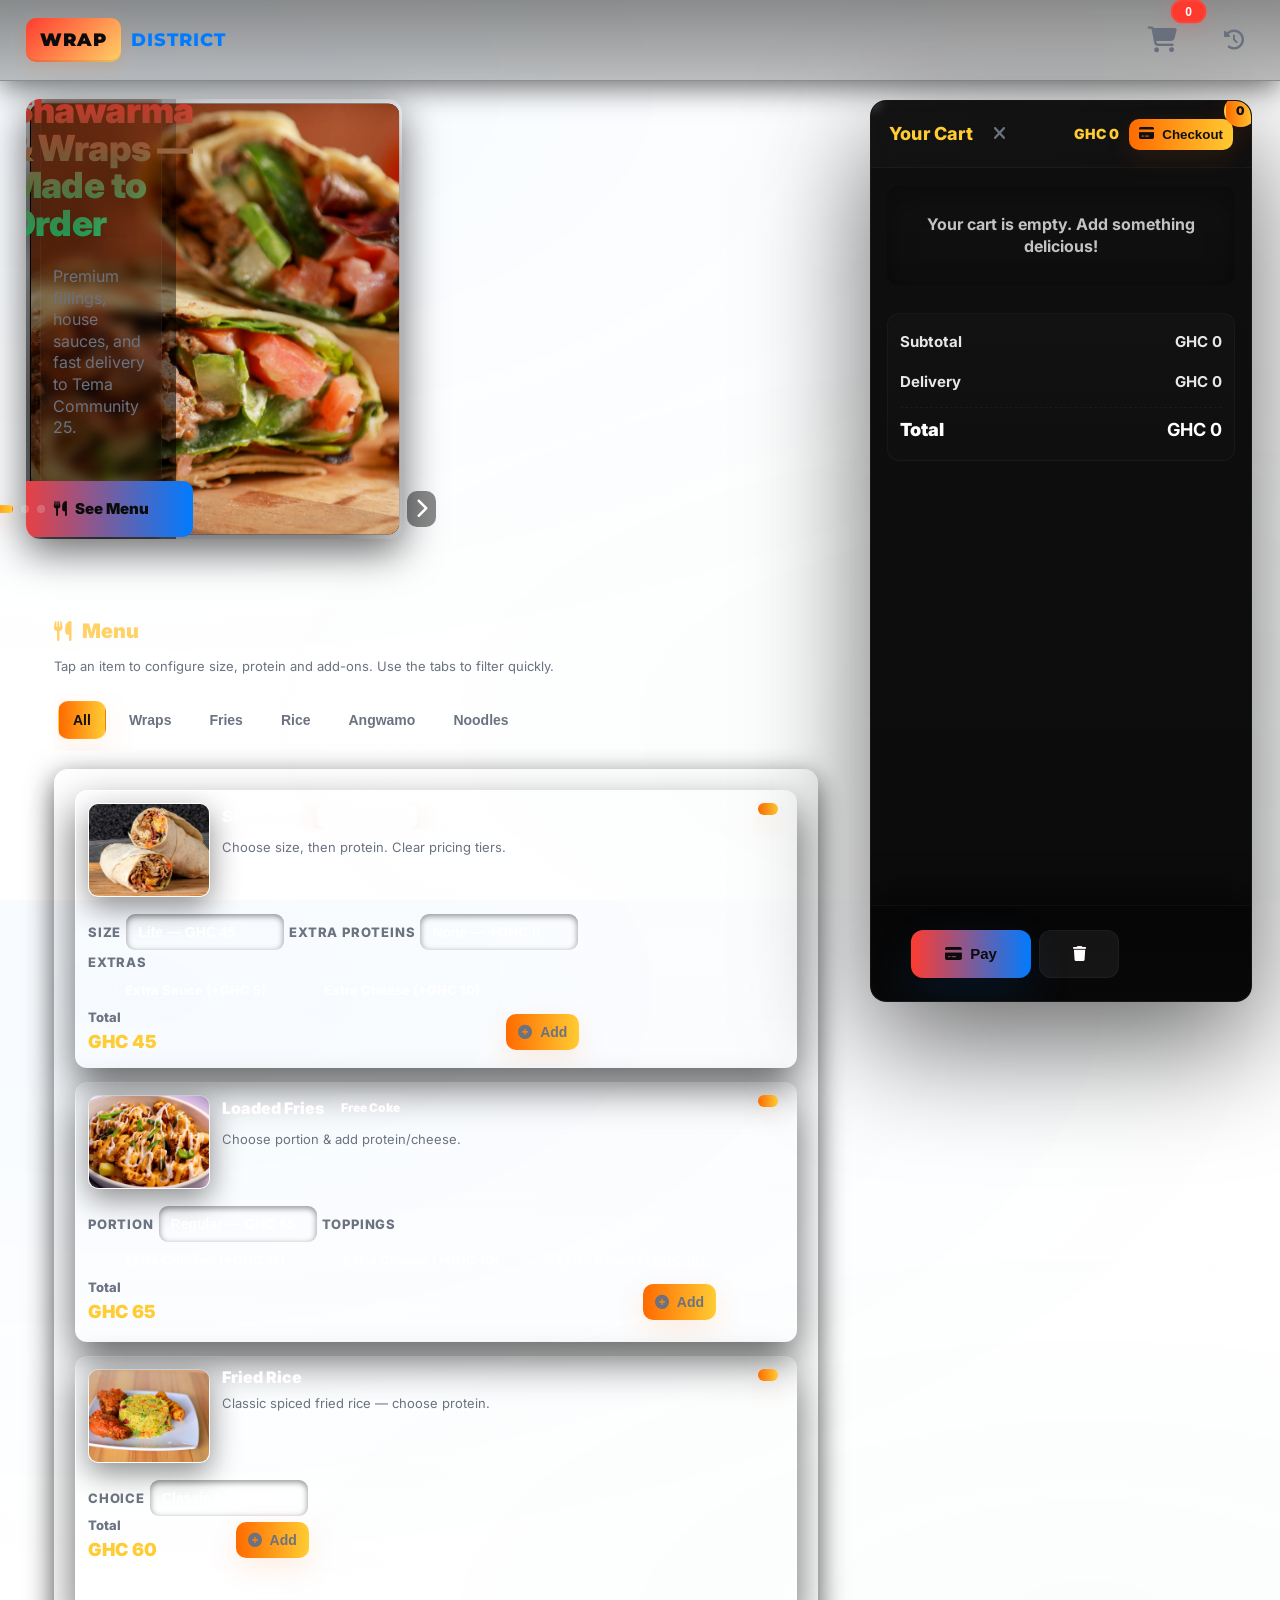
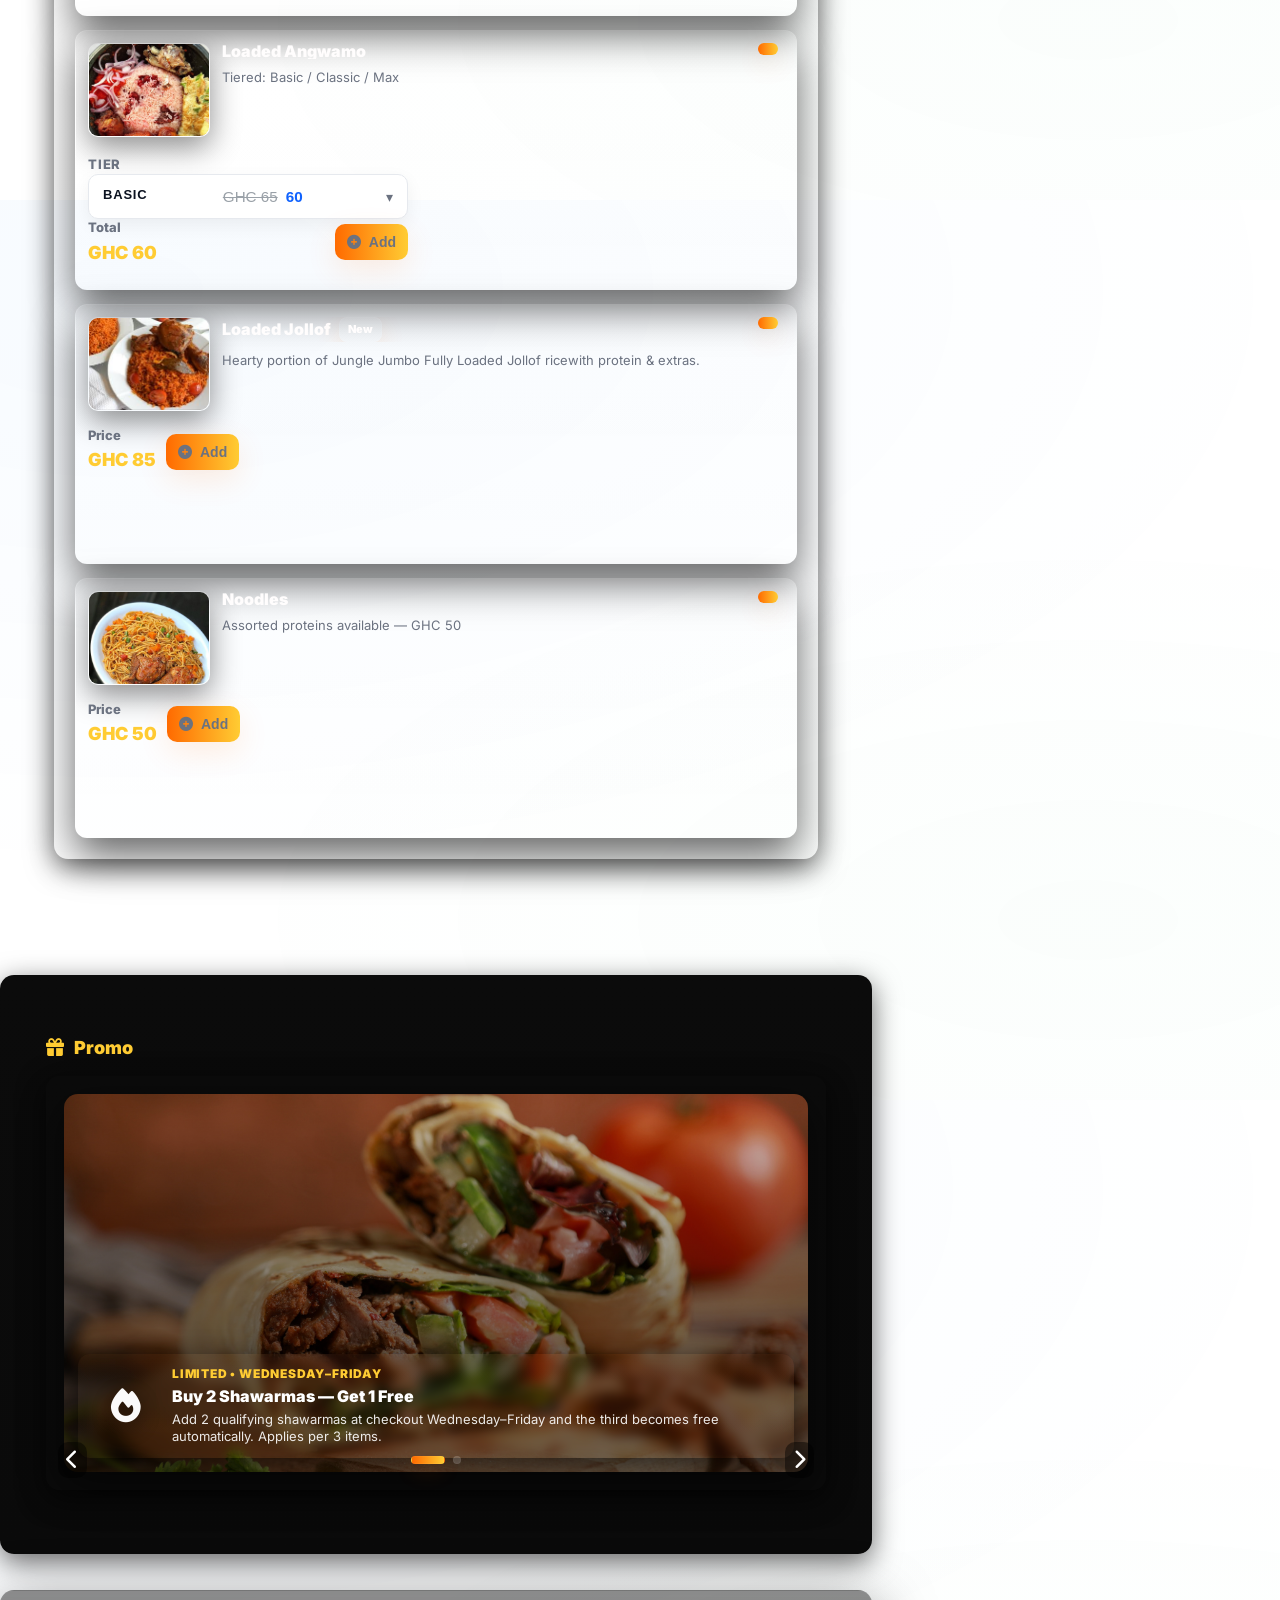
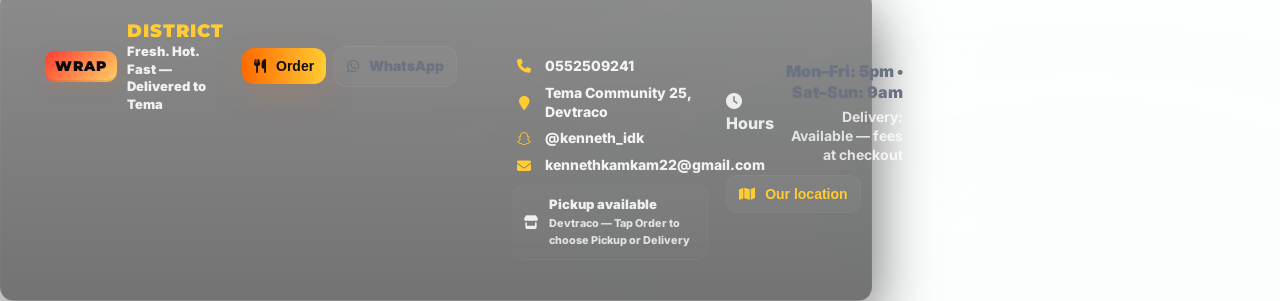
==== index.html @ 3d52690d "Update print statement from 'Hello' to 'Goodbye'" ====
<!doctype html>
<html lang="en">
<head>
  <meta charset="utf-8" />
  <meta name="viewport" content="width=device-width,initial-scale=1" />
  <title>Wrap District — Mobile</title>

  <!-- Fonts & Icons -->
  <link href="https://fonts.googleapis.com/css2?family=Inter:wght@300;400;600;800&display=swap" rel="stylesheet">
  <link rel="stylesheet" href="https://cdnjs.cloudflare.com/ajax/libs/font-awesome/6.4.0/css/all.min.css">
    <link href="https://fonts.googleapis.com/css2?family=Montserrat:wght@300;400;600;700&display=swap" rel="stylesheet"/>
<script src="https://kit.fontawesome.com/a076d05399.js" crossorigin="anonymous"></script>
  <link rel="stylesheet"
        href="https://cdnjs.cloudflare.com/ajax/libs/font-awesome/6.4.0/css/all.min.css"/>
  <script src='https://kit.fontawesome.com/a076d05399.js' crossorigin='anonymous'></script>
<style>
/* ----------------------------
  APPETIZING COLOR THEME — Food-focused
  Replace the original :root and body background rules with this block.
  ---------------------------- */
:root{
  /* Primary palette — warm & appetizing */
  --accent-1: #FF6A00;        /* vibrant orange - primary CTA */
  --accent-2: #FFD166;        /* warm golden yellow - highlight */
  --accent-3: #78C267;        /* fresh green - freshness / success */
  --accent-4: #D96A2B;        /* secondary orange (for subtle contrast) */

  /* Neutral / text */
  --bg-start: #0b0b0b;        /* deep charcoal for dramatic food photography */
  --bg-end:   #20140d;        /* warm deep brown tint */
  --muted:    #E6E1DC;        /* off-white for readable small text */
  --muted-2:  rgba(230,225,220,0.78);
  --text:     #FFF9F6;        /* main content text */

  /* Glass / cards */
  --glass: rgba(255,255,255,0.03);
  --glass-2: rgba(255,255,255,0.02);
  --glass-border: rgba(255,255,255,0.04);

  /* Shadows / radii */
  --card-shadow: 0 12px 40px rgba(0,0,0,0.65);
  --accent-shadow: 0 10px 30px rgba(255,106,0,0.12);
  --radius-lg: 14px;
  --radius-sm: 10px;

  --max-width: 420px;
  --safe-top: env(safe-area-inset-top, 12px);
}

/* Page background — warm, slightly textured gradient to make food photos pop */
body {
  background: linear-gradient(180deg, var(--bg-start) 0%, var(--bg-end) 100%);
  color: var(--text);
  font-family: Inter, system-ui, -apple-system, "Segoe UI", Roboto, "Helvetica Neue", Arial;
  margin: 0;
  -webkit-text-size-adjust: 100%;
  -webkit-font-smoothing: antialiased;
  -moz-osx-font-smoothing: grayscale;
}

/* Small tweaks to key UI pieces to match the palette */
.logo-mark{
  background: linear-gradient(135deg, var(--accent-1), var(--accent-4));
  color: #111; /* dark text on bright badge gives premium stamp look */
  font-weight:900;
  padding:6px 10px;
  border-radius:8px;
  font-size:16px;
  letter-spacing:1px;
  box-shadow: 0 8px 26px rgba(217,106,43,0.10), inset 0 -2px 0 rgba(0,0,0,0.06);
}

.logo-name{
  color: var(--accent-2);
  font-weight:700;
  font-size:13px;
  text-transform:uppercase;
  letter-spacing:1px;
}

/* CTAs — primary and ghost tuned for better contrast */
.btn.primary{
  background: linear-gradient(90deg, var(--accent-1), var(--accent-2));
  color: #111;
  box-shadow: var(--accent-shadow);
  border: 0;
}
.btn.ghost{
  background: rgba(255,255,255,0.03);
  color: var(--muted);
  border: 1px solid rgba(255,255,255,0.04);
}

/* Slide eyebrow & titles tuned */
.eyebrow{ color: var(--accent-2); font-weight: 800; }
.slide-title{ color: var(--text); text-shadow: 0 10px 30px rgba(0,0,0,0.6); }
.slide-sub{ color: var(--muted-2); }

/* Accent icon colors used around slides */
.art-icon{ color: rgba(255,230,200,0.95); }

/* Cart badge uses the same appetizing gradient */
.cart-count, .cart-mini-count {
  background: linear-gradient(90deg, var(--accent-1), var(--accent-2));
  color: #111;
  font-weight:800;
  box-shadow: var(--accent-shadow);
}

/* Menu cards: slightly warmer surfaces to read as food cards */
.menu-item{
  background: linear-gradient(180deg, rgba(255,255,255,0.02), rgba(255,255,255,0.01));
  border-radius: var(--radius-lg);
  padding: 10px;
  box-shadow: var(--card-shadow);
  border: 1px solid var(--glass-border);
}

/* Price chips: make them pop without feeling loud */
.menu-item::after{
  background: linear-gradient(90deg, var(--accent-1), var(--accent-2));
  color: #111;
  padding:6px 10px;
  border-radius:999px;
}

/* Promo badges */
.badge, .promo-badge, .promo-badge-small{
  background: linear-gradient(90deg, var(--accent-1), var(--accent-2));
  color: #111;
  font-weight:900;
}

/* Cart lines warm accent for quantities */
.line-qty{ color: var(--accent-2); font-weight:900; }

/* Promo countdown chip tuned */
.promo-countdown-chip{ background: linear-gradient(90deg, var(--accent-1), var(--accent-2)); color:#111; }

/* Modal inner highlight for promo */
.entry-promo .modal-inner{
  background: linear-gradient(90deg, rgba(255,106,0,0.07), rgba(255,255,255,0.02));
  border: 1px solid rgba(255,204,51,0.08);
}

/* Small accessibility improvement: ensure links on dark backgrounds are readable */
a { color: var(--accent-2); text-decoration: none; }



/* ---------- STICKY HEADER ---------- */
.sticky-header {
  position: fixed;
  top: 0;
  left: 0;
  right: 0;
  height: calc(56px + var(--safe-top));
  padding-top: var(--safe-top);
  z-index: 1200;
  display: flex;
  align-items: center;
  justify-content: center;
  backdrop-filter: blur(8px) saturate(130%);
  background: linear-gradient(180deg, rgba(10,10,10,0.6), rgba(10,10,10,0.45));
  border-bottom: 1px solid rgba(255,255,255,0.03);
  box-shadow: 0 6px 18px rgba(0,0,0,0.45);
}

/* header inner row */
.header-inner{
  width: 100%;
  max-width: var(--max-width);
  display:flex;
  align-items:center;
  gap:12px;
  padding:8px 14px;
  box-sizing: border-box;
}

/* Logo (left) */
.logo{
  display:flex;
  align-items:center;
  gap:8px;
  flex: 1 1 auto;
  cursor: default;
  user-select: none;
}
.logo-mark{
  background: linear-gradient(135deg, var(--accent-1), #ff8c2b);
  color: #111;
  font-weight:900;
  padding:6px 10px;
  border-radius:8px;
  font-size:16px;
  letter-spacing:1px;
  box-shadow: 0 6px 18px rgba(255,106,0,0.12), inset 0 -2px 0 rgba(0,0,0,0.08);
}
.logo-name{
  color: var(--accent-2);
  font-weight:700;
  font-size:13px;
  text-transform:uppercase;
  letter-spacing:1px;
}

/* Icon buttons (cart, hamburger) */
.icon-btn{
  background: transparent;
  border: 0;
  color: var(--muted);
  font-size:20px;
  line-height:1;
  padding:8px;
  display:inline-flex;
  align-items:center;
  justify-content:center;
  border-radius:10px;
  -webkit-tap-highlight-color: transparent;
}
.icon-btn:active{ transform: translateY(1px) scale(.995); }

/* Cart button specifically */
.cart-btn{
  position: relative;
  margin-right: 6px;
  color: var(--accent-2);
  font-size:20px;
  min-width:44px;
  min-height:44px;
  display:inline-grid;
  place-items:center;
}

/* cart count badge */
.cart-count{
  position: absolute;
  top: 6px;
  right: 6px;
  transform: translate(25%, -10%);
  background: linear-gradient(180deg, var(--accent-1), var(--accent-2));
  color: #111;
  font-weight:800;
  font-size:12px;
  padding:4px 6px;
  border-radius:999px;
  box-shadow: 0 6px 16px rgba(255,106,0,0.14);
  border: 2px solid rgba(255,255,255,0.05);
  min-width: 22px;
  text-align:center;
}

/* Hamburger on far right */
.ham-btn{
  color: var(--muted);
  font-size:20px;
  width:44px;
  height:44px;
  display:flex;
  align-items:center;
  justify-content:center;
}

/* Ensure header elements are keyboard-focusable and visible */
.icon-btn:focus{ outline: 3px solid rgba(255,204,51,0.12); outline-offset: 3px; }

/* ---------- HERO SLIDESHOW (mobile-first, full-bleed) ---------- */
.hero-slideshow{
  margin-top: calc(56px + var(--safe-top)); /* push content under fixed header */
  width: 100%;
  max-width: var(--max-width);
  margin-left: auto;
  margin-right: auto;
  position: relative;
  overflow: visible;
  padding-bottom: 10px;
}

/* Slide wrapper */
.slides{
  position: relative;
  width: 100%;
  height: 66vh; /* large visual on phones */
  max-height: 560px;
  min-height: 360px;
  border-bottom-left-radius: 22px;
  border-bottom-right-radius: 22px;
  overflow: clip;
  box-shadow: var(--card-shadow);
}

/* Each slide - JS toggles display:block/none; keep transitions for overlay */
.slide{
  position: absolute;
  inset: 0;
  display: none; /* JS will set block for active one */
  will-change: opacity, transform;
}

/* full-bleed image */
.slide-img{
  width: 100%;
  height: 100%;
  object-fit: cover;
  display: block;
  -webkit-user-drag: none;
  transform-origin: center center;
  transition: transform 900ms cubic-bezier(.2,.9,.3,1);
  filter: saturate(1.05) contrast(1.02);
  transform: scale(1.02);
}

/* subtle parallax on active slide */
.slide[style*="display: block"] .slide-img {
  transform: scale(1);
}

/* gradient overlay + frosted glass content */
.slide-overlay{
  position: absolute;
  inset: 0;
  background: linear-gradient(180deg, rgba(10,10,10,0.08) 0%, rgba(0,0,0,0.55) 70%);
  display: flex;
  align-items: flex-end;
  padding: 18px;
  box-sizing: border-box;
}

/* Slide content container (frosted card) */
.slide-content{
  width: 100%;
  background: linear-gradient(180deg, rgba(255,255,255,0.02), rgba(255,255,255,0.01));
  border-radius: 14px;
  padding: 14px;
  backdrop-filter: blur(6px) saturate(120%);
  border: 1px solid var(--glass-border);
  box-shadow: 0 12px 40px rgba(0,0,0,0.6);
  display: flex;
  flex-direction: column;
  gap:8px;
  transform: translateY(8px);
  transition: transform 420ms cubic-bezier(.2,.9,.3,1), opacity 420ms ease;
}
/* ===== Header: larger cart icon, smaller badge ===== */
.cart-btn{
  position: relative;
  margin-right: 6px;
  color: var(--accent-2);
  /* made the icon visually larger and a bit more tappable */
  font-size: 26px;        /* was 20px */
  min-width:52px;        /* increased tap area */
  min-height:52px;
  display:inline-grid;
  place-items:center;
  border-radius:12px;
}
/* ---------- HERO IMAGE IMPROVEMENT (replace existing .slide-img block) ---------- */

/* show full image without aggressive cropping; keeps it centered and avoids upscaling */
.slide-img{
  width: 100%;
  height: 100%;
  object-fit: contain;        /* show the whole image (no crop) */
  object-position: center;    /* keeps the subject centered */
  display: block;
  -webkit-user-drag: none;
  transition: transform 420ms cubic-bezier(.2,.9,.3,1), filter 300ms ease;
  filter: saturate(1.03) contrast(1.02);
  transform: scale(1);        /* remove the intentional zoom */
  background-color: #000;     /* hides any tiny gaps with a neutral background */
}

/* keep slide-content animation behavior but no scale-change on active state */
.slide[style*="display: block"] .slide-img {
  transform: scale(1);
}

  .slide-img{
  width:100%;
  height:100%;
  object-fit: cover;   /* still fills container */
  object-position: center;
  transform: scale(0.98);   /* slight zoom-out to reduce aggressive cropping */
  transition: transform 420ms cubic-bezier(.2,.9,.3,1), filter 300ms ease;
  filter: saturate(1.03) contrast(1.02);
}
.slide[style*="display: block"] .slide-img { transform: scale(0.98); }
  
/* cart count badge — smaller, tighter, and repositioned */
.cart-count{
  position: absolute;
  top: 6px;
  right: 6px;
  transform: translate(35%, -35%); /* nudged so it sits nicely on a bigger icon */
  background: linear-gradient(180deg, var(--accent-1), var(--accent-2));
  color: #111;
  font-weight:800;
  font-size:10px;        /* reduced from 12px */
  padding:3px 5px;       /* reduced padding for compactness */
  border-radius:999px;
  box-shadow: 0 6px 16px rgba(255,106,0,0.14);
  border: 2px solid rgba(255,255,255,0.05);
  min-width: 18px;       /* slightly smaller */
  text-align:center;
  line-height:1;
}

/* Keep the badge readable on very small screens */
@media (max-width:360px){
  .cart-btn{ font-size:24px; min-width:48px; min-height:48px; }
  .cart-count{ font-size:9px; padding:2px 5px; min-width:16px; transform: translate(35%, -40%); }
}
/* When slide is active, lift the card a bit */
.slide[style*="display: block"] .slide-content {
  transform: translateY(0);
  opacity: 1;
}

/* Eyebrow small label */
.eyebrow{
  display:inline-flex;
  align-items:center;
  gap:8px;
  font-size:12px;
  color: var(--accent-2);
  font-weight:700;
  text-transform:uppercase;
}

/* Headline */
.slide-title{
  font-size:20px;
  line-height:1.05;
  margin:0;
  color: #fff;
  text-shadow: 0 8px 30px rgba(0,0,0,0.6);
  letter-spacing: -0.2px;
  font-weight:800;
}

/* sub text */
.slide-sub{
  font-size:13px;
  color: rgba(255,255,255,0.86);
  margin:0;
}

/* CTA Buttons inside slides */
.slide-ctas{
  display:flex;
  gap:8px;
  margin-top:6px;
  flex-wrap:wrap;
}

/* Buttons style (used across site) */
.btn{
  border: 0;
  padding:10px 12px;
  border-radius: 12px;
  font-weight:700;
  font-size:13px;
  display:inline-flex;
  gap:8px;
  align-items:center;
  justify-content:center;
  min-height:44px;
  cursor:pointer;
  -webkit-tap-highlight-color: transparent;
}
.btn.primary{
  background: linear-gradient(90deg, var(--accent-1), var(--accent-2));
  color: #111;
  box-shadow: 0 10px 30px rgba(255,106,0,0.12);
}
.btn.ghost{
  background: rgba(255,255,255,0.03);
  color: var(--muted);
  border: 1px solid rgba(255,255,255,0.04);
}

/* small / tiny */
.btn.small{ padding:8px 10px; font-size:13px; border-radius:10px; min-height:36px; }

/* decorative art icons floating around slide content */
.slide-art{
  position: absolute;
  right: 14px;
  top: 12px;
  display:flex;
  gap:8px;
  z-index: 15;
  pointer-events: none;
}
.art-icon{
  font-size:20px;
  color: rgba(255,255,255,0.9);
  opacity: 0.95;
  transform-origin: center;
  filter: drop-shadow(0 6px 20px rgba(0,0,0,0.4));
  animation: float 6s ease-in-out infinite;
}
.art-icon:nth-child(2){ animation-delay: 1.2s; transform: scale(.92); }

/* slide promo specific look */
.slide-promo .slide-content{
  border: 1px solid rgba(255,204,51,0.12);
  background: linear-gradient(180deg, rgba(255,106,0,0.06), rgba(255,255,255,0.02));
}

/* slideshow controls (bottom center) */
.slideshow-controls{
  position: absolute;
  left: 0;
  right: 0;
  bottom: 8px;
  display:flex;
  align-items:center;
  justify-content:center;
  gap:12px;
  z-index: 30;
  pointer-events: none;
}
.slideshow-controls .icon-btn { pointer-events: auto; background: rgba(0,0,0,0.45); color: #fff; border-radius: 10px; padding:8px; }

/* dots */
.slide-dots{
  display:flex;
  gap:8px;
  align-items:center;
  pointer-events: auto;
}
.dot{
  width:10px;
  height:10px;
  border-radius:999px;
  background: rgba(255,255,255,0.18);
  border: 1px solid rgba(255,255,255,0.04);
  padding:0;
}
.dot.is-active{
  width:34px;
  border-radius:999px;
  background: linear-gradient(90deg, var(--accent-1), var(--accent-2));
  box-shadow: 0 8px 20px rgba(255,106,0,0.14);
}

/* ---------- Accessibility / touch improvements ---------- */
.icon-btn, .btn { touch-action: manipulation; -webkit-user-select: none; user-select: none; }
.slide .slide-content a, .slide .slide-content button { -webkit-tap-highlight-color: transparent; }

/* ---------- Animations ---------- */
@keyframes float{
  0% { transform: translateY(0) rotate(-2deg); opacity: .95; }
  50% { transform: translateY(-8px) rotate(2deg); opacity: 1; }
  100% { transform: translateY(0) rotate(-2deg); opacity: .95; }
}

/* ---------- Responsive tweaks for very small phones ---------- */
@media (max-width:360px){
  .slide-title { font-size:18px; }
  .slide-sub { font-size:12px; }
  .slide-content { padding: 12px; border-radius: 12px; }
  .slides { height: 62vh; min-height: 320px; }
}

/* ---------- Desktop (wider) graceful scale (won't be used as primary) ---------- */
@media (min-width: 640px){
  .hero-slideshow{ margin-top: calc(64px + var(--safe-top)); }
  .slides { height: 56vh; }
  .slide-title { font-size: 28px; }
  .slide-sub { font-size: 15px; }
}

/* ---------- Tiny utility classes used in body markup ---------- */
.hidden { display: none !important; }
.container-small { padding: 14px; max-width: var(--max-width); margin: 0 auto; box-sizing: border-box; }

</style>
  <style>
    /* ===== Checkout scroll & sticky order header fixes =====
   Paste after your checkout CSS blocks (near end of <body>)
*/
#checkout-page {
  overflow: auto;                 /* allow page-level scrolling on mobile */
  -webkit-overflow-scrolling: touch;
}

#checkout-inner {
  max-height: calc(100vh - (56px + var(--safe-top,12px) + 48px)); /* keep inner dialog inside viewport */
  box-sizing: border-box;
  display: grid;
  grid-template-columns: 1fr 360px;
  gap: 0;
  margin: calc(56px + var(--safe-top,12px) + 12px) auto 24px;
}

/* ensure the left and right columns scroll independently */
.checkout-left,
.checkout-right {
  overflow: auto;
  -webkit-overflow-scrolling: touch;
  max-height: calc(100vh - (56px + var(--safe-top,12px) + 140px)); /* leaves room for header/footers */
}

/* keep "Your order" heading visible and pinned while contents scroll */
.checkout-right > h4 {
  position: sticky;
  top: 0;
  z-index: 6;
  background: transparent;
  padding-top: 6px;
  margin: 0 0 10px 0;
}

/* make the order lines area scrollable */
#cf-order-lines {
  overflow: auto;
  -webkit-overflow-scrolling: touch;
  max-height: calc(100vh - (56px + var(--safe-top,12px) + 220px));
}

/* small screens: ensure stacked layout still scrolls well */
@media (max-width: 900px) {
  #checkout-inner { grid-template-columns: 1fr; max-width: 680px; }
  #cf-order-lines { max-height: calc(60vh); }
}
/* =========================
   Wrap District — Cart / Cart Drawer Styling (Mobile-first, gorgeous)
   Complements header & hero styles. Drop into your stylesheet.
   ========================= */

/* Reuse theme variables from earlier; provide fallbacks */
:root{
  --accent-1: #ff6a00;
  --accent-2: #ffcc33;
  --muted: #d7d7d7;
  --bg-card: rgba(17,17,17,0.85);
  --glass-strong: rgba(255,255,255,0.04);
  --glass-soft: rgba(255,255,255,0.02);
  --shadow-xl: 0 22px 50px rgba(0,0,0,0.6);
  --radius-lg: 16px;
  --radius-sm: 10px;
  --cart-header-h: 72px;
  --cart-footer-h: 96px;
  --max-width: 420px;
}

/* ---------- CART DRAWER (off-canvas) ---------- */
.cart-drawer{
  position: fixed;
  top: 0;
  right: 0;
  width: 94%;
  max-width: var(--max-width);
  height: 100vh;
  background: linear-gradient(180deg, rgba(12,12,12,0.96), rgba(8,8,8,0.98));
  box-shadow: -28px 0 60px rgba(0,0,0,0.65);
  z-index: 1400;
  transform: translateX(110%);
  transition: transform 420ms cubic-bezier(.2,.9,.3,1), opacity 300ms ease;
  opacity: 0;
  display: none; /* JS toggles block + aria-hidden */
  border-left: 1px solid rgba(255,255,255,0.03);
  overflow: hidden;
  border-top-left-radius: 18px;
  border-bottom-left-radius: 18px;
}

/* When visible (JS sets aria-hidden="false" and display:block) */
.cart-drawer[aria-hidden="false"]{
  transform: translateX(0);
  opacity: 1;
  display: block;
}

/* ---------- Cart header ---------- */
.cart-header{
  height: var(--cart-header-h);
  display:flex;
  align-items:center;
  justify-content:space-between;
  padding: 14px 14px;
  gap:10px;
  box-sizing: border-box;
  background: linear-gradient(90deg, rgba(255,255,255,0.02), rgba(255,255,255,0.01));
  border-bottom: 1px solid rgba(255,255,255,0.03);
  position: relative;
  backdrop-filter: blur(6px) saturate(120%);
}
.cart-header h3{
  margin:0;
  font-size:16px;
  letter-spacing: .2px;
  color: var(--accent-2);
  font-weight:800;
  display:flex;
  align-items:center;
  gap:10px;
}
.cart-header .cart-mini-count{
  background: linear-gradient(90deg, var(--accent-1), var(--accent-2));
  color:#111;
  font-weight:900;
  padding:6px 10px;
  border-radius:999px;
  font-size:12px;
  box-shadow: 0 8px 30px rgba(255,106,0,0.12);
  border: 2px solid rgba(255,255,255,0.04);
}

/* close button */
#cart-close{
  background: transparent;
  border: 0;
  color: var(--muted);
  font-size:18px;
  padding:8px;
  border-radius:10px;
}
#cart-close:focus{ outline: 3px solid rgba(255,204,51,0.10); outline-offset:2px; }

/* ---------- Cart body (scrollable) ---------- */
.cart-body{
  padding: 12px;
  height: calc(100vh - var(--cart-header-h) - var(--cart-footer-h));
  overflow-y: auto;
  -webkit-overflow-scrolling: touch;
  scroll-behavior: smooth;
}

    /* ---------- Cart: thumbnails + sticky footer polish (add after your cart styles) ---------- */

/* thumbnail inside cart line */
.cart-thumb{
  width:64px;
  height:56px;
  object-fit: cover;
  border-radius:8px;
  flex: 0 0 64px;
  margin-right:12px;
  box-shadow: 0 8px 20px rgba(0,0,0,0.45);
  border: 1px solid rgba(255,255,255,0.03);
}

/* adjust cart-line left area to align image + text nicely */
.cart-line .line-left{
  display:flex;
  align-items:center;
  gap:12px;
}

/* make footer sticky and slightly elevated */
.cart-footer{
  position: sticky;
  bottom: 0;
  z-index: 60;
  height: var(--cart-footer-h);
  padding: 12px;
  border-top: 1px solid rgba(255,255,255,0.04);
  background: linear-gradient(180deg, rgba(6,6,6,0.96), rgba(8,8,8,0.98));
  backdrop-filter: blur(6px) saturate(120%);
  box-shadow: 0 -8px 28px rgba(0,0,0,0.6);
  box-sizing: border-box;
}

/* give cart-body bottom padding so content never hides under sticky footer */
.cart-body{
  padding-bottom: calc(var(--cart-footer-h) + 18px);
}

/* small condensed summary inside footer for immediate totals */
.cart-footer .footer-summary{
  display:flex;
  align-items:center;
  gap:12px;
  min-width: 0;
  flex: 1 1 auto;
}
.cart-footer .footer-summary .total-label{ color: rgba(255,255,255,0.85); font-weight:800; font-size:13px; }
.cart-footer .footer-summary .total-value{ font-weight:900; font-size:16px; color: var(--accent-2); }

/* make checkout/clear buttons share space nicely on small screens */
.cart-footer .footer-actions{
  display:flex;
  gap:8px;
  width: 48%;
  min-width: 160px;
  justify-content: flex-end;
}

/* ensure cart-drawer content height calculation still works on larger screens */
@media (min-width: 640px) {
  .cart-body{ height: calc(100vh - var(--cart-header-h) - var(--cart-footer-h)); }
}
    
/* Nice custom scrollbar (WebKit) */
.cart-body::-webkit-scrollbar{ width:8px; }
.cart-body::-webkit-scrollbar-thumb{
  background: linear-gradient(180deg, rgba(255,255,255,0.03), rgba(255,255,255,0.01));
  border-radius: 999px;
  border: 2px solid rgba(0,0,0,0.3);
}

/* Empty cart message */
.cart-items .empty{
  padding: 28px 12px;
  text-align: center;
  color: rgba(255,255,255,0.75);
  font-weight:700;
  background: linear-gradient(180deg, rgba(255,255,255,0.01), rgba(255,255,255,0.00));
  border-radius: 12px;
  margin: 6px 0 14px;
  box-shadow: 0 8px 30px rgba(0,0,0,0.45) inset;
}

/* ---------- Cart line items ---------- */
.cart-items{ list-style:none; margin:0; padding:0; display:flex; flex-direction:column; gap:10px; }

.cart-line{
  display:flex;
  align-items:center;
  justify-content:space-between;
  gap:12px;
  background: linear-gradient(180deg, rgba(255,255,255,0.02), rgba(255,255,255,0.01));
  padding: 12px;
  border-radius: 12px;
  border: 1px solid rgba(255,255,255,0.03);
  box-shadow: 0 8px 28px rgba(0,0,0,0.45);
}

/* Free promo lines look lighter and friendly */
.cart-line.cart-free{
  background: linear-gradient(180deg, rgba(34,34,34,0.65), rgba(20,20,20,0.6));
  border: 1px dashed rgba(255,204,51,0.09);
  color: var(--accent-2);
}

/* left area - title & meta */
.line-left{
  display:flex;
  flex-direction:column;
  gap:6px;
  min-width: 0;
  flex: 1 1 auto;
}
.line-title{
  font-size:14px;
  font-weight:800;
  color: #fff;
  white-space: nowrap;
  overflow: hidden;
  text-overflow: ellipsis;
}
.line-meta{
  color: rgba(255,255,255,0.66);
  font-size:13px;
  font-weight:700;
}

/* right area - controls */
.line-controls{
  display:flex;
  align-items:center;
  gap:8px;
  flex: 0 0 auto;
}

/* round quantity controls */
.icon-btn.cart-increase, .icon-btn.cart-decrease, .icon-btn.cart-remove {
  background: linear-gradient(180deg, rgba(255,255,255,0.02), rgba(255,255,255,0.01));
  border: 1px solid rgba(255,255,255,0.04);
  width:40px;
  height:40px;
  display:inline-grid;
  place-items:center;
  border-radius:10px;
  color: var(--muted);
  font-size:16px;
  transition: transform 150ms ease, background 180ms ease, color 180ms ease;
}
.icon-btn.cart-increase:hover, .icon-btn.cart-decrease:hover {
  transform: translateY(-3px);
  color: var(--accent-2);
  background: linear-gradient(180deg, rgba(255,255,255,0.03), rgba(255,255,255,0.02));
}
.icon-btn.cart-remove{ color: rgba(255,140,100,0.95); border-color: rgba(255,140,100,0.06); }
.icon-btn.cart-remove:hover{ transform: translateY(-3px); color: #ff6a00; }

/* quantity number inside meta (if present) */
.line-qty{ font-weight:900; color: var(--accent-2); }

/* ---------- Promo / discount block ---------- */
.cart-promo{
  margin-top: 12px;
  padding: 12px;
  border-radius: 12px;
  background: linear-gradient(90deg, rgba(255,204,51,0.06), rgba(255,255,255,0.01));
  border: 1px solid rgba(255,204,51,0.08);
  display:flex;
  flex-direction:column;
  gap:8px;
}
.promo-applied{
  display:flex;
  align-items:center;
  justify-content:space-between;
  gap:8px;
}
.promo-label{ font-weight:800; color: #fff; }
.promo-value{ font-weight:900; color: #111; background: linear-gradient(90deg,var(--accent-1),var(--accent-2)); padding:6px 10px; border-radius:999px; }

/* helper row */
.promo-cta{ display:flex; align-items:center; justify-content:space-between; gap:10px; margin-top:6px; }
#add-missing{
  background: linear-gradient(90deg,var(--accent-1),var(--accent-2));
  color:#111;
  padding:8px 10px;
  border-radius:10px;
  border:0;
  font-weight:800;
  min-width:120px;
  box-shadow: 0 10px 30px rgba(255,106,0,0.12);
}
.promo-cta small{ color: rgba(255,255,255,0.78); font-weight:700; }

/* ---------- Cart summary ---------- */
.cart-summary{
  margin-top: 14px;
  padding: 12px;
  border-radius: 12px;
  background: linear-gradient(180deg, rgba(255,255,255,0.02), rgba(255,255,255,0.01));
  border: 1px solid rgba(255,255,255,0.03);
  display:flex;
  flex-direction:column;
  gap:8px;
}
.summary-row{
  display:flex;
  align-items:center;
  justify-content:space-between;
  gap:8px;
  color: rgba(255,255,255,0.9);
  font-weight:700;
  font-size:15px;
  padding:6px 0;
}
.summary-row.total{
  font-size:18px;
  color:#fff;
  font-weight:900;
  border-top: 1px dashed rgba(255,255,255,0.04);
  padding-top:10px;
}

/* ---------- Cart footer (checkout actions) ---------- */
.cart-footer{
  height: var(--cart-footer-h);
  padding: 12px;
  border-top: 1px solid rgba(255,255,255,0.03);
  display:flex;
  gap:10px;
  align-items:center;
  justify-content:space-between;
  background: linear-gradient(180deg, rgba(0,0,0,0.0), rgba(0,0,0,0.04));
  box-sizing: border-box;
}
.btn.fullwidth{ width: 100%; padding: 14px; font-size:16px; border-radius:12px; }
.btn.primary.fullwidth{
  background: linear-gradient(90deg,var(--accent-1),var(--accent-2));
  color:#111;
  font-weight:900;
  box-shadow: 0 12px 36px rgba(255,106,0,0.14);
}
.btn.ghost.fullwidth{
  background: transparent;
  color: var(--muted);
  border: 1px solid rgba(255,255,255,0.04);
}

/* small / tiny btn used in promo helper */
.btn.tiny{ padding:8px 10px; border-radius:10px; font-weight:800; }

/* ---------- Utility & focus ---------- */
.cart-drawer :focus { outline: none; }
.cart-drawer button:focus { outline: 3px solid rgba(255,204,51,0.10); outline-offset: 3px; border-radius: 10px; }

/* ---------- Micro animations ---------- */
.cart-line { transition: transform 250ms cubic-bezier(.2,.9,.3,1), box-shadow 220ms ease; }
.cart-line:hover { transform: translateY(-3px); box-shadow: 0 30px 60px rgba(0,0,0,0.55); }

/* ---------- Responsive tweaks ---------- */
@media (min-width: 640px){
  .cart-drawer{
    width: 420px;
  }
  .cart-body{ height: calc(100vh - var(--cart-header-h) - var(--cart-footer-h)); }
  .cart-header h3{ font-size:18px; }
  .cart-line{ padding:14px; }
}

/* ---------- Small polish: badges used inside cart if any ---------- */
.badge-inline{
  background: rgba(255,204,51,0.08);
  color: var(--accent-2);
  font-weight:800;
  padding:6px 8px;
  border-radius: 999px;
  font-size:12px;
  border: 1px solid rgba(255,204,51,0.08);
}

/* ---------- End of cart styles ---------- */
</style>

  <style>
/* =========================
   Wrap District — Menu Section Styling (Mobile-first, ultra-appealing & appetizing)
   Use with the existing header / hero / cart styles. Focused on:
   - bold food photography cards
   - clear pricing tiers & CTA
   - tasty color palette, gradients, micro-anim
   ========================= */

/* Fallback theme variables (will reuse if already defined) */
:root{
  --accent-1: #ff6a00;
  --accent-2: #ffcc33;
  --muted: #d7d7d7;
  --card-bg: linear-gradient(180deg, rgba(255,255,255,0.02), rgba(255,255,255,0.01));
  --glass: rgba(255,255,255,0.03);
  --shadow-lg: 0 18px 40px rgba(0,0,0,0.6);
  --radius-lg: 14px;
  --radius-md: 12px;
  --max-width: 420px;
}

/* Container for menu section */
.menu-section{
  width: 100%;
  max-width: var(--max-width);
  margin: 12px auto 28px;
  padding: 0 14px;
  box-sizing: border-box;
}

/* Section heading */
.section-title{
  display:flex;
  align-items:center;
  gap:10px;
  font-size:18px;
  color: var(--accent-2);
  font-weight:900;
  margin-bottom:8px;
  text-transform: none;
}
.section-sub{
  color: rgba(255,255,255,0.78);
  font-size:13px;
  margin-bottom:12px;
}

/* Menu grid (vertical list on mobile) */
.menu-grid{
  display:flex;
  flex-direction:column;
  gap:14px;
}

    /* ------- Menu container & tabs polish (add after menu styles) ------- */
.menu-container {
  padding: 12px;
  border-radius: 14px;
  background: linear-gradient(180deg, rgba(6,6,6,0.92), rgba(12,12,12,0.95));
  border: 1px solid rgba(255,255,255,0.03);
  box-shadow: 0 20px 60px rgba(0,0,0,0.55);
}

/* tabs */
.menu-tabs {
  display:flex;
  gap:8px;
  overflow-x:auto;
  padding: 8px 4px 12px;
  -webkit-overflow-scrolling: touch;
}
.menu-tabs .tab-btn {
  white-space:nowrap;
  flex:0 0 auto;
  border:0;
  padding:8px 12px;
  border-radius: 999px;
  background: rgba(255,255,255,0.02);
  color: var(--muted);
  font-weight:900;
  font-size:13px;
  cursor:pointer;
  outline: none;
  border: 1px solid rgba(255,255,255,0.02);
}
.menu-tabs .tab-btn.is-active {
  background: linear-gradient(90deg, var(--accent-1), var(--accent-2));
  color: #111;
  box-shadow: 0 12px 36px rgba(255,106,0,0.10);
}

/* visually distinct card: left accent + stronger contrast */
.menu-item {
  position: relative;
  padding: 12px;
  border-radius: 12px;
  display:block;
  transition: transform 220ms cubic-bezier(.2,.9,.3,1), box-shadow 220ms ease;
  border-left: 6px solid transparent;
  background: linear-gradient(180deg, rgba(255,255,255,0.015), rgba(255,255,255,0.01));
}
.menu-item:focus,
.menu-item:hover {
  transform: translateY(-6px);
  box-shadow: 0 36px 80px rgba(0,0,0,0.6);
  border-left-color: rgba(255,106,0,0.95);
  outline: none;
}

/* larger, rounder thumbnail so items are easier to distinguish */
.item-thumb {
  width:110px;
  height:86px;
  border-radius:12px;
  flex:0 0 110px;
  object-fit: cover;
  border: 1px solid rgba(255,255,255,0.04);
  box-shadow: 0 8px 28px rgba(0,0,0,0.45);
}

/* stronger title contrast */
.item-title { font-size:16px; color:#fff; }

/* small spacing improvements */
.menu-grid { display:flex; flex-direction:column; gap:14px; }

/* On larger widths show two-column grid */
@media (min-width: 540px) {
  .menu-grid { display:grid; grid-template-columns: 1fr 1fr; gap:16px; }
}

/* increase hit-target for add/remove on mobile */
.action-row .btn { min-width:48px; padding:10px 14px; }

/* small focus ring for keyboard users */
.menu-item:focus { box-shadow: 0 8px 30px rgba(0,0,0,0.55), 0 0 0 3px rgba(255,204,51,0.06); }
    
/* Each menu card */
.menu-item{
  background: var(--card-bg);
  border-radius: var(--radius-lg);
  padding: 10px;
  box-shadow: var(--shadow-lg);
  border: 1px solid rgba(255,255,255,0.03);
  overflow: hidden;
  transition: transform 240ms cubic-bezier(.2,.9,.3,1), box-shadow 240ms ease;
}

/* Lift on hover/tap */
.menu-item:active,
.menu-item:hover{
  transform: translateY(-6px);
  box-shadow: 0 36px 80px rgba(0,0,0,0.6);
}

/* Top row: image + meta */
.item-top{
  display:flex;
  gap:12px;
  align-items:flex-start;
}

/* Round-edge image thumb */
.item-thumb{
  width:94px;
  height:84px;
  object-fit:cover;
  border-radius:12px;
  flex: 0 0 94px;
  border: 1px solid rgba(255,255,255,0.04);
  box-shadow: 0 10px 30px rgba(0,0,0,0.45);
  transform-origin: center;
  transition: transform 420ms cubic-bezier(.2,.9,.3,1);
}

/* Zoom subtle on hover */
.menu-item:hover .item-thumb{ transform: scale(1.03) rotate(-0.5deg); }

/* Title + desc area */
.item-meta{
  display:flex;
  flex-direction:column;
  gap:6px;
  min-width: 0;
}
.item-title{
  font-size:16px;
  color: #fff;
  font-weight:900;
  line-height:1;
  white-space:nowrap;
  overflow:hidden;
  text-overflow:ellipsis;
  display:flex;
  align-items:center;
  gap:8px;
}
.item-desc{
  color: rgba(255,255,255,0.78);
  font-size:13px;
  margin-top:2px;
}

/* Badges (promo, small) */
.badge, .promo-badge, .promo-badge-small{
  background: linear-gradient(90deg,var(--accent-1),var(--accent-2));
  color:#111;
  font-weight:900;
  font-size:11px;
  padding:6px 8px;
  border-radius:999px;
  box-shadow: 0 10px 26px rgba(255,106,0,0.12);
  border: 1px solid rgba(255,255,255,0.04);
  display:inline-flex;
  align-items:center;
  gap:8px;
}

/* Smaller badge variant */
.promo-badge-small{ padding:4px 6px; font-size:11px; font-weight:800; background: rgba(255,255,255,0.03); color: var(--accent-2); border:1px solid rgba(255,255,255,0.03); box-shadow:none; }

/* Item config area (selects, addons) */
.item-config{
  margin-top:12px;
  display:flex;
  flex-direction:column;
  gap:10px;
}

/* Labels */
.label{ font-size:12px; color: var(--muted); font-weight:800; text-transform:uppercase; letter-spacing: .8px; }

/* Custom styled select (appearance: none replacement) */
.select{
  appearance: none;
  -webkit-appearance: none;
  width:100%;
  padding:10px 12px;
  border-radius:10px;
  background: linear-gradient(180deg, rgba(255,255,255,0.01), rgba(255,255,255,0.00));
  border: 1px solid rgba(255,255,255,0.04);
  color: #fff;
  font-weight:800;
  font-size:14px;
  outline: none;
  box-shadow: 0 6px 20px rgba(0,0,0,0.45) inset;
  background-image: linear-gradient(45deg, rgba(255,255,255,0.06) 25%, transparent 25%, transparent 50%, rgba(255,255,255,0.06) 50%, rgba(255,255,255,0.06) 75%, transparent 75%, transparent);
  background-size: 12px 12px;
  background-position: right 12px center;
}

/* Add-ons row */
.addons-row{
  display:flex;
  gap:10px;
  flex-wrap:wrap;
}

/* Styled addon checkbox label */
.addon{
  display:flex;
  gap:8px;
  align-items:center;
  background: linear-gradient(180deg, rgba(255,255,255,0.01), rgba(255,255,255,0.00));
  padding:8px 10px;
  border-radius:10px;
  border: 1px solid rgba(255,255,255,0.03);
  font-weight:800;
  color: var(--muted);
  font-size:13px;
  cursor: pointer;
  transition: transform 180ms ease, box-shadow 200ms ease;
}

/* Hide native checkbox visually but keep accessible */
.addon input[type="checkbox"]{
  appearance:none;
  -webkit-appearance:none;
  width:18px;
  height:18px;
  border-radius:6px;
  border:2px solid rgba(255,255,255,0.06);
  background: transparent;
  margin:0;
  display:inline-block;
}

/* Checked state */
.addon input[type="checkbox"]:checked{
  background: linear-gradient(90deg,var(--accent-1),var(--accent-2));
  border-color: rgba(255,255,255,0.02);
  box-shadow: 0 6px 18px rgba(255,106,0,0.12);
}

/* Text near checkbox */
.addon span{ font-weight:800; color: rgba(255,255,255,0.9); font-size:13px; }

/* Actions row: price + buttons */
.item-actions{
  display:flex;
  align-items:center;
  justify-content:space-between;
  gap:10px;
  margin-top:8px;
}

/* Price display */
.price-row{
  display:flex;
  flex-direction:column;
  gap:4px;
  align-items:flex-start;
}
.price-label{ font-size:12px; color: var(--muted); font-weight:800; }
.item-price{ font-size:16px; font-weight:900; color: var(--accent-2); }

/* Action buttons */
.action-row{ display:flex; gap:8px; align-items:center; }
.add-btn, .remove-btn{
  border:0;
  padding:10px 12px;
  border-radius:12px;
  font-weight:900;
  font-size:13px;
  min-height:44px;
  display:inline-flex;
  align-items:center;
  gap:8px;
  cursor:pointer;
  -webkit-tap-highlight-color: transparent;
  transition: transform 160ms ease, box-shadow 200ms ease;
}
.add-btn{
  background: linear-gradient(90deg,var(--accent-1),var(--accent-2));
  color:#111;
  box-shadow: 0 10px 30px rgba(255,106,0,0.12);
  border: 1px solid rgba(255,255,255,0.02);
}
.remove-btn{
  background: rgba(255,255,255,0.02);
  color: var(--muted);
  border: 1px solid rgba(255,255,255,0.03);
}

/* Hidden utility */
.hidden{ display:none !important; }

/* Micro interactions */
.add-btn:active, .remove-btn:active{ transform: translateY(1px) scale(.995); }
.menu-item:hover .add-btn{ transform: translateY(-3px); }

/* Price chip inside card for quick glance (top-right) */
.menu-item::after{
  content: attr(data-price);
  position: absolute;
  right: 18px;
  top: 12px;
  font-size:12px;
  font-weight:900;
  color:#111;
  background: linear-gradient(90deg,var(--accent-1),var(--accent-2));
  padding:6px 10px;
  border-radius:999px;
  box-shadow: 0 10px 26px rgba(255,106,0,0.12);
  display:none; /* hidden by default; optional */
}

/* Promo microcopy when tapping eligible item (small note area) */
.menu-item .promo-note{
  margin-top:8px;
  background: rgba(255,255,255,0.02);
  padding:8px 10px;
  border-radius:10px;
  color: rgba(255,255,255,0.86);
  font-size:13px;
  display:flex;
  align-items:center;
  justify-content:space-between;
  gap:8px;
}

/* "Add missing items" small CTA inside menu (non-blocking) */
.menu-item .promo-cta-small{
  background: linear-gradient(90deg,var(--accent-1),var(--accent-2));
  color:#111;
  padding:6px 8px;
  border-radius:8px;
  font-weight:900;
  font-size:12px;
}

/* Accessibility & touch improvements */
.select, .add-btn, .remove-btn, .addon, .item-thumb { -webkit-tap-highlight-color: transparent; touch-action: manipulation; }

/* Responsive adjustments */
@media (min-width: 420px){
  .menu-grid{
    display:grid;
    grid-template-columns: 1fr 1fr;
    gap:16px;
  }
  .item-thumb{ width:120px; height:100px; flex:0 0 120px; border-radius:14px; }
  .item-title{ font-size:17px; }
}

/* Small polish: shimmer on price value when user changes options */
.item-price .price-value {
  display:inline-block;
  transition: transform 220ms cubic-bezier(.2,.9,.3,1);
}
.item-price.updated .price-value { transform: translateY(-4px); }

    /* ==========================
   Preorder Modal Styles
   Matches site variables (uses --accent-1 / --accent-2)
   Mobile-first, accessible, animated, with sticky CTA bar
   ========================== */

.preorder-modal { /* overlay wrapper */
  position: fixed;
  inset: 0;
  display: none; /* JS toggles display / aria-modal */
  align-items: flex-end; /* slide-up from bottom on mobile */
  justify-content: center;
  z-index: 2200;
  background: rgba(6,6,6,0.6);
  -webkit-backdrop-filter: blur(6px);
  backdrop-filter: blur(6px);
  padding: 12px;
  box-sizing: border-box;
}

/* show when aria-modal true */
.preorder-modal[aria-modal="true"] {
  display: flex;
  animation: preorder-overlay-in 260ms cubic-bezier(.2,.9,.3,1);
}

/* inner card */
.preorder-modal .modal-inner-preorder {
  width: 100%;
  max-width: 420px;
  border-radius: 14px 14px 8px 8px;
  background: linear-gradient(180deg, rgba(12,12,12,0.98), rgba(8,8,8,0.98));
  border: 1px solid rgba(255,255,255,0.03);
  box-shadow: 0 30px 80px rgba(0,0,0,0.7);
  transform: translateY(18px);
  animation: preorder-card-in 360ms cubic-bezier(.2,.9,.3,1) forwards;
  overflow: hidden;
  display: flex;
  flex-direction: column;
}

/* header row */
.preorder-modal .preorder-header {
  display:flex;
  gap:12px;
  align-items:center;
  padding: 14px;
  border-bottom: 1px solid rgba(255,255,255,0.03);
  background: linear-gradient(90deg, rgba(255,255,255,0.01), rgba(255,255,255,0.00));
}
.preorder-modal .preorder-header .thumb {
  width:72px;
  height:64px;
  border-radius:10px;
  object-fit:cover;
  flex: 0 0 72px;
  border:1px solid rgba(255,255,255,0.04);
  box-shadow: 0 8px 30px rgba(0,0,0,0.45);
}
.preorder-modal .preorder-header .meta {
  flex: 1 1 auto;
  min-width:0;
}
.preorder-modal .preorder-header .meta .title {
  font-size:16px;
  font-weight:900;
  color:#fff;
  margin:0 0 4px;
  white-space:nowrap;
  overflow:hidden;
  text-overflow:ellipsis;
}
.preorder-modal .preorder-header .meta .subtitle {
  font-size:13px;
  color: rgba(255,255,255,0.82);
  margin:0;
}

/* countdown / weekday chip */
.preorder-modal .preorder-when {
  display:flex;
  gap:8px;
  align-items:center;
  padding: 12px 14px;
  border-bottom: 1px dashed rgba(255,255,255,0.02);
  background: linear-gradient(180deg, rgba(255,255,255,0.01), rgba(255,255,255,0.00));
}
.preorder-modal .countdown-chip {
  display:inline-flex;
  gap:8px;
  align-items:center;
  padding:8px 10px;
  border-radius:999px;
  font-weight:900;
  background: linear-gradient(90deg, var(--accent-1), var(--accent-2));
  color:#111;
  box-shadow: 0 12px 30px rgba(255,106,0,0.12);
  font-size:13px;
}

/* form area */
.preorder-modal .preorder-body {
  padding: 12px 14px 84px; /* bottom padding to allow for sticky CTA bar */
  display:flex;
  flex-direction:column;
  gap:12px;
  max-height: calc(100vh - 220px);
  overflow:auto;
}

/* qty + extras row */
.preorder-modal .row {
  display:flex;
  gap:10px;
  align-items:center;
  justify-content:space-between;
}

/* quantity control */
.preorder-modal .qty-control {
  display:flex;
  gap:8px;
  align-items:center;
}
.preorder-modal .qty-control button {
  width:40px;
  height:40px;
  border-radius:10px;
  border:0;
  background: linear-gradient(180deg, rgba(255,255,255,0.02), rgba(255,255,255,0.01));
  color:var(--muted);
  font-weight:900;
  font-size:18px;
}
.preorder-modal .qty-control .qty-value {
  min-width:36px;
  text-align:center;
  font-weight:900;
  color: var(--accent-2);
}

/* date/time picker row */
.preorder-modal .datetime {
  display:flex;
  gap:8px;
  flex-wrap:wrap;
}
.preorder-modal .datetime input[type="date"],
.preorder-modal .datetime input[type="time"],
.preorder-modal .datetime select,
.preorder-modal .datetime .prefetch-select {
  padding:10px 12px;
  border-radius:10px;
  border: 1px solid rgba(255,255,255,0.04);
  background: linear-gradient(180deg, rgba(255,255,255,0.01), rgba(255,255,255,0.00));
  color:#fff;
  font-weight:800;
  font-size:14px;
  box-sizing:border-box;
}

/* extras list */
.preorder-modal .extras {
  display:flex;
  flex-direction:column;
  gap:8px;
}
.preorder-modal .extras label {
  display:flex;
  gap:10px;
  align-items:center;
  padding:8px 10px;
  border-radius:10px;
  border:1px solid rgba(255,255,255,0.03);
  background: linear-gradient(180deg, rgba(255,255,255,0.01), rgba(255,255,255,0.00));
  cursor:pointer;
  font-weight:800;
  color: var(--muted);
}
.preorder-modal .extras input[type="checkbox"] {
  width:18px;
  height:18px;
  border-radius:6px;
  border:2px solid rgba(255,255,255,0.06);
  appearance:none;
  -webkit-appearance:none;
}
.preorder-modal .extras input[type="checkbox"]:checked {
  background: linear-gradient(90deg, var(--accent-1), var(--accent-2));
  border-color: rgba(255,255,255,0.02);
}

/* contact inputs */
.preorder-modal .contact-row {
  display:flex;
  gap:8px;
  flex-direction:column;
}
.preorder-modal .contact-row input[type="text"],
.preorder-modal .contact-row input[type="tel"],
.preorder-modal .contact-row input[type="email"] {
  padding:10px 12px;
  border-radius:10px;
  border:1px solid rgba(255,255,255,0.04);
  background: linear-gradient(180deg, rgba(255,255,255,0.01), rgba(255,255,255,0.00));
  color:#fff;
  font-weight:800;
  font-size:14px;
  box-sizing:border-box;
}

/* small helper text */
.preorder-modal .helper {
  font-size:13px;
  color: rgba(255,255,255,0.75);
  margin-top:2px;
}

/* sticky CTA bar (fixed to modal bottom) */
.preorder-modal .preorder-cta {
  position: absolute;
  left: 0;
  right: 0;
  bottom: 0;
  padding: 12px;
  box-sizing: border-box;
  background: linear-gradient(180deg, rgba(8,8,8,0.00), rgba(0,0,0,0.6));
  border-top: 1px solid rgba(255,255,255,0.03);
  display:flex;
  gap:8px;
  align-items:center;
  justify-content:space-between;
}
.preorder-modal .preorder-cta .price {
  font-weight:900;
  font-size:16px;
  color: var(--accent-2);
  min-width:120px;
  text-align:left;
}
.preorder-modal .preorder-cta .btn {
  min-width: 140px;
  padding:12px 14px;
  border-radius:12px;
  font-weight:900;
}

/* disabled state for submit */
.preorder-modal .btn[disabled] {
  opacity: 0.4;
  transform: none;
  pointer-events: none;
}

/* small close button top-right */
.preorder-modal .preorder-close {
  position:absolute;
  right: 10px;
  top: 8px;
  background: transparent;
  border: 0;
  color: var(--muted);
  font-size:18px;
  padding:8px;
  z-index: 10;
}

/* success state/shimmer for confirmation */
.preorder-modal .success {
  display:none;
  padding:18px;
  text-align:center;
  color: var(--accent-2);
  font-weight:900;
}
.preorder-modal.success-visible .success { display:block; }
.preorder-modal.success-visible .modal-inner-preorder { opacity: 0.2; pointer-events: none; }

/* Animations */
@keyframes preorder-overlay-in {
  from { opacity: 0; } to { opacity: 1; }
}
@keyframes preorder-card-in {
  from { transform: translateY(22px); opacity: 0; } to { transform: translateY(0); opacity: 1; }
}

/* Responsive tweaks for larger screens */
@media (min-width: 640px) {
  .preorder-modal { align-items: center; padding: 30px; }
  .preorder-modal .modal-inner-preorder { width: 560px; border-radius: 12px; }
  .preorder-modal .preorder-body { padding-bottom: 16px; max-height: calc(100vh - 160px); }
  .preorder-modal .preorder-cta { position: relative; background: transparent; border-top: none; }
}
/* End of menu styles */
</style>
  <style>
    /* -------------------------
   INPUT VISIBILITY FIX — paste after your other styles
   Applies to #checkout-page (Complete Order) and menu controls (.select, .addon)
   ------------------------- */

:root{
  /* fallback highlight when needed */
  --input-bg: rgba(255,255,255,0.03);
  --input-border: rgba(255,255,255,0.10);
  --placeholder: rgba(255,255,255,0.72);
  --input-focus: rgba(255,204,51,0.16);
}

/* Generic inputs / textareas used in checkout & preorders */
#checkout-page .input,
#preorder-modal .input,
#checkout-full-modal .input,
.input, input[type="text"], input[type="tel"], input[type="email"], textarea,
.select {
  background: linear-gradient(180deg, rgba(255,255,255,0.02), rgba(255,255,255,0.01));
  /* slightly brighter so it sits above the page background */
  border: 1px solid var(--input-border);
  color: #fff !important;
  padding: 10px 12px;
  border-radius: 10px;
  box-shadow: inset 0 2px 6px rgba(0,0,0,0.45);
  -webkit-appearance: none;
  appearance: none;
  outline: none;
}

/* Ensure placeholder text is readable */
input::placeholder, textarea::placeholder, .input::placeholder,
.select::placeholder {
  color: var(--placeholder) !important;
  opacity: 1;
}

/* Stronger focus state for accessibility */
#checkout-page .input:focus,
#preorder-modal .input:focus,
.input:focus,
.select:focus,
select:focus {
  box-shadow: 0 6px 24px var(--input-focus), inset 0 2px 6px rgba(0,0,0,0.5);
  border-color: rgba(255,204,51,0.22);
  outline: none;
  transform: translateZ(0);
}

/* Selects: show custom arrow and make the arrow visible on dark background */
.select, select {
  background-image:
    linear-gradient(180deg, rgba(255,255,255,0.01), rgba(255,255,255,0.00)),
    url("data:image/svg+xml,%3Csvg xmlns='http://www.w3.org/2000/svg' width='14' height='14' viewBox='0 0 24 24'%3E%3Cpath fill='%23FFFFFF' d='M7 10l5 5 5-5z'/%3E%3C/svg%3E");
  background-repeat: no-repeat;
  background-position: right 10px center;
  background-size: 14px;
  padding-right: 38px; /* room for arrow */
  cursor: pointer;
}

/* Make select text bold & clear */
.select, select { font-weight:800; color:#fff; }

/* Checkbox / addon styling — uses markup: <label class="addon"><input type="checkbox"/><span>Label</span></label> */
.addon {
  --box-size: 18px;
  display: inline-flex;
  align-items: center;
  gap: 8px;
  padding: 8px 10px;
  border-radius: 10px;
  border: 1px solid rgba(255,255,255,0.03);
  background: linear-gradient(180deg, rgba(255,255,255,0.01), rgba(255,255,255,0.00));
  color: rgba(255,255,255,0.92);
  cursor: pointer;
}

/* Visually hide native checkbox but keep accessible — we style a clear square instead */
.addon input[type="checkbox"] {
  -webkit-appearance: none;
  appearance: none;
  width: var(--box-size);
  height: var(--box-size);
  min-width: var(--box-size);
  display:inline-grid;
  place-items: center;
  border-radius: 6px;
  border: 2px solid rgba(255,255,255,0.10);
  background: rgba(255,255,255,0.02);
  margin: 0;
  transition: background 180ms ease, border-color 180ms ease, box-shadow 180ms ease, transform 120ms ease;
}

/* Unchecked: subtle contrast */
.addon input[type="checkbox"] + span { position: relative; padding-left: 0; }

/* Checked state: gradient + subtle checkmark */
.addon input[type="checkbox"]:checked {
  background: linear-gradient(90deg, var(--accent-1), var(--accent-2));
  border-color: rgba(255,255,255,0.02);
  box-shadow: 0 8px 24px rgba(255,106,0,0.12);
  transform: translateY(-1px);
}

/* place a checkmark using adjacent span ::before for crisp vector-free rendering */
.addon input[type="checkbox"]:checked + span::before {
  content: '✔';
  position: absolute;
  left: -26px;
  top: 50%;
  transform: translateY(-50%);
  font-size: 13px;
  color: #111;
  font-weight: 900;
  line-height: 1;
  /* give it a circle-like padding so it sits within the checkbox area visually */
  width: var(--box-size);
  height: var(--box-size);
  display: inline-flex;
  align-items: center;
  justify-content: center;
}

/* ensure the text next to checkbox remains readable */
.addon span { color: rgba(255,255,255,0.95); font-weight:800; }

/* When the checkbox is focused via keyboard, show clear ring */
.addon input[type="checkbox"]:focus {
  outline: 3px solid rgba(255,204,51,0.14);
  outline-offset: 2px;
}

/* Make radio / hidden inputs / small selects visible inside modal / checkout too */
#checkout-page select, #checkout-page .input, #checkout-page textarea { color: #fff !important; }

/* Print/Save as PDF hints:
   - When printing we want input values to be visible (browser may hide backgrounds).
   - This rule brightens inputs when printing.
*/
@media print {
  input, textarea, select { background: #ffffff !important; color: #000 !important; -webkit-print-color-adjust: exact; }
  .addon input[type="checkbox"] { background: #000 !important; color:#fff !important; }
}
  </style>
  <style>

/* =========================
   Wrap District — Remaining UI: Modals, Promo Details, Mobile Nav, Entry Modal,
   Contact/Footer, Global utilities and finishing touches.
   Mobile-first, polished, accessible.
   Drop into your stylesheet after other styles.
   ========================= */

/* Reuse / fallback variables */
:root{
  --accent-1: #ff6a00;
  --accent-2: #ffcc33;
  --muted: #d7d7d7;
  --glass: rgba(255,255,255,0.03);
  --glass-strong: rgba(255,255,255,0.06);
  --bg-dark: #071013;
  --card-shadow: 0 12px 40px rgba(0,0,0,0.6);
  --max-width: 420px;
  --safe-top: env(safe-area-inset-top, 12px);
  --radius-lg: 14px;
}

/* ---------- GLOBAL / UTILITIES ---------- */
.container-small{ max-width:var(--max-width); margin:0 auto; padding:0 14px; box-sizing:border-box; }
.muted{ color: rgba(255,255,255,0.6); }
.small{ font-size:12px; color: rgba(255,255,255,0.7); }
.lead{ color: rgba(255,255,255,0.9); font-weight:700; }

/* subtle glass card */
.glass-card{
  background: linear-gradient(180deg, rgba(255,255,255,0.02), rgba(255,255,255,0.01));
  border: 1px solid rgba(255,255,255,0.03);
  border-radius: 12px;
  box-shadow: var(--card-shadow);
  padding: 12px;
}

/* Links */
a { color: var(--accent-2); text-decoration: none; }
a:focus, button:focus { outline: 3px solid rgba(255,204,51,0.10); outline-offset: 2px; }

/* ---------- MOBILE NAV (OFF-CANVAS) ---------- */
.mobile-nav{
  position: fixed;
  top: calc(56px + var(--safe-top));
  right: 0;
  left: 0;
  bottom: 0;
  background: linear-gradient(180deg, rgba(6,6,6,0.98), rgba(4,4,4,0.98));
  z-index: 1300;
  display: none;
  padding: 20px 14px;
  box-sizing: border-box;
  overflow-y: auto;
}
.mobile-nav[aria-hidden="false"]{ display:block; }
.mobile-nav-inner{ max-width: var(--max-width); margin: 0 auto; }
.mobile-nav .nav-list{ list-style:none; padding:0; margin: 20px 0; display:flex; flex-direction:column; gap:12px; }
.mobile-nav .nav-link{
  display:flex;
  align-items:center;
  gap:12px;
  padding:12px 14px;
  border-radius: 10px;
  background: linear-gradient(180deg, rgba(255,255,255,0.01), rgba(255,255,255,0.00));
  border: 1px solid rgba(255,255,255,0.03);
  color: #fff;
  font-weight:800;
}
.mobile-nav .nav-link i{ width:20px; text-align:center; color: var(--accent-2); }

/* ---------- MODALS (generic) ---------- */
.modal{
  position: fixed;
  left: 0;
  top: 0;
  right: 0;
  bottom: 0;
  display: none;
  align-items: center;
  justify-content: center;
  z-index: 1600;
  padding: 20px;
  background: rgba(3,3,3,0.6);
  -webkit-backdrop-filter: blur(6px);
  backdrop-filter: blur(6px);
}
.modal[aria-modal="true"]{ display:flex; }

.modal .modal-inner{
  width: 100%;
  max-width: 420px;
  border-radius: 14px;
  background: linear-gradient(180deg, rgba(12,12,12,0.98), rgba(6,6,6,0.98));
  border: 1px solid rgba(255,255,255,0.03);
  padding: 14px;
  box-shadow: 0 30px 80px rgba(0,0,0,0.65);
  transform: translateY(12px);
  transition: transform 260ms cubic-bezier(.2,.9,.3,1), opacity 240ms ease;
}
.modal .modal-inner .modal-body{ padding: 6px 2px; }
.modal .modal-close{ position:absolute; right:14px; top:12px; background:transparent; border:0; color:var(--muted); font-size:18px; }

/* small CTA in modal */
.modal .modal-actions{ display:flex; gap:10px; margin-top:10px; align-items:center; justify-content:flex-start; }

/* ---------- ENTRY PROMO STYLE (slide-in modal variant) ---------- */
.entry-promo.modal .modal-inner{
  background: linear-gradient(90deg, rgba(255,106,0,0.09), rgba(255,255,255,0.02));
  border: 1px solid rgba(255,204,51,0.08);
}
.entry-promo .lead{ font-size:15px; color:#fff; }

/* "Don't show again" label */
.dont-show{ display:flex; gap:8px; align-items:center; font-size:13px; color: rgba(255,255,255,0.8); margin-top:10px; }
.dont-show input{ width:18px; height:18px; }

/* ---------- PROMO DETAILS SECTION (in-page) ---------- */
.promo-detail{
  width: 100%;
  max-width: var(--max-width);
  margin: 6px auto 18px;
  padding: 0 14px;
  box-sizing: border-box;
}
.promo-copy{
  margin-top:8px;
  display:flex;
  gap:12px;
  flex-direction:column;
}
.promo-copy p{ margin: 6px 0; color: rgba(255,255,255,0.9); font-weight:700; }
.promo-help{ margin-top:8px; color: rgba(255,255,255,0.78); font-size:13px; }

/* Promo countdown inline chip used elsewhere */
.promo-countdown-chip{
  display:inline-flex;
  gap:8px;
  align-items:center;
  background: linear-gradient(90deg,var(--accent-1),var(--accent-2));
  color:#111;
  padding:8px 10px;
  border-radius: 999px;
  font-weight:900;
  box-shadow: 0 12px 30px rgba(255,106,0,0.12);
}

/* ---------- PROMO DETAILS - HELPFUL MICROCOPY ---------- */
.promo-note-inline{
  display:flex;
  gap:8px;
  align-items:center;
  justify-content:space-between;
  background: rgba(255,255,255,0.02);
  padding:10px;
  border-radius:10px;
  border: 1px solid rgba(255,255,255,0.02);
  color: rgba(255,255,255,0.9);
}

/* ---------- CONTACT / FOOTER ---------- */
.site-footer{
  width:100%;
  max-width: var(--max-width);
  margin: 20px auto 40px;
  padding: 12px 14px;
  box-sizing: border-box;
  background: linear-gradient(180deg, rgba(255,255,255,0.01), rgba(255,255,255,0.00));
  border-radius: 12px;
  border: 1px solid rgba(255,255,255,0.03);
  box-shadow: 0 20px 60px rgba(0,0,0,0.6);
}
.footer-row{
  display:flex;
  gap:12px;
  justify-content:space-between;
  align-items:flex-start;
  flex-direction:row;
}
.footer-left, .footer-right{ flex:1 1 50%; }
.footer-left h4, .footer-right h4{ margin:0 0 6px; color: var(--accent-2); font-weight:900; }
.footer-left p, .footer-right p{ margin:6px 0; color: rgba(255,255,255,0.8); font-weight:700; }
.footer-bottom{ margin-top:12px; text-align:center; color: rgba(255,255,255,0.6); font-size:12px; }

/* Footer small screen layout */
@media (max-width:520px){
  .footer-row{ flex-direction:column; gap:10px; }
}

/* ---------- TOAST / TEMP FEEDBACK (inline) ---------- */
.toast {
  position: fixed;
  left: 50%;
  transform: translateX(-50%);
  bottom: 14px;
  z-index: 1800;
  background: rgba(0,0,0,0.7);
  color: #fff;
  padding: 10px 14px;
  border-radius: 999px;
  font-weight:800;
  box-shadow: 0 12px 40px rgba(0,0,0,0.6);
  display:none;
}
.toast.show{ display:block; animation: toast-in 320ms cubic-bezier(.2,.9,.3,1); }
@keyframes toast-in { from { opacity:0; transform: translateX(-50%) translateY(8px); } to { opacity:1; transform: translateX(-50%) translateY(0); } }

/* ---------- FORMS / INPUTS (if used in future) ---------- */
.input, input[type="text"], input[type="tel"], textarea {
  width:100%;
  padding:10px 12px;
  border-radius:10px;
  border: 1px solid rgba(255,255,255,0.04);
  background: linear-gradient(180deg, rgba(255,255,255,0.01), rgba(255,255,255,0.00));
  color:#fff;
  font-weight:700;
  box-sizing: border-box;
}

/* ---------- SMALL POLISH: focus ring for keyboard users ---------- */
:focus { outline: 3px solid rgba(255,204,51,0.10); outline-offset:2px; border-radius:8px; }

/* ---------- PRINT & REDUCTION (if user prints) ---------- */
@media print {
  body * { visibility: hidden; }
  #cart-drawer, #cart-drawer * { visibility: visible; }
}
/* -------------------------
   Premium Mobile-First Footer
   Paste this after existing styles (overrides old .site-footer)
   ------------------------- */
.site-footer {
  width: 100%;
  max-width: 420px;
  margin: 18px auto 34px;
  box-sizing: border-box;
  padding: 14px;
  border-radius: 14px;
  background: linear-gradient(180deg, rgba(18,18,18,0.98), rgba(8,8,8,0.95));
  border: 1px solid rgba(255,255,255,0.03);
  box-shadow: 0 20px 60px rgba(0,0,0,0.6);
  color: #fff;
  font-weight: 700;
  -webkit-font-smoothing: antialiased;
}

/* Top callout */
.footer-top {
  display: flex;
  gap: 12px;
  align-items: center;
  justify-content: space-between;
  margin-bottom: 12px;
}
.footer-brand {
  display:flex;
  gap:10px;
  align-items:center;
}
.footer-brand .logo-mark { font-size:14px; padding:6px 10px; border-radius:10px; }
.footer-brand .tagline { font-size:13px; color: rgba(255,255,255,0.88); font-weight:900; }

/* CTA group */
.footer-ctas { display:flex; gap:8px; align-items:center; }
.btn-footer {
  display:inline-flex;
  align-items:center;
  gap:10px;
  padding:10px 12px;
  border-radius:12px;
  font-weight:900;
  font-size:14px;
  border:0;
  cursor:pointer;
  -webkit-tap-highlight-color: transparent;
}
.btn-order {
  background: linear-gradient(90deg, var(--accent-1, #FF6A00), var(--accent-2, #FFD166));
  color:#111;
  box-shadow: 0 12px 36px rgba(255,106,0,0.12);
}
.btn-wa {
  background: rgba(255,255,255,0.03);
  color: var(--accent-2, #FFD166);
  border: 1px solid rgba(255,255,255,0.04);
}

/* Footer content layout */
.footer-grid {
  display:flex;
  gap:12px;
  margin-top:6px;
  align-items:flex-start;
  justify-content:space-between;
  flex-direction:column;
}
.footer-row {
  display:flex;
  gap:10px;
  align-items:flex-start;
  justify-content:space-between;
  width:100%;
}
.footer-left, .footer-right {
  width:100%;
}

/* contact list */
.contact-list { display:flex; flex-direction:column; gap:8px; margin-top:8px; }
.contact-row { display:flex; gap:10px; align-items:center; color: rgba(255,255,255,0.9); font-weight:800; font-size:14px; }
.contact-row i { color: var(--accent-2, #FFD166); min-width:22px; text-align:center; }

/* small meta blocks */
.meta-block { margin-top:12px; display:flex; gap:8px; align-items:center; justify-content:space-between; }
.meta-block .hours { color: rgba(255,255,255,0.85); font-weight:800; }
.meta-block .delivery { color: rgba(255,255,255,0.78); font-weight:700; font-size:14px; }

/* pickup / map small row */
.pickup {
  margin-top:10px;
  background: linear-gradient(180deg, rgba(255,255,255,0.02), rgba(255,255,255,0.01));
  padding:10px;
  border-radius:10px;
  border: 1px solid rgba(255,255,255,0.03);
  display:flex;
  align-items:center;
  gap:10px;
  color: rgba(255,255,255,0.88);
  font-weight:800;
  font-size:13px;
}

/* bottom legal line */
.footer-bottom {
  margin-top:12px;
  font-size:12px;
  color: rgba(255,255,255,0.6);
  text-align:center;
}

/* responsive layout — two columns on wider phones */
@media (min-width: 420px) {
  .footer-grid { flex-direction: row; }
  .footer-left, .footer-right { width: 50%; }
  .footer-top { gap: 18px; }
}

/* small accessibility */
.site-footer a { color: inherit; text-decoration: none; }
.site-footer button:focus, .site-footer a:focus { outline: 3px solid rgba(255,204,51,0.10); outline-offset: 3px; border-radius:10px; }
    
/* ---------- END of remaining UI styles ---------- */
</style>
  <style>
    /* ------------------------
  DESKTOP / LARGE SCREENS
  Add after your existing stylesheet (mobile-first)
  Breakpoints: 900px (laptop), 1200px (desktop), 1440px (wide)
  ------------------------ */

/* Global container max width for desktop */
@media (min-width: 900px) {
  :root { --max-width: 1100px; }

  /* Center header contents and increase horizontal padding */
  .header-inner {
    max-width: var(--max-width);
    padding: 12px 20px;
    gap: 18px;
  }
  .sticky-header { height: calc(72px + var(--safe-top)); padding-top: var(--safe-top); }

  /* Make logo slightly larger */
  .logo-mark { font-size: 18px; padding:8px 12px; border-radius:10px; }
  .logo-name { font-size:14px; }

  /* Hide compact hamburger on larger screens (optional) */
  .ham-btn { display: inline-flex; }
  /* If you want to hide hamburger and show inline nav, see .desktop-nav below (optional) */

  /* HERO: two-column layout (image left, content right) */
  .hero-slideshow {
    max-width: var(--max-width);
    margin-top: calc(72px + var(--safe-top));
    padding: 18px;
  }
  .slides {
    height: 56vh;
    display: grid;
    grid-template-columns: 1fr 520px; /* image area + content area */
    gap: 18px;
    align-items: center;
  }
  .slide {
    position: relative;
    display: block;
    grid-column: 1 / -1; /* each slide still covers full grid, but inner layout controlled below */
  }
  /* split slide internals: image left, overlay/content to the right */
  .slide .slide-img {
    grid-column: 1 / 2;
    width: 100%;
    height: 100%;
    object-fit: cover;
    border-radius: 12px;
    box-shadow: 0 30px 70px rgba(0,0,0,0.6);
  }
  .slide .slide-overlay {
    grid-column: 2 / 3;
    position: relative;
    inset: auto;
    align-items: flex-start;
    padding: 28px;
    display:flex;
    justify-content:flex-start;
  }
  .slide-content {
    width: 100%;
    max-width: 520px;
    border-radius: 12px;
    padding: 18px;
    transform: none;
  }

  /* Larger typography */
  .slide-title { font-size: 34px; }
  .slide-sub { font-size: 16px; }

  /* Slideshow controls reposition */
  .slideshow-controls { bottom: 18px; left: 50%; transform: translateX(-50%); }

  /* Menu section — wider grid: 2 columns on laptop */
  .menu-section { max-width: var(--max-width); padding: 0 20px; }
  .menu-grid { display: grid; grid-template-columns: repeat(2, 1fr); gap: 18px; }

  /* Menu cards enlarge */
  .menu-item { padding: 16px; border-radius: 14px; }
  .item-thumb { width: 140px; height: 110px; flex: 0 0 140px; border-radius: 12px; }
  .item-title { font-size: 18px; }

  /* Cart drawer: become a right-side panel (sticky) on larger screens */
  .cart-drawer {
    width: 420px;
    max-width: 420px;
    right: 28px;
    top: calc(72px + var(--safe-top));
    height: calc(100vh - (72px + var(--safe-top)) - 28px);
    border-radius: 12px;
    transform: translateX(110%); /* still hidden by default */
    box-shadow: -26px 12px 60px rgba(0,0,0,0.65);
  }

  /* When pinned (use JS to add .desktop-pinned), show as visible panel */
  .cart-drawer.desktop-pinned[aria-hidden="false"], .cart-drawer[aria-hidden="false"] {
    transform: translateX(0);
    display: block;
    opacity: 1;
  }

  .cart-body { height: calc(100% - var(--cart-header-h) - var(--cart-footer-h)); }

  /* Product modal: bigger and centered */
  #product-modal .modal-inner { max-width: 720px; display:flex; flex-direction:row; gap:0; border-radius:12px; }
  #product-modal .pm-thumb { width:220px; height:160px; flex:0 0 220px; border-radius:8px; }
  #product-modal .pm-body { max-height:70vh; overflow:auto; padding:18px; }

  /* Checkout page: use two-column layout (already defined, enhance spacing) */
  #checkout-inner {
    max-width: 1100px;
    grid-template-columns: 1fr 420px;
    margin-top: calc(72px + var(--safe-top) + 18px);
    max-height: calc(100vh - (72px + var(--safe-top) + 60px));
  }
  .checkout-left { padding: 22px; }
  .checkout-right { padding: 22px; }

  /* Order confirmation modal bigger */
  .oc-inner { max-width: 980px; padding: 20px; }

  /* Footer: two columns */
  .site-footer { max-width: var(--max-width); padding: 18px 20px; display:flex; gap:20px; align-items:flex-start; }
  .footer-grid { flex-direction:row; gap:24px; }
  .footer-left, .footer-right { width: 50%; }

  /* Promo carousel: enlarge card and show side-by-side controls */
  .promo-carousel { max-width: var(--max-width); padding: 8px 18px; }
  .pc-slides { height: 44vh; min-height: 260px; }
}

/* Bigger desktop */
@media (min-width: 1200px) {
  :root { --max-width: 1280px; }

  /* Header: show more spacing and a slightly larger logo */
  .header-inner { padding: 16px 28px; gap: 22px; max-width: var(--max-width); }
  .logo-mark { font-size:20px; padding:8px 14px; }

  /* Hero: heavier two-column emphasis (image bigger) */
  .slides { grid-template-columns: 1fr 560px; gap: 24px; height: 60vh; }
  .slide-title { font-size: 40px; letter-spacing: -0.6px; }
  .slide-sub { font-size: 17px; }

  /* Menu grid: 3 columns if space allows */
  .menu-grid { grid-template-columns: repeat(3, 1fr); gap: 20px; }

  .item-thumb { width: 160px; height: 120px; flex: 0 0 160px; }
  .menu-item { padding: 18px; }

  /* Cart: slightly wider */
  .cart-drawer { width: 480px; max-width: 480px; }

  /* Product modal: full feature view */
  #product-modal .modal-inner { max-width: 960px; }
  #product-modal .pm-body { padding: 22px; }

  /* Checkout page: increase right summary column width */
  #checkout-inner { grid-template-columns: 1fr 480px; max-width: 1280px; }
  #cf-order-lines { max-height: calc(100vh - (72px + var(--safe-top) + 320px)); }
}

/* Ultra wide screens */
@media (min-width: 1440px) {
  :root { --max-width: 1400px; }

  .header-inner { max-width: var(--max-width); padding: 18px 36px; }
  .hero-slideshow { padding-left: 28px; padding-right: 28px; }
  .slides { gap: 32px; height: 64vh; }
  .slide-title { font-size: 48px; }

  .menu-grid { grid-template-columns: repeat(4, 1fr); gap: 26px; }
  .menu-item { padding: 22px; border-radius: 16px; }

  /* Cart pinned style suggestion: use .desktop-pinned class to keep cart visible */
  .cart-drawer.desktop-pinned {
    position: fixed;
    right: 36px;
    transform: translateX(0);
    top: calc(88px + var(--safe-top));
    height: calc(100vh - (88px + var(--safe-top) + 36px));
  }
}

/* ------------------------
  Desktop navigation helper (optional)
  If you add an inline nav inside the header (class .desktop-nav),
  these styles will show it and hide the hamburger.
  ------------------------ */
@media (min-width: 900px) {
  /* by default keep the hamburger; if you add .desktop-nav show it and hide .ham-btn */
  .desktop-nav { display: none; }
  /* Example: if you add <nav class="desktop-nav"><ul class="nav-list">...</ul></nav> into header */
  .header-inner .desktop-nav[aria-hidden="false"] { display: flex; gap: 18px; align-items:center; margin-left:auto; }
  .header-inner .desktop-nav .nav-list { display:flex; gap: 12px; align-items:center; }
  .header-inner .desktop-nav .nav-link { padding:10px 12px; border-radius: 10px; background: transparent; color: var(--muted); border: 1px solid rgba(255,255,255,0.02); }
  .header-inner .ham-btn { display: inline-flex; } /* keep by default */
}

/* ------------------------
  Accessibility & small polish on large screens
  ------------------------ */
@media (min-width: 900px) {
  .btn { min-height: 48px; padding: 12px 16px; border-radius: 12px; font-size: 15px; }
  .icon-btn { padding: 10px; }
  .slide-ctas .btn { font-size: 15px; }
  .menu-tabs .tab-btn { padding: 10px 14px; font-size: 14px; }
  .cart-header h3 { font-size: 18px; }
  .cart-footer .footer-actions { min-width: 220px; }
  /* focus rings more visible on desktop */
  :focus { outline: 4px solid rgba(255,204,51,0.12); outline-offset: 3px; }
}

/* ------------------------
  Print-friendly adjustments for desktop print
  ------------------------ */
@media print {
  .slides, .menu-grid, .cart-drawer, .mobile-nav, .promo-carousel, .site-footer { display: none !important; }
  #order-confirmation-modal, .oc-inner { display: block !important; position: static !important; visibility: visible !important; }
}

/* END desktop media CSS */
</style>
  <style>
    /* === DESKTOP / LARGE-SCREEN STYLES for Wrap District ===
   Paste after your other styles. Adjust breakpoints if desired.
*/

@media (min-width: 900px) {
  :root {
    --max-width: 1100px;
    --header-h-desktop: 80px;
    --desktop-cart-w: 380px;
  }

  /* Header: center content and show links inline */
  .sticky-header {
    height: calc(var(--header-h-desktop) + var(--safe-top));
    padding-top: var(--safe-top);
    background: linear-gradient(180deg, rgba(6,6,6,0.85), rgba(6,6,6,0.6));
  }
  .header-inner {
    max-width: var(--max-width);
    padding: 12px 20px;
    display: grid;
    grid-template-columns: 220px 1fr auto;
    align-items: center;
    gap: 16px;
  }
  .logo { gap: 12px; }
  /* Desktop nav (moved into header) */
  .desktop-nav {
    display:flex;
    gap:18px;
    align-items:center;
    justify-content:flex-start;
    font-weight:800;
  }
  .desktop-nav a {
    color: var(--muted);
    padding:8px 12px;
    border-radius:8px;
    text-decoration:none;
    transition: background 160ms ease, color 160ms ease;
    font-size:15px;
  }
  .desktop-nav a:hover, .desktop-nav a:focus { background: rgba(255,255,255,0.02); color: var(--accent-2); outline: none; }

  /* Hide mobile hamburger/nav while showing desktop nav */
  .mobile-nav { display:none !important; }
  .ham-btn { display:none !important; }

  /* Hero: two-column layout */
  .hero-slideshow {
    margin-top: calc(var(--header-h-desktop) + var(--safe-top) + 12px);
    max-width: var(--max-width);
    margin-left: auto; margin-right: auto;
    padding: 0 18px 20px;
  }
  .slides {
    height: 62vh;
    min-height: 420px;
    display: block;
    border-radius: 18px;
    overflow: hidden;
  }
  .slide {
    position: relative;
    display: flex !important;
    align-items: stretch;
  }
  .slide-overlay {
    position: relative;
    display:flex;
    width:100%;
    height:100%;
    background: linear-gradient(90deg, rgba(0,0,0,0.18), rgba(0,0,0,0.35));
  }
  /* split: left content, right image */
  .slide-content {
    width: 48%;
    padding: 32px;
    border-radius: 0;
    align-self: center;
    box-shadow: none;
    background: linear-gradient(180deg, rgba(0,0,0,0.0), rgba(0,0,0,0.0));
  }
  .slide-img {
    width: 52%;
    height: 100%;
    object-fit: cover;
    display: block;
    border-left: 1px solid rgba(255,255,255,0.02);
  }
  .slide-title { font-size: 34px; line-height:1.02; }
  .slide-sub { font-size:16px; }

  /* slideshow controls centered but placed outside the slide */
  .slideshow-controls { bottom: 18px; left: 18px; right: 18px; }

  /* Menu: multi-column grid */
  .menu-section { max-width: var(--max-width); margin: 20px auto 36px; padding: 0 18px; }
  .menu-container { padding: 18px; }
  /* 2 columns on medium, 3 on large */
  @media (min-width: 920px) {
    .menu-grid { grid-template-columns: repeat(2, 1fr); gap: 18px; }
  }
  @media (min-width: 1200px) {
    .menu-grid { grid-template-columns: repeat(3, 1fr); gap: 22px; }
  }

  .menu-item { display:flex; gap:14px; align-items:flex-start; padding:14px; }
  .item-top { flex-direction:row; align-items:flex-start; }
  .item-thumb { width:160px; height:120px; flex:0 0 160px; border-radius:12px; }
  .item-meta { flex:1 1 auto; }
  .item-config { display:flex; gap:12px; align-items:center; margin-top:12px; flex-wrap:wrap; }
  .item-config .select { max-width: 160px; }
  .actions-row { display:flex; gap:12px; align-items:center; }

  /* Show price chip on desktop */
  .menu-item::after { display:block; }

  /* Product modal & other modals: larger, centered */
  .modal .modal-inner { max-width: 820px; width: 90%; border-radius: 12px; padding: 0; }
  #product-modal .modal-inner, #preorder-modal .modal-inner, #order-confirmation-modal .oc-inner {
    max-width: 900px;
  }
  #product-modal .pm-body { max-height: 60vh; overflow:auto; }

  /* Cart drawer -> persistent right sidebar on desktop */
  .cart-drawer {
    top: calc(var(--header-h-desktop) + var(--safe-top) + 12px);
    right: 18px;
    width: var(--desktop-cart-w);
    max-width: var(--desktop-cart-w);
    height: calc(100vh - (var(--header-h-desktop) + 40px));
    border-radius: 12px;
    transform: translateX(0) !important;
    opacity: 1 !important;
    display: block !important;
    z-index: 1400;
    box-shadow: 0 30px 80px rgba(0,0,0,0.6);
    border-left: none;
    border-top-left-radius: 12px;
    border-bottom-left-radius: 12px;
    position: fixed;
  }
  /* make main content avoid cart on wide screens */
  main { margin-right: calc(var(--desktop-cart-w) + 28px); }

  /* If you want the cart to be docked even more, allow a .cart-docked helper (set by JS) */
  .cart-docked { position: fixed; right: 18px; }

  /* Checkout / in-page checkout: make inner dialog wider */
  #checkout-inner, .checkout-full-inner {
    max-width: 1200px;
    grid-template-columns: 1fr 420px;
  }
  .checkout-right { min-width: 380px; max-width: 420px; }

  /* Footer: multi-column layout */
  .footer-top { display:flex; gap:24px; align-items:flex-start; max-width:var(--max-width); margin: 18px auto; padding: 0 18px; }
  .footer-grid { display:flex; gap:24px; justify-content:space-between; max-width:var(--max-width); margin: 0 auto; padding: 12px 18px; }
  .footer-left, .footer-right { flex:1 1 0; }

  /* product / promo carousels get side padding */
  .promo-carousel { max-width: var(--max-width); margin: 10px auto 24px; padding: 0 18px; }

  /* fine-tune small text sizes on large screens */
  .small { font-size:13px; }
  .muted { font-size:14px; }
}

/* Extra polish for very large displays */
@media (min-width: 1400px) {
  :root { --max-width: 1400px; --desktop-cart-w: 420px; }
  .header-inner { max-width: calc(var(--max-width) - 120px); }
  .hero-slideshow { max-width: calc(var(--max-width) - 120px); }
  main { margin-right: calc(var(--desktop-cart-w) + 40px); }
}

    </style>
<style>
  /* ===== MOBILE-FRIENDLY CHECKOUT MODAL =====
   Replace .checkout-modal/.modal-content/.modal-body with your real classes if different
   Ensures modal content scrolls on small screens and respects safe-area insets on iOS.
*/

.checkout-modal { /* outer modal container */
  display: block; /* or however your modal is shown */
  padding: 16px;  /* visual gap from top/bottom */
}

/* the scrollable area of the modal (the part that should scroll) */
.checkout-modal .modal-content {
  max-height: calc(100vh - 48px); /* leave a little room above/below */
  height: auto;
  overflow: hidden;
  display: flex;
  flex-direction: column;
  border-radius: 12px;
}

/* the body area that should scroll */
.checkout-modal .modal-body {
  overflow-y: auto;
  -webkit-overflow-scrolling: touch; /* smooth scrolling on iOS */
  flex: 1 1 auto;
  padding-bottom: env(safe-area-inset-bottom); /* avoid home indicator overlap on iPhones */
}

/* ensure order summary/footer remains visible or sticky */
.checkout-modal .order-summary,
.checkout-modal .modal-footer {
  position: sticky;
  bottom: 0;
  z-index: 3;
  background: inherit; /* match modal background so it doesn't show through */
  padding-bottom: env(safe-area-inset-bottom); /* safe area */
  /* add a subtle backdrop so sticky footer doesn't cover exactly the same content */
}

/* if you prefer footer always at bottom but not sticky, use:
.checkout-modal .modal-footer { flex-shrink: 0; }
*/
</style>
<style>
  /* Make modal appear as a bottom sheet on narrow screens */
  #purchase-history-modal {
    align-items: flex-end;                /* bottom sheet feel on mobile */
    padding: 0;                           /* let inner control spacing */
  }
  #purchase-history-modal[aria-hidden="false"] { display:flex; }

  .ph-inner {
    width: 100%;
    max-width: 880px;                     /* desktop cap */
    margin: 0;
    border-radius: 16px 16px 0 0;
    background: linear-gradient(180deg,#0b0b0b,#070707);
    color: #fff;
    box-shadow: 0 -30px 80px rgba(0,0,0,0.6);
    padding: 14px;
    box-sizing: border-box;
    display: flex;
    flex-direction: column;
    gap: 10px;
    /* make it feel like a sheet */
    max-height: 92vh;
    overflow: hidden;
    -webkit-overflow-scrolling: touch;
  }

  /* header toolbar (search + close) — sticky so it remains visible while list scrolls */
  .ph-inner > .ph-toolbar {
    display:flex;
    gap:10px;
    align-items:center;
    justify-content:space-between;
    position: sticky;
    top: 0;
    z-index: 20;
    padding-bottom: 8px;
    margin-bottom: 6px;
    backdrop-filter: blur(6px) saturate(120%);
  }

  /* ensure search input is large and easy to tap */
  .ph-search {
    width: 360px;
    max-width: calc(100% - 150px);
    padding: 10px 12px;
    font-size: 15px;
    border-radius: 12px;
    border: 1px solid rgba(255,255,255,0.06);
    background: rgba(255,255,255,0.02);
    color: #fff;
    box-sizing: border-box;
    outline: none;
  }
  .ph-search::placeholder { color: rgba(255,255,255,0.5); }

  /* main scrollable list area */
  .ph-list {
    margin-top: 4px;
    display: flex;
    flex-direction: column;
    gap: 10px;
    overflow: auto;
    padding-right: 6px;
    padding-left: 2px;
    max-height: calc(92vh - 180px); /* toolbar + footer room */
    -webkit-overflow-scrolling: touch;
  }

  /* each row: compact, readable, touch friendly */
  .ph-item {
    display: grid;
    grid-template-columns: 1fr 120px;
    gap: 10px;
    align-items: center;
    background: linear-gradient(180deg, rgba(255,255,255,0.01), rgba(255,255,255,0.00));
    padding: 12px;
    border-radius: 12px;
    border: 1px solid rgba(255,255,255,0.03);
    box-sizing: border-box;
  }
  .ph-meta .ref { font-weight:900; font-size:15px; color:#fff; white-space:nowrap; overflow:hidden; text-overflow:ellipsis; }
  .ph-meta .ts  { font-size:12px; color:rgba(255,255,255,0.72); margin-top:4px; }

  .ph-actions {
    display:flex;
    gap:8px;
    align-items:center;
    justify-self:end;
    min-width: 0;
  }
  /* make action buttons big enough to tap */
  .ph-actions .btn { padding: 10px 12px; border-radius:10px; font-weight:900; font-size:13px; min-width: 84px; }

  /* Empty state styling */
  .ph-empty { padding:16px 8px; text-align:center; color:rgba(255,255,255,0.68); }

  .ph-footer {
    display:flex;
    gap:8px;
    justify-content:space-between;
    align-items:center;
    margin-top: 10px;
    padding-top: 8px;
    border-top: 1px solid rgba(255,255,255,0.03);
  }
  .ph-footer .small-muted { color: rgba(255,255,255,0.7); font-size:13px; }

  /* extra small button style */
  .btn.small-xs { padding: 8px 10px; border-radius:10px; font-size:13px; }

  /* Desktop: keep previous layout but centered */
  @media (min-width: 700px) {
    #purchase-history-modal { align-items:center; padding:12px; }
    .ph-inner { border-radius:12px; max-width:820px; max-height:70vh; }
    .ph-list { max-height:60vh; }
  }

  /* Narrow screens: full column layout, stacked actions */
  @media (max-width: 420px) {
    .ph-inner { padding:12px 12px 10px 12px; border-radius:14px 14px 0 0; }
    .ph-toolbar { gap:8px; align-items:center; flex-wrap:wrap; }
    .ph-search { width:100%; max-width:100%; font-size:16px; padding:12px; border-radius:10px; }
    .ph-item { grid-template-columns: 1fr; gap:8px; align-items:flex-start; padding:12px; }
    .ph-actions { flex-direction: column; justify-self: stretch; gap:8px; margin-top:6px; }
    .ph-actions .btn { width:100%; display:block; min-width:0; }
    .ph-footer { flex-direction: column; align-items:stretch; gap:8px; padding-top:12px; }
    .ph-footer .small-muted { order: -1; }
  }

  /* focus ring for accessible keyboard navigation */
  #purchase-history-modal .btn:focus,
  #purchase-history-modal .icon-btn:focus,
  #purchase-history-modal .ph-search:focus {
    outline: 3px solid rgba(255,200,80,0.12);
    outline-offset: 2px;
    border-color: rgba(255,200,80,0.18);
  }

  /* -----------------------
  Purchase-history: mobile bottom-sheet + laptop dialog polish
  Paste after your existing purchase-history CSS block
   ----------------------- */

/* base transitions for the sheet/dialog */
#purchase-history-modal {
  display: none;
  position: fixed;
  inset: 0;
  z-index: 9000;
  background: rgba(0,0,0,0.48);
  align-items: center;
  justify-content: center;
  padding: 12px;
  box-sizing: border-box;
}

/* animated inner card */
#purchase-history-modal .ph-inner {
  width: 100%;
  max-width: 820px;
  border-radius: 12px;
  background: linear-gradient(180deg,#0b0b0b,#070707);
  color: #fff;
  box-shadow: 0 40px 120px rgba(0,0,0,.7);
  padding: 14px;
  transform: translateY(0);
  opacity: 1;
  transition: transform .28s cubic-bezier(.2,.9,.3,1), opacity .22s ease;
}

/* show state */
#purchase-history-modal[aria-hidden="false"] { display: flex; }

/* Mobile: bottom-sheet style */
@media (max-width: 600px) {
  #purchase-history-modal {
    align-items: flex-end; /* sheet grows from bottom */
    padding: 0;
    background: linear-gradient(rgba(0,0,0,0.36), rgba(0,0,0,0.36));
  }
  #purchase-history-modal .ph-inner {
    width: 100%;
    max-width: 100%;
    border-radius: 12px 12px 0 0;
    padding: 12px;
    margin: 0;
    box-shadow: 0 -20px 60px rgba(0,0,0,0.6);
    transform: translateY(18px);
    opacity: 0;
    /* make it feel like a sheet sliding up */
  }
  #purchase-history-modal[aria-hidden="false"] .ph-inner {
    transform: translateY(0);
    opacity: 1;
  }

  /* header: search & close stacked and full width */
  #purchase-history-modal .ph-inner > div:first-child {
    display: flex;
    flex-direction: column;
    gap: 10px;
    align-items: stretch;
  }
  #ph-search { width: 100%; max-width: 100%; box-sizing: border-box; font-size: 15px; padding: 10px 12px; }
  #ph-close { margin-left: 8px; width:44px; height:44px; border-radius:10px; font-size:16px; }

  /* list height tuned for phones */
  .ph-list { margin-top: 8px; display:flex; flex-direction:column; gap:10px; max-height: calc(85vh - 160px); overflow:auto; padding-right:6px; -webkit-overflow-scrolling: touch; }

  .ph-item { grid-template-columns: 1fr auto; gap: 12px; padding: 12px; border-radius:10px; }
  .ph-meta .ref { font-size:15px; }
  .ph-meta .ts { font-size:13px; }

  /* action buttons larger and easy to tap */
  .ph-actions .btn { padding: 10px 12px; border-radius:10px; font-size:14px; min-width: 86px; }
  .btn.small-xs { padding: 10px 12px; font-size:14px; border-radius:10px; }

  /* sticky footer inside sheet */
  .ph-footer {
    position: sticky;
    bottom: 0;
    left: 0;
    right: 0;
    gap:8px;
    justify-content: space-between;
    background: linear-gradient(180deg, rgba(11,11,11,0.00), rgba(11,11,11,0.02));
    padding: 12px 0 4px 0;
    margin-top: 8px;
    align-items:center;
  }
  .ph-footer .small-muted { font-size:13px; color: rgba(255,255,255,0.72); }

  /* empty state comfortable padding */
  .ph-empty { padding:22px 12px; font-size:15px; }
}

/* Desktop/laptop view: keep centered dialog with larger content area */
@media (min-width: 601px) {
  #purchase-history-modal { align-items: center; }
  #purchase-history-modal .ph-inner {
    max-width: 920px;
    padding: 18px;
  }
  .ph-list { max-height: 60vh; overflow:auto; -webkit-overflow-scrolling: touch; }
  .ph-item { grid-template-columns: 1fr 220px; align-items:center; }
  .ph-actions { justify-self:end; }
  .ph-footer { margin-top: 12px; }
}

/* small polish: ensure buttons & icons have enough hit area everywhere */
#purchase-history-modal .icon-btn, #purchase-history-modal .btn { min-height: 40px; min-width: 44px; }

/* -----------------------
  HERO + MENU: laptop/desktop improvements
  Paste into the same stylesheet (keeps mobile-first behavior)
   ----------------------- */

/* Hero: switch to two-column on laptop screens so image and content are side-by-side */
@media (min-width: 1024px) {
  .hero-slideshow { display: grid; grid-template-columns: 1fr 520px; gap: 28px; align-items: center; max-width: 1200px; margin: 18px auto; padding: 0 18px; box-sizing: border-box; }

  /* the slides container becomes a single slide at a time — we keep carousel JS but present the active slide full height */
  .hero-slideshow .slides { grid-column: 1 / 2; align-self: stretch; height: 420px; overflow: hidden; border-radius: 14px; }
  .hero-slideshow .slide { display: block; height: 100%; position: relative; }
  .hero-slideshow .slide-img { width: 100%; height: 100%; object-fit: cover; display:block; border-radius: 12px; }

  /* content column */
  .hero-slideshow .slide-overlay { grid-column: 2 / 3; position: relative; background: transparent; height: auto; display:flex; align-items:center; justify-content:center; }
  .hero-slideshow .slide-content { padding: 18px 22px; max-width: 520px; background: linear-gradient(180deg, rgba(0,0,0,0.00), rgba(0,0,0,0.00)); }
  .hero-slideshow .slide-title { font-size: 36px; line-height: 1.04; }
  .hero-slideshow .slide-sub { font-size: 16px; }

  /* ensure CTA group stacks nicely */
  .hero-slideshow .slide-ctas { display:flex; gap:12px; margin-top:12px; flex-wrap:wrap; }
  .hero-slideshow .btn.primary, .hero-slideshow .btn.ghost { min-width: 160px; padding: 12px 16px; }
}

/* Menu: multi-column card grid on laptop */
@media (min-width: 1024px) {
  .menu-container { max-width: 1200px; margin: 18px auto; padding: 0 18px; box-sizing: border-box; }
  .menu-grid { display: grid; grid-template-columns: repeat(3, 1fr); gap: 18px; align-items: start; }

  .menu-item {
    display: flex;
    flex-direction: column;
    gap: 10px;
    padding: 14px;
    border-radius: 12px;
    background: linear-gradient(180deg, rgba(255,255,255,0.01), rgba(255,255,255,0.00));
    border: 1px solid rgba(255,255,255,0.03);
    min-height: 260px;
  }

  .menu-item .item-top { display:flex; gap:12px; align-items:flex-start; }
  .menu-item .item-thumb { width:120px; height:92px; object-fit:cover; border-radius:10px; flex:0 0 120px; }
  .menu-item .item-meta { flex:1; min-width:0; }

  .menu-item .item-config { display:block; margin-top:6px; }
  .menu-item .item-actions { margin-top:auto; display:flex; justify-content:space-between; align-items:center; gap:10px; }

  /* price visible and large */
  .menu-item .item-price { font-size:18px; font-weight:900; color: var(--accent-2); }

  /* make selects and inputs larger for laptop */
  .menu-item .select, .menu-item .input { padding:10px 12px; border-radius:10px; }
}

/* small tweaks for mid-sized laptops (between 900px and 1024px) */
@media (min-width: 900px) and (max-width: 1023px) {
  .hero-slideshow { grid-template-columns: 1fr 420px; gap: 18px; }
  .menu-grid { grid-template-columns: repeat(2, 1fr); gap: 16px; }
}

/* final accessibility polish */
.menu-item, .slide-ctas .btn, .promo-cta-row .btn { cursor: pointer; }

</style>
  <style> /* ===== Make HERO identical to PROMO styling =====
   Paste after your current hero & promo CSS so it overrides older rules
*/

/* Hero container uses the same glass/panel feel as promo */
    /* ---------- FIX: Checkout modal scrollability & sticky "Your order" ---------- */
#checkout-page {
 /* ensure checkout sits below header and the page can scroll if needed */
  align-items: flex-start !important;
  overflow: auto !important;
 -webkit-overflow-scrolling: touch;
}

#checkout-inner {
  /* keep dialog inside safe area and ensure inner columns can scroll independently */
 margin-top: calc(56px + var(--safe-top,12px) + 12px) !important;
  max-height: calc(100vh - (56px + var(--safe-top,12px) + 48px)) !important;
  box-sizing: border-box;
}

.checkout-right > h4 {
  /* keep the "Your order" header sticky so users always know which column they're viewing */
  position: sticky;
 top: 0;
  z-index: 6;
  background: linear-gradient(180deg,#080808,#050505); /* same background as dialog */
  padding-top: 6px;
  margin-bottom: 8px;
}

#cf-order-lines {
 /* make the order lines scroll, independent of the left form */
  overflow: auto;
  -webkit-overflow-scrolling: touch;
  max-height: calc(60vh); /* adjust if you want more or less space */
}

/* small mobile tweak */
@media (max-width:600px){
  #cf-order-lines { max-height: calc(55vh); }
}
.hero {
  width: 100%;
  box-sizing: border-box;
  display: flex;
  align-items: center;
  justify-content: center;
  padding: 28px 18px;
  background: transparent;
}

/* Inner card that mirrors promo card */
.hero .hero-panel {
  width: 100%;
  max-width: 1200px;            /* same width constraint as promo */
  border-radius: 18px;          /* rounded like promo */
  padding: 22px;
  display: grid;
  grid-template-columns: 1fr;   /* mobile-first: stacked */
  gap: 18px;
  background: var(--panel, rgba(255,255,255,0.02)); /* reuse theme panel var */
  border: 1px solid rgba(255,255,255,0.04);
  box-shadow: 0 12px 40px rgba(6,6,6,0.55);
  align-items: center;
}

/* content column: copy promo typography & spacing */
.hero .hero-content {
  padding: 8px 2px;
  max-width: 720px;
}

.hero .hero-title {
  font-size: 28px;
  line-height: 1.03;
  font-weight: 800;
  margin: 0 0 8px 0;
  letter-spacing: -0.02em;
}

.hero .hero-sub {
  font-size: 15px;
  line-height: 1.45;
  color: rgba(255,255,255,0.86);
  margin: 0 0 14px 0;
}

/* CTA group uses promo CTA sizing & layout */
.hero .hero-ctas {
  display: flex;
  gap: 12px;
  flex-wrap: wrap;
  align-items: center;
}

/* Primary & ghost CTA styling to match promo CTAs */
.hero .btn {
  border-radius: 12px;
  padding: 10px 14px;
  font-weight: 700;
  min-height: 44px;
  min-width: 140px;
  box-shadow: 0 6px 20px rgba(0,0,0,0.45);
}

/* Primary button: use promo accent colors where available */
.hero .btn.primary {
  background: linear-gradient(180deg, var(--gold-400, #ffd46a), var(--gold-500, #ffbf00));
  color: #111;
  border: none;
}

/* Ghost button style */
.hero .btn.ghost {
  background: transparent;
  border: 1px solid rgba(255,255,255,0.08);
  color: rgba(255,255,255,0.92);
}

/* image/visual column — adopt promo image framing */
.hero .hero-media {
  width: 100%;
  display: block;
  border-radius: 12px;
  overflow: hidden;
  min-height: 160px;
  align-self: center;
}

/* image element */
.hero .hero-media img {
  display:block;
  width:100%;
  height:100%;
  object-fit: cover;
}

/* Desktop / laptop: two-column layout like promo row */
@media (min-width: 1024px) {
  .hero .hero-panel {
    grid-template-columns: 1fr 460px; /* content | media (promo-like split) */
    gap: 26px;
    padding: 28px;
  }
  .hero .hero-title { font-size: 36px; }
  .hero .hero-sub { font-size: 16px; }
  .hero .hero-media { min-height: 320px; border-radius: 14px; }
  .hero .btn { min-width: 160px; padding: 12px 18px; }
}

/* mid-size laptops */
@media (min-width: 900px) and (max-width: 1023px) {
  .hero .hero-panel { grid-template-columns: 1fr 360px; gap: 20px; }
  .hero .hero-title { font-size: 32px; }
}

/* small polish: ensure text wraps and no overflow */
.hero .hero-title, .hero .hero-sub { word-wrap: break-word; hyphens: auto; }

/* Accessibility / focus states match promo */
.hero .btn:focus { outline: 3px solid rgba(255,223,102,0.18); outline-offset: 2px; }
</style>
<style>
/* ====== DESKTOP (Large screens) STYLES for Wrap District ======
   Targets >=1000px screens — full desktop layout, colorful accents on black background
   Applies to the provided HTML structure (header, hero, menu, modals, cart, footer, etc.)
*/

/* ---------- Theme variables (desktop overrides / extra colors) ---------- */
:root{
  --bg: #070707;                 /* page black background */
  --panel: linear-gradient(180deg,#0b0b0b,#0a0a0a);
  --glass: rgba(255,255,255,0.03);
  --muted: rgba(255,255,255,0.72);
  --text: #FFFDFD;
  --accent-red: #FF3B30;
  --accent-blue: #007BFF;
  --accent-green: #28C76F;
  --accent-yellow: #FFD166;
  --accent-purple: #8A2BE2;
  --cta-gradient: linear-gradient(90deg,var(--accent-red),var(--accent-blue));
  --btn-ghost: rgba(255,255,255,0.06);
  --card-radius: 14px;
  --glass-border: rgba(255,255,255,0.04);
  --card-shadow-lg: 0 30px 80px rgba(0,0,0,0.7);
  --card-shadow-sm: 0 8px 28px rgba(0,0,0,0.6);
  --focus-ring: 0 0 0 4px rgba(0,123,255,0.12);
}

/* ---------- Global page layout ---------- */
@media (min-width:1000px){
  html,body { height:100%; }
  body{
    margin:0;
    font-family: "Inter", system-ui, -apple-system, "Segoe UI", Roboto, "Helvetica Neue", Arial;
    background: radial-gradient(1200px 600px at 10% 10%, rgba(0,123,255,0.03), transparent),
                radial-gradient(900px 400px at 85% 80%, rgba(40,199,111,0.02), transparent),
                var(--bg);
    color:var(--text);
    -webkit-font-smoothing:antialiased;
    -moz-osx-font-smoothing:grayscale;
    line-height:1.35;
    font-size:16px;
  }

  a { color: inherit; text-decoration:none; }

  .container-small { max-width:1180px; margin:0 auto; padding:28px; box-sizing:border-box; }

/* ---------- Header (desktop) ---------- */
  header.sticky-header {
    position:sticky;
    top:0;
    z-index:2200;
    backdrop-filter: blur(6px) saturate(120%);
    background: linear-gradient(180deg, rgba(0,0,0,0.45), rgba(0,0,0,0.25));
    border-bottom: 1px solid rgba(255,255,255,0.03);
    box-shadow: 0 6px 30px rgba(0,0,0,0.6);
  }
  header .header-inner {
    display:flex;
    align-items:center;
    gap:20px;
    max-width:1400px;
    margin:0 auto;
    padding:18px 26px;
  }

  /* Logo */
  .logo { display:flex; gap:10px; align-items:center; cursor: pointer; }
  .logo-mark{
    font-weight:900;
    letter-spacing:1px;
    padding:10px 14px;
    border-radius:10px;
    background: linear-gradient(135deg,var(--accent-red), var(--accent-yellow));
    color:#0b0b0b;
    font-family: "Montserrat", sans-serif;
    font-size:18px;
  }
  .logo-name {
    font-weight:800;
    font-family:"Montserrat",sans-serif;
    color:var(--accent-blue);
    font-size:18px;
    text-transform:uppercase;
  }

  /* Main nav (desktop) */
  .desktop-nav { margin-left:24px; display:flex; gap:18px; align-items:center; }
  .desktop-nav .nav-link { padding:10px 14px; border-radius:10px; color:var(--muted); font-weight:700; display:inline-flex; gap:8px; align-items:center; }
  .desktop-nav .nav-link:hover { color:var(--text); background: rgba(255,255,255,0.02); border:1px solid rgba(255,255,255,0.03); }

  /* header actions (search, cart, profile) */
  .header-actions { margin-left:auto; display:flex; gap:12px; align-items:center; }
  .icon-btn {
    background:transparent;
    border:0;
    color:var(--muted);
    padding:10px;
    border-radius:10px;
    cursor:pointer;
  }
  .icon-btn:hover { color:var(--text); background: rgba(255,255,255,0.02); transform: translateY(-1px); }

  .cart-btn { position:relative; }
  .cart-count, .cart-mini-count { position:absolute; top:-6px; right:-6px; background:var(--accent-red); color:#fff; font-weight:900; font-size:12px; padding:4px 7px; border-radius:999px; box-shadow: 0 6px 20px rgba(255,59,48,0.15); }

/* ---------- Hero (desktop wide layout) ---------- */
  .hero-slideshow {
    max-width:1400px;
    margin:28px auto;
    display:grid;
    grid-template-columns: 1fr 420px;
    gap:24px;
    align-items:stretch;
    padding:0 26px;
  }

  .hero-slideshow .slides {
    position:relative;
    border-radius:16px;
    overflow:hidden;
    box-shadow: var(--card-shadow-lg);
    min-height:420px;
    background:linear-gradient(180deg, rgba(0,0,0,0.25), rgba(0,0,0,0.35));
  }

  .hero-slideshow .slide {
    position:absolute;
    inset:0;
    display:flex;
    align-items:stretch;
    transition: opacity 480ms cubic-bezier(.2,.9,.3,1), transform 480ms;
    opacity:0;
    transform: scale(.996);
    pointer-events:none;
  }
  .hero-slideshow .slide[aria-hidden="false"], .hero-slideshow .slide.is-active { opacity:1; transform:none; pointer-events:auto; }

  .slide-img {
    width:60%;
    height:100%;
    object-fit:cover;
    float:left;
    filter: saturate(1.06) contrast(1.02) brightness(.96);
  }
  .slide-overlay {
    width:40%;
    padding:38px 34px;
    display:flex;
    align-items:center;
    background: linear-gradient(90deg, rgba(0,0,0,0.45) 0%, rgba(0,0,0,0.05) 100%);
  }
  .slide-content { width:100%; color:var(--text); }

  .eyebrow { color:var(--accent-yellow); font-weight:900; letter-spacing:0.6px; font-size:13px; margin:0 0 8px; }
  .slide-title { margin:0 0 12px; font-size:32px; line-height:1.02; font-weight:900; color: linear-gradient(90deg,var(--accent-red),var(--accent-green)); background: -webkit-linear-gradient(var(--accent-red), var(--accent-green)); -webkit-background-clip: text; -webkit-text-fill-color: transparent; }
  .slide-sub { color:var(--muted); margin-bottom:18px; }

  .slide-ctas { display:flex; gap:12px; align-items:center; }
  .btn {
    display:inline-flex; align-items:center; gap:8px; padding:10px 14px; border-radius:12px; font-weight:900; cursor:pointer; border:0;
    transition: transform 160ms ease, box-shadow 160ms;
  }
  .btn.primary { background: var(--cta-gradient); color:#0b0b0b; box-shadow: 0 18px 48px rgba(0,123,255,0.12); }
  .btn.ghost { background: var(--btn-ghost); color:var(--text); border:1px solid rgba(255,255,255,0.04); }
  .btn.small { padding:8px 10px; border-radius:10px; font-size:14px; }

  .slide-art .art-icon { color:rgba(255,255,255,0.06); font-size:44px; margin-right:8px; transform:rotate(-12deg); }

/* slideshow controls */
  .slideshow-controls { position:absolute; left:26px; right:26px; bottom:18px; display:flex; justify-content:space-between; align-items:center; pointer-events:none; }
  .slideshow-controls .icon-btn { pointer-events:auto; background: rgba(0,0,0,0.45); color:#fff; border-radius:10px; padding:10px; }

  .slide-dots { display:flex; gap:8px; align-items:center; pointer-events:auto; }
  .dot { width:10px; height:10px; border-radius:999px; background: rgba(255,255,255,0.16); border:1px solid rgba(255,255,255,0.04); }
  .dot.is-active { width:44px; background: linear-gradient(90deg,var(--accent-green),var(--accent-blue)); box-shadow: 0 8px 22px rgba(0,123,255,0.12); border-radius:999px; }

/* Hero right column (promo / quick order / highlights) */
  .promo-detail, .promo-card, .promo-carousel { box-shadow: var(--card-shadow-sm); background:var(--panel); border-radius:14px; padding:18px; }

/* ---------- Menu section (desktop grid) ---------- */
  .menu-section { max-width:1400px; margin:34px auto; padding:0 26px 36px; }
  .menu-section .section-title { display:flex; align-items:center; gap:10px; font-weight:900; color:var(--accent-yellow); font-size:20px; margin-bottom:6px; }
  .menu-section .section-sub { color:var(--muted); margin-bottom:18px; }

  .menu-tabs { display:flex; gap:8px; margin-bottom:18px; flex-wrap:wrap; }
  .tab-btn { padding:10px 14px; border-radius:12px; background:transparent; color:var(--muted); border:1px solid rgba(255,255,255,0.03); font-weight:800; cursor:pointer; }
  .tab-btn.is-active { background: linear-gradient(90deg, rgba(255,255,255,0.02), rgba(255,255,255,0.01)); color:var(--text); box-shadow: 0 10px 30px rgba(0,0,0,0.6); border:1px solid rgba(255,255,255,0.06); }

  .menu-container.glass-card {
    background: linear-gradient(180deg, rgba(255,255,255,0.02), rgba(255,255,255,0.01));
    border-radius:var(--card-radius);
    padding:20px;
    border:1px solid var(--glass-border);
    box-shadow: var(--card-shadow-sm);
  }

  /* Desktop grid: 3 columns */
  .menu-grid {
    display:grid;
    grid-template-columns: repeat(3, 1fr);
    gap:18px;
  }

  .menu-item {
    background: linear-gradient(180deg, rgba(255,255,255,0.01), rgba(255,255,255,0.00));
    border-radius:12px;
    padding:12px;
    display:flex;
    flex-direction:column;
    gap:10px;
    border:1px solid rgba(255,255,255,0.03);
    transition: transform 200ms cubic-bezier(.2,.9,.3,1), box-shadow 200ms;
  }
  .menu-item:hover { transform: translateY(-6px); box-shadow: 0 18px 48px rgba(0,0,0,0.6); }

  .item-top { display:flex; gap:12px; align-items:center; }
  .item-thumb { width:110px; height:86px; object-fit:cover; border-radius:10px; flex:0 0 110px; border:1px solid rgba(255,255,255,0.04); }
  .item-meta .item-title { font-weight:900; margin:0; color:var(--text); font-size:16px; display:flex; gap:8px; align-items:center; }
  .promo-badge { background: linear-gradient(90deg,var(--accent-green), var(--accent-yellow)); color:#070707; font-weight:900; padding:6px 8px; border-radius:8px; font-size:12px; }
  .promo-badge-small { background:var(--accent-blue); color:#fff; padding:4px 6px; border-radius:8px; font-size:12px; }

  .item-desc { color:var(--muted); font-size:13px; margin-top:4px; }

  .item-config { display:flex; flex-direction:column; gap:10px; }
  .label { font-size:13px; color:var(--muted); font-weight:800; margin-bottom:4px; }
  .select, .input { padding:10px 12px; border-radius:10px; background:transparent; border:1px solid rgba(255,255,255,0.04); color:var(--text); font-weight:800; }
  .addons-row { display:flex; gap:10px; flex-wrap:wrap; }

  .addon { display:flex; gap:8px; align-items:center; background: rgba(255,255,255,0.01); padding:8px 10px; border-radius:10px; border:1px solid rgba(255,255,255,0.02); cursor:pointer; }
  .addon input { width:16px; height:16px; accent-color:var(--accent-green); }

  .item-actions { display:flex; justify-content:space-between; align-items:center; gap:12px; margin-top:6px; }
  .price-row { display:flex; flex-direction:column; gap:4px; text-align:right; }
  .price-label { color:var(--muted); font-size:13px; }
  .item-price { font-size:18px; font-weight:900; color:var(--accent-yellow); }

  .action-row .btn.small { padding:8px 12px; border-radius:10px; }

/* ---------- Product modal (large center-screen) ---------- */
  .modal { display:none; position:fixed; inset:0; z-index:4000; align-items:center; justify-content:center; background: rgba(0,0,0,0.6); }
  .modal[aria-hidden="false"], .modal[style*="display: flex;"] { display:flex; }

  .modal .modal-inner {
    width:100%;
    max-width:920px;
    border-radius:16px;
    overflow:hidden;
    background:var(--panel);
    border: 1px solid rgba(255,255,255,0.04);
    box-shadow: var(--card-shadow-lg);
    padding:0;
  }
  #product-modal .pm-header{ display:flex; gap:18px; padding:18px; align-items:center; border-bottom:1px solid rgba(255,255,255,0.03); }
  #product-modal .pm-thumb { width:160px; height:120px; object-fit:cover; border-radius:12px; border:1px solid rgba(255,255,255,0.04); }
  #product-modal .pm-body{ padding:18px; max-height:62vh; overflow:auto; }
  #product-modal .pm-footer{ padding:16px; display:flex; justify-content:space-between; align-items:center; border-top:1px solid rgba(255,255,255,0.03); }

/* ---------- Cart drawer (desktop pinned right panel) ---------- */
  .cart-drawer {
    display:flex;
    position:fixed;
    right:28px;
    top:100px;
    width:420px;
    height:calc(100vh - 140px);
    border-radius:16px;
    overflow:hidden;
    background: linear-gradient(180deg, rgba(10,10,10,0.98), rgba(6,6,6,0.98));
    border:1px solid rgba(255,255,255,0.04);
    box-shadow: 0 40px 120px rgba(0,0,0,0.6);
    z-index:3500;
    flex-direction:column;
  }
  .cart-drawer[aria-hidden="true"]{ display:none; }
  .cart-header { padding:16px 18px; border-bottom:1px solid rgba(255,255,255,0.03); display:flex; gap:12px; align-items:center; justify-content:space-between; }
  .cart-body { padding:12px 16px; overflow:auto; flex:1 1 auto; }
  .cart-items { list-style:none; margin:0; padding:0; display:flex; flex-direction:column; gap:12px; }
  .cart-items .cart-line { display:flex; justify-content:space-between; align-items:center; gap:10px; }
  .cart-footer { padding:16px; border-top:1px solid rgba(255,255,255,0.03); display:flex; justify-content:space-between; align-items:center; gap:12px; }

/* ---------- Checkout page (center modal) ---------- */
  #checkout-page { display:none; position:fixed; inset:0; z-index:4200; align-items:center; justify-content:center; background: rgba(0,0,0,0.6); }
  #checkout-page[aria-hidden="false"] { display:flex; }
  #checkout-inner { width:1100px; max-width:1100px; background:var(--panel); border-radius:16px; overflow:hidden; display:grid; grid-template-columns: 1fr 420px; box-shadow: var(--card-shadow-lg); border:1px solid rgba(255,255,255,0.04); }
  .checkout-left { padding:22px; }
  .checkout-right { padding:22px; border-left:1px solid rgba(255,255,255,0.03); background: linear-gradient(180deg, rgba(255,255,255,0.01), rgba(255,255,255,0.00)); }

/* ---------- Promo / Carousel (desktop large) ---------- */
  .promo-carousel { max-width:420px; margin:0; }
  .promo-card { padding:16px; border-radius:12px; }

/* ---------- Entry promo modal / preorder modal ---------- */
  .entry-promo.modal, .modal-inner { max-width:720px; border-radius:12px; }

/* ---------- Purchase history modal ---------- */
  #purchase-history-modal .ph-inner { max-width:980px; padding:18px; border-radius:12px; }
  .ph-item { background: linear-gradient(180deg, rgba(255,255,255,0.01), rgba(255,255,255,0.00)); border:1px solid rgba(255,255,255,0.03); padding:12px; border-radius:10px; }

/* ---------- Order confirmation ---------- */
  #order-confirmation-modal .oc-inner { max-width:920px; padding:20px; }

/* ---------- Footer (desktop) ---------- */
  .site-footer { margin-top:36px; padding:28px 26px; background: linear-gradient(180deg, rgba(0,0,0,0.45), rgba(0,0,0,0.55)); border-top:1px solid rgba(255,255,255,0.03); color:var(--muted); }
  .footer-top { display:flex; gap:18px; align-items:center; justify-content:space-between; max-width:1200px; margin:0 auto; }
  .footer-grid { display:flex; gap:18px; margin-top:18px; max-width:1200px; margin-left:auto; margin-right:auto; justify-content:space-between; }
  .footer-left, .footer-right { flex:1; }
  .footer-bottom { text-align:center; margin-top:18px; color:rgba(255,255,255,0.6); }

/* ---------- Buttons: accessibility + focus ---------- */
  .btn:focus, .icon-btn:focus, .tab-btn:focus, .dot:focus { outline: none; box-shadow: var(--focus-ring); border-radius:10px; }

/* ---------- Helper utilities ---------- */
  .glass-card { background: linear-gradient(180deg, rgba(255,255,255,0.02), rgba(255,255,255,0.01)); border:1px solid rgba(255,255,255,0.03); border-radius:12px; padding:12px; }
  .muted { color: var(--muted); font-size:13px; }
  .small { font-size:13px; color:var(--muted); }
  .badge { padding:6px 8px; border-radius:8px; background:rgba(255,255,255,0.03); color:var(--text); font-weight:900; }

  /* Colorful micro-accents for visual variety */
  .accent-red { color:var(--accent-red); font-weight:900; }
  .accent-blue { color:var(--accent-blue); font-weight:900; }
  .accent-green { color:var(--accent-green); font-weight:900; }
  .accent-yellow { color:var(--accent-yellow); font-weight:900; }

  /* Fine-tuned responsiveness for very large displays */
  @media (min-width:1500px) {
    .hero-slideshow { grid-template-columns: 1fr 520px; gap:32px; }
    #checkout-inner, #product-modal .modal-inner { max-width:1200px; }
    .menu-grid { grid-template-columns: repeat(4, 1fr); gap:22px; }
  }

  /* small polish: reduce motion if user prefers reduced-motion */
  @media (prefers-reduced-motion: reduce) {
    * { transition: none !important; animation: none !important; }
  }
}
/* ===== end desktop styles ===== */
</style>


</head>
<body>
  <!-- STICKY HEADER (mobile-first: only logo, cart with badge, hamburger) -->
  <header id="site-header" class="sticky-header" role="banner" aria-live="polite">
    <div class="header-inner">
      <!-- Logo (left) -->
      <div class="logo" aria-label="Wrap District logo">
        <span class="logo-mark">WRAP</span>
        <span class="logo-name">District</span>
      </div>

      <!-- Cart (center/right) -->
      <button id="cart-toggle" class="icon-btn cart-btn" aria-haspopup="dialog" aria-controls="cart-drawer" aria-label="Open cart">
        <i class="fa fa-shopping-cart" aria-hidden="true"></i>
        <span id="cart-count" class="cart-count" aria-live="polite">0</span>
      </button>

      <!-- Hamburger -->
      <button id="hamburger" class="icon-btn ham-btn" aria-expanded="false" aria-controls="mobile-nav" aria-label="Open menu">
        <i class="fa fa-bars" aria-hidden="true"></i>
      </button>
    </div>
  </header>

  <!-- MOBILE NAV (off-canvas) -->
  <nav id="mobile-nav" class="mobile-nav" aria-hidden="true">
    <div class="mobile-nav-inner">
      <button id="nav-close" class="icon-btn" aria-label="Close menu"><i class="fa fa-times"></i></button>
      <ul class="nav-list">
        <li><a href="#hero" class="nav-link"><i class="fa fa-home"></i> Home</a></li>
        <li><a href="#menu" class="nav-link"><i class="fa fa-list"></i> Menu</a></li>
        <li><a href="#promo" class="nav-link"><i class="fa fa-bullhorn"></i> Promo</a></li>
        <li><a href="#contact" class="nav-link"><i class="fa fa-map-marker"></i> Contact</a></li>
      </ul>
    </div>
  </nav>

  <!-- HERO: Mobile-first slideshow with 3 slides -->
  <main id="main">
    <section id="hero" class="hero-slideshow" aria-roledescription="carousel" aria-label="Hero slideshow">
      <div class="slides" id="slides">
        <!-- Slide 1: Business introduction (wraps & brand) -->
        <article class="slide" data-slide-index="0" aria-hidden="false">
          <img class="slide-img" src="promo-shawarma.jpg" alt="Close up shawarma wrap">
          <div class="slide-overlay">
            <div class="slide-content">
              <p class="eyebrow"><i class="fa fa-fire"></i> Fresh & Hot</p>
              <h1 class="slide-title">Shawarma & Wraps — Made to Order</h1>
              <p class="slide-sub">Premium fillings, house sauces, and fast delivery to Tema Community 25.</p>
              <div class="slide-ctas">
                <a href="#menu" class="btn primary"><i class="fa fa-utensils"></i> See Menu</a>
                <button class="btn ghost" data-action="order-now" data-feature="shawarma"><i class="fa fa-phone"></i> Order via WhatsApp</button>
              </div>
              <!-- decorative icons/artwork -->
              <div class="slide-art">
                <i class="fa fa-leaf art-icon"></i>
                <i class="fa fa-star art-icon"></i>
              </div>
            </div>
          </div>
        </article>

        <!-- Slide 2: Business highlight (fries & rice) -->
        <article class="slide" data-slide-index="1" aria-hidden="true">
          <img class="slide-img" src="hero-fries-large.jpg" alt="Loaded fries">
          <div class="slide-overlay">
            <div class="slide-content">
              <p class="eyebrow"><i class="fa fa-thumbs-up"></i> Crowd Favorite</p>
              <h2 class="slide-title">Loaded Fries • Fried Rice • Angwamo</h2>
              <p class="slide-sub">Generous portions, tasty toppings, and affordable tiers.</p>
              <div class="slide-ctas">
                <a href="#menu" class="btn primary"><i class="fa fa-list-alt"></i> Explore Portions</a>
                <a href="#promo" class="btn ghost"><i class="fa fa-gift"></i> Current Deals</a>
              </div>
              <div class="slide-art">
                <i class="fa fa-bolt art-icon"></i>
                <i class="fa fa-heart art-icon"></i>
              </div>
            </div>
          </div>
        </article>

        <!-- Slide 3: Promo -->
        <article class="slide" data-slide-index="2" aria-hidden="true">
          <img class="slide-img" src="hero-shawarma-large.jpg" alt="Promo: buy 2 get 1">
          <div class="slide-overlay slide-promo">
            <div class="slide-content">
              <p class="eyebrow"><i class="fa fa-clock"></i> Limited Time</p>
<h2 class="slide-title">Midweek Madness (Wed–Fri) — Buy 2 Shawarmas, Get 1 Free</h2>
              <p class="slide-sub">Loaded Fries come with a free Coke during promo hours.</p>

           <!-- inside your Slide 3 slide-content where promo-cta-row exists -->
<div class="promo-cta-row">
  <button class="btn primary" data-action="apply-promo" data-promo-code="FRIDAY-B2G1">
    <i class="fa fa-tag"></i> Claim Promo
  </button>

  <button class="btn ghost" data-action="learn-more" aria-controls="promo-details">
    <i class="fa fa-info-circle"></i> Details
  </button>

  <!-- NEW: Preorder button for the upcoming promo -->
  <button class="btn primary" data-action="preorder-promo" id="promo-preorder-btn">
    <i class="fa fa-calendar-check"></i> Preorder for next promo
  </button>
</div>

              <div class="promo-urgency">
                <span class="promo-countdown" id="promo-countdown" aria-live="polite">Promo ends in: <strong id="promo-timer">—</strong></span>
               <small class="promo-note">Next promo: Wed–Fri • Add 2 Shawarmas to auto-apply.</small>
              </div>
            </div>
          </div>
        </article>
      </div>

      <!-- slideshow controls -->
      <div class="slideshow-controls">
        <button class="slide-prev icon-btn" aria-label="Previous slide"><i class="fa fa-chevron-left"></i></button>
        <div id="slide-dots" class="slide-dots" role="tablist" aria-label="Slide dots">
          <button class="dot is-active" data-index="0" aria-label="Slide 1"></button>
          <button class="dot" data-index="1" aria-label="Slide 2"></button>
          <button class="dot" data-index="2" aria-label="Slide 3"></button>
        </div>
        <button class="slide-next icon-btn" aria-label="Next slide"><i class="fa fa-chevron-right"></i></button>
      </div>
    </section>

    <!-- MENU: mobile-friendly, card-based, not a long table -->
<!-- MENU: mobile-friendly, card-based, improved -->
<section id="menu" class="menu-section" aria-labelledby="menu-heading">
  <div class="container-small">
    <h2 id="menu-heading" class="section-title"><i class="fa fa-utensils"></i> Menu</h2>
    <p class="section-sub">Tap an item to configure size, protein and add-ons. Use the tabs to filter quickly.</p>

    <!-- Category tabs (mobile horizontal scroll) -->
    <div class="menu-tabs" role="tablist" aria-label="Menu categories">
      <button class="tab-btn is-active" data-cat="all" role="tab" aria-selected="true">All</button>
      <button class="tab-btn" data-cat="wraps" role="tab">Wraps</button>
      <button class="tab-btn" data-cat="fries" role="tab">Fries</button>
      <button class="tab-btn" data-cat="rice" role="tab">Rice</button>
      <button class="tab-btn" data-cat="angwamo" role="tab">Angwamo</button>
      <button class="tab-btn" data-cat="noodles" role="tab">Noodles</button>
    </div>

    <!-- visual container for menu items -->
    <div class="menu-container glass-card">
      <div class="menu-grid" id="menu-grid">
        <!-- Shawarma (structured pricing tiers) -->
        <article class="menu-item" id="item-shawarma" data-item-id="shawarma" data-category="wraps" data-promo="buy2get1" tabindex="0">
          <!-- ...same inner markup as before (keeps selects/addons) ... -->
          <div class="item-top">
            <img class="item-thumb" src="thumb-shawarma.jpg" alt="Shawarma thumbnail">
            <div class="item-meta">
              <h3 class="item-title">Shawarma <span class="badge promo-badge">Buy 2 → 1 Free</span></h3>
              <p class="item-desc">Choose size, then protein. Clear pricing tiers.</p>
            </div>
          </div>

          <div class="item-config">
            <label class="label">Size</label>
            <select class="select size-select" name="shawarma-size" aria-label="Shawarma size" data-item="shawarma">
              <option value="45" data-size-key="lite">Lite — GHC 45</option>
              <option value="55" data-size-key="classic">Classic — GHC 55</option>
              <option value="70" data-size-key="district-max">District Max — GHC 70</option>
            </select>

            <label class="label">Extra Proteins</label>
            <select class="select protein-select" name="shawarma-protein" aria-label="Shawarma protein" data-item="shawarma">
              <option value="0" data-protein="none">None — +GHC 0</option>
              <option value="8" data-protein="chicken">Extra Chicken — +GHC 8</option>
              <option value="4" data-protein="beef">Extra Sausage — +GHC 4</option>
              <option value="12" data-protein="mixed">Mixed — +GHC 12</option>
            </select>

            <div class="item-addons">
              <label class="label">Extras</label>
              <div class="addons-row">
                <label class="addon">
                  <input type="checkbox" class="addon-checkbox" value="5" data-addon-key="extra-sauce" />
                  <span>Extra Sauce (+GHC 5)</span>
                </label>
                <label class="addon">
                  <input type="checkbox" class="addon-checkbox" value="10" data-addon-key="cheese" />
                  <span>Extra Cheese (+GHC 10)</span>
                </label>
              </div>
            </div>

            <div class="item-actions">
              <div class="price-row">
                <span class="price-label">Total</span>
                <strong class="item-price" data-price-display>GHC <span class="price-value">45</span></strong>
              </div>

              <div class="action-row">
                <button class="btn small add-btn" data-action="add" data-item-id="shawarma">
                  <i class="fa fa-plus-circle"></i> Add
                </button>
                <button class="btn small remove-btn hidden" data-action="remove" data-item-id="shawarma">
                  <i class="fa fa-minus-circle"></i> Remove
                </button>
              </div>
            </div>
          </div>
        </article>

        <!-- Loaded Fries -->
        <article class="menu-item" id="item-fries" data-item-id="loaded-fries" data-category="fries" data-promo="freecoke" tabindex="0">
          <div class="item-top">
            <img class="item-thumb" src="thumb-fries.jpg" alt="Loaded fries thumbnail">
            <div class="item-meta">
              <h3 class="item-title">Loaded Fries <span class="badge promo-badge-small">Free Coke</span></h3>
              <p class="item-desc">Choose portion & add protein/cheese.</p>
            </div>
          </div>

          <div class="item-config">
            <label class="label">Portion</label>
          <select class="select portion-select" name="fries-portion" aria-label="Fries portion" data-item="loaded-fries">
  <option value="65" selected data-size="regular">Regular — GHC 65</option>
  <option value="75" data-size="medium">Medium — GHC 75</option>
              <option value="85" data-size="large">Large — GHC 85</option>
</select>
      

            
            <label class="label">Toppings</label>
            <div class="addons-row">
              <label class="addon">
                <input type="checkbox" class="addon-checkbox" value="15" data-addon-key="extra-chicken" />
                <span>Extra Chicken (+GHC 15)</span>
              </label>
              <label class="addon">
                <input type="checkbox" class="addon-checkbox" value="10" data-addon-key="extra-cheese" />
                <span>Extra Cheese (+GHC 10)</span>
              </label>
                <label class="addon">
                <input type="checkbox" class="addon-checkbox" value="10" data-addon-key="extra-sauce" />
                <span>Extra Sauce (+GHC 10)</span>
              </label>
            </div>

            <div class="item-actions">
              <div class="price-row">
                <span class="price-label">Total</span>
                <strong class="item-price" data-price-display>GHC <span class="price-value">55</span></strong>
              </div>

              <div class="action-row">
                <button class="btn small add-btn" data-action="add" data-item-id="loaded-fries">
                  <i class="fa fa-plus-circle"></i> Add
                </button>
                <button class="btn small remove-btn hidden" data-action="remove" data-item-id="loaded-fries">
                  <i class="fa fa-minus-circle"></i> Remove
                </button>
              </div>
            </div>
          </div>
        </article>

        <!-- Fried Rice -->
        <article class="menu-item" id="item-fried-rice" data-item-id="fried-rice" data-category="rice" tabindex="0">
          <div class="item-top">
            <img class="item-thumb" src="hero-friedrice-large.jpg" alt="Fried rice thumbnail">
            <div class="item-meta">
              <h3 class="item-title">Fried Rice</h3>
              <p class="item-desc">Classic spiced fried rice — choose protein.</p>
            </div>
          </div>

          <div class="item-config">
            <label class="label">Choice</label>
            <select class="select protein-select" name="rice-protein" aria-label="Fried rice protein" data-item="fried-rice">
              <option value="60" data-protein="chicken">Classic (+Chicken) — GHC 60</option>
              <option value="60" data-protein="beef">Beef — GHC 60</option>
              <option value="60" data-protein="gizzard">Gizzard  — GHC 60</option>
            </select>

            <div class="item-actions">
              <div class="price-row">
                <span class="price-label">Total</span>
                <strong class="item-price" data-price-display>GHC <span class="price-value">60</span></strong>
              </div>

              <div class="action-row">
                <button class="btn small add-btn" data-action="add" data-item-id="fried-rice">
                  <i class="fa fa-plus-circle"></i> Add
                </button>
                <button class="btn small remove-btn hidden" data-action="remove" data-item-id="fried-rice">
                  <i class="fa fa-minus-circle"></i> Remove
                </button>
              </div>
            </div>
          </div>
        </article>

       <!-- Loaded Angwamo -->
        <!-- Loaded Angwamo -->
        <article class="menu-item" id="item-angwamo" data-item-id="loaded-angwamo" data-category="angwamo" tabindex="0">
          <div class="item-top">
            <img class="item-thumb" src="hero-angwamo-large.jpg" alt="Angwamo thumbnail">
            <div class="item-meta">
              <h3 class="item-title">Loaded Angwamo</h3>
              <p class="item-desc">Tiered: Basic / Classic / Max</p>
            </div>
          </div>

          <div class="item-config">
            <label class="label">Tier</label>
          <!-- HTML: update your <option>s to include data-old (old price) and data-display (short label) -->

  <select class="tier-select native" name="angwamo-tier" aria-label="Angwamo tier" data-item="loaded-angwamo">
    <option value="60" data-tier="basic"   data-old="GHC 65" data-display="Basic">GHC 60</option>
    <option value="70" data-tier="classic" data-old="GHC 75" data-display="Classic">GHC 70</option>
    <option value="80" data-tier="max"     data-old="GHC 85" data-display="Max (5 proteins)">GHC 80</option>
  </select>

  <!-- custom UI (JS will populate selected state from the native select) -->
  <div class="custom-select" id="angwamo-custom" data-target-select=".tier-select">
    <button type="button" class="custom-select-trigger" aria-haspopup="listbox" aria-expanded="false" id="angwamo-trigger">
      <span class="label">Select tier</span>
      <span class="price"><span class="old"></span> <span class="new"></span></span>
      <span class="caret">▾</span>
    </button>

    <ul class="custom-options" role="listbox" aria-labelledby="angwamo-trigger" tabindex="-1">
      <!-- JS will fill these from the native <select>; you can also hand-write them if preferred -->
    </ul>
  </div>


<!-- CSS: stylish + ensures strike-through shows clearly -->
<style>
  :root{
    --bg:#fff;
    --accent:#0f62fe;
    --muted:#6b7280;
    --surface:#f8fafc;
    --radius:10px;
    --shadow: 0 6px 18px rgba(15, 18, 20, 0.06);
  }

  /* hide native select but keep it in the DOM for forms */
  .tier-select.native {
    position: absolute;
    opacity: 0;
    pointer-events: none;
    height: 0;
    width: 0;
  }

  .custom-select {
    width: 320px;
    font-family: system-ui, -apple-system, "Segoe UI", Roboto, "Helvetica Neue", Arial;
  }

  .custom-select-trigger{
    display:flex;
    align-items:center;
    justify-content:space-between;
    gap:12px;
    width:100%;
    background:var(--bg);
    border:1px solid #e6e9ee;
    border-radius:var(--radius);
    padding:12px 14px;
    box-shadow:var(--shadow);
    cursor:pointer;
    text-align:left;
  }
  .custom-select-trigger:focus{
    outline:3px solid rgba(15,98,254,0.12);
  }

  .custom-select-trigger .label{
    font-weight:600;
    color:#0b1220;
  }

  .custom-select-trigger .price{
    font-size:0.95rem;
    color:var(--muted);
    display:flex;
    gap:8px;
    align-items:center;
  }

  .custom-select-trigger .price .old{
    color:#9aa1a8;
    text-decoration:line-through;
    font-weight:500;
  }
  .custom-select-trigger .price .new{
    color:var(--accent);
    font-weight:700;
  }

  .custom-select .caret{
    margin-left:8px;
    color:var(--muted);
    font-size:0.9rem;
  }

  .custom-options{
    margin-top:8px;
    list-style:none;
    padding:6px;
    background:var(--surface);
    border-radius:10px;
    max-height:220px;
    overflow:auto;
    border:1px solid #e7eaf0;
    display:none; /* shown when open */
  }

  .custom-options.show{
    display:block;
  }

  .custom-options li{
    display:flex;
    justify-content:space-between;
    gap:12px;
    align-items:center;
    padding:10px 12px;
    border-radius:8px;
    cursor:pointer;
  }
  .custom-options li:hover,
  .custom-options li[aria-selected="true"]{
    background:linear-gradient(90deg, rgba(15,98,254,0.06), rgba(15,98,254,0.02));
  }

  .custom-options .option-label{
    font-weight:600;
    color:#0b1220;
  }
  .custom-options .option-price{
    color:var(--muted);
    display:flex;
    gap:8px;
    align-items:center;
  }
  .custom-options .option-price .old{
    text-decoration:line-through;
    color:#9aa1a8;
    font-weight:500;
  }
  .custom-options .option-price .new{
    color:var(--accent);
    font-weight:700;
  }

  /* small responsive tweak */
  @media (max-width:420px){
    .custom-select{ width:100%; }
  }
</style>

<!-- JS: reads native select, builds custom options, handles interactions and keeps native select value updated -->
<script>
  (function(){
    const custom = document.getElementById('angwamo-custom');
    const targetSelector = custom.dataset.targetSelect || '.tier-select';
    const nativeSelect = document.querySelector(targetSelector);
    const trigger = custom.querySelector('.custom-select-trigger');
    const optionsList = custom.querySelector('.custom-options');
    const labelEl = trigger.querySelector('.label');
    const oldEl = trigger.querySelector('.price .old');
    const newEl = trigger.querySelector('.price .new');

    // Build custom list from native select options
    function buildOptions(){
      optionsList.innerHTML = '';
      Array.from(nativeSelect.options).forEach((opt, idx) => {
        // prefer explicit data attributes for old price & display label
        const old = opt.getAttribute('data-old') || '';
        const display = opt.getAttribute('data-display') || opt.textContent.trim();
        const value = opt.value;

        const li = document.createElement('li');
        li.setAttribute('role','option');
        li.dataset.value = value;
        li.dataset.index = idx;
        li.tabIndex = -1;

        li.innerHTML = `
          <span class="option-label">${display}</span>
          <span class="option-price"><span class="old">${old}</span> <span class="new">${opt.value}</span></span>
        `;

        // if this native option is selected, mark aria-selected
        if(opt.selected){
          li.setAttribute('aria-selected','true');
          labelEl.textContent = display;
          oldEl.textContent = old;
          newEl.textContent = opt.value;
        } else {
          li.setAttribute('aria-selected','false');
        }

        // click handler
        li.addEventListener('click', () => selectIndex(idx));
        // keyboard support on each li
        li.addEventListener('keydown', (e) => {
          if(e.key === 'Enter' || e.key === ' '){
            e.preventDefault();
            selectIndex(idx);
          } else if(e.key === 'ArrowDown'){
            e.preventDefault();
            focusOption(idx + 1);
          } else if(e.key === 'ArrowUp'){
            e.preventDefault();
            focusOption(idx - 1);
          } else if(e.key === 'Escape'){
            closeOptions();
            trigger.focus();
          }
        });

        optionsList.appendChild(li);
      });
    }

    function openOptions(){
      optionsList.classList.add('show');
      trigger.setAttribute('aria-expanded','true');
      // focus first selected or first item
      const sel = optionsList.querySelector('[aria-selected="true"]');
      (sel || optionsList.firstElementChild).focus();
    }

    function closeOptions(){
      optionsList.classList.remove('show');
      trigger.setAttribute('aria-expanded','false');
    }

    function toggleOptions(){
      if(optionsList.classList.contains('show')) closeOptions();
      else openOptions();
    }

    function selectIndex(idx){
      const opt = nativeSelect.options[idx];
      if(!opt) return;
      // update native select
      nativeSelect.selectedIndex = idx;
      // update UI states
      Array.from(optionsList.children).forEach((li, i) => {
        li.setAttribute('aria-selected', i === idx ? 'true' : 'false');
      });
      // update trigger display
      const display = opt.getAttribute('data-display') || opt.textContent.trim();
      const old = opt.getAttribute('data-old') || '';
      labelEl.textContent = display;
      oldEl.textContent = old;
      newEl.textContent = opt.value;

      // dispatch change event on native select
      nativeSelect.dispatchEvent(new Event('change', { bubbles: true }));

      closeOptions();
      trigger.focus();
    }

    function focusOption(idx){
      const items = Array.from(optionsList.children);
      if(idx < 0) idx = 0;
      if(idx >= items.length) idx = items.length - 1;
      items[idx].focus();
    }

    // close when clicking outside
    document.addEventListener('click', (e) => {
      if(!custom.contains(e.target)) closeOptions();
    });

    // trigger events
    trigger.addEventListener('click', toggleOptions);
    trigger.addEventListener('keydown', (e) => {
      if(e.key === 'ArrowDown' || e.key === ' ' || e.key === 'Enter'){
        e.preventDefault();
        openOptions();
      } else if(e.key === 'Escape'){
        closeOptions();
      }
    });

    // initialize
    buildOptions();

    // If nothing was selected by HTML, select first by default for display
    if(nativeSelect.selectedIndex < 0 && nativeSelect.options.length) selectIndex(0);

    // keep native select changes (if some script changes it) in sync
    nativeSelect.addEventListener('change', () => {
      buildOptions(); // re-build to reflect any change
    });

    // optionally expose a method
    custom._select = {
      open: openOptions,
      close: closeOptions,
      selectIndex
    };
  })();
</script>

            <div class="item-actions">
              <div class="price-row">
                <span class="price-label">Total</span>
                <strong class="item-price" data-price-display>GHC <span class="price-value">55</span></strong>
              </div>

              <div class="action-row">
                <button class="btn small add-btn" data-action="add" data-item-id="loaded-angwamo">
                  <i class="fa fa-plus-circle"></i> Add
                </button>
                <button class="btn small remove-btn hidden" data-action="remove" data-item-id="loaded-angwamo">
                  <i class="fa fa-minus-circle"></i> Remove
                </button>
              </div>
            </div>
          </div>
        </article>

               <!-- Jungle Jumbo — Fully Loaded Jollof -->
        <article class="menu-item" id="item-jollof" data-item-id="jollof" data-category="rice" data-friday-price="75" tabindex="0" style="display: none;">
          <div class="item-top">
            <img class="item-thumb" src="image.png" alt="Jungle Jumbo fully loaded jollof thumbnail">
            <div class="item-meta">
              <h3 class="item-title">Loaded Jollof <span class="badge">New</span></h3>
              <p class="item-desc">Hearty portion of Jungle Jumbo Fully Loaded Jollof ricewith protein & extras. </p>
            </div>
          </div>

          <div class="item-config">
            <!-- No selects for simplicity — it's a fixed-price item. -->
            <div class="item-actions">
              <div class="price-row">
                <span class="price-label">Price</span>
                <!-- main price-value used by existing JS to compute totals (default = normal price) -->
                  <span class="friday-price hidden" aria-hidden="true" ><del>GHC 85</del></span>
                <strong class="item-price" data-price-display>GHC <span class="price-value">85</span></strong>
                <!-- strike/alternate price shown/toggled in JS on Fridays -->
               <div class="jollof-prices" style="margin-left:10px;">
                  <span class="normal-price" style="display: none"><del>GHC 85</del></span>
                
                </div>
              </div>

              <div class="action-row">
                <button class="btn small add-btn" data-action="add" data-item-id="jollof">
                  <i class="fa fa-plus-circle"></i> Add
                </button>
                <button class="btn small remove-btn hidden" data-action="remove" data-item-id="jollof">
                  <i class="fa fa-minus-circle"></i> Remove
                </button>
              </div>
            </div>
         </div>
        </article>
 
        <!-- Noodles -->
        <article class="menu-item" id="item-noodles" data-item-id="noodles" data-category="noodles" tabindex="0">
          <div class="item-top">
            <img class="item-thumb" src="thumb-noodle.jpg" alt="Noodles thumbnail">
            <div class="item-meta">
              <h3 class="item-title">Noodles</h3>
              <p class="item-desc">Assorted proteins available — GHC 50</p>
            </div>
          </div>

          <div class="item-config">
            <div class="item-actions">
              <div class="price-row">
                <span class="price-label">Price</span>
                <strong class="item-price" data-price-display>GHC <span class="price-value">50</span></strong>
              </div>

              <div class="action-row">
                <button class="btn small add-btn" data-action="add" data-item-id="noodles">
                  <i class="fa fa-plus-circle"></i> Add
                </button>
                <button class="btn small remove-btn hidden" data-action="remove" data-item-id="noodles">
                  <i class="fa fa-minus-circle"></i> Remove
                </button>
              </div>
            </div>
          </div>
        </article>

      </div> <!-- .menu-grid -->
    </div> <!-- .menu-container -->
  </div>
</section>

    <!-- PROMO DETAILS (collapsible region referenced by the slide CTA) -->
    <section id="promo" class="promo-detail" aria-labelledby="promo-heading">
      <div class="container-small">
        <h2 id="promo-heading" class="section-title"><i class="fa fa-gift"></i> Promo</h2>
        <div id="promo-details" class="promo-copy">
<p><strong>Buy 2 Shawarmas, Get 1 Free (Wed–Fri)</strong> — Promo applies automatically at checkout. Add two qualifying shawarmas and the third will be discounted to free during the Friday Madness window.</p>
          <p><strong>Loaded Fries</strong> — Get a free Coke when purchasing during promo hours. Free item will appear in cart once qualifying product is added.</p>
         <!-- somewhere inside #promo-details (promo-copy) -->
<div style="margin-top:10px;">
  <button class="btn primary" data-action="preorder-promo">Preorder for next Friday Madness</button>
</div>
          <div class="promo-help">
            <small id="promo-helper" class="muted">Tip: use the "Add missing items" button in cart to reach a promo threshold instantly.</small>
          </div>
        </div>
      </div>
    </section>

    <!-- CART DRAWER (off-canvas, mobile-friendly) -->
    <aside id="cart-drawer" class="cart-drawer" role="dialog" aria-label="Shopping cart" aria-hidden="true">
      <div class="cart-header">
        <h3>Your Cart <span class="cart-mini-count" id="cart-mini-count">0</span></h3>
        <button class="icon-btn" id="cart-close" aria-label="Close cart"><i class="fa fa-times"></i></button>
      </div>

      <div class="cart-body" id="cart-body">
        <!-- line items will be injected here by JS -->
        <ul id="cart-items" class="cart-items" aria-live="polite"></ul>

        <!-- promo helper / discount line -->
        <div id="cart-promo" class="cart-promo hidden" aria-live="polite">
          <div class="promo-applied">
            <span class="promo-label">Promo discount</span>
            <span class="promo-value" id="promo-discount">-GHC 0</span>
          </div>
          <div class="promo-cta">
            <small id="promo-help-text">Add 1 more Shawarma to get one free.</small>
            <button class="btn tiny" id="add-missing">Add missing items</button>
          </div>
        </div>

        <div class="cart-summary">
          <div class="summary-row">
            <span>Subtotal</span>
            <strong id="cart-subtotal">GHC 0</strong>
          </div>
          <div class="summary-row">
            <span>Delivery</span>
            <strong id="cart-delivery">GHC 0</strong>
          </div>
          <div class="summary-row total">
            <span>Total</span>
            <strong id="cart-total">GHC 0</strong>
          </div>
        </div>
      </div>

      <div class="cart-footer">
  <div class="footer-summary" style="display: none">
    <div>
      <div class="small">Subtotal</div>
      <div class="total-label">Total</div>
    </div>
    <div style="margin-left:auto; text-align:right;">
      <div id="footer-subtotal" class="small">GHC 0</div>
      <div id="footer-total" class="total-value">GHC 0</div>
    </div>
  </div>

  <div class="footer-actions" style="margin-left:12px;">
    <button id="checkout-btn" class="btn primary" data-action="checkout" style="min-width:120px;">
      <i class="fa fa-credit-card"></i> Pay
    </button>
    <button id="clear-cart" class="btn ghost" data-action="clear" style="min-width:80px;">
      <i class="fa fa-trash"></i>
    </button>
  </div>
</div>
    </aside>

    <!-- ENTRY PROMO MODAL / SLIDE-IN for new visitors -->
<div id="entry-promo" class="entry-promo modal hidden" role="dialog" aria-modal="true" aria-label="Friday Madness">
      <div class="modal-inner">
        <button id="entry-close" class="icon-btn modal-close" aria-label="Close promo"><i class="fa fa-times"></i></button>
        <div class="modal-body">
         <h3><i class="fa fa-gift"></i> Midweek Madness (Wed–Fri)</h3>
        <p class="lead">Buy 2 Shawarmas, get one free. Valid Wednesday through Friday. Tap to claim now.</p>
        <div class="modal-actions">
          <button class="btn primary" id="claim-promo-entry" data-promo="FRIDAY-B2G1"><i class="fa fa-tag"></i> Claim Promo</button>
            <label class="dont-show">
              <input type="checkbox" id="dont-show-again" />
              Don't show again
            </label>
          </div>
        </div>
      </div>
    </div>

    <!-- CONTACT / FOOTER -->
<footer id="contact" class="site-footer" role="contentinfo" aria-label="Contact and footer">
  <div class="footer-top">
    <div class="footer-brand" aria-hidden="false">
      <span class="logo-mark">WRAP</span>
      <div style="display:flex;flex-direction:column;">
        <span class="logo-name" style="font-weight:900; color:var(--accent-2)">District</span>
        <small class="tagline">Fresh. Hot. Fast — Delivered to Tema</small>
      </div>
    </div>

    <div class="footer-ctas" role="group" aria-label="Footer actions">
      <!-- Order: scrolls to menu / opens cart -->
      <button id="footer-order" class="btn-footer btn-order" aria-label="Order now">
        <i class="fa fa-utensils" aria-hidden="true"></i> Order
      </button>

      <!-- WhatsApp quick contact -->
      <a id="footer-wa" class="btn-footer btn-wa" href="https://wa.me/233571118856" target="_blank" rel="noopener noreferrer" aria-label="Chat on WhatsApp">
        <i class="fab fa-whatsapp" aria-hidden="true"></i> WhatsApp
      </a>
    </div>
  </div>

  <div class="footer-grid">
    <div class="footer-left">
      <div class="contact-list">
        <div class="contact-row"><i class="fa fa-phone"></i><a href="tel:0552509241">0552509241</a></div>
        <div class="contact-row"><i class="fa fa-map-marker"></i><span>Tema Community 25, Devtraco</span></div>
        <div class="contact-row"><i class="fab fa-snapchat-ghost"></i><span>@kenneth_idk</span></div>
        <div class="contact-row"><i class="fa-solid fa-envelope"></i><a href="mailto:kennethkamkam22@gmail.com">kennethkamkam22@gmail.com</a></div>
 
      </div>

      <div class="pickup" aria-hidden="false">
        <i class="fa fa-store"></i>
        <div style="flex:1;">
          <div style="font-weight:900">Pickup available</div>
          <small style="color:rgba(255,255,255,0.78)">Devtraco — Tap Order to choose Pickup or Delivery</small>
        </div>
      </div>
    </div>

    <div class="footer-right">
      <div class="meta-block">
        <div class="hours"><i class="fa fa-clock"></i>&nbsp; Hours</div>
        <div style="text-align:right">
          <div style="font-weight:900">Mon–Fri: 5pm • Sat–Sun: 9am</div>
          <div class="delivery" style="margin-top:4px">Delivery: Available — fees at checkout</div>
        </div>
      </div>

      <div style="margin-top:10px">
        <button id="footer-locate" class="btn-footer btn-wa" aria-label="Show pickup location">
          <i class="fa fa-map"></i> Our location
        </button>
      </div>
    </div>
  </div>

  <div class="footer-bottom">
    <small>© Wrap District — Built for mobile • Images and prices subject to change</small>
  </div>
</footer>
    <!-- PREORDER MODAL -->
<div id="preorder-modal" class="modal" role="dialog" style ="display: none" aria-modal="true" aria-hidden="true">
  <div class="modal-inner">
    <button class="icon-btn modal-close" id="preorder-close" aria-label="Close"><i class="fa fa-times"></i></button>
    <div class="modal-body">
      <h3><i class="fa fa-calendar-plus"></i> Preorder for next Promo</h3>
      <p class="lead">We will reserve your current cart items for the next promo window.</p>

      <form id="preorder-form">
        <label class="label">Name</label>
        <input id="preorder-name" class="input" type="text" placeholder="Your name" required>

        <label class="label">Phone</label>
        <input id="preorder-phone" class="input" type="tel" placeholder="0550xxxxxx" required>

        <label class="label">Note (optional)</label>
        <input id="preorder-note" class="input" type="text" placeholder="Delivery/pickup notes">

        <div style="display:flex; gap:8px; margin-top:10px;">
          <button type="submit" class="btn primary" id="preorder-confirm"><i class="fa fa-check"></i> Confirm Preorder</button>
          <button type="button" class="btn ghost" id="preorder-cancel">Cancel</button>
        </div>
      </form>
    </div>
  </div>
</div>
  </main>
  

<style>
/* Purchase history modal (lightweight; reuses your .modal/.modal-inner patterns) */
#purchase-history-modal { display:none; position:fixed; inset:0; z-index:9000; background:rgba(0,0,0,0.6); align-items:center; justify-content:center; padding:12px; box-sizing:border-box; }
#purchase-history-modal[aria-hidden="false"]{ display:flex; }
#purchase-history-modal .ph-inner { width:100%; max-width:820px; border-radius:12px; background: linear-gradient(180deg,#0b0b0b,#070707); color:#fff; box-shadow: 0 40px 120px rgba(0,0,0,0.7); padding:14px; }
#purchase-history-modal h3 { margin:0 0 8px 0; color:var(--accent-2); font-weight:900; }
.ph-list { margin-top:12px; display:flex; flex-direction:column; gap:10px; max-height:60vh; overflow:auto; padding-right:6px; }
.ph-item { display:grid; grid-template-columns: 1fr 200px; gap:12px; align-items:center; background: linear-gradient(180deg, rgba(255,255,255,0.01), rgba(255,255,255,0.00)); padding:10px; border-radius:10px; border:1px solid rgba(255,255,255,0.03); }
.ph-meta { min-width:0; }
.ph-meta .ref { font-weight:900; color:#fff; }
.ph-meta .ts { font-size:13px; color:rgba(255,255,255,0.72); }
.ph-actions { display:flex; gap:8px; justify-self:end; }
.ph-empty { padding:20px; text-align:center; color:rgba(255,255,255,0.7); }
.ph-footer { display:flex; gap:8px; justify-content:space-between; align-items:center; margin-top:12px; }
.ph-search { width:260px; padding:8px 10px; border-radius:10px; border:1px solid rgba(255,255,255,0.04); background:transparent; color:#fff; }
.btn.small-xs{ padding:6px 8px; border-radius:8px; font-size:13px; }
</style>

<!-- Modal skeleton (will be appended dynamically if you prefer a JS-only injection) -->
<div id="purchase-history-modal" role="dialog" aria-hidden="true" aria-label="Purchase history">
  <div class="ph-inner">
    <div style="display:flex;align-items:center;justify-content:space-between;gap:12px;">
      <h3><i class="fa fa-history"></i> Purchase history</h3>
      <div>
        <input id="ph-search" class="ph-search" placeholder="Search ref, name or phone" />
        <button id="ph-clear" class="btn ghost small-xs" style="margin-left:8px">Clear</button>
        <button id="ph-close" class="icon-btn" aria-label="Close history"><i class="fa fa-times"></i></button>
      </div>
    </div>

    <div id="ph-list" class="ph-list" aria-live="polite">
      <!-- items injected here -->
    </div>

    <div class="ph-footer">
      <div class="small-muted">Your recent purchases are stored locally on this device.</div>
      <div style="display:flex;gap:8px;align-items:center;">
        <button id="ph-clear-all" class="btn ghost small-xs">Clear all</button>
        <button id="ph-refresh" class="btn primary small-xs">Refresh</button>
      </div>
    </div>
  </div>
</div>

<script>
(function(){
  // key used in localStorage for purchases
  const KEY = 'wrap_purchases';
  const MAX_SAVE = 50; // keep last 50 purchases

  // utilities
  function _nowTs(){ return Date.now(); }
  function fmtDate(ts){ try { return new Date(ts).toLocaleString(); } catch(e){ return String(ts); } }
  function escapeHtml(s){ return String(s||'').replace(/&/g,'&amp;').replace(/"/g,'&quot;').replace(/'/g,'&#39;').replace(/</g,'&lt;').replace(/>/g,'&gt;'); }

  function readPurchases(){ try{ return JSON.parse(localStorage.getItem(KEY) || '[]'); }catch(e){ return []; } }
  function writePurchases(arr){ try{ localStorage.setItem(KEY, JSON.stringify(arr.slice(0, MAX_SAVE))); }catch(e){ console.warn('Could not save purchases', e); } }

  // Build a printable invoice HTML for a given order object
  function createInvoiceHtml(order){
    const escape = escapeHtml;
    const ref = escape(order.reference || ('ref-' + (order.ts || _nowTs())));
    const name = escape(order.name || '—');
    const phone = escape(order.phone || '—');
    const email = escape(order.email || '');
    const type = escape(order.type || '—');
    const address = escape(order.address || '—');
    const note = escape(order.note || '-');
    const placed = escape(new Date(order.ts || _nowTs()).toLocaleString());

    // Build rows from order.cart
    let rowsHtml = '';
    let computedSubtotal = 0;
    const lines = Array.isArray(order.cart) ? order.cart : [];
    if (!lines.length) {
      rowsHtml = `<tr><td colspan="4" style="text-align:center;padding:12px 0;color:#666">No line items recorded.</td></tr>`;
    } else {
      lines.forEach(l => {
        const qty = Number(l.qty || 1);
        const unit = Number(l.unitPrice || l.unit_price || 0);
        const lineTotal = Math.round(qty * unit);
        computedSubtotal += lineTotal;
        // meta
        let meta = '';
        try {
          if (l.meta) {
            const parts = [];
            if (Array.isArray(l.meta.addons) && l.meta.addons.length) parts.push('Extras: ' + l.meta.addons.map(a => escape(a.label || a.key || a)).join(', '));
            Object.keys(l.meta).forEach(k => { if (k === 'addons') return; const v = l.meta[k]; if (v && v.label) parts.push(escape(k) + ': ' + escape(v.label)); else if (v && v.text) parts.push(escape(k) + ': ' + escape(v.text)); });
            if (parts.length) meta = `<div style="font-size:12px;color:#444;margin-top:6px;">${parts.join(' • ')}</div>`;
          }
        } catch(e){}

        rowsHtml += `
          <tr>
            <td style="padding:10px 8px; vertical-align:top; border-bottom:1px solid #eee;"> <strong>${escape(l.title||l.name||'Item')}</strong> ${meta} </td>
            <td style="padding:10px 8px; vertical-align:top; border-bottom:1px solid #eee; text-align:center;">${qty}</td>
            <td style="padding:10px 8px; vertical-align:top; border-bottom:1px solid #eee; text-align:right;">GHC ${Number(unit).toFixed(0)}</td>
            <td style="padding:10px 8px; vertical-align:top; border-bottom:1px solid #eee; text-align:right;">GHC ${Number(lineTotal).toFixed(0)}</td>
          </tr>
        `;
      });
    }

    const totals = order.totals || {};
    const subtotal = (typeof totals.subtotal !== 'undefined') ? Number(totals.subtotal) : computedSubtotal;
    const delivery = Number(totals.delivery || 0);
    const promo = Number(totals.promo || totals.promoDiscount || 0);
    const total = (typeof totals.total !== 'undefined') ? Number(totals.total) : Math.max(0, subtotal - promo + delivery);

    const printable = `<!doctype html>
<html>
<head>
<meta charset="utf-8" />
<title>Wrap District — Invoice ${ref}</title>
<style>
  body{font-family: -apple-system, BlinkMacSystemFont, 'Segoe UI', Roboto, Arial; color:#222; margin:0; padding:18px}
  .logo{display:flex;align-items:center;gap:12px}
  .logo-mark{background:linear-gradient(135deg,#FF6A00,#ff8c2b);color:#111;padding:6px 10px;border-radius:8px;font-weight:900}
  table{width:100%;border-collapse:collapse;margin-top:12px}
  th{text-align:left;padding:10px 8px;border-bottom:2px solid #eee}
  td{padding:8px;border-bottom:1px solid #eee}
  .totals{max-width:420px;margin-left:auto;margin-top:12px;border-top:1px dashed #ddd;padding-top:10px}
</style>
</head>
<body>
  <div class="logo"><div class="logo-mark">WRAP</div><div><h2 style="margin:0">Wrap District</h2><div style="color:#666;font-size:13px">Fresh • Hot • Fast — Devtraco, Tema</div></div></div>
  <div style="display:flex;gap:12px;margin-top:12px">
    <div style="flex:1">
      <div><strong>Customer</strong></div>
      <div style="margin-top:6px"><strong>${name}</strong></div>
      <div style="font-size:13px;color:#666">${phone} • ${email}</div>
      <div style="margin-top:8px;font-size:13px;color:#666"><strong>Order type:</strong> ${type}</div>
      <div style="margin-top:4px;font-size:13px;color:#666"><strong>Address:</strong> ${address}</div>
    </div>
    <div style="width:250px">
      <div style="font-size:13px;color:#666"><strong>Reference:</strong> ${ref}</div>
      <div style="margin-top:6px;font-size:13px;color:#666"><strong>Placed:</strong> ${placed}</div>
      <div style="margin-top:6px;font-size:13px;color:#666"><strong>Prepared:</strong> ${new Date().toLocaleString()}</div>
    </div>
  </div>

  <table aria-label="Order lines">
    <thead>
      <tr><th style="width:60%">Item & options</th><th style="width:10%;text-align:center">Qty</th><th style="width:15%;text-align:right">Unit</th><th style="width:15%;text-align:right">Line</th></tr>
    </thead>
    <tbody>
      ${rowsHtml}
    </tbody>
  </table>

  <div class="totals">
    <div style="display:flex;justify-content:space-between"><div>Subtotal</div><div>GHC ${Number(subtotal).toFixed(0)}</div></div>
    <div style="display:flex;justify-content:space-between"><div>Delivery</div><div>GHC ${Number(delivery).toFixed(0)}</div></div>
    <div style="display:flex;justify-content:space-between"><div>Promo Discount</div><div>-GHC ${Number(promo).toFixed(0)}</div></div>
    <div style="display:flex;justify-content:space-between;font-weight:900;margin-top:8px"><div>Total</div><div>GHC ${Number(total).toFixed(0)}</div></div>
  </div>

  <div style="margin-top:14px;color:#666;font-size:13px">Contact: Wrap District • 0552509241 • Devtraco, Tema. Keep this reference for inquiries.</div>
</body>
</html>`;

    return printable;
  }

  // Save purchase into history (dedupe by reference)
  function savePurchase(order){
    try {
      if (!order || !order.reference) {
        // assign one if missing
        order.reference = order.reference || ('LOCAL-' + Date.now());
      }
      const purchases = readPurchases();
      const exists = purchases.find(p => p.reference === order.reference);
      if (exists) return exists; // don't duplicate

      // create invoice html and store with purchase record
      const invoiceHtml = createInvoiceHtml(order);
      const item = {
        id: order.reference.replace(/[^a-zA-Z0-9-_]/g,'') || ('p-' + Date.now()),
        reference: order.reference,
        name: order.name || '',
        phone: order.phone || '',
        totals: order.totals || {},
        ts: order.ts || Date.now(),
        invoiceHtml: invoiceHtml,
        raw: order
      };
      purchases.unshift(item);
      writePurchases(purchases);
      return item;
    } catch (e) { console.error('savePurchase error', e); }
  }

  // Render list into modal
  function renderPurchaseList(filter){
    const wrap = document.getElementById('ph-list');
    if (!wrap) return;
    const arr = readPurchases();
    const q = (filter || '').trim().toLowerCase();
    const filtered = q ? arr.filter(p => (p.reference||'').toLowerCase().includes(q) || (p.name||'').toLowerCase().includes(q) || (p.phone||'').toLowerCase().includes(q)) : arr;
    wrap.innerHTML = '';
    if (!filtered.length) { wrap.innerHTML = `<div class="ph-empty">No purchases yet.</div>`; return; }

    filtered.forEach(p => {
      const div = document.createElement('div'); div.className = 'ph-item';
      const meta = document.createElement('div'); meta.className = 'ph-meta';
      meta.innerHTML = `<div class="ref">${escapeHtml(p.reference)}</div><div class="ts">${fmtDate(p.ts)} • Total: GHC ${Number((p.totals && (p.totals.total || p.totals.totalAmount)) || p.raw?.totals?.total || 0).toFixed(0)}</div><div style="margin-top:6px; color: rgba(255,255,255,0.78);">${escapeHtml(p.name||'')} ${p.phone? ' • ' + escapeHtml(p.phone) : ''}</div>`;
      const actions = document.createElement('div'); actions.className = 'ph-actions';

      const openBtn = document.createElement('button'); openBtn.className = 'btn ghost small-xs'; openBtn.innerHTML = '<i class="fa fa-eye"></i> Open';
      openBtn.addEventListener('click', () => openPrintable(p));

      const dlBtn = document.createElement('button'); dlBtn.className = 'btn primary small-xs'; dlBtn.innerHTML = '<i class="fa fa-file-download"></i> Download';
      dlBtn.addEventListener('click', () => downloadInvoiceHtml(p));

      const printBtn = document.createElement('button'); printBtn.className = 'btn small-xs'; printBtn.innerHTML = '<i class="fa fa-print"></i> Print';
      printBtn.addEventListener('click', () => { openPrintable(p, true); });

      actions.appendChild(openBtn); actions.appendChild(dlBtn); actions.appendChild(printBtn);

      div.appendChild(meta); div.appendChild(actions);
      wrap.appendChild(div);
    });
  }

  // Open printable invoice in new window (user can Print -> Save as PDF)
  function openPrintable(purchase, autoPrint){
    try {
      const html = purchase.invoiceHtml || (purchase.raw ? createInvoiceHtml(purchase.raw) : '<html><body>Invoice not available</body></html>');
      const w = window.open('', '_blank', 'toolbar=0,location=0,menubar=0,width=900,height=1100');
      if (!w) { alert('Popup blocked. Allow popups to open printable invoice.'); return; }
      w.document.open(); w.document.write(html); w.document.close();
      w.focus();
      if (autoPrint) setTimeout(()=> { try { w.print(); } catch(e){} }, 400);
    } catch(e){ console.error('openPrintable error', e); }
  }

  function downloadInvoiceHtml(purchase){
    try {
      const html = purchase.invoiceHtml || (purchase.raw ? createInvoiceHtml(purchase.raw) : '<html><body>Invoice not available</body></html>');
      const blob = new Blob([html], { type: 'text/html' });
      const url = URL.createObjectURL(blob);
      const a = document.createElement('a'); a.href = url; a.download = `wrap-invoice-${purchase.reference || purchase.id}.html`;
      document.body.appendChild(a); a.click(); a.remove();
      setTimeout(()=> URL.revokeObjectURL(url), 2000);
    } catch(e){ console.error('download error', e); alert('Could not download invoice.'); }
  }

  function clearAllPurchases(){ if (!confirm('Clear all saved purchases? This cannot be undone.')) return; writePurchases([]); renderPurchaseList(''); }

  // Build UI (add header button + mobile nav link) and wire modal events
  document.addEventListener('DOMContentLoaded', () => {
    // header: insert to .header-inner after logo (if not already present)
    const headerInner = document.querySelector('.header-inner');
    if (headerInner && !document.getElementById('ph-open')) {
      const btn = document.createElement('button');
      btn.id = 'ph-open'; btn.className = 'icon-btn';
      btn.title = 'Purchase history';
      btn.innerHTML = '<i class="fa fa-history"></i>';
      btn.addEventListener('click', (e) => { openPhModal(); });
      // insert before hamburger if present
      const ham = headerInner.querySelector('.ham-btn');
      if (ham) headerInner.insertBefore(btn, ham);
      else headerInner.appendChild(btn);
    }

    // mobile nav: add link into .nav-list if not present
    const mobileNavList = document.querySelector('#mobile-nav .nav-list');
    if (mobileNavList && !mobileNavList.querySelector('.nav-link.ph-link')) {
      const li = document.createElement('li');
      const a = document.createElement('a'); a.href = '#purchase-history'; a.className = 'nav-link ph-link'; a.innerHTML = '<i class="fa fa-history"></i> Purchase history';
      a.addEventListener('click', (e) => { e.preventDefault(); openPhModal(); });
      li.appendChild(a); mobileNavList.appendChild(li);
    }

    // modal controls
    const modal = document.getElementById('purchase-history-modal');
    const phClose = document.getElementById('ph-close');
    const phRefresh = document.getElementById('ph-refresh');
    const phClear = document.getElementById('ph-clear');
    const phClearAll = document.getElementById('ph-clear-all');
    const phSearch = document.getElementById('ph-search');

    function openPhModal(){
      const m = document.getElementById('purchase-history-modal');
      if (!m) return;
      m.style.display = 'flex'; m.setAttribute('aria-hidden','false'); document.body.style.overflow='hidden';
      renderPurchaseList(phSearch && phSearch.value ? phSearch.value : '');
      setTimeout(()=> phClose && phClose.focus(), 120);
    }
    function closePhModal(){ const m = document.getElementById('purchase-history-modal'); if (!m) return; m.style.display='none'; m.setAttribute('aria-hidden','true'); document.body.style.overflow=''; }

    phClose && phClose.addEventListener('click', closePhModal);
    phRefresh && phRefresh.addEventListener('click', () => renderPurchaseList(phSearch.value));
    phClear && phClear.addEventListener('click', () => { phSearch.value=''; renderPurchaseList(''); });
    phClearAll && phClearAll.addEventListener('click', clearAllPurchases);
    phSearch && phSearch.addEventListener('input', () => renderPurchaseList(phSearch.value));

    // close on ESC
    document.addEventListener('keydown', (ev) => { if (ev.key === 'Escape') { const m = document.getElementById('purchase-history-modal'); if (m && m.getAttribute('aria-hidden') === 'false') closePhModal(); } });

    // Auto-save last order into purchases if wrap_show_confirmation flag present
    try {
      const showFlag = localStorage.getItem('wrap_show_confirmation');
      const raw = localStorage.getItem('wrap_last_order');
      if (showFlag === '1' && raw) {
        try {
          const order = JSON.parse(raw);
          if (order) {
            // Save if not already saved
            savePurchase(order);
            // Also ensure list is fresh
            renderPurchaseList('');
          }
        } catch(e){}
      }
    } catch(e){ console.warn('purchase auto-save error', e); }

    // Expose helpers to global for other scripts to call after a successful order
    window.wrapSavePurchase = savePurchase; // call with order object
    window.wrapOpenPurchaseHistory = openPhModal;

  }); // DOMContentLoaded
})();
</script>

<!-- End of Purchase History code -->

<script>
(function(){
  document.addEventListener('DOMContentLoaded', function(){
    // Order button: prefer opening cart if it has items, else scroll to menu
    const orderBtn = document.getElementById('footer-order');
    const menuAnchor = document.getElementById('menu');
    const cartToggle = document.getElementById('cart-toggle');

    orderBtn && orderBtn.addEventListener('click', function(e){
      // If there's a cart with items, open drawer; otherwise scroll to menu
      try {
        const cartCount = Number((document.getElementById('cart-count')||{}).innerText) || 0;
        if (cartCount > 0 && cartToggle) {
          cartToggle.click();
        } else if (menuAnchor) {
          menuAnchor.scrollIntoView({ behavior: 'smooth', block: 'start' });
        } else {
          window.location.hash = '#menu';
        }
      } catch(err) {
        if (menuAnchor) menuAnchor.scrollIntoView({ behavior: 'smooth' });
      }
    });

    // Our location - open checkout map modal if present (map modal id #map-modal)
    const locBtn = document.getElementById('footer-locate');
  locBtn && locBtn.addEventListener('click', function(){
     const contact = document.getElementById('contact');
     if (contact) contact.scrollIntoView({ behavior: 'smooth' });
     else window.location.hash = '#contact';
   });

    // small accessibility: ensure links open new tab for external glances
    const wa = document.getElementById('footer-wa');
    if (wa) wa.setAttribute('rel','noopener noreferrer');
  });
})();
</script>
  <script>
(function(){
  document.addEventListener('DOMContentLoaded', function(){
    const mobileNav = document.getElementById('mobile-nav');
    const hamburger = document.getElementById('hamburger');
    const navCloseBtn = document.getElementById('nav-close');

    if (!mobileNav) return;

    // Helper to close nav (keeps ARIA + visual in sync)
    function closeMobileNav() {
      mobileNav.style.display = 'none';
      mobileNav.setAttribute('aria-hidden', 'true');
      if (hamburger) hamburger.setAttribute('aria-expanded', 'false');
      // return focus to hamburger for keyboard users
      try { hamburger && hamburger.focus(); } catch(e){}
      // restore page scroll if other scripts toggled it
      try { document.body.style.overflow = ''; } catch(e){}
    }

    // Attach handler to each nav link inside mobile nav
    const navLinks = Array.from(mobileNav.querySelectorAll('a.nav-link, .nav-list a'));
    navLinks.forEach(link => {
      link.addEventListener('click', function(e){
        // Close menu immediately (visual)
        closeMobileNav();

        // If it's an internal anchor, do smooth scroll to target instead of default jump
        const href = (link.getAttribute('href') || '').trim();
        if (href && href.startsWith('#')) {
          const target = document.querySelector(href);
          if (target) {
            // prevent default jump (we already closed nav)
            e.preventDefault();
            // small delay so closing animation (if any) feels natural
            setTimeout(() => {
              target.scrollIntoView({ behavior: 'smooth', block: 'start' });
            }, 120);
          }
        }
      }, { passive: true });
    });

    // Also ensure the "close" button and Escape key work (safe fallback)
    navCloseBtn && navCloseBtn.addEventListener('click', closeMobileNav);
    document.addEventListener('keydown', (ev) => {
      if (ev.key === 'Escape' && mobileNav.getAttribute('aria-hidden') === 'false') closeMobileNav();
    });

    // If other scripts toggle nav by setting aria-hidden/display, keep state consistent when opening:
    // (optional convenience) when hamburger opens, ensure mobileNav is focusable
    if (hamburger) {
      hamburger.addEventListener('click', () => {
        const expanded = hamburger.getAttribute('aria-expanded') === 'true';
        // If it becomes open (expanded true), ensure mobileNav is visible and focusable
        setTimeout(() => {
          if (hamburger.getAttribute('aria-expanded') === 'true') {
            mobileNav.style.display = 'block';
            mobileNav.setAttribute('aria-hidden', 'false');
            mobileNav.setAttribute('tabindex','-1');
            try { mobileNav.focus(); } catch(e){}
          }
        }, 60);
      });
    }
  });
})();
</script>
  <style>
/* Checkout page (in-file, not a modal) — REPLACED: ensures it sits below the header and is scrollable on mobile */
#checkout-page {
  display: none;
  position: fixed;
  inset: 0;
  z-index: 3200;
  background: linear-gradient(180deg, rgba(0,0,0,0.6), rgba(0,0,0,0.6));
  /* place checkout below the fixed header so it doesn't get overlapped by browser UI */
  align-items: flex-start;
  justify-content: center;
  padding: 12px;
  box-sizing: border-box;
  /* allow the page container itself to scroll if content taller than viewport */
  overflow: auto;
}
#checkout-page[aria-hidden="false"] { display: flex; }

/* keep the inner dialog visually below the header and inside safe area */
#checkout-inner {
  width: 100%;
  max-width: 920px;
  border-radius: 12px;
  overflow: hidden;
  box-shadow: 0 40px 120px rgba(0,0,0,0.7);
  background: linear-gradient(180deg,#080808,#050505);
  color: #fff;
  display: grid;
  grid-template-columns: 1fr 360px;
  gap: 0;
  /* push the dialog down so it appears like a page below your header + safe-area */
  margin-top: calc(56px + var(--safe-top, 12px) + 12px);
  /* keep the dialog height bounded so inner columns can scroll independently */
  max-height: calc(100vh - (56px + var(--safe-top,12px) + 48px));
}
@media (max-width: 900px) { #checkout-inner { grid-template-columns: 1fr; } }

/* left and right columns should scroll individually */
.checkout-left {
  padding: 16px 18px;
  max-height: 100%;
  overflow: auto;
  -webkit-overflow-scrolling: touch;
}
.checkout-right {
  padding: 16px 18px;
  border-left: 1px solid rgba(255,255,255,0.03);
  background: linear-gradient(180deg, rgba(255,255,255,0.01), rgba(255,255,255,0.00));
  overflow: auto;
  max-height: 100%;
  -webkit-overflow-scrolling: touch;
}

/* small banner to highlight delivery-not-included message (style used by script) */
#checkout-delivery-note {
  display: block;
  margin-top: 8px;
  padding: 10px 12px;
  border-radius: 10px;
  background: linear-gradient(90deg, rgba(255,160,80,0.06), rgba(255,255,255,0.01));
  border: 1px solid rgba(255,160,80,0.08);
  color: rgba(255,255,255,0.9);
  font-weight:800;
  font-size:13px;
}

/* small responsive tweaks */
@media (max-width:600px){
  .checkout-right { padding-top:6px; }
  .order-line img { width:56px; height:44px; }
  .checkout-title { font-size:16px; }
}
</style>
  <style>
/* header right area inside cart header */
.cart-header .cart-header-right {
  display:flex;
  align-items:center;
  gap:10px;
  margin-left:auto;
}
.cart-header .cart-header-total {
  font-weight:900;
  color: var(--accent-2);
  font-size:14px;
  text-align:right;
  min-width:80px;
}
.cart-header .cart-header-checkout {
  border:0;
  background: linear-gradient(90deg,var(--accent-1),var(--accent-2));
  color:#111;
  font-weight:900;
  padding:8px 10px;
  border-radius:10px;
  display:inline-flex;
  gap:8px;
  align-items:center;
  cursor:pointer;
  box-shadow: 0 8px 26px rgba(255,106,0,0.10);
}
.cart-header .cart-header-checkout:active { transform: translateY(1px) scale(.995); }
.tab-btn[role="tab"] { cursor:pointer; }
</style>

<script>
(function(){
  document.addEventListener('DOMContentLoaded', () => {
    /* ---------- 1) Menu-tabs: filter behaviour ---------- */
    const tabButtons = Array.from(document.querySelectorAll('.menu-tabs .tab-btn'));
    const menuItems = Array.from(document.querySelectorAll('.menu-item'));

    function applyTabFilter(cat) {
      // cat is the data-cat value (e.g. "wraps" or "all")
      menuItems.forEach(item => {
        const itemCat = (item.dataset.category || '').toLowerCase();
        if (!cat || cat === 'all') {
          item.style.display = ''; // show
          item.setAttribute('aria-hidden','false');
        } else {
          // show when itemCat matches or contains cat
          const show = itemCat.split(' ').some(c => c === cat) || itemCat === cat;
          item.style.display = show ? '' : 'none';
          item.setAttribute('aria-hidden', show ? 'false' : 'true');
        }
      });
    }

    function setActiveTab(btn) {
      tabButtons.forEach(b => {
        const is = b === btn;
        b.classList.toggle('is-active', is);
        b.setAttribute('aria-selected', String(is));
        if (is) b.focus && b.focus();
      });
    }

    tabButtons.forEach(btn => {
      // Ensure accessible attributes present
      if (!btn.hasAttribute('role')) btn.setAttribute('role','tab');
      if (!btn.hasAttribute('tabindex')) btn.setAttribute('tabindex','0');

      btn.addEventListener('click', (e) => {
        const cat = (btn.dataset.cat || '').toLowerCase();
        setActiveTab(btn);
        applyTabFilter(cat);
      });

      // keyboard support: Enter / Space
      btn.addEventListener('keydown', (e) => {
        if (e.key === 'Enter' || e.key === ' ') {
          e.preventDefault();
          btn.click();
        }
      });
    });

    // initialize: find active tab or default to first
    const initial = tabButtons.find(b => b.classList.contains('is-active')) || tabButtons[0];
    if (initial) {
      setActiveTab(initial);
      applyTabFilter((initial.dataset.cat || 'all').toLowerCase());
    }

    /* ---------- 2) Cart header: add total + checkout button ---------- */
    const cartHeader = document.querySelector('.cart-header');
if (cartHeader && !document.getElementById('cart-header-total')) {
      // create container (guarded: don't add if #cart-header-total is already present)
      const headerRight = document.createElement('div');
      headerRight.className = 'cart-header-right';

      const totalWrap = document.createElement('div');
      totalWrap.className = 'cart-header-total';
      totalWrap.id = 'cart-header-total';
      totalWrap.innerText = 'GHC 0';

      const headerCheckout = document.createElement('button');
      headerCheckout.className = 'cart-header-checkout';
      headerCheckout.id = 'cart-header-checkout';
      headerCheckout.type = 'button';
      headerCheckout.setAttribute('aria-label', 'Checkout and pay');
      headerCheckout.innerHTML = '<i class="fa fa-credit-card" aria-hidden="true"></i> Checkout';

      headerRight.appendChild(totalWrap);
      headerRight.appendChild(headerCheckout);
      cartHeader.appendChild(headerRight);
      // wire handlers (existing code)
    }

    // Sync header total with computeCartTotals or with #cart-total element
    const headerTotalEl = document.getElementById('cart-header-total');
    const cartTotalEl = document.getElementById('cart-total');
    const cartSubtotalEl = document.getElementById('cart-subtotal');

    function syncHeaderTotal() {
      try {
        // Prefer computeCartTotals if available (accurate), otherwise read #cart-total text
        if (typeof computeCartTotals === 'function') {
          const t = computeCartTotals();
          if (t && typeof t.total !== 'undefined') {
            headerTotalEl.innerText = `GHC ${Math.round(t.total)}`;
            return;
          }
        }
        if (cartTotalEl && cartTotalEl.innerText) {
          headerTotalEl.innerText = cartTotalEl.innerText;
        } else if (cartSubtotalEl && cartSubtotalEl.innerText) {
          headerTotalEl.innerText = cartSubtotalEl.innerText;
        }
      } catch (err) { /* ignore */ }
    }

    // Observe changes to cart totals (watch #cart-total and #cart-subtotal)
    const targets = [];
    if (cartTotalEl) targets.push(cartTotalEl);
    if (cartSubtotalEl) targets.push(cartSubtotalEl);

    if (targets.length) {
      const mo = new MutationObserver(syncHeaderTotal);
      targets.forEach(t => mo.observe(t, { childList:true, subtree:true, characterData:true }));
      // call once now
      syncHeaderTotal();
    } else {
      // fallback: poll every 700ms
      syncHeaderTotal();
      setInterval(syncHeaderTotal, 700);
    }

    // Also update when renderCart() is called by hooking into the global renderCart if present
    // (non-invasive override: wrap existing renderCart to call syncHeaderTotal after)
    if (typeof window.renderCart === 'function') {
      const originalRenderCart = window.renderCart;
      window.renderCart = function() {
        const result = originalRenderCart.apply(this, arguments);
        try { syncHeaderTotal(); } catch(e){/*ignore*/ }
        return result;
      };
    } else {
      // If renderCart is defined as local function (not on window), we can't wrap it — rely on MutationObserver/polling.
    }

  });
})();
</script>
<!-- Product detail modal (Task 2) -->
<style>
/* Basic modal sizing tweaks (uses existing .modal/.modal-inner from your CSS) */
#product-modal .modal-inner { max-width:520px; width:100%; padding:0; border-radius:14px; overflow:hidden; }
#product-modal .pm-header{ display:flex; gap:12px; padding:12px; align-items:center; background:linear-gradient(180deg, rgba(10,10,10,0.98), rgba(6,6,6,0.98)); border-bottom:1px solid rgba(255,255,255,0.03);}
#product-modal .pm-thumb{ width:110px; height:86px; object-fit:cover; border-radius:10px; flex: 0 0 110px; border:1px solid rgba(255,255,255,0.04); }
#product-modal .pm-title{ font-weight:900; color:#fff; font-size:16px; margin:0; }
#product-modal .pm-body{ padding:12px; max-height:60vh; overflow:auto; background: linear-gradient(180deg, rgba(12,12,12,0.98), rgba(8,8,8,0.98)); }
#product-modal .pm-footer{ display:flex; gap:8px; align-items:center; justify-content:space-between; padding:12px; border-top:1px solid rgba(255,255,255,0.03); background: linear-gradient(180deg, rgba(8,8,8,0.98), rgba(6,6,6,0.98)); }
#product-modal .pm-price{ font-weight:900; color:var(--accent-2); font-size:18px; }
#product-modal .pm-actions .btn{ min-width:120px; }
</style>

<!-- modal skeleton -->
<div id="product-modal" class="modal" role="dialog" aria-modal="true" aria-hidden="true" style="display:none;">
  <div class="modal-inner">
    <button class="icon-btn modal-close" id="pm-close" aria-label="Close"><i class="fa fa-times"></i></button>
    <div class="pm-header">
      <img src="" alt="" class="pm-thumb" id="pm-thumb">
      <div style="flex:1; min-width:0">
        <h3 class="pm-title" id="pm-title"></h3>
        <div class="small muted" id="pm-desc"></div>
      </div>
    </div>
    <div class="pm-body" id="pm-body">
      <!-- cloned .item-config will be inserted here -->
    </div>
    <div class="pm-footer">
      <div class="pm-price" id="pm-price">GHC 0</div>
      <div class="pm-actions">
        <button id="pm-add" class="btn primary"><i class="fa fa-plus-circle"></i> Add to cart</button>
        <button id="pm-cancel" class="btn ghost">Cancel</button>
      </div>
    </div>
  </div>
</div>
<!-- ========== PAYSTACK FRONTEND: Checkout modal, handlers, InlineJS ========== -->
<!-- InlineJS CDN (Popup V2) - required for resumeTransaction() -->
<script src="https://js.paystack.co/v2/inline.js"></script>

<!-- ======= Enhanced Checkout + Map Picker (paste before </body>) ======= -->

<!-- Leaflet (Map) CSS & JS -->
<link rel="stylesheet" href="https://unpkg.com/leaflet@1.9.4/dist/leaflet.css" />
<script src="https://unpkg.com/leaflet@1.9.4/dist/leaflet.js"></script>

<style>
/* Checkout modal (full form) */
#checkout-full-modal { display:none; position:fixed; inset:0; z-index:3000; background:rgba(0,0,0,0.6); align-items:center; justify-content:center; padding:12px; }
#checkout-full-modal[aria-hidden="false"] { display:flex; }
.checkout-full-inner { width:100%; max-width:720px; border-radius:12px; background:linear-gradient(180deg,#0b0b0b,#070707); border:1px solid rgba(255,255,255,0.04); box-shadow:0 40px 120px rgba(0,0,0,0.7); color:#fff; padding:0; overflow:hidden; display:grid; grid-template-columns: 1fr 360px; gap:0; }
@media (max-width:900px) { .checkout-full-inner { grid-template-columns: 1fr; } }

.checkout-left { padding:16px 18px; }
.checkout-right { padding:16px 18px; border-left:1px solid rgba(255,255,255,0.03); background: linear-gradient(180deg, rgba(255,255,255,0.01), rgba(255,255,255,0.00)); overflow:auto; max-height: 82vh; }

.checkout-header { display:flex; align-items:center; justify-content:space-between; gap:12px; margin-bottom:12px; }
.checkout-title { color:var(--accent-2); font-weight:900; font-size:18px; margin:0; }

.form-row { display:flex; gap:8px; margin-bottom:10px; }
.form-col { flex:1; display:flex; flex-direction:column; gap:6px; }
.input, select, textarea { width:100%; padding:10px 12px; border-radius:10px; border:1px solid rgba(255,255,255,0.04); background:transparent; color:#fff; font-weight:800; box-sizing:border-box; }
.input[readonly] { cursor:pointer; background: rgba(255,255,255,0.01); }
.small-muted { color: rgba(255,255,255,0.72); font-size:13px; }

.order-line { display:flex; gap:8px; align-items:center; margin-bottom:10px; }
.order-line img { width:64px; height:48px; object-fit:cover; border-radius:8px; border:1px solid rgba(255,255,255,0.04); }
.order-line .ol-meta { flex:1; min-width:0; }
.order-line .ol-meta strong { display:block; font-weight:900; color:#fff; white-space:nowrap; overflow:hidden; text-overflow:ellipsis; }
.order-line .ol-meta small { color: rgba(255,255,255,0.75); }
.order-line .ol-price { font-weight:900; color:var(--accent-2); min-width:70px; text-align:right; }

.checkout-actions { display:flex; gap:10px; justify-content:flex-end; margin-top:12px; }
.btn.full { padding:12px 16px; border-radius:12px; font-weight:900; min-width:140px; }
.btn.primary.full { background: linear-gradient(90deg,var(--accent-1),var(--accent-2)); color:#111; border:0; box-shadow: 0 12px 36px rgba(255,106,0,0.12); }

/* Map modal */
#map-modal { display:none; position:fixed; inset:0; z-index:3600; background:rgba(0,0,0,0.6); align-items:center; justify-content:center; padding:8px; }
#map-modal[aria-hidden="false"] { display:flex; }
.map-inner { width:100%; max-width:920px; height:78vh; border-radius:12px; overflow:hidden; background:#fff; display:flex; flex-direction:column; }
.map-top { display:flex; gap:8px; padding:8px; align-items:center; background:#fff; border-bottom:1px solid #eee; }
.map-search { flex:1; padding:8px 12px; border-radius:8px; border:1px solid #ddd; }
#map { flex:1; }
.map-results { max-height:160px; overflow:auto; background:#fff; border-top:1px solid #eee; }
.map-result { padding:8px 10px; border-bottom:1px solid #f1f1f1; cursor:pointer; }
.map-result:hover { background:#f7f7f7; }

.map-actions { display:flex; gap:10px; padding:8px; justify-content:flex-end; background:#fff; border-top:1px solid #eee; }

.toast.wrap-toast { position:fixed; left:50%; transform:translateX(-50%); bottom:18px; z-index:4000; background:rgba(0,0,0,0.85); color:#fff; padding:10px 14px; border-radius:999px; font-weight:800; display:none; }
.toast.wrap-toast.show { display:block; animation: toast-in 320ms cubic-bezier(.2,.9,.3,1); }

</style>



  <script>
(function(){
  document.addEventListener('DOMContentLoaded', () => {
    // find cart header
    const cartHeader = document.querySelector('.cart-header');
    if (!cartHeader) return;

    // avoid adding twice
    if (!cartHeader.querySelector('.cart-header-right')) {
      const headerRight = document.createElement('div');
      headerRight.className = 'cart-header-right';

      const totalWrap = document.createElement('div');
      totalWrap.className = 'cart-header-total';
      totalWrap.id = 'cart-header-total';
      totalWrap.innerText = 'GHC 0';

      const headerCheckout = document.createElement('button');
      headerCheckout.className = 'cart-header-checkout';
      headerCheckout.id = 'cart-header-checkout';
      headerCheckout.type = 'button';
      headerCheckout.setAttribute('aria-label', 'Checkout and pay');
      headerCheckout.innerHTML = '<i class="fa fa-credit-card" aria-hidden="true"></i> Checkout';

      headerRight.appendChild(totalWrap);
      headerRight.appendChild(headerCheckout);
      cartHeader.appendChild(headerRight);
    }

    // wire header checkout to existing footer checkout or to checkout modal opener
    const headerCheckoutBtn = document.getElementById('cart-header-checkout');
    const footerCheckoutBtn = document.getElementById('checkout-btn');

    headerCheckoutBtn && headerCheckoutBtn.addEventListener('click', (e) => {
      e.preventDefault();
      // prefer the footer checkout button (keeps single handler)
      if (footerCheckoutBtn) {
        footerCheckoutBtn.click();
        return;
      }
      // fallback: click any element that looks like a checkout opener
      const alt = document.querySelector('[data-action="checkout"], [data-action="pay"], #cf-submit');
      if (alt) { alt.click(); return; }
      // as last resort call openCheckoutFull if it's available
      if (typeof openCheckoutFull === 'function') {
        openCheckoutFull();
      } else {
        alert('Checkout is not available. Please use the Pay button.');
      }
    });

    // sync header total with main cart totals
    const headerTotalEl = document.getElementById('cart-header-total');
    const cartTotalEl = document.getElementById('cart-total');
    const cartSubtotalEl = document.getElementById('cart-subtotal');

    function syncHeaderTotal() {
      try {
        // prefer computeCartTotals if available
        if (typeof computeCartTotals === 'function') {
          const t = computeCartTotals();
          if (t && typeof t.total !== 'undefined') {
            headerTotalEl.innerText = `GHC ${Math.round(t.total)}`;
            return;
          }
        }
        // else read DOM totals
        if (cartTotalEl && cartTotalEl.innerText) {
          headerTotalEl.innerText = cartTotalEl.innerText;
        } else if (cartSubtotalEl && cartSubtotalEl.innerText) {
          headerTotalEl.innerText = cartSubtotalEl.innerText;
        } else {
          headerTotalEl.innerText = 'GHC 0';
        }
      } catch (err) {
        // ignore
      }
    }

    // Observe DOM changes on totals if present
    const observeTargets = [];
    if (cartTotalEl) observeTargets.push(cartTotalEl);
    if (cartSubtotalEl) observeTargets.push(cartSubtotalEl);

    if (observeTargets.length) {
      const mo = new MutationObserver(syncHeaderTotal);
      observeTargets.forEach(t => mo.observe(t, { childList:true, subtree:true, characterData:true }));
      syncHeaderTotal();
    } else {
      // fallback to polling
      syncHeaderTotal();
      setInterval(syncHeaderTotal, 700);
    }

    // If your renderCart is a global function, wrap it to call syncHeaderTotal after rendering
    if (typeof window.renderCart === 'function' && !window.__wrapped_renderCart_for_header_total) {
      window.__wrapped_renderCart_for_header_total = true;
      const orig = window.renderCart;
      window.renderCart = function() {
        const r = orig.apply(this, arguments);
        try { syncHeaderTotal(); } catch(e){}
        return r;
      };
    }
  });
})();
</script>
<!-- ===== In-page Checkout Section (Task 3) ===== -->
<style>
/* Checkout page (in-file, not a modal) */
#checkout-page { display: none; position: fixed; inset: 0; z-index: 3200; background: linear-gradient(180deg, rgba(0,0,0,0.6), rgba(0,0,0,0.6)); align-items: center; justify-content: center; padding: 12px; box-sizing: border-box; }
#checkout-page[aria-hidden="false"] { display: flex; }
#checkout-inner { width: 100%; max-width: 920px; border-radius: 12px; overflow: hidden; box-shadow: 0 40px 120px rgba(0,0,0,0.7); background: linear-gradient(180deg,#080808,#050505); color: #fff; display: grid; grid-template-columns: 1fr 360px; gap:0; }
@media (max-width: 900px) { #checkout-inner { grid-template-columns: 1fr; } }

.checkout-left { padding: 16px 18px; max-height: 90vh; overflow:auto; }
.checkout-right { padding: 16px 18px; border-left: 1px solid rgba(255,255,255,0.03); background: linear-gradient(180deg, rgba(255,255,255,0.01), rgba(255,255,255,0.00)); overflow:auto; max-height: 90vh; }

.checkout-header { display:flex; align-items:center; justify-content:space-between; gap:12px; margin-bottom:12px; }
.checkout-title { color: var(--accent-2); font-weight:900; font-size:18px; margin:0; }

.form-row { display:flex; gap:8px; margin-bottom:10px; }
.form-col { flex:1; display:flex; flex-direction:column; gap:6px; }
.input, select, textarea { width:100%; padding:10px 12px; border-radius:10px; border:1px solid rgba(255,255,255,0.04); background:transparent; color:#fff; font-weight:800; box-sizing:border-box; }
.input[readonly] { cursor:pointer; background: rgba(255,255,255,0.01); }

.order-line { display:flex; gap:8px; align-items:center; margin-bottom:10px; }
.order-line img { width:64px; height:48px; object-fit:cover; border-radius:8px; border:1px solid rgba(255,255,255,0.04); }
.order-line .ol-meta { flex:1; min-width:0; }
.order-line .ol-meta strong { display:block; font-weight:900; color:#fff; white-space:nowrap; overflow:hidden; text-overflow:ellipsis; }
.order-line .ol-meta small { color: rgba(255,255,255,0.75); }
.order-line .ol-price { font-weight:900; color:var(--accent-2); min-width:70px; text-align:right; }

.checkout-actions { display:flex; gap:10px; justify-content:flex-end; margin-top:12px; }
.btn.full { padding:12px 16px; border-radius:12px; font-weight:900; min-width:140px; }
.btn.primary.full { background: linear-gradient(90deg,var(--accent-1),var(--accent-2)); color:#111; border:0; box-shadow: 0 12px 36px rgba(255,106,0,0.12); }

/* small helper area */
.checkout-note { color: rgba(255,255,255,0.78); font-size:13px; margin-top:12px; }

/* header close button */
#checkout-close { background:transparent; border:0; color: var(--muted); font-size:18px; padding:8px; }

/* subtle responsive */
@media (max-width:600px){
  .checkout-right { padding-top:6px; }
  .order-line img { width:56px; height:44px; }
  .checkout-title { font-size:16px; }
}
</style>
<script>
// --- Checkout UX improvements (replace the previous map-click handler with this) ---
(function(){
  // Use the same STORE_COORDS and DELIVERY_CONFIG already defined in your checkout script
  const STORE_LABEL = 'Devtraco, Tema Community 25';
  // Grab the existing DOM refs used in your checkout script
  const page = document.getElementById('checkout-page');
  const inpType = document.getElementById('cf-type');
  const inpAddress = document.getElementById('cf-address');
  const inpLat = document.getElementById('cf-lat');
  const inpLon = document.getElementById('cf-lon');
  const cfDelivery = document.getElementById('cf-delivery');
  const cfTotal = document.getElementById('cf-total');
  const cfSubtotal = document.getElementById('cf-subtotal');

  // Inject a clear delivery-notice if not already present
  (function ensureDeliveryNote(){
    const header = document.querySelector('.checkout-header');
    if (!header) return;
    if (!document.getElementById('checkout-delivery-note')) {
      const note = document.createElement('div');
      note.id = 'checkout-delivery-note';
      note.innerHTML = '<strong>Important:</strong> The price shown at checkout <em>does NOT</em> include delivery fees. Delivery fee will be estimated and communicated after checkout based on your address.';
      header.parentNode.insertBefore(note, header.nextSibling);
    }
  })();

  // Toggle address input behavior depending on Order Type
  function toggleAddressField() {
    const type = (inpType && inpType.value) || 'delivery';
    if (!inpAddress) return;
    if (type === 'delivery') {
      // allow user to type their address manually for delivery
      inpAddress.removeAttribute('readonly');
      // if the input currently contains the store address placeholder, clear it for user to type
      if ((inpAddress.value || '').trim() === STORE_LABEL) inpAddress.value = '';
      // clear any stored lat/lon (user should optionally provide if available)
      // Keep existing lat/lon if user previously selected
      // visually hint the input
      inpAddress.placeholder = 'Enter your delivery address (e.g., House #, Street, Landmark)';
    } else {
      // Pickup: lock address field to store address and set coords
      inpAddress.value = STORE_LABEL;
      inpAddress.setAttribute('readonly', 'true');
      // write store coords so delivery calc sees store coordinates
      if (typeof STORE_COORDS !== 'undefined') {
        if (inpLat) inpLat.value = String(STORE_COORDS.lat || '');
        if (inpLon) inpLon.value = String(STORE_COORDS.lon || '');
      }
      inpAddress.placeholder = 'Pickup location (store address)';
    }
    // After toggling, refresh totals so Delivery line updates accordingly
    try { refreshTotals && refreshTotals(); } catch(e){}
  }

  // Wire change event on order type select to toggle address behavior
  if (inpType) {
    inpType.addEventListener('change', () => {
      toggleAddressField();
    });
  }

  // On page open ensure correct mode
  try { toggleAddressField(); } catch(e){}

  // Replace address click handler: do NOT open map modal automatically.
  // Users will type their address in the address field when delivery is selected.
  if (inpAddress) {
    inpAddress.addEventListener('click', (e) => {
      // if pickup selected, do nothing (address is store address & readonly)
      const type = (inpType && inpType.value) || 'delivery';
      if (type === 'pickup') {
        // keep focus but don't open any map
        return;
      }
      // for delivery: allow typing. (If you still want an optional "Use map" button later you can add it)
      inpAddress.removeAttribute('readonly');
      // focus so user can type immediately
      setTimeout(()=> inpAddress.focus(), 60);
    });
  }

  // Ensure refreshTotals recalculates delivery only when type is delivery and address is present
  // (your existing computeDeliveryFee/refreshTotals already handles lat/lon; we simply ensure it runs on address edits)
  if (inpAddress) {
    inpAddress.addEventListener('input', () => {
      // Clear lat/lon if user types a new free-text address (unless you implement geocoding later)
      if (inpLat) inpLat.value = '';
      if (inpLon) inpLon.value = '';
      try { refreshTotals && refreshTotals(); } catch(e){}
    });
  }

  // When checkout opens make sure it's positioned under the header (safety) and focus first field
 (function ensureOpenPositioning(){
    // Guard against referencing undefined global. Only capture/override if function exists.
    if (typeof openCheckoutPage === 'function') {
      const origOpen = openCheckoutPage;
      window.openCheckoutPage = function() {
        // call original then ensure checkout dialog is scrolled below the header
        origOpen.apply(this, arguments);
        try {
          const inner = document.getElementById('checkout-inner');
          if (inner) inner.scrollIntoView({ behavior: 'auto', block: 'start' });
        } catch(e){}
      };
    }
  })();

  // Run once to set initial UI correctly
  try { toggleAddressField(); } catch(e){}
})();
</script>
<section id="checkout-page" aria-hidden="true" role="dialog" aria-label="Checkout page">
  <div id="checkout-inner" role="document">
    <div class="checkout-left">
      <div class="checkout-header">
        <h3 class="checkout-title"><i class="fa fa-shopping-basket"></i> Complete Order</h3>
        <div>
          <button id="checkout-close" class="icon-btn" aria-label="Close checkout"><i class="fa fa-times"></i></button>
        </div>
      </div>
<form
  action="https://formspree.io/f/mvglponq"
  method="POST"
>
      <div>
        <div class="form-row">
          <div class="form-col">
            <label class="small-muted">Full name *</label>
            <input id="cf-name" class="input" type="text" name="Full_name" placeholder="..." required />
          </div>
          <div class="form-col">
            <label class="small-muted">Phone *</label>
            <input id="cf-phone" class="input" type="tel" name="Phone_number" placeholder="0550xxxxxx" required />
          </div>
        </div>

        <div class="form-row">
          <div class="form-col">
            <label class="small-muted">Email *</label>
            <input id="cf-email" class="input" type="email" name="Email" placeholder="you@example.com" required />
          </div>
          <div class="form-col">
            <label class="small-muted">Order type *</label>
            <select id="cf-type" class="input" name="Order_type">
              <option value="delivery">Delivery</option>
              <option value="pickup">Pickup</option>
            </select>
          </div>
        </div>

        <div style="margin-top:6px;">
          <label class="small-muted">Your Address*</label>
        <input id="cf-address" class="input" type="text" name="Delivery_address" placeholder="Enter delivery address (only when Delivery selected)" readonly />
          <input type="hidden" id="cf-lat" />
          <input type="hidden" id="cf-lon" />
        </div>

        <div class="form-row" style="margin-top:10px;">
          <div class="form-col">
            <label class="small-muted">Preferred date</label>
            <input id="cf-date" class="input" name="Date" type="date" />
          </div>
          <div class="form-col">
            <label class="small-muted">Preferred time</label>
            <input id="cf-time" class="input" type="time" name="Time" />
          </div>
        </div>

        <div style="margin-top:10px;">
          <label class="small-muted">Notes </label>
          <textarea id="cf-note" class="input" rows="3" placeholder="e.g., no vegetables, not too spicy, etc. " name="Notes"></textarea>
        </div>

        
 
      </div>
      <aside class="checkout-right" aria-label="Order summary">
      <h4 style="margin:0 0 10px 0; color:var(--accent-2); font-weight:900;">Your order</h4>
      <div id="cf-order-lines" style="margin-bottom:6px;">
        <!-- order lines injected here -->
      </div>

      <div style="border-top:1px dashed rgba(255,255,255,0.04); padding-top:10px; margin-top:12px;">
        <div style="display:flex; justify-content:space-between; align-items:center;">
          <div class="small-muted">Subtotal</div>
          <div id="cf-subtotal" class="small-muted">GHC 0</div>
        </div>
        <div style="display:flex; justify-content:space-between; align-items:center; margin-top:8px;">
          <div class="small-muted">Delivery</div>
          <div id="cf-delivery" class="small-muted"> * </div>
        </div>
        <div style="display:flex; justify-content:space-between; align-items:center; margin-top:8px;">
          <div class="small-muted">Promo</div>
          <div id="cf-promo" class="small-muted">-GHC 0</div>
        </div>
           <div style="display:flex; justify-content:space-between; align-items:center; margin-top:8px;">
          <div class="small-muted">Processing fee</div>
        <div id="cf-processing" class="small-muted">GHC 0</div>
       </div>

        <div style="display:flex; justify-content:space-between; align-items:center; margin-top:10px; font-weight:900; color:#fff;">
          <div>Total</div>
          <div id="cf-total" style="color:var(--accent-2)">GHC 0</div>
        </div>
      </div>

      <div style="margin-top:12px;" class="small-muted">
        Please confirm your details before proceeding. You will receive an email & SMS after payment.
      </div>
        <div style="margin-top:12px;">
          <label class="small-muted">Payment method</label>
          <select id="cf-paymethod" class="input" name="Payment_method">
            <option value="paystack">Pay with Mobile Money / Card (Paystack)</option>
            <option value="cash" disabled>Cash on Delivery</option>
          </select>
        </div>

        <div class="checkout-actions">
          <button id="cf-submit" class="btn primary full">Confirm & Pay</button>
          <button id="cf-cancel" class="btn ghost full">Cancel</button>
        </div>

      <div id="cart-delivery-note" class="small-muted" style="margin-top:8px; padding:10px; border-radius:10px; background: linear-gradient(90deg, rgba(255,160,80,0.04), rgba(255,255,255,0.01)); border:1px solid rgba(255,160,80,0.06);">
         <strong>Important*:</strong> The checkout price shown <em>does NOT</em> include delivery fees. Delivery fee will be estimated after checkout based on your address and communicated to you.
        
       </div>
    </aside>
</form>
    </div>


  </div>
</section>
  <!-- ========== ORDER CONFIRMATION MODAL (shows after successful payment + reload) ========= -->
<style>
/* Confirmation modal styles */
#order-confirmation-modal {
  display: none;
  position: fixed;
  inset: 0;
  z-index: 8000;
  background: rgba(0,0,0,0.6);
  align-items: center;
  justify-content: center;
  padding: 12px;
  box-sizing: border-box;
}
#order-confirmation-modal[aria-hidden="false"] { display:flex; }

.oc-inner {
  width: 100%;
  max-width: 720px;
  border-radius: 12px;
  background: linear-gradient(180deg,#0b0b0b,#060606);
  color: #fff;
  box-shadow: 0 40px 120px rgba(0,0,0,0.7);
  overflow: hidden;
  display: flex;
  flex-direction: column;
  gap: 8px;
  padding: 16px;
}
.oc-header { display:flex; gap:12px; align-items:center; justify-content:space-between; }
.oc-title { font-size:18px; font-weight:900; color: var(--accent-2, #FFD166); margin:0; }
.oc-body { display:flex; gap:12px; flex-direction:column; max-height: 60vh; overflow:auto; padding:6px 0; }
.oc-grid { display:grid; grid-template-columns: 1fr 160px; gap:12px; align-items:start; }
.oc-lines { border-top:1px dashed rgba(255,255,255,0.04); padding-top:8px; }
.oc-line { display:flex; justify-content:space-between; gap:8px; padding:6px 0; border-bottom:1px solid rgba(255,255,255,0.02); }
.oc-total { font-weight:900; color: var(--accent-2, #FFD166); font-size:18px; }
.oc-actions { display:flex; gap:8px; justify-content:flex-end; margin-top:12px; }
.btn.print { padding:10px 12px; border-radius:10px; font-weight:900; background: linear-gradient(90deg, var(--accent-1, #FF6A00), var(--accent-2, #FFD166)); color:#111; border:0; }
.btn.ok { padding:10px 12px; border-radius:10px; font-weight:900; background: transparent; color: #fff; border: 1px solid rgba(255,255,255,0.06); }

/* print-only styles: print only modal content */
@media print {
  body * { visibility: hidden; }
  #order-confirmation-modal, #order-confirmation-modal * { visibility: visible; }
  #order-confirmation-modal { position: static; background: #fff; }
  .oc-inner { box-shadow: none; background: #fff; color: #000; }
}
</style>

<div id="order-confirmation-modal" role="dialog" aria-hidden="true" aria-label="Order confirmation">
  <div class="oc-inner" role="document">
    <div class="oc-header">
      <h3 class="oc-title"><i class="fa fa-check-circle"></i> Order Confirmed</h3>
      <button id="oc-close" class="icon-btn" aria-label="Close confirmation"><i class="fa fa-times"></i></button>
    </div>

    <div class="oc-body">
      <div id="oc-summary" class="oc-grid">
        <div>
          <div><strong>Reference:</strong> <span id="oc-ref">—</span></div>
          <div><strong>Name:</strong> <span id="oc-name">—</span></div>
          <div><strong>Phone:</strong> <span id="oc-phone">—</span></div>
          <div><strong>Email:</strong> <span id="oc-email">—</span></div>
          <div><strong>Order type:</strong> <span id="oc-type">—</span></div>
          <div><strong>Address:</strong> <span id="oc-address">—</span></div>
          <div><strong>Notes:</strong> <span id="oc-note">—</span></div>
        </div>
        <div style="text-align:right;">
          <div class="small-muted">Placed at</div>
          <div id="oc-ts" style="font-weight:800;margin-bottom:10px">—</div>
          <div class="oc-total" id="oc-total">GHC 0</div>
        </div>
      </div>

      <div class="oc-lines" id="oc-lines">
        <!-- order lines inserted here -->
      </div>

      <div style="margin-top:8px" class="small-muted">
        <p><strong>Important:</strong> Delivery fee is calculated separately and will be communicated after we confirm your exact location. The total shown at checkout did <em>not</em> include delivery unless explicitly shown as added.</p>
        <p>Please keep this reference for inquiries. We will contact you (phone/SMS/WhatsApp) with an estimated delivery fee and ETA.</p>
     
      </div>
    </div>

    <div class="oc-actions">
      <button id="oc-print" class="btn print"><i class="fa fa-file-pdf"></i> Save as PDF</button>
      <button id="oc-ok" class="btn ok">Okay</button>
    </div>
  </div>
</div>

<script>
/* ORDER CONFIRMATION modal behaviour:
   - On load, if localStorage.wrap_show_confirmation === '1', read wrap_last_order and show modal.
   - Save as PDF -> window.print()
   - Okay -> clear cart and confirmation data, reload to original page (cart empty).
*/
(function(){
  document.addEventListener('DOMContentLoaded', () => {
    const modal = document.getElementById('order-confirmation-modal');
    const ocRef = document.getElementById('oc-ref');
    const ocName = document.getElementById('oc-name');
    const ocPhone = document.getElementById('oc-phone');
    const ocEmail = document.getElementById('oc-email');
    const ocType = document.getElementById('oc-type');
    const ocAddress = document.getElementById('oc-address');
    const ocNote = document.getElementById('oc-note');
    const ocTs = document.getElementById('oc-ts');
    const ocLines = document.getElementById('oc-lines');
    const ocTotal = document.getElementById('oc-total');
    const btnPrint = document.getElementById('oc-print');
    const btnOk = document.getElementById('oc-ok');
    const btnClose = document.getElementById('oc-close');

    function showModal(order) {
      if (!order) return;
      ocRef.innerText = order.reference || ('ref-'+Math.floor(Math.random()*1000000));
      ocName.innerText = order.name || '-';
      ocPhone.innerText = order.phone || '-';
      ocEmail.innerText = order.email || '-';
      ocType.innerText = order.type || '-';
      ocAddress.innerText = order.address || '-';
      ocNote.innerText = order.note || '-';
      ocTs.innerText = new Date(order.ts || Date.now()).toLocaleString();
      ocTotal.innerText = `GHC ${Number(order.totals?.total || order.totals?.total || 0).toFixed(0)}`;

      // populate order lines
      ocLines.innerHTML = '';
      const lines = Array.isArray(order.cart) ? order.cart : [];
      if (!lines.length) {
        ocLines.innerHTML = '<div class="small-muted">No line items recorded.</div>';
      } else {
        lines.forEach(l => {
          const div = document.createElement('div');
          div.className = 'oc-line';
          const title = document.createElement('div');
          title.innerHTML = `<strong>${escapeHtml(l.title || 'Item')}</strong><div class="small-muted">${(l.meta && l.meta.addons) ? 'Extras: '+ l.meta.addons.map(a=>escapeHtml(a.label||a.key)).join(', ') : ''}</div>`;
          const right = document.createElement('div');
          right.style.textAlign = 'right';
          right.innerHTML = `${Number(l.qty || 1)} × GHC ${Number(l.unitPrice||0).toFixed(0)}<div style="font-weight:900;margin-top:4px">${'GHC ' + (Number(l.unitPrice||0) * Number(l.qty||1)).toFixed(0)}</div>`;
          div.appendChild(title);
          div.appendChild(right);
          ocLines.appendChild(div);
        });
      }

      modal.setAttribute('aria-hidden','false');
      modal.style.display = 'flex';
      // prevent background scroll
      document.body.style.overflow = 'hidden';
    }

    function hideModal() {
      modal.setAttribute('aria-hidden','true');
      modal.style.display = 'none';
      document.body.style.overflow = '';
    }

    // Print — use window.print which will be constrained by the @media print CSS above
    // Replace the existing btnPrint handler with this improved printable window generator
btnPrint && btnPrint.addEventListener('click', () => {
  try {
    // Try to load the last order from localStorage (the confirmation modal uses this already)
    const raw = localStorage.getItem('wrap_last_order');
    const order = raw ? JSON.parse(raw) : null;

    if (!order) {
      alert('No order data available to print.');
      return;
    }

    // Helper to escape HTML
    const escapeHtml = (s) => String(s || '').replace(/&/g,'&amp;').replace(/"/g,'&quot;')
      .replace(/'/g,'&#39;').replace(/</g,'&lt;').replace(/>/g,'&gt;');

    // Build lines HTML; ensure we display all meta info (addons, size, protein, etc.)
    const lines = Array.isArray(order.cart) ? order.cart : [];
    let linesHtml = '';
    let computedSubtotal = 0;
    if (!lines.length) {
      linesHtml = '<tr><td colspan="5" style="text-align:center;padding:12px 0;color:#666">No line items recorded.</td></tr>';
    } else {
      lines.forEach((l, idx) => {
        const qty = Number(l.qty || 1);
        const unit = Number(l.unitPrice || l.unit_price || 0);
        const lineTotal = Math.round(qty * unit);
        computedSubtotal += lineTotal;

        // Build meta details string (extras, protein, size, any other keys)
        const metaParts = [];
        if (l.meta) {
          try {
            // addons (common structure)
            if (Array.isArray(l.meta.addons) && l.meta.addons.length) {
              metaParts.push('Extras: ' + l.meta.addons.map(a => escapeHtml(a.label || a.key || a)).join(', '));
            }
            // other keys
            Object.keys(l.meta).forEach(k => {
              if (k === 'addons') return;
              const v = l.meta[k];
              if (!v) return;
              if (typeof v === 'object') {
                if (v.text) metaParts.push(`${escapeHtml(k)}: ${escapeHtml(v.text)}`);
                else if (v.label) metaParts.push(`${escapeHtml(k)}: ${escapeHtml(v.label)}`);
                else {
                  // stringify basic object
                  metaParts.push(`${escapeHtml(k)}: ${escapeHtml(JSON.stringify(v))}`);
                }
              } else {
                metaParts.push(`${escapeHtml(k)}: ${escapeHtml(String(v))}`);
              }
            });
          } catch (e) { /* ignore meta parsing errors */ }
        }
        const metaHtml = metaParts.length ? `<div style="font-size:12px;color:#444;margin-top:6px;">${metaParts.join(' • ')}</div>` : '';

        linesHtml += `
          <tr>
            <td style="padding:10px 8px; vertical-align:top; border-bottom:1px solid #eee;">
              <strong>${escapeHtml(l.title || l.name || 'Item')}</strong>${metaHtml}
            </td>
            <td style="padding:10px 8px; vertical-align:top; border-bottom:1px solid #eee; text-align:center;">${qty}</td>
            <td style="padding:10px 8px; vertical-align:top; border-bottom:1px solid #eee; text-align:right;">GHC ${Number(unit).toFixed(0)}</td>
            <td style="padding:10px 8px; vertical-align:top; border-bottom:1px solid #eee; text-align:right;">GHC ${lineTotal.toFixed(0)}</td>
          </tr>
        `;
      });
    }

    // Use totals from order.totals if present; otherwise fall back to computedSubtotal and order fields
    const totals = order.totals || {};
    const subtotal = (typeof totals.subtotal !== 'undefined') ? Number(totals.subtotal) : computedSubtotal;
    const delivery = (typeof totals.delivery !== 'undefined') ? Number(totals.delivery || 0) : Number(totals.delivery || 0);
    const promoDiscount = (typeof totals.promo !== 'undefined') ? Number(totals.promo || totals.promoDiscount || 0) : Number(totals.promoDiscount || 0);
    const total = (typeof totals.total !== 'undefined') ? Number(totals.total) : Math.max(0, subtotal - (promoDiscount||0) + (delivery||0));

    // Build printable HTML (minimal, stable layout)
    const printable = `
      <!doctype html>
      <html>
      <head>
        <meta charset="utf-8" />
        <title>Wrap District — Invoice ${escapeHtml(order.reference || '')}</title>
        <style>
          /* Page & printing */
          @page { size: auto; margin: 12mm; }
          html,body { margin:0; padding:0; font-family: -apple-system, BlinkMacSystemFont, "Segoe UI", Roboto, "Helvetica Neue", Arial; color:#222; }
          body { padding: 18px; background: #fff; -webkit-print-color-adjust: exact; }
          .wrap-header { display:flex; align-items:center; gap:12px; }
          .logo-mark { background: linear-gradient(135deg,#FF6A00,#ff8c2b); color:#111; padding:6px 10px; border-radius:8px; font-weight:900; letter-spacing:1px; }
          .brand { margin-left:6px; }
          .brand h1 { margin:0; font-size:20px; }
          .brand p { margin:3px 0 0 0; font-size:12px; color:#444; }
          .meta { margin-top:14px; display:flex; justify-content:space-between; gap:12px; align-items:flex-start; }
          .meta .left, .meta .right { width:48%; }
          .box { border:1px solid #eee; padding:12px; border-radius:8px; background:#fafafa; }
          table { width:100%; border-collapse:collapse; margin-top:12px; }
          th { text-align:left; padding:10px 8px; font-size:13px; color:#333; border-bottom:2px solid #eee; }
          td { padding:8px; font-size:13px; vertical-align:top; }
          .totals { margin-top:12px; width:100%; max-width:420px; margin-left:auto; border-top:1px dashed #ddd; padding-top:10px; }
          .totals .row { display:flex; justify-content:space-between; padding:6px 0; color:#222; }
          .small { font-size:12px; color:#666; }
          .note { margin-top:14px; font-size:12px; color:#666; }
          /* prevent page breaks inside important sections */
          .box, table, .totals { page-break-inside: avoid; }
          /* ensure single page layout (avoid unexpected blank pages) */
          html, body { height: auto !important; }
        </style>
      </head>
      <body>
        <div class="wrap-header">
          <div class="logo-mark">WRAP</div>
          <div class="brand">
            <h1>Wrap District</h1>
            <p class="small">Fresh • Hot • Fast — Tema Community 25</p>
            <p class="small">Phone: 0552509241 • Location: Devtraco, Tema</p>
          </div>
        </div>

        <div class="meta">
          <div class="left box">
            <div><strong>Customer</strong></div>
            <div style="margin-top:6px"><strong>${escapeHtml(order.name || '—')}</strong></div>
            <div class="small">${escapeHtml(order.phone || '—')} • ${escapeHtml(order.email || '')}</div>
            <div style="margin-top:8px" class="small"><strong>Order type:</strong> ${escapeHtml(order.type || '—')}</div>
            <div style="margin-top:4px" class="small"><strong>Address:</strong> ${escapeHtml(order.address || '—')}</div>
            <div style="margin-top:4px" class="small"><strong>Notes:</strong> ${escapeHtml(order.note || '-')}</div>
          </div>
          <div class="right box">
            <div><strong>Order</strong></div>
            <div style="margin-top:6px"><strong>Reference:</strong> ${escapeHtml(order.reference || ('ref-'+(Date.now())))}</div>
            <div class="small" style="margin-top:6px"><strong>Placed:</strong> ${escapeHtml(new Date(order.ts || Date.now()).toLocaleString())}</div>
            <div class="small" style="margin-top:6px"><strong>Prepared for PDF:</strong> ${escapeHtml(new Date().toLocaleString())}</div>
          </div>
        </div>

        <table aria-label="Order lines" style="margin-top:14px;">
          <thead>
            <tr>
              <th style="width:60%">Item & options</th>
              <th style="width:10%; text-align:center">Qty</th>
              <th style="width:15%; text-align:right">Unit</th>
              <th style="width:15%; text-align:right">Line</th>
            </tr>
          </thead>
          <tbody>
            ${linesHtml}
          </tbody>
        </table>

        <div class="totals" role="complementary" aria-label="Totals summary">
          <div class="row"><div class="small">Subtotal</div><div class="small">GHC ${Number(subtotal).toFixed(0)}</div></div>
          <div class="row"><div class="small">Delivery</div><div class="small">GHC ${Number(delivery || 0).toFixed(0)}</div></div>
          <div class="row"><div class="small">Promo Discount</div><div class="small">-GHC ${Number(promoDiscount || 0).toFixed(0)}</div></div>
          <div class="row" style="font-weight:900; font-size:16px;"><div>Total</div><div>GHC ${Number(total).toFixed(0)}</div></div>
        </div>

        <div class="note">
          <div><strong>Contact:</strong> Wrap District • 0552509241 • Tema Community 25, Devtraco</div>
          <div style="margin-top:6px"><strong>Note:</strong> Delivery fee may be confirmed separately. Keep this reference for inquiries.</div>
        </div>
      </body>
      </html>
    `;

    // Open a focused new window with the invoice HTML, print, then close.
    const w = window.open('', '_blank', 'toolbar=0,location=0,menubar=0,width=900,height=1100');
    if (!w) {
      // fallback: print current window (less ideal)
      alert('Unable to open print window; your browser may be blocking popups. Please allow popups and try again.');
      return;
    }
    w.document.open();
    w.document.write(printable);
    w.document.close();

    // Wait for content to be rendered, then print and close
    w.focus();
    // Give the browser a short moment to layout
    setTimeout(() => {
      try {
        w.print();
      } catch (e) {
        console.warn('Print failed in new window:', e);
      }
      // Close the print window shortly after print dialog invoked
      setTimeout(() => {
        try { w.close(); } catch (e) { /* ignore */ }
      }, 800);
    }, 350);

  } catch (err) {
    console.error('Print invoice error', err);
    alert('Could not create invoice for printing. See console for details.');
  }
});

    // Okay -> clear stored confirmation + empty cart + reload original page
    btnOk && btnOk.addEventListener('click', () => {
      try {
        // clear stored order flag & data
        localStorage.removeItem('wrap_show_confirmation');
        localStorage.removeItem('wrap_last_order');
        // clear cart storage used by your persistent cart
        localStorage.removeItem('wrap_cart_v2');
        // also clear window.cart if present
        try { window.cart = {}; if (typeof renderCart === 'function') renderCart(); } catch(e){}
      } catch (e) { /* ignore */ }
      hideModal();
      // reload to original page (strip hash/qs)
      window.location.href = window.location.pathname;
    });

    // close X (same as okay but keep data? user asked to refresh to original page on Okay — for close we'll just hide)
    btnClose && btnClose.addEventListener('click', () => {
      hideModal();
      // DO NOT remove the stored confirmation so the user can re-open if they refresh — but you can change this behavior if desired
    });

    // show modal on page load if flag present
    try {
      const showFlag = localStorage.getItem('wrap_show_confirmation');
      if (showFlag === '1') {
        const raw = localStorage.getItem('wrap_last_order');
        const order = raw ? JSON.parse(raw) : null;
        // show after a small delay so page finishes rendering
        setTimeout(() => showModal(order), 220);
      }
    } catch (e) { console.warn('order confirm show error', e); }

    // small helper
    function escapeHtml(s){ return String(s||'').replace(/&/g,'&amp;').replace(/"/g,'&quot;').replace(/'/g,'&#39;').replace(/</g,'&lt;').replace(/>/g,'&gt;'); }
  });
})();
</script>
 
<script>
(function(){
  document.addEventListener('DOMContentLoaded', function(){
    // 1) Soft-filter any alert/confirm that contains the ORDER SUMMARY text so it never blocks UX.
    try {
      const _alert = window.alert;
      const _confirm = window.confirm;
      window.alert = function(msg){
        try {
          if (typeof msg === 'string' && msg.includes('ORDER SUMMARY')) {
            // swallow the noisy test/order-summary alert
            console.info('Suppressed alert containing ORDER SUMMARY');
            return;
          }
        } catch(e){}
        return _alert.apply(window, arguments);
      };
      window.confirm = function(msg){
        try {
          if (typeof msg === 'string' && msg.includes('ORDER SUMMARY')) {
            console.info('Suppressed confirm containing ORDER SUMMARY');
            return true; // pretend user pressed OK if needed by legacy flows
          }
        } catch(e){}
        return _confirm.apply(window, arguments);
      };
    } catch(e){ console.warn('Could not override alert/confirm', e); }

    // 2) Intercept clicks on all checkout/pay triggers so any legacy alert-based flow can't fire.
   const CHECKOUT_SELECTORS = [
      '#checkout-btn',
      '#cart-header-checkout',
      '.cart-header .cart-header-checkout',
      '[data-action="checkout"]',
      '[data-action="pay"]',
      '.cart-footer .btn.primary'
    ];

    function safeOpenCheckout() {
      // Prefer the in-page checkout function(s) if present
      if (typeof openCheckoutPage === 'function') { try { openCheckoutPage(); return; } catch(e){} }
      if (typeof openCheckoutFull === 'function') { try { openCheckoutFull(); return; } catch(e){} }
      // fallback: click the footer checkout if present
      const footer = document.getElementById('checkout-btn');
      if (footer) { try { footer.click(); return; } catch(e){} }
      // last resort: open the cart drawer
      const cart = document.getElementById('cart-drawer');
      if (cart) { cart.style.display = 'block'; cart.setAttribute('aria-hidden','false'); document.body.style.overflow = 'hidden'; }
    }

    function attachInterceptor(el){
      if (!el) return;
      // clear inline onclick if present (helps some simple use-cases)
      try { if (el.getAttribute && el.getAttribute('onclick')) el.removeAttribute('onclick'); } catch(e){}

      // Add a capture-phase listener that prevents other click handlers from running on this element.
      // We use capture + stopImmediatePropagation to be robust to duplicate handlers.
      el.addEventListener('click', function(ev){
        try {
          ev.preventDefault();
          // stop other handlers attached to this element from executing
          ev.stopImmediatePropagation();
        } catch(e){}
        // Temporarily silence alerts/confirm used synchronously by other scripts
        const oldAlert = window.alert;
        const oldConfirm = window.confirm;
        try {
          window.alert = function(){};
          window.confirm = function(){ return true; };
          // Open the proper checkout UI
          safeOpenCheckout();
        } catch(e){ console.error(e); }
        finally {
          // restore original functions (rest of app behavior unchanged)
          try { window.alert = oldAlert; window.confirm = oldConfirm; } catch(e){}
        }
      }, true); // capture = true
    }

    // Attach interceptors to all matching elements (existing + future)
    function attachAllInterceptors() {
      CHECKOUT_SELECTORS.forEach(sel => {
        Array.from(document.querySelectorAll(sel)).forEach(el => attachInterceptor(el));
      });
    }
    attachAllInterceptors();

    // If checkout buttons are injected later, watch the body and attach interceptors for new nodes
    const mo = new MutationObserver((mutations) => {
      let found = false;
      mutations.forEach(m => {
        if (m.addedNodes && m.addedNodes.length) found = true;
      });
      if (found) attachAllInterceptors();
    });
    mo.observe(document.body, { childList: true, subtree: true });
  });
})();
</script>
  <!-- === REPLACE your existing checkout CSS with this block === -->
<style>
/* CHECKOUT PAGE — unified, mobile-friendly, scrollable under fixed header */
#checkout-page {
  display: none;
  position: fixed;
  inset: 0;                 /* fill viewport */
  z-index: 3200;
  background: linear-gradient(180deg, rgba(0,0,0,0.6), rgba(0,0,0,0.6));
  /* place checkout below header and allow page-level scroll if content taller than viewport */
  align-items: flex-start;                  /* ensures top-aligned so margin-top works predictably */
  justify-content: center;
  padding: 12px;
  box-sizing: border-box;
  overflow: auto;                           /* page can scroll if inner is taller than viewport */
  -webkit-overflow-scrolling: touch;
}

/* show when opened */
#checkout-page[aria-hidden="false"] { display: flex; }

/* Inner dialog
   - Use margin-top to sit under the sticky header safely
   - Use max-height so inner columns can scroll independently
*/
#checkout-inner {
  width: 100%;
  max-width: 920px;
  border-radius: 12px;
  overflow: hidden;
  box-shadow: 0 40px 120px rgba(0,0,0,0.7);
  background: linear-gradient(180deg,#080808,#050505);
  color: #fff;
  display: grid;
  grid-template-columns: 1fr 360px;
  gap: 0;
  margin: calc(56px + var(--safe-top,12px) + 12px) auto 24px; /* pushes it below fixed header */
  max-height: calc(100vh - (56px + var(--safe-top,12px) + 48px)); /* keeps dialog within viewport */
  box-sizing: border-box;
}

/* On narrow screens stack into single column */
@media (max-width: 900px) {
  #checkout-inner { grid-template-columns: 1fr; max-width: 680px; }
}

/* Left & right columns scroll independently */
.checkout-left,
.checkout-right {
  padding: 16px 18px;
  overflow: auto;
  -webkit-overflow-scrolling: touch;
  max-height: calc(100%); /* ensures columns don't overflow the dialog */
  box-sizing: border-box;
}

/* Right column: give it a visual top so "Your order" stays visible while lines scroll */
.checkout-right {
  border-left: 1px solid rgba(255,255,255,0.03);
  background: linear-gradient(180deg, rgba(255,255,255,0.01), rgba(255,255,255,0.00));
  position: relative;
}

/* Make the "Your order" heading sticky within the right column so the user always sees the header.
   The order lines themselves scroll under it. This prevents the feeling that the section is "stuck". */
.checkout-right > h4 {
  position: sticky;
  top: 0;
  z-index: 5;
  margin: 0 0 10px 0;
  padding-top: 6px;
  background: transparent; /* inherits dialog BG */
  color: var(--accent-2);
  font-weight: 900;
}

/* constrain the order lines area so it scrolls nicely */
#cf-order-lines {
  overflow: auto;
  max-height: calc(100vh - (56px + var(--safe-top,12px) + 240px)); /* adapt so lines area remains scrollable */
  -webkit-overflow-scrolling: touch;
}

/* Make the checkout close button comfortable to tap */
#checkout-close { background: transparent; border: 0; color: var(--muted); font-size: 18px; padding: 8px; cursor: pointer; }

/* small responsive tweaks */
@media (max-width: 600px) {
  #checkout-inner { margin-top: calc(56px + var(--safe-top, 12px) + 6px); padding-bottom: 8px; }
  .checkout-right { border-left: none; border-top: 1px solid rgba(255,255,255,0.03); }
  .checkout-right > h4 { top: 0; }
  #cf-order-lines { max-height: calc(60vh); }
}
</style>

<!-- === Small JS helper: ensure the checkout dialog and its inner scroll positions reset when opened === -->
<script>
(function(){
  // call this when opening the checkout page (we already wire a few openers in your scripts)
  function resetCheckoutScroll() {
    try {
      const page = document.getElementById('checkout-page');
      const inner = document.getElementById('checkout-inner');
      const left = inner && inner.querySelector('.checkout-left');
      const right = inner && inner.querySelector('.checkout-right');
      const lines = document.getElementById('cf-order-lines');

      if (page) { page.scrollTop = 0; }
      if (inner) { inner.scrollTop = 0; }
      if (left) { left.scrollTop = 0; }
      if (right) { right.scrollTop = 0; }
      if (lines) { lines.scrollTop = 0; }

      // put focus on the first input so mobile keyboard appears predictably
      const first = document.querySelector('#cf-name, #cf-phone, #cf-email');
      if (first) setTimeout(()=> first.focus(), 120);
    } catch(e){ /* ignore */ }
  }

  // Expose helper so existing openCheckoutPage() can call it
  window.resetCheckoutScroll = resetCheckoutScroll;
})();
</script>
  
  
<script>


(function(){
  document.addEventListener('DOMContentLoaded', () => {
    // Configurable store coordinates (set your store exact lat/lon here)
    const STORE_COORDS = { lat: 5.6600, lon: 0.0190 }; // <-- change to your store's lat/lon (Tema Community 25 / Devtraco approx)
    const DELIVERY_CONFIG = {
      baseFee: 6,        // base GHC
      perKm: 2.5,        // GHC per km
      minFee: 4,         // minimum fee
      maxFee: 60,        // maximum fee
      freeWithinKm: 0.8  // free delivery inside this radius (in km)
    };
    const PAYSTACK_PERCENT = 0.0195;
 const MTN_WITHDRAWAL_PERCENT = 0.01;
 const PROCESSING_PERCENT = PAYSTACK_PERCENT + MTN_WITHDRAWAL_PERCENT; // 0.0295

 // Helper: compute processing fee (returns value in GHC, rounded to 2 decimals)
function computeProcessingFee(amountGhc) {
 if (!amountGhc || isNaN(amountGhc)) return 0;
 const fee = Number(amountGhc) * PROCESSING_PERCENT;
  // Round to 2 decimals (we keep cents/pesewa precision for Paystack)
 return Math.round(fee * 100) / 100;
 }

// Helper: format GHC with two decimals for checkout display
function fmtGhc2(n) { return `GHC ${Number(n || 0).toFixed(2)}`; }
const PAYSTACK_PUBLIC_KEY = 'pk_live_ad7d0e0b164d83ec61bf2bf4fdb2af366c41c0ed';
    // DOM
    const page = document.getElementById('checkout-page');
    const inner = document.getElementById('checkout-inner');
    const closeBtn = document.getElementById('checkout-close');
    const cancelBtn = document.getElementById('cf-cancel');
    const submitBtn = document.getElementById('cf-submit');

    const inpName = document.getElementById('cf-name');
    const inpPhone = document.getElementById('cf-phone');
    const inpEmail = document.getElementById('cf-email');
    const inpType = document.getElementById('cf-type');
    const inpAddress = document.getElementById('cf-address');
    const inpLat = document.getElementById('cf-lat');
    const inpLon = document.getElementById('cf-lon');
    const inpDate = document.getElementById('cf-date');
    const inpTime = document.getElementById('cf-time');
    const inpNote = document.getElementById('cf-note');
    const inpPayMethod = document.getElementById('cf-paymethod');

    const orderLinesWrap = document.getElementById('cf-order-lines');
    const cfSubtotal = document.getElementById('cf-subtotal');
    const cfDelivery = document.getElementById('cf-delivery');
    const cfPromo = document.getElementById('cf-promo');
    const cfProcessing = document.getElementById('cf-processing');
    const cfTotal = document.getElementById('cf-total');

    // Map modal already exists (#map-modal) and populates #cf-address/#cf-lat/#cf-lon — reuse it
    // Helper: show checkout page
    function openCheckoutPage() {
      // hide any other modals/popups that might have been shown earlier
      Array.from(document.querySelectorAll('.modal, .entry-promo, #preorder-modal')).forEach(m => {
        try { m.style.display = 'none'; m.setAttribute && m.setAttribute('aria-hidden','true'); } catch(e){}
      });

      // prefill user details
      inpName.value = localStorage.getItem('wrap_user_name') || '';
      inpPhone.value = localStorage.getItem('wrap_user_phone') || '';
      inpEmail.value = localStorage.getItem('wrap_checkout_email') || '';

      populateOrderLines();
      refreshTotals();

      page.style.display = 'flex';
      page.setAttribute('aria-hidden','false');
      document.body.style.overflow = 'hidden';
      setTimeout(()=> inpName.focus && inpName.focus(), 120);
    }

    function closeCheckoutPage() {
      page.style.display = 'none';
      page.setAttribute('aria-hidden','true');
      document.body.style.overflow = '';
    }

    try {
      window.openCheckoutPage = openCheckoutPage;
      window.closeCheckoutPage = closeCheckoutPage;
      // optional alias for other code that expects openCheckoutFull
      window.openCheckoutFull = openCheckoutPage;
      // helper to reset scroll (also referenced elsewhere) — safe to overwrite
      window.resetCheckoutScroll = window.resetCheckoutScroll || function(){
        try {
          const inner = document.getElementById('checkout-inner');
          if (inner) inner.scrollTop = 0;
          const left = inner && inner.querySelector('.checkout-left');
          const right = inner && inner.querySelector('.checkout-right');
          if (left) left.scrollTop = 0;
          if (right) right.scrollTop = 0;
        } catch(e){}
      };
    } catch(e) { /* harmless if globals can't be written */ }

    // wire openers (override previous handlers so no pre-popup appears)
    const footerPayBtn = document.getElementById('checkout-btn');
    const headerCheckoutBtn = document.getElementById('cart-header-checkout');

    function bindOpeners() {
      if (footerPayBtn) {
        footerPayBtn.removeEventListener('click', openCheckoutPage);
        footerPayBtn.addEventListener('click', (e) => { e.preventDefault(); openCheckoutPage(); });
      }
      if (headerCheckoutBtn) {
        headerCheckoutBtn.removeEventListener('click', openCheckoutPage);
        headerCheckoutBtn.addEventListener('click', (e) => { e.preventDefault(); openCheckoutPage(); });
      }
    }
    bindOpeners();

    // close/cancel handlers
    closeBtn && closeBtn.addEventListener('click', closeCheckoutPage);
    cancelBtn && cancelBtn.addEventListener('click', closeCheckoutPage);
    page && page.addEventListener('click', (e)=> { if (e.target === page) closeCheckoutPage(); });
    document.addEventListener('keydown', (e)=> { if (e.key === 'Escape' && page.getAttribute('aria-hidden') === 'false') closeCheckoutPage(); });

    // Populate order lines from window.cart if present, else read existing cart DOM
    function populateOrderLines() {
      orderLinesWrap.innerHTML = '';
      const cartObj = window.cart || {};
      const lines = Object.keys(cartObj).length ? Object.values(cartObj) : extractCartFromDom();
      if (!lines.length) {
        orderLinesWrap.innerHTML = '<div class="small-muted">Your cart is empty.</div>';
        return;
      }
      lines.forEach(line => {
        const div = document.createElement('div');
        div.className = 'order-line';
        div.innerHTML = `
          <img src="${escapeHtml(line.imageSrc||'')}" alt="${escapeHtml(line.title||'Item')}" />
          <div class="ol-meta">
            <strong>${escapeHtml(line.title||'Item')}</strong>
            <small>${escapeHtml(buildMetaText(line.meta || {}))}</small>
          </div>
          <div class="ol-price">${fmtGhc((line.unitPrice||0) * (line.qty||1))}</div>
        `;
        orderLinesWrap.appendChild(div);
      });
    }

    function extractCartFromDom() {
      const arr = [];
      const rows = Array.from(document.querySelectorAll('#cart-items li.cart-line')).filter(r=>!r.classList.contains('cart-free'));
      rows.forEach(r => {
        try {
          const title = (r.querySelector('.line-title')?.innerText || '').trim();
          const qty = Number(r.querySelector('.line-qty')?.innerText || 1) || 1;
          const priceText = r.querySelector('.line-meta strong')?.innerText || '';
          // attempt to parse unit price from "GHC 45 × 1 = GHC 45" area
          const match = (r.querySelector('.line-meta')?.innerText || '').match(/GHC\s*([0-9]+)/);
          const unitPrice = match ? Number(match[1]) : 0;
          const img = r.querySelector('img')?.src || '';
          arr.push({ title, qty, unitPrice, unitPrice, meta: {}, imageSrc: img });
        } catch(e){}
      });
      return arr;
    }

    function buildMetaText(meta) {
      const parts = [];
      try {
        if (meta.addons && Array.isArray(meta.addons)) parts.push(meta.addons.map(a=>a.label || a.key).join(', '));
        Object.keys(meta||{}).forEach(k => {
          if (k==='addons') return;
          const v = meta[k];
          if (v && v.text) parts.push(String(v.text));
        });
      } catch(e){}
      return parts.join(' • ');
    }

    // Totals: prefer computeCartTotals() if available else compute from window.cart or fallback DOM
    function getTotals() {
     // If the app already provides a computeCartTotals() use it (server logic preferred).
       try {
       // If the app already provides a computeCartTotals() use it (server logic preferred).
        if (typeof computeCartTotals === 'function') {
          const t = computeCartTotals() || {};
          // normalize common fields
          t.promoDiscount = t.promoDiscount || t.promo || t.promoAmount || 0;
          t.subtotal = typeof t.subtotal !== 'undefined' ? t.subtotal : (t.subtotal || 0);
          return t;
        }

        // (rest of getTotals logic continues here...)
      } catch (err) {
        // If anything goes wrong, don't break the whole site — return a safe fallback totals object.
        console.warn('getTotals() error — returning fallback totals', err);
        return { subtotal: 0, delivery: 0, promoDiscount: 0, freeItems: [], total: 0 };
      }

      const cartObj = window.cart || {};
      const lines = Object.values(cartObj).length ? Object.values(cartObj) : extractCartFromDom();
     let subtotal = 0;
      // Build a list of shawarma unit prices (expanded by qty) to compute B2G1 properly
      const shawarmaUnitPrices = [];

      lines.forEach(l => {
        const qty = Number(l.qty) || 1;
        const unit = Number(l.unitPrice || l.unit_price || 0) || 0;
        subtotal += unit * qty;
        const title = String(l.title || l.name || '').toLowerCase();
        const idKeys = [l.baseId, l.id, l.itemId, l.productId].map(x => String(x || '').toLowerCase());
        // robust detection: either base id equals 'shawarma' or title contains 'shawarma'
        const isShawarma = idKeys.includes('shawarma') || title.includes('shawarma') || (String(l.sku||'').toLowerCase().includes('shawarma'));
        if (isShawarma) {
         for (let i = 0; i < qty; i++) shawarmaUnitPrices.push(unit);
       }
     });

      const promoDays = [3,4,5]; // Wed, Thu, Fri
    const todayIsPromoDay = promoDays.includes((new Date()).getDay());
   const promoClaimed = !!localStorage.getItem('wrap_claimed_promo_FRIDAY-B2G1');
          let promoDiscount = 0;
     const freeItems = [];

     if ((todayIsPromoDay || promoClaimed) && shawarmaUnitPrices.length >= 3) {
       // Number of free items is floor(total_shawarmas / 3)
        const freeCount = Math.floor(shawarmaUnitPrices.length / 3);
       // discount the cheapest items (common retail pattern)
        const sorted = shawarmaUnitPrices.slice().sort((a,b) => a - b);
        const amountsToDiscount = sorted.slice(0, freeCount);
       promoDiscount = amountsToDiscount.reduce((s, v) => s + Number(v || 0), 0);

       // Add friendly freeLines so invoices and checkout can display them
        if (promoDiscount > 0) {
          freeItems.push({
           id: 'promo-FRIDAY-B2G1',
           title: 'Shawarma (Free — Promo)',
           unitPrice: 0,
            qty: freeCount,
            meta: { promo: 'TUES-B2G1', originalPricePerItem: amountsToDiscount }  
          });
        }
      }

      const delivery = 0; // your logic sets delivery elsewhere; keep 0 here as before
     const total = Math.max(0, Math.round(subtotal - promoDiscount + (delivery || 0)));

      return {
        subtotal: Math.round(subtotal),
       delivery,
        promoDiscount: Math.round(promoDiscount),
        freeItems: freeItems,
        total
      };
    }

    function refreshTotals() {
      const totals = getTotals();
   cfSubtotal.innerText = fmtGhc(totals.subtotal || 0);
    // compute delivery: only if delivery selected and we have coords
    const type = inpType.value;
    let deliveryFee = 0; // Delivery intentionally set to 0 (no delivery price by default)
    cfDelivery.innerText = fmtGhc(deliveryFee || 0);
    cfPromo.innerText = `-GHC ${Math.round(totals.promoDiscount || 0)}`;

  // Processing fee (dynamic: Paystack % + MTN withdrawal %)
 const beforeProcessing = Math.max(0, (totals.subtotal || 0) - (totals.promoDiscount || 0) + (deliveryFee || 0));
const processingFee = computeProcessingFee(beforeProcessing); // GHC, 2-decimal
if (cfProcessing) cfProcessing.innerText = fmtGhc2(processingFee);

// Final total now includes processing fee
const total = Math.max(0, beforeProcessing + processingFee);
// show total with 2 decimals in checkout (keeps cents)
if (cfTotal) cfTotal.innerText = fmtGhc2(total);
    }

    // compute delivery fee using haversine distance
    function computeDeliveryFee(lat, lon) {
      if (typeof lat !== 'number' || typeof lon !== 'number' || isNaN(lat) || isNaN(lon)) return DELIVERY_CONFIG.baseFee;
      const dist = haversineKm(STORE_COORDS.lat, STORE_COORDS.lon, lat, lon);
      if (dist <= DELIVERY_CONFIG.freeWithinKm) return 0;
      let fee = DELIVERY_CONFIG.baseFee + (dist * DELIVERY_CONFIG.perKm);
      fee = Math.max(fee, DELIVERY_CONFIG.minFee);
      fee = Math.min(fee, DELIVERY_CONFIG.maxFee);
      return Math.round(fee);
    }

    // Haversine formula
    function haversineKm(lat1, lon1, lat2, lon2) {
      const R = 6371; // km
      const dLat = toRad(lat2 - lat1);
      const dLon = toRad(lon2 - lon1);
      const a = Math.sin(dLat/2) * Math.sin(dLat/2) + Math.cos(toRad(lat1)) * Math.cos(toRad(lat2)) * Math.sin(dLon/2) * Math.sin(dLon/2);
      const c = 2 * Math.atan2(Math.sqrt(a), Math.sqrt(1-a));
      return R * c;
    }
    function toRad(v){ return v * Math.PI / 180; }

    // Address click opens existing map modal (your code already links #cf-address -> #map-modal)
    inpAddress && inpAddress.addEventListener('click', (e) => {
     const type = (inpType && inpType.value) || 'delivery';
      if (type === 'pickup') {
        // keep it readonly and do nothing
        e.preventDefault();
        return;
      }
     // Delivery — ensure the field is editable and focus so the user can type
      inpAddress.removeAttribute('readonly');
      setTimeout(()=> { try { inpAddress.focus(); } catch(e){} }, 60);
    });

    // When map selection happens, your existing map-confirm logic already writes cf-address/cf-lat/cf-lon.
    // We just add a MutationObserver or poll to react to changes and update totals.
    const latEl = inpLat, lonEl = inpLon;
    if (latEl && lonEl) {
      const mo = new MutationObserver(() => { refreshTotals(); });
      mo.observe(latEl, { attributes:true, childList:true, characterData:true, subtree:true });
      mo.observe(lonEl, { attributes:true, childList:true, characterData:true, subtree:true });
    }

    // also refresh totals when order type changes or when cart changes
    inpType && inpType.addEventListener('change', refreshTotals);
    // attempt to watch cart totals element if present
    const cartTotalEl = document.getElementById('cart-total');
    if (cartTotalEl) {
      const mo2 = new MutationObserver(() => { populateOrderLines(); refreshTotals(); });
      mo2.observe(cartTotalEl, { childList:true, subtree:true, characterData:true });
    } else {
      // fallback: poll for cart changes
      setInterval(()=> { populateOrderLines(); refreshTotals(); }, 1000);
    }

    // Submit handler: validate fields and assemble payload (same shape as previous modal-based flow)
    // === REPLACE checkout submit handler with the robust version below ===
submitBtn && submitBtn.addEventListener('click', async (ev) => {
  ev.preventDefault();
  try {
    // prevent double submit
    if (submitBtn.dataset.processing === '1') {
      console.info('Checkout already processing — ignoring duplicate click');
      return;
    }
    submitBtn.dataset.processing = '1';
    submitBtn.setAttribute('aria-busy', 'true');
    submitBtn.disabled = true;
    console.info('Checkout: start processing');

    // gather inputs
    const name = (inpName.value || '').trim();
    const phone = (inpPhone.value || '').trim();
    const email = (inpEmail.value || '').trim();
    const type = inpType.value;
    const address = (inpAddress.value || '').trim();
    const lat = inpLat.value || '';
    const lon = inpLon.value || '';
    const date = inpDate.value || '';
    const time = inpTime.value || '';
    const note = inpNote.value || '';
    const paymethod = inpPayMethod.value || 'paystack';

    if (!name || !phone || !email) {
      alert('Please complete your name, phone and email.');
      return;
    }
    if (type === 'delivery' && !address) {
      alert('Please select your address on the map for delivery.');
      return;
    }

    // build/validate cart
    const baseCartLines = Object.values(window.cart || {});
    if (!baseCartLines.length) {
      alert('Your cart is empty. Add items before checkout.');
      return;
    }
const totals = getTotals();
    const cartLines = baseCartLines.map(l => ({
     baseId: l.baseId, title: l.title, unitPrice: Number(l.unitPrice) || 0, qty: Number(l.qty) || 0, meta: l.meta || {}
    }));
    if (totals && Array.isArray(totals.freeItems) && totals.freeItems.length) {
      totals.freeItems.forEach(fi => {
       cartLines.push({
          baseId: fi.id || 'promo-free',
         title: fi.title || 'Promo free item',
          unitPrice: Number(fi.unitPrice || 0),
         qty: Number(fi.qty || 1),
         meta: fi.meta || {}
        });
     });
    }

    // Delivery value used earlier in this script; keep same logic (0 if not calculated)
    const delivery = 0;
   // Compute processing fee (dynamic) and final amount to charge
const totalBase = (typeof totals.total !== 'undefined') ? Number(totals.total) : ((totals.subtotal || 0) - (totals.promoDiscount || 0) + Number(delivery || 0));
 // processingFee in GHC (2-decimals)
const processingFee = computeProcessingFee(totalBase);
// totalAmountCedis keep cents (GHC)
const totalAmountCedis = Math.round((totalBase + processingFee) * 100) / 100;
try { localStorage.setItem('wrap_user_name', name); localStorage.setItem('wrap_user_phone', phone); } catch(e){}

    // Cash flow (local)
    if (paymethod === 'cash') {
      const fakeOrder = {
        id: 'local-' + Date.now(),
        reference: 'CASH-' + Date.now(),
        name, phone, email, type, address, lat, lon, date, time, note,
        cart: cartLines,
        totals: { subtotal: totals.subtotal, delivery, promo: totals.promoDiscount, total: totalAmount },
        ts: new Date().toISOString()
      };
      try {
        localStorage.setItem('wrap_last_order', JSON.stringify(fakeOrder));
        localStorage.setItem('wrap_show_confirmation', '1');
      } catch (e) {}
      try { window.cart = {}; if (typeof renderCart === 'function') renderCart(); } catch (e) {}
      closeCheckoutPage();
      window.location.reload();
      return;
    }

    // Paystack flow
    if (paymethod === 'paystack') {
      if (!PAYSTACK_PUBLIC_KEY) {
        alert('Paystack public key is not configured. Cannot proceed.');
        return;
      }
      if (typeof totalAmountCedis === 'undefined' || Number(totalAmountCedis) <= 0) {
             alert('Invalid amount to pay. Please review your cart.');
              return;
            }

      // guard + helpers
      function ensurePaystackLoaded(cb) {
        if (window.PaystackPop) return cb(null);
        const s = document.createElement('script');
        s.src = 'https://js.paystack.co/v2/inline.js';
        s.async = true;
        s.onload = () => cb(null);
        s.onerror = () => cb(new Error('Could not load Paystack script'));
        document.head.appendChild(s);
      }

      // Wait for Paystack to load and then open the inline UI. Use a promise so we can recover on timeout.
      await new Promise((resolve, reject) => {
        let fallbackTimer = null;
        let paystackOpened = false;

        ensurePaystackLoaded((err) => {
          if (err) {
            console.error('Paystack load error', err);
            // allow UI to recover
            reject(err);
            return;
          }

          try {
            const PUBLIC_KEY = PAYSTACK_PUBLIC_KEY;
            const ref = 'PSK-' + Date.now() + '-' + Math.floor(Math.random() * 10000);
            const amountInMinor = Math.round(Number(totalAmountCedis) * 100);

            if (!amountInMinor || amountInMinor <= 0) {
              reject(new Error('Payment amount is zero.'));
              return;
            }

            // Setup handler
            const handler = window.PaystackPop.setup({
              key: PUBLIC_KEY,
              email: email,
              amount: amountInMinor,
              currency: 'GHS',
              ref,
              onClose: function() {
                console.warn('Paystack inline closed by user');
                paystackOpened = false;
                // clear fallback and re-enable UI
                if (fallbackTimer) clearTimeout(fallbackTimer);
                submitBtn.disabled = false;
                submitBtn.dataset.processing = '0';
                submitBtn.setAttribute('aria-busy', 'false');
                resolve(new Error('User closed payment window'));
              },
              callback: function(response) {
                // success path: save order & show confirmation
                console.info('Paystack callback', response);
                paystackOpened = false;
                if (fallbackTimer) clearTimeout(fallbackTimer);
                try {
                  const order = {
                    reference: response.reference || ref,
                   name, phone, email, type, address, lat, lon, date, time, note,
                    cart: cartLines,
                    totals: {
   subtotal: Math.round(totals.subtotal || 0),
   delivery: Number(delivery || 0),
   promo: Math.round(totals.promoDiscount || 0),
   processing: Number(processingFee || 0),      // GHC (2-decimal)
   total: Number(totalAmountCedis)               // GHC (2-decimal)
 },
                    ts: new Date().toISOString()
                 };
                  localStorage.setItem('wrap_last_order', JSON.stringify(order));
                  localStorage.setItem('wrap_show_confirmation', '1');
                } catch (e) { console.warn('Could not persist order after payment', e); }
                try { window.cart = {}; if (typeof renderCart === 'function') renderCart(); } catch (e) {}
                closeCheckoutPage();
                // reload (confirmation modal will show)
                window.location.reload();
                // resolve — but reload will happen before next tick
                resolve();
              }
            });

            // open iframe and set a safety fallback timer
            try {
              handler.openIframe();
              paystackOpened = true;
            } catch (err) {
              console.error('Paystack openIframe error', err);
              reject(err);
              return;
            }

            // fallback: re-enable if nothing happens in 30s
            fallbackTimer = setTimeout(() => {
              if (paystackOpened) {
                console.warn('Paystack did not respond within timeout — re-enabling UI');
                paystackOpened = false;
                submitBtn.disabled = false;
                submitBtn.dataset.processing = '0';
                submitBtn.setAttribute('aria-busy', 'false');
                alert('Payment is taking longer than expected. If the Paystack UI did not appear, please check your browser settings (popups/iframes) and try again.');
                resolve(new Error('Paystack timeout'));
              }
            }, 30000);
          } catch (ex) {
            console.error('openPaystackInline exception', ex);
            reject(ex);
            return;
          }
        }); // ensurePaystackLoaded
      }); // end promise
      return;
    } // end paystack branch

    // if other paymethods added later — ensure UI is reset
  } catch (err) {
    console.error('checkout handler error', err);
    alert('Checkout failed: ' + (err && err.message ? err.message : err));
  } finally {
    // If page is navigating/reloading (successful payment path) the finally may not run, but if nothing redirected we must re-enable UI.
    try {
      if (submitBtn && submitBtn.dataset.processing === '1') {
        submitBtn.dataset.processing = '0';
        submitBtn.setAttribute('aria-busy', 'false');
        submitBtn.disabled = false;
      }
    } catch (e) { /* ignore */ }
    console.info('Checkout: processing ended (UI reset)');
  }
});
    
    // small helpers
    function fmtGhc(n){ return `GHC ${Number(n||0).toFixed(0)}`; }
    function escapeHtml(s){ return String(s||'').replace(/&/g,'&amp;').replace(/"/g,'&quot;').replace(/'/g,'&#39;').replace(/</g,'&lt;').replace(/>/g,'&gt;'); }

    // When the map modal sets cf-address/cf-lat/cf-lon, we react and refresh totals
    // (your mapConfirm earlier already sets these inputs). We simply listen to changes
    const addrObserver = new MutationObserver(() => { populateOrderLines(); refreshTotals(); });
    if (inpAddress) addrObserver.observe(inpAddress, { childList:true, subtree:true, characterData:true, attributes:true });

    // initial small sync
    populateOrderLines();
    refreshTotals();
  });
})();
</script>
<script>

(function(){
  document.addEventListener('DOMContentLoaded', () => {
    const modal = document.getElementById('product-modal');
    const pmThumb = document.getElementById('pm-thumb');
    const pmTitle = document.getElementById('pm-title');
    const pmDesc = document.getElementById('pm-desc');
    const pmBody = document.getElementById('pm-body');
    const pmPrice = document.getElementById('pm-price');
    const pmAdd = document.getElementById('pm-add');
    const pmCancel = document.getElementById('pm-cancel');
    const pmClose = document.getElementById('pm-close');

    let activeMenuItem = null;     // original menu-item element
    let clonedConfig = null;       // clone of .item-config to show inside modal

    // helper: format as GHC
    const fmtGhc = (n) => `GHC ${Number(n||0).toFixed(0)}`;

    // local price calculation (mirrors your calculateItemPrice)
    function calculatePriceFromContainer(container){
       try {
        const menuItem = container.closest('.menu-item');
        if (menuItem && menuItem.dataset.itemId === 'jollof') {
          const fridayPrice = Number(menuItem.dataset.fridayPrice || 75);
          const todayIsFriday = (new Date()).getDay() === 5;
          // base price = friday or normal (normal is in price-value)
          const basePrice = todayIsFriday ? fridayPrice : Number(menuItem.querySelector('.price-value')?.innerText || 85);
          // still include checked addons if any
          let addonsTotal = 0;
          container.querySelectorAll('input.addon-checkbox').forEach(cb => { if (cb.checked) addonsTotal += Number(cb.value) || 0; });
          return Math.round(basePrice + addonsTotal);
        }
      } catch (e) { /* ignore and fall back to normal calc */ }
      let total = 0;
      try {
        if (itemElement && itemElement.dataset.itemId === 'jollof') {
          const fridayPrice = Number(itemElement.dataset.fridayPrice || 75);
          const todayIsPromoDay = [3,4,5].includes((new Date()).getDay());
          total = todayIsFriday ? fridayPrice : Number(itemElement.querySelector('.price-value')?.innerText || 85);
        }
      } catch(e){}
      // selects
      const selects = container.querySelectorAll('select');
      selects.forEach(s => { total += Number(s.value) || 0; });
      // addons (checkboxes with class addon-checkbox inside input)
      const addons = container.querySelectorAll('input.addon-checkbox, input[type="checkbox"]');
      addons.forEach(cb => { if (cb.checked) total += Number(cb.value) || 0; });
      // fallback: if no select found, try price-value span
      if (selects.length === 0) {
        const fallback = Number(container.querySelector('.price-value')?.innerText || 0);
        if (fallback) total = fallback;
      }
      return Math.round(total);
    }

    // update modal price display based on clonedConfig
    function updateModalPrice(){
      if (!clonedConfig) return;
      const p = calculatePriceFromContainer(clonedConfig);
      pmPrice.innerText = fmtGhc(p);
    }

    // open modal for a given menu-item element
    function openProductModal(menuItem){
      if (!menuItem) return;
      activeMenuItem = menuItem;

      // set image + title + desc
      const thumb = menuItem.querySelector('.item-thumb');
      const title = menuItem.querySelector('.item-title')?.innerText || 'Item';
      const desc = menuItem.querySelector('.item-desc')?.innerText || '';

      pmThumb.src = thumb?.src || '';
      pmThumb.alt = title;
      pmTitle.innerText = title;
      pmDesc.innerText = desc;

      // clone the .item-config if exists, else create a basic view
      const config = menuItem.querySelector('.item-config');
      pmBody.innerHTML = ''; // clear previous
      clonedConfig = config ? config.cloneNode(true) : null;

      if (clonedConfig) {
        // ensure cloned controls are interactive
        // Remove any ids that may conflict
        Array.from(clonedConfig.querySelectorAll('[id]')).forEach(el => el.removeAttribute('id'));
        pmBody.appendChild(clonedConfig);

        // add listeners to cloned controls to update price live
        clonedConfig.querySelectorAll('select, input[type="checkbox"]').forEach(inp => {
          inp.addEventListener('change', updateModalPrice);
        });
      } else {
        // fallback: create a summary
        const fallback = document.createElement('div');
        fallback.className = 'glass-card small';
        fallback.innerText = 'No configurable options for this item.';
        pmBody.appendChild(fallback);
      }

      // initial price update
      updateModalPrice();

      // show modal
      modal.style.display = 'flex';
      modal.setAttribute('aria-hidden','false');
      document.body.style.overflow = 'hidden';
      setTimeout(()=> pmClose && pmClose.focus(), 80);
    }

    // close modal and cleanup
    function closeProductModal(){
      // clear cloned config
      pmBody.innerHTML = '';
      clonedConfig = null;
      activeMenuItem = null;
      modal.style.display = 'none';
      modal.setAttribute('aria-hidden','true');
      document.body.style.overflow = '';
    }

    // Wire clicks on image and title to open modal
    function attachOpeners(){
      // find all menu items
      const menuItems = Array.from(document.querySelectorAll('.menu-item'));
      menuItems.forEach(mi => {
        const thumb = mi.querySelector('.item-thumb');
        const titleEl = mi.querySelector('.item-title');
        [thumb, titleEl].forEach(openEl => {
          if (!openEl) return;
          openEl.style.cursor = 'pointer';
          openEl.addEventListener('click', (e) => {
            e.stopPropagation();
            openProductModal(mi);
          });
        });
      });
    }

    // On Add in modal: copy cloned selections back to the original menu-item controls, then trigger original add-btn
    pmAdd.addEventListener('click', () => {
      if (!activeMenuItem) return;
      if (!clonedConfig) {
        // no config -> just click original add button
        const origAdd = activeMenuItem.querySelector('.add-btn');
        origAdd && origAdd.click();
        closeProductModal();
        return;
      }

      // copy selects by name (or position) and checkboxes by data-addon-key / label text
      try {
        // Selects
        const clonedSelects = Array.from(clonedConfig.querySelectorAll('select'));
        clonedSelects.forEach(cs => {
          const name = cs.name;
          if (!name) return;
          const orig = activeMenuItem.querySelector(`select[name="${name}"]`);
          if (orig) orig.value = cs.value;
          // trigger change event on orig so price update listeners run
          if (orig) orig.dispatchEvent(new Event('change', { bubbles: true }));
        });

        // Checkboxes (addons)
        const clonedCbs = Array.from(clonedConfig.querySelectorAll('input[type="checkbox"]'));
        clonedCbs.forEach(ccb => {
          const key = ccb.dataset.addonKey;
          // try matching by data-addon-key first
          let origCb = key ? activeMenuItem.querySelector(`input.addon-checkbox[data-addon-key="${key}"]`) : null;
          // fallback: match by label text (span)
          if (!origCb) {
            const labelText = ccb.closest('.addon')?.querySelector('span')?.innerText?.trim();
            if (labelText) {
              origCb = Array.from(activeMenuItem.querySelectorAll('.addon')).map(a=>({el:a, txt:a.querySelector('span')?.innerText?.trim()})).find(x=>x.txt===labelText)?.el?.querySelector('input[type="checkbox"]') || null;
            }
          }
          if (origCb) {
            origCb.checked = !!ccb.checked;
            origCb.dispatchEvent(new Event('change', { bubbles: true }));
          }
        });

        // After copying inputs back to original, click the original add button to use existing cart logic
        const origAddBtn = activeMenuItem.querySelector('.add-btn');
        if (origAddBtn) {
          origAddBtn.click();
          // close modal shortly after
          setTimeout(() => closeProductModal(), 260);
        } else {
          // fallback: just close and show toast
          closeProductModal();
          console.warn('Original add button not found for item', activeMenuItem);
        }
      } catch (err) {
        console.error('Error copying modal selections back to original item:', err);
        closeProductModal();
      }
    });

    // cancel/close handlers
    pmCancel.addEventListener('click', closeProductModal);
    pmClose.addEventListener('click', closeProductModal);
    modal.addEventListener('click', (e) => { if (e.target === modal) closeProductModal(); });
    document.addEventListener('keydown', (e) => { if (e.key === 'Escape' && modal.style.display === 'flex') closeProductModal(); });

    // Attach openers initially and whenever new menu items might be added later (MutationObserver)
    attachOpeners();
    const menuGrid = document.getElementById('menu-grid');
    if (menuGrid) {
      const mo = new MutationObserver(() => attachOpeners());
      mo.observe(menuGrid, { childList: true, subtree: true });
    }
  });
})();
</script>
  <!-- Task 3: Promo slideshow (paste after your scripts, before </body>) -->
<style>
/* Promo slideshow styles — mobile-first, uses your accent variables */
.promo-carousel {
  width:100%;
  max-width: var(--max-width,420px);
  margin: 8px auto 18px;
  position: relative;
  box-sizing: border-box;
  overflow: visible;
}
.promo-carousel .pc-slides { position: relative; width:100%; height: 42vh; min-height:220px; border-radius:14px; overflow: clip; box-shadow: var(--card-shadow); }
.promo-carousel .pc-slide {
  position: absolute; inset:0;
  display: none;
  will-change: transform, opacity;
  transition: opacity 520ms cubic-bezier(.2,.9,.3,1), transform 520ms cubic-bezier(.2,.9,.3,1);
  background-size: cover;
  background-position: center;
}
.promo-carousel .pc-slide.is-active { display:block; opacity:1; transform: none; }
.promo-carousel .pc-slide .overlay {
  position:absolute; inset:0;
  background: linear-gradient(180deg, rgba(0,0,0,0.18) 0%, rgba(0,0,0,0.55) 70%);
  display:flex; align-items:flex-end; padding:14px; box-sizing:border-box;
}
.promo-card {
  width:100%;
  background: linear-gradient(180deg, rgba(255,255,255,0.02), rgba(255,255,255,0.01));
  border-radius: 12px;
  padding: 12px;
  box-sizing:border-box;
  backdrop-filter: blur(6px) saturate(120%);
  display:flex; gap:10px; align-items:center;
}
.promo-left { flex:0 0 72px; display:flex; align-items:center; justify-content:center; }
.promo-left .pc-ico { font-size:34px; color: #fff; opacity:0.98; text-shadow: 0 6px 20px rgba(0,0,0,0.6); }
.promo-right { flex:1 1 auto; min-width:0; display:flex; flex-direction:column; gap:6px; }
.promo-eyebrow { font-size:12px; color:var(--accent-2); font-weight:900; text-transform:uppercase; letter-spacing:0.8px; }
.promo-title { font-size:16px; font-weight:900; color:#fff; margin:0; line-height:1.05; }
.promo-desc { font-size:13px; color: rgba(255,255,255,0.9); }
.promo-cta-row { display:flex; gap:8px; margin-top:8px; align-items:center; }
.promo-cta-row .btn { min-height:40px; padding:8px 12px; font-weight:900; border-radius:10px; }

.promo-controls { position:absolute; left:12px; right:12px; bottom:12px; display:flex; align-items:center; justify-content:space-between; gap:8px; pointer-events:none; }
.pc-dots { display:flex; gap:8px; align-items:center; pointer-events:auto; }
.pc-dot { width:8px; height:8px; border-radius:999px; background: rgba(255,255,255,0.18); border:1px solid rgba(255,255,255,0.04); padding:0; }
.pc-dot.is-active { width:34px; background: linear-gradient(90deg,var(--accent-1),var(--accent-2)); box-shadow: 0 8px 20px rgba(255,106,0,0.14); border-radius:999px; }

.pc-nav { display:flex; gap:8px; pointer-events:auto; }
.pc-nav .icon-btn { background: rgba(0,0,0,0.45); color:#fff; border-radius:10px; padding:8px; }

@media (max-width:360px){
  .promo-left { flex:0 0 56px; }
  .promo-left .pc-ico { font-size:28px; }
  .promo-title { font-size:15px; }
  .promo-card { padding:10px; border-radius:10px; }
}
</style>

<script>
(function(){
  document.addEventListener('DOMContentLoaded', () => {
    const promoContainer = document.getElementById('promo-details');
    if (!promoContainer) return;

    // Build carousel markup (2 slides)
    promoContainer.innerHTML = `
      <div class="promo-carousel" aria-roledescription="carousel" aria-label="Promotions carousel">
        <div class="pc-slides" id="pc-slides">
          <section class="pc-slide" data-index="0" id="pc-slide-0" role="group" aria-roledescription="slide" aria-label="Shawarma Promo" style="background-image: url('promo-shawarma.jpg');">
            <div class="overlay">
              <div class="promo-card">
                <div class="promo-left"><i class="fa fa-fire pc-ico" aria-hidden="true"></i></div>
                <div class="promo-right">
                   <div class="promo-eyebrow">Limited • Wednesday–Friday</div>
                  <h3 class="promo-title">Buy 2 Shawarmas — Get 1 Free</h3>
                  <div class="promo-desc">Add 2 qualifying shawarmas at checkout Wednesday–Friday and the third becomes free automatically. Applies per 3 items.</div>
                  <div class="promo-cta-row">
                     <button class="btn primary" data-action="apply-promo" data-promo-code="FRIDAY-B2G1" aria-label="Claim Shawarma promo"><i class="fa fa-tag"></i> Claim Promo</button>
                    <button class="btn ghost" data-action="promo-details" data-target="shawarma" aria-expanded="false"><i class="fa fa-info-circle"></i> Details</button>
                    <button class="btn primary" data-action="preorder-promo"><i class="fa fa-calendar-check"></i> Preorder</button>
                  </div>
                </div>
              </div>
            </div>
          </section>

          <section class="pc-slide" data-index="1" id="pc-slide-1" role="group" aria-roledescription="slide" aria-label="Loaded Fries Promo" style="background-image: url('promo-fries.jpg');">
            <div class="overlay">
              <div class="promo-card">
                <div class="promo-left"><i class="fa fa-bolt pc-ico" aria-hidden="true"></i></div>
                <div class="promo-right">
                  <div class="promo-eyebrow">Freebie • All Days (promo hours)</div>
                  <h3 class="promo-title">Loaded Fries → Free Coke</h3>
                  <div class="promo-desc">Buy qualifying Loaded Fries during promo hours and get a free Coke added to your cart automatically.</div>
                  <div class="promo-cta-row">
                    <button class="btn primary" data-action="apply-promo" data-promo-code="FRIES-FCOKE" aria-label="Claim Fries promo"><i class="fa fa-tag"></i> Claim Promo</button>
                    <button class="btn ghost" data-action="promo-details" data-target="fries" aria-expanded="false"><i class="fa fa-info-circle"></i> Details</button>
                    <button class="btn primary" data-action="preorder-promo"><i class="fa fa-calendar-check"></i> Preorder</button>
                  </div>
                </div>
              </div>
            </div>
          </section>
        </div>

        <div class="promo-controls" aria-hidden="false">
          <div class="pc-nav">
            <button class="slide-prev icon-btn" aria-label="Previous promo"><i class="fa fa-chevron-left"></i></button>
          </div>

          <div class="pc-dots" role="tablist" aria-label="Promo slides">
            <button class="pc-dot is-active" data-index="0" aria-label="Slide 1"></button>
            <button class="pc-dot" data-index="1" aria-label="Slide 2"></button>
          </div>

          <div class="pc-nav">
            <button class="slide-next icon-btn" aria-label="Next promo"><i class="fa fa-chevron-right"></i></button>
          </div>
        </div>
      </div>

      <!-- hidden area for details text toggling -->
      <div id="promo-more" class="promo-help hidden" style="margin-top:10px;">
        <div class="glass-card">
          <div id="promo-more-content" class="small muted"></div>
        </div>
      </div>
    `;

    // Slide behavior
    const slides = Array.from(document.querySelectorAll('.pc-slide'));
    const dots = Array.from(document.querySelectorAll('.pc-dot'));
    const prevBtn = document.querySelector('.slide-prev');
    const nextBtn = document.querySelector('.slide-next');
    let current = 0;
    let autoTimer = null;
    const AUTO_DELAY = 6000;

    function showSlide(idx) {
      idx = (idx + slides.length) % slides.length;
      slides.forEach((s,i) => {
        s.classList.toggle('is-active', i===idx);
        s.setAttribute('aria-hidden', i===idx ? 'false' : 'true');
      });
      dots.forEach((d,i) => d.classList.toggle('is-active', i===idx));
      current = idx;
    }

    function nextSlide() { showSlide(current+1); }
    function prevSlide() { showSlide(current-1); }

    // auto-rotate
    function startAuto() { stopAuto(); autoTimer = setInterval(() => nextSlide(), AUTO_DELAY); }
    function stopAuto() { if (autoTimer) { clearInterval(autoTimer); autoTimer = null; } }

    // event listeners
    nextBtn?.addEventListener('click', (e) => { e.preventDefault(); nextSlide(); startAuto(); });
    prevBtn?.addEventListener('click', (e) => { e.preventDefault(); prevSlide(); startAuto(); });
    dots.forEach(d => d.addEventListener('click', () => { showSlide(Number(d.dataset.index)); startAuto(); }));

    // pause on hover / touchstart
    const carouselEl = document.querySelector('.promo-carousel');
    carouselEl?.addEventListener('mouseenter', stopAuto);
    carouselEl?.addEventListener('mouseleave', startAuto);
    carouselEl?.addEventListener('touchstart', stopAuto, {passive:true});
    carouselEl?.addEventListener('touchend', startAuto, {passive:true});

    // init
    showSlide(0);
    startAuto();

    // Promo CTA handlers: Claim Promo, Details, Preorder
    function showToast(msg, t = 2200) {
      let tEl = document.querySelector('.wrap-toast');
      if (!tEl) { tEl = document.createElement('div'); tEl.className = 'toast wrap-toast'; document.body.appendChild(tEl); }
      tEl.textContent = msg;
      tEl.classList.add('show');
      setTimeout(()=> tEl.classList.remove('show'), t);
    }

    // Claim buttons: record in localStorage and show quick feedback
    promoContainer.querySelectorAll('button[data-action="apply-promo"]').forEach(btn => {
      btn.addEventListener('click', (e) => {
        const code = btn.dataset.promoCode || 'UNKNOWN';
        // store claim flag (not tied to cart logic yet)
        try { localStorage.setItem('wrap_claimed_promo_'+code, JSON.stringify({ ts: Date.now() })); } catch (err) {}
        showToast('Promo claimed: ' + code + '. Add qualifying items at checkout.');
        btn.classList.add('is-claimed');
      });
    });

    // Details toggles: show more copy in #promo-more-content
    const detailsMap = {
      'shawarma': `<strong>Shawarma Promo (Buy 2 Get 1 Free)</strong><br>
                   Promo works per 3 Shawarmas. Wednesday–Friday, the cheapest of each group of 3 will be discounted to free automatically at checkout. Add 2 qualifying shawarmas to your cart during Friday Madness and the third will appear as a free line.`,
      'fries': `<strong>Loaded Fries (Free Coke)</strong><br>
                Buy a qualifying Loaded Fries during promo hours and we will add a free Coke to your cart. If not auto-added, use the "Add missing items" helper inside the cart.`
    };
    promoContainer.querySelectorAll('button[data-action="promo-details"]').forEach(btn => {
      btn.addEventListener('click', () => {
        const t = btn.dataset.target;
        const content = detailsMap[t] || 'More promo details coming soon.';
        const more = document.getElementById('promo-more');
        const moreContent = document.getElementById('promo-more-content');
        moreContent.innerHTML = content;
        more.classList.toggle('hidden');
        const expanded = btn.getAttribute('aria-expanded') === 'true';
        btn.setAttribute('aria-expanded', String(!expanded));
      });
    });

    // Preorder buttons: reuse your existing `data-action="preorder-promo"` behavior by triggering click on any matching element (your earlier script opened preorder modal for these)
    promoContainer.querySelectorAll('[data-action="preorder-promo"]').forEach(btn => {
      btn.addEventListener('click', (e) => {
        // Try to find existing preorder openers; trigger their click if present, else open #preorder-modal directly
        const opener = document.querySelector('[data-action="preorder-promo"], #promo-preorder-btn');
        if (opener && opener !== btn) opener.click(); // your other script listens on those and will open modal
        else {
          const pm = document.getElementById('preorder-modal');
          if (pm) { pm.style.display = 'flex'; pm.setAttribute('aria-hidden','false'); document.body.style.overflow='hidden'; }
        }
      });
    });

    // keyboard navigation for dots (left/right)
    document.addEventListener('keydown', (e) => {
      if (document.activeElement && document.activeElement.tagName === 'INPUT') return; // don't interfere with typing
      if (e.key === 'ArrowRight') { nextSlide(); startAuto(); }
      if (e.key === 'ArrowLeft') { prevSlide(); startAuto(); }
    });
  });
})();
</script>
  <!-- END BODY -->
</body>
<!-- REPLACEMENT: Complete Preorder wiring + resilient cart toggle -->
<script>
(function(){
  document.addEventListener('DOMContentLoaded', () => {
    /* ---------- Preorder modal wiring ---------- */
    const preorderModal = document.getElementById('preorder-modal');
    const preorderClose = document.getElementById('preorder-close');
    const preorderCancel = document.getElementById('preorder-cancel');
    const preorderForm = document.getElementById('preorder-form');
    const preorderName = document.getElementById('preorder-name');
    const preorderPhone = document.getElementById('preorder-phone');
    const preorderNote = document.getElementById('preorder-note');
    const preorderOpeners = Array.from(document.querySelectorAll('[data-action="preorder-promo"], #promo-preorder-btn'));

    function openPreorder() {
      if (!preorderModal) return;
      preorderModal.style.display = 'flex';
      preorderModal.setAttribute('aria-hidden','false');
      document.body.style.overflow = 'hidden';
      setTimeout(()=> { try { preorderName && preorderName.focus(); } catch(e){} }, 80);
    }
    function closePreorder() {
      if (!preorderModal) return;
      preorderModal.style.display = 'none';
      preorderModal.setAttribute('aria-hidden','true');
      document.body.style.overflow = '';
    }

    // attach openers
    preorderOpeners.forEach(btn => {
      try { btn.addEventListener('click', (ev) => { ev.preventDefault(); openPreorder(); }); } catch(e){}
    });

    // close/cancel handlers
    preorderClose && preorderClose.addEventListener('click', closePreorder);
    preorderCancel && preorderCancel.addEventListener('click', closePreorder);
    preorderModal && preorderModal.addEventListener('click', (ev) => { if (ev.target === preorderModal) closePreorder(); });

    // submit handler: light client-side save + feedback
    if (preorderForm) {
      preorderForm.addEventListener('submit', (ev) => {
        ev.preventDefault();
        try {
          const name = (preorderName && preorderName.value || '').trim();
          const phone = (preorderPhone && preorderPhone.value || '').trim();
          const note = (preorderNote && preorderNote.value || '').trim();

          if (!name || !phone) {
            alert('Please provide both name and phone to preorder.');
            return;
          }

          const payload = { name, phone, note, ts: Date.now() };
          // persist locally (replace with server call if you have one)
          try { localStorage.setItem('wrap_preorder_' + Date.now(), JSON.stringify(payload)); } catch(e){}

          // lightweight UX feedback (replace with a nicer toast if you have)
          alert('Preorder saved. We will contact you via phone/WhatsApp to confirm.');
          closePreorder();
        } catch (err) {
          console.error('Preorder submit error', err);
          alert('Could not save preorder. See console for details.');
        }
      });
    }

    /* ---------- CART DRAWER TOGGLE (resilient, minimal) ---------- */
    const cartToggle = document.getElementById('cart-toggle');
    const cartDrawer = document.getElementById('cart-drawer');
    const cartClose = document.getElementById('cart-close');

    function openCart() {
      if (!cartDrawer) return;
      cartDrawer.style.display = 'block';
      cartDrawer.setAttribute('aria-hidden','false');
      // ensure transform/opacity match your CSS visible state
      cartDrawer.style.transform = 'translateX(0)';
      cartDrawer.style.opacity = '1';
      document.body.style.overflow = 'hidden';
      try { cartDrawer.focus(); } catch(e){}
    }
    function closeCart() {
      if (!cartDrawer) return;
      cartDrawer.style.transform = 'translateX(110%)';
      cartDrawer.style.opacity = '0';
      cartDrawer.setAttribute('aria-hidden','true');
      // wait for CSS transition to finish then hide to avoid flicker
      setTimeout(()=> {
        try { if (cartDrawer.getAttribute('aria-hidden') === 'true') cartDrawer.style.display = 'none'; } catch(e){}
        document.body.style.overflow = '';
      }, 420);
    }

    // toggle on click
    if (cartToggle) {
      cartToggle.addEventListener('click', (ev) => {
        const open = cartDrawer && cartDrawer.getAttribute('aria-hidden') === 'false';
        if (open) closeCart(); else openCart();
      });
    }

    // close button inside drawer
    if (cartClose) cartClose.addEventListener('click', closeCart);

    // escape key closes drawer / preorder
    document.addEventListener('keydown', (ev) => {
      if (ev.key === 'Escape') {
        if (cartDrawer && cartDrawer.getAttribute('aria-hidden') === 'false') closeCart();
        if (preorderModal && preorderModal.getAttribute('aria-hidden') === 'false') closePreorder();
      }
    });

    // defensive: if cart-drawer is already visible (maybe from server markup), keep aria consistent
    if (cartDrawer && cartDrawer.style.display !== 'none' && cartDrawer.getAttribute('aria-hidden') === 'true') {
      cartDrawer.setAttribute('aria-hidden','false');
    }
  });
})();
</script>

  <!-- Cart footer enhancement: paste after your main script and before </body> -->
<style>
/* Override / enhancement for cart drawer footer behavior */
.cart-drawer {
  /* make the drawer a column flex container so footer stays pinned */
  display: flex !important;
  flex-direction: column;
  justify-content: space-between;
  height: 100vh;          /* fill viewport so footer anchors to bottom */
  overflow: hidden;       /* inner scrolling happens in .cart-body */
}

/* .cart-body becomes the scrollable area */
.cart-body {
  flex: 1 1 auto;
  overflow-y: auto;
  -webkit-overflow-scrolling: touch;
  /* ensure content never gets hidden under footer */
  padding-bottom: calc(var(--cart-footer-h, 96px) + 18px);
}

/* footer pinned inside flex layout */
.cart-footer {
  position: relative;     /* keep it in flow but pinned to bottom via flex */
  z-index: 60;
  flex: 0 0 var(--cart-footer-h, 96px);
  height: var(--cart-footer-h, 96px);
  box-shadow: 0 -10px 36px rgba(0,0,0,0.55);
  border-top: 1px solid rgba(255,255,255,0.03);
  background: linear-gradient(180deg, rgba(6,6,6,0.98), rgba(8,8,8,0.98));
  box-sizing: border-box;
}

/* compact the footer on very small screens to avoid being too tall */
@media (max-width: 380px) {
  :root { --cart-footer-h: 84px; }
  .cart-footer { height: var(--cart-footer-h); }
  .footer-summary .total-label { font-size: 12px; }
  .footer-summary .total-value { font-size: 14px; }
}

/* ensure checkout button remains visible & tappable */
.cart-footer .footer-actions { align-items: center; gap: 8px; }
.cart-footer .btn.primary { min-width: 120px; }

/* small improvement: when drawer is open, slightly dim body (applies when JS adds class) */
body.cart-open::before {
  content: "";
  position: fixed;
  inset: 0;
  background: rgba(0,0,0,0.28);
  z-index: 1350; /* behind the drawer (drawer 1400) */
  pointer-events: none;
}
</style>

<script>
/* Cart footer behavior + totals sync
   Place after your main script. Non-invasive: doesn't rewrite your cart logic.
*/
(function () {
  document.addEventListener('DOMContentLoaded', () => {
    const cartDrawer = document.getElementById('cart-drawer');
    const cartToggle = document.getElementById('cart-toggle');
    const cartClose = document.getElementById('cart-close');
    const cartMiniCount = document.getElementById('cart-mini-count');
    const cartSubtotal = document.getElementById('cart-subtotal');
    const cartTotal = document.getElementById('cart-total');
    const footerSubtotal = document.getElementById('footer-subtotal');
    const footerTotal = document.getElementById('footer-total');

    if (!cartDrawer) return;

    // Ensure drawer is flex-column (in case some earlier CSS is applied late)
    cartDrawer.style.display = cartDrawer.style.display || 'block';

    // When the drawer opens/closes, toggle body scroll and add subtle dim
    function setDrawerOpen(open) {
      if (open) {
        cartDrawer.style.display = 'block';
        cartDrawer.setAttribute('aria-hidden', 'false');
        document.body.style.overflow = 'hidden';     // prevent background scroll
        document.body.classList.add('cart-open');    // small dim overlay via CSS
        // ensure drawer gets focus for keyboard navigation
        cartDrawer.setAttribute('tabindex','-1');
        cartDrawer.focus && cartDrawer.focus();
      } else {
        cartDrawer.style.display = 'none';
        cartDrawer.setAttribute('aria-hidden', 'true');
        document.body.style.overflow = '';
        document.body.classList.remove('cart-open');
      }
    }

    // Attach to existing buttons (we add handlers in addition to your existing ones)
    cartToggle && cartToggle.addEventListener('click', (e) => {
      // If it's already open (aria-hidden false) then close, else open.
      const isOpen = cartDrawer.getAttribute('aria-hidden') === 'false' || cartDrawer.style.transform === 'translateX(0)';
      setDrawerOpen(!isOpen);
    });
    cartClose && cartClose.addEventListener('click', () => setDrawerOpen(false));

    // Also close drawer on Escape
    document.addEventListener('keydown', (ev) => {
      if (ev.key === 'Escape' && cartDrawer.getAttribute('aria-hidden') === 'false') {
        setDrawerOpen(false);
      }
    });

    // Small helper: sync the small footer totals with the main totals
    function syncFooterTotals(){
      try {
        if (cartSubtotal && footerSubtotal) footerSubtotal.innerText = cartSubtotal.innerText || footerSubtotal.innerText;
        if (cartTotal && footerTotal) footerTotal.innerText = footerTotal.innerText && cartTotal.innerText ? cartTotal.innerText : footerTotal.innerText;
      } catch (err) { /* ignore */ }
    }

    // Run once on start
    syncFooterTotals();

    // Watch for changes to the main totals and sync them to the footer
    const watchTargets = [];
    if (cartSubtotal) watchTargets.push(cartSubtotal);
    if (cartTotal) watchTargets.push(cartTotal);

    if (watchTargets.length) {
      const observer = new MutationObserver(() => { syncFooterTotals(); });
      watchTargets.forEach(el => {
        try {
          observer.observe(el, { characterData: true, childList: true, subtree: true });
        } catch (err) { /* fallback: periodic sync */ }
      });
      // fallback periodic sync in case mutationobserver couldn't attach
      setInterval(syncFooterTotals, 700);
    } else {
      // If those elements don't exist, still try to sync periodically
      setInterval(syncFooterTotals, 700);
    }

    // Also ensure cart-body scroll area is sized properly on orientation/resize
    function adjustCartBodyPadding() {
      const bodyEl = cartDrawer.querySelector('.cart-body');
      const footerEl = cartDrawer.querySelector('.cart-footer');
      if (!bodyEl || !footerEl) return;
      const footerH = footerEl.getBoundingClientRect().height || 96;
      // ensure bottom padding is at least footer height + 12px
      bodyEl.style.paddingBottom = (footerH + 18) + 'px';
    }
    window.addEventListener('resize', adjustCartBodyPadding);
    setTimeout(adjustCartBodyPadding, 120);
  });
})();
</script>
<script>
/* Persistent Cart — Replacement for your cart script
   Paste this in place of (or immediately after) your current cart script block.
   It preserves your UI behavior and adds localStorage persistence + menu selection restore.
*/
(function () {
  const q = (s, ctx = document) => ctx.querySelector(s);
  const qa = (s, ctx = document) => Array.from((ctx || document).querySelectorAll(s));
  const fmtGhc = (n) => `GHC ${Number(n).toFixed(0)}`;

  document.addEventListener('DOMContentLoaded', () => {
    // Elements
    const hamburger = q('#hamburger'), mobileNav = q('#mobile-nav'), navClose = q('#nav-close');
    const cartToggle = q('#cart-toggle'), cartDrawer = q('#cart-drawer'), cartClose = q('#cart-close');
    const cartCountBadge = q('#cart-count'), cartMiniCount = q('#cart-mini-count');
    const cartItemsList = q('#cart-items'), cartSubtotalEl = q('#cart-subtotal'), cartDeliveryEl = q('#cart-delivery'), cartTotalEl = q('#cart-total');
    const cartPromoBlock = q('#cart-promo'), promoDiscountEl = q('#promo-discount'), promoHelpText = q('#promo-help-text'), addMissingBtn = q('#add-missing');
    const checkoutBtn = q('#checkout-btn'), clearCartBtn = q('#clear-cart');
    const slidesWrap = q('#slides'), slideDots = qa('.dot'), slideElements = qa('.slide'), slidePrev = q('.slide-prev'), slideNext = q('.slide-next');
    const promoCountdownEl = q('#promo-timer'), entryPromoModal = q('#entry-promo'), entryCloseBtn = q('#entry-close');
    const claimPromoEntryBtn = q('#claim-promo-entry'), dontShowAgainCheckbox = q('#dont-show-again');

    // Storage keys (bump version if you change format later)
    const CART_KEY = 'wrap_cart_v2';
    const MENU_STATE_KEY = 'wrap_menu_state_v2';

    // App state
    // cart keys are unique per configuration: { key -> { id(key), baseId, title, unitPrice, qty, meta, imageSrc } }
    let cart = loadCartFromStorage();

    // Expose for other scripts that may read window.cart
    window.cart = cart;

  const promo = {
     // Promo window: active Wednesday → Friday (days 3,4,5).
     activeDays: [3,4,5], // Wed, Thu, Fri
     isActive() {
       const now = new Date();
       return this.activeDays.includes(now.getDay());
     }
   };

    // slideshow state
    let slideIndex = 0, slideTimer = null, slideAutoDelay = 5000;

    // init small UI
    hamburger?.addEventListener('click', () => {
      const expanded = hamburger.getAttribute('aria-expanded') === 'true';
      hamburger.setAttribute('aria-expanded', String(!expanded));
      if (mobileNav) {
        mobileNav.setAttribute('aria-hidden', String(expanded));
        mobileNav.style.display = expanded ? 'none' : 'block';
      }
    });
    navClose?.addEventListener('click', () => {
      if (mobileNav) { mobileNav.style.display = 'none'; mobileNav.setAttribute('aria-hidden','true'); hamburger.setAttribute('aria-expanded','false'); }
    });
    cartToggle?.addEventListener('click', openCart);
    cartClose?.addEventListener('click', closeCart);
    addMissingBtn?.addEventListener('click', handleAddMissing);
    checkoutBtn?.addEventListener('click', handleCheckout);
    clearCartBtn?.addEventListener('click', handleClearCart);

    // entry promo handlers
    entryCloseBtn?.addEventListener('click', () => { entryPromoModal.classList.add('hidden'); });
    claimPromoEntryBtn?.addEventListener('click', () => {
      if (!promo.isActive()) {
        alert('The promo applies only Wednesday–Friday. You will be able to claim it when it is Wednesday–Friday in your local time.');
        return;
      }
      alert('Promo is active — add qualifying items to see discounts at checkout (Wednesday–Friday).');
    });
    dontShowAgainCheckbox?.addEventListener('change', (e) => {
      if (e.target.checked) { localStorage.setItem('wrap_hide_entry_promo','1'); } else { localStorage.removeItem('wrap_hide_entry_promo'); }
    });

    // slideshow
    initSlideshow();

    // menu interactions & preview price
    initMenuInteractions();

    // restore menu selections saved previously (so UI stays the same after refresh)
    restoreMenuSelections();

    // promo countdown
    updatePromoCountdown();
    setInterval(updatePromoCountdown, 1000);

    // initial render (use renderCart defined below)
    renderCart();

    /* ----------------- Persistence helpers ----------------- */
    function saveCartToStorage() {
      try {
        localStorage.setItem(CART_KEY, JSON.stringify(cart));
        // also sync exposed window.cart
        window.cart = cart;
      } catch (err) {
        console.warn('Could not save cart to localStorage:', err);
      }
    }

    function loadCartFromStorage() {
      try {
        const raw = localStorage.getItem(CART_KEY);
        if (!raw) return {};
        const parsed = JSON.parse(raw);
        // ensure numbers are numbers
        Object.keys(parsed).forEach(k => {
          const l = parsed[k];
          l.unitPrice = Number(l.unitPrice) || 0;
          l.qty = Number(l.qty) || 0;
        });
        return parsed;
      } catch (err) {
        console.warn('Could not load cart from storage:', err);
        return {};
      }
    }

    function saveMenuSelections() {
      try {
        const state = {};
        qa('.menu-item').forEach(mi => {
          const id = mi.dataset.itemId;
          if (!id) return;
          const selects = {};
          qa('select', mi).forEach(s => { selects[s.name || s.className || s.dataset.item || 'select'] = s.value; });
          const addons = [];
          qa('input.addon-checkbox', mi).forEach(cb => { if (cb.checked) addons.push(cb.dataset.addonKey || cb.value || 'x'); });
          state[id] = { selects, addons };
        });
        localStorage.setItem(MENU_STATE_KEY, JSON.stringify(state));
      } catch (err) {
        console.warn('Could not save menu selections:', err);
      }
    }

    function restoreMenuSelections() {
      try {
        const raw = localStorage.getItem(MENU_STATE_KEY);
        if (!raw) return;
        const saved = JSON.parse(raw);
        Object.keys(saved).forEach(itemId => {
          const mi = q(`[data-item-id="${itemId}"]`);
          if (!mi) return;
          const info = saved[itemId];
          if (info.selects) {
            Object.keys(info.selects).forEach(name => {
              const sel = mi.querySelector(`select[name="${name}"]`);
              if (sel) sel.value = info.selects[name];
            });
          }
          if (Array.isArray(info.addons)) {
            qa('input.addon-checkbox', mi).forEach(cb => {
              cb.checked = info.addons.includes(cb.dataset.addonKey) || info.addons.includes(cb.value);
            });
          }
          // trigger a change so price recalculation picks up restored values
          mi.querySelectorAll('select, input[type="checkbox"]').forEach(el => el.dispatchEvent(new Event('change', { bubbles:true })));
        });
      } catch (err) {
        console.warn('Could not restore menu selections:', err);
      }
    }

    // Ensure menu selections saved whenever user interacts with selects/checkboxes
    document.addEventListener('change', (e) => {
      if (e.target && (e.target.tagName === 'SELECT' || (e.target.type === 'checkbox' && e.target.classList.contains('addon-checkbox')))) {
        // tiny debounce
        clearTimeout(document._saveMenuTimer);
        document._saveMenuTimer = setTimeout(() => { saveMenuSelections(); }, 180);
      }
    });

    /* ----------------- Cart & Menu logic (same API as your previous script) ----------------- */

    function openCart(){ cartDrawer.style.display='block'; cartDrawer.setAttribute('aria-hidden','false'); document.body.style.overflow='hidden'; }
    function closeCart(){ cartDrawer.style.display='none'; cartDrawer.setAttribute('aria-hidden','true'); document.body.style.overflow=''; }

    /* Slideshow */
    function initSlideshow(){
      slideElements.forEach((el, idx)=> {
        el.style.display = idx===slideIndex ? 'block' : 'none';
        el.setAttribute('aria-hidden', idx===slideIndex ? 'false' : 'true');
      });
      updateDots();
      slidePrev?.addEventListener('click', ()=> goToSlide((slideIndex - 1 + slideElements.length) % slideElements.length));
      slideNext?.addEventListener('click', ()=> goToSlide((slideIndex + 1) % slideElements.length));
      slideDots.forEach(dot => dot.addEventListener('click', () => goToSlide(Number(dot.dataset.index))));
      restartSlideTimer();
    }
    function restartSlideTimer(){ clearInterval(slideTimer); slideTimer = setInterval(()=> goToSlide((slideIndex+1)%slideElements.length), slideAutoDelay); }
    function goToSlide(idx){ if (idx===slideIndex) return; slideElements[slideIndex].style.display='none'; slideElements[slideIndex].setAttribute('aria-hidden','true'); slideIndex=idx; slideElements[slideIndex].style.display='block'; slideElements[slideIndex].setAttribute('aria-hidden','false'); updateDots(); restartSlideTimer(); }
    function updateDots(){ qa('.dot').forEach((dot,i)=> dot.classList.toggle('is-active', i===slideIndex)); }

    /* Menu interactions:
       - preview price updates when selects or addons change
       - when Add clicked, collect selects + addons into meta, compute price, create unique cart key, add to cart
    */
    function initMenuInteractions(){
      const menuItems = qa('.menu-item');
      menuItems.forEach(item => {
        updateItemPriceDisplay(item);
        item.addEventListener('change', () => updateItemPriceDisplay(item));

        const addBtn = q('.add-btn', item);
        const removeBtn = q('.remove-btn', item);

        addBtn?.addEventListener('click', () => {
          const baseId = item.dataset.itemId || 'item';
          // collect selected options
          const meta = {};
          qa('select', item).forEach(sel => {
            const key = sel.name || sel.dataset.item || sel.className || ('opt_'+Math.random().toString(36).slice(2,6));
            meta[key] = {
              value: sel.value,
              text: sel.options[sel.selectedIndex]?.text || ''
            };
          });
          // collect addons (labels)
          const addons = [];
          qa('input.addon-checkbox', item).forEach(cb => {
            if (cb.checked) {
              const ownerLabel = cb.closest('.addon');
              const labelText = ownerLabel?.querySelector('span')?.innerText || ownerLabel?.innerText || '';
              addons.push({ key: cb.dataset.addonKey || '', label: labelText, value: Number(cb.value) || 0 });
            }
          });
          if (addons.length) meta.addons = addons;

          const price = calculateItemPrice(item);
          const titleBase = q('.item-title', item)?.innerText?.trim() || baseId;
          const imageSrc = q('.item-thumb', item)?.src || '';

          // create a stable unique key per configuration
          const configId = encodeURIComponent(JSON.stringify({ baseId, meta }));
          const lineKey = `${baseId}::${configId}`;

          addToCart(lineKey, { baseId, title: titleBase, unitPrice: price, qty: 1, meta, imageSrc });

          // toggle buttons: show remove if any baseId in cart
          addBtn.classList.add('hidden');
          removeBtn.classList.remove('hidden');

          // save menu selections too (makes UI persistent)
          saveMenuSelections();
        });

        removeBtn?.addEventListener('click', () => {
          const baseId = item.dataset.itemId;
          const foundKey = Object.keys(cart).find(k => cart[k].baseId === baseId);
          if (foundKey) removeItemFully(foundKey);
          const addBtn = q('.add-btn', item), removeBtn2 = q('.remove-btn', item);
          addBtn?.classList.remove('hidden'); removeBtn2?.classList.add('hidden');
          saveMenuSelections();
        });
      });
    }

    function updateItemPriceDisplay(item){
      try {
        const price = calculateItemPrice(item);
      const displayEl = q('.price-value', item);
      if (displayEl) displayEl.innerText = Math.round(price);

      // Jollof-specific UI toggle (show strikethrough normal price -> replace with Friday price when Friday)
      try {
        if (item.dataset.itemId === 'jollof') {
          const fridayPrice = Number(item.dataset.fridayPrice || 75);
          const normalPrice = Number(item.querySelector('.price-value')?.innerText || 85);
         const isPromoDay = [3,4,5].includes((new Date()).getDay());
         const normalEl = item.querySelector('.normal-price');
          const fridayEl = item.querySelector('.friday-price');
           if (normalEl) normalEl.classList.toggle('hidden', isPromoDay);
        if (fridayEl) fridayEl.classList.toggle('hidden', !isPromoDay);
          // ensure the visible .price-value matches the shown price (above we already set it via calculateItemPrice)
          if (displayEl) displayEl.innerText = isPromoDay ? String(fridayPrice) : String(normalPrice);
        }
      } catch(e){}
       const priceWrap = q('.item-price', item);
        if (priceWrap) { priceWrap.classList.add('updated'); setTimeout(()=> priceWrap.classList.remove('updated'), 300); }
      } catch (err) {
        console.error('updateItemPriceDisplay error', err);
      }
    }

    function calculateItemPrice(itemElement){
      let total = 0;
      qa('select', itemElement).forEach(sel => { total += Number(sel.value) || 0; });
      qa('input.addon-checkbox', itemElement).forEach(cb => { if (cb.checked) total += Number(cb.value) || 0; });
      if (qa('select', itemElement).length === 0) {
        const fallback = Number(q('.price-value', itemElement)?.innerText || 0);
        if (fallback) total = fallback;
      }
      return Math.round(total);
    }

    /* ---------- Cart utilities ---------- */

    function addToCart(key, { baseId, title, unitPrice, qty = 1, meta = {}, imageSrc = '' } = {}) {
      if (!key) return;
      if (!cart[key]) {
        cart[key] = {
          id: key,
          baseId: baseId || (key.split('::')[0] || 'item'),
          title: title || 'Item',
          unitPrice: Number(unitPrice) || 0,
          qty: 0,
          meta: meta || {},
          imageSrc: imageSrc || ''
        };
      }
      cart[key].qty += Number(qty) || 1;
      cart[key].unitPrice = Number(unitPrice) || cart[key].unitPrice;
      cart[key].meta = meta || cart[key].meta;
      cart[key].imageSrc = imageSrc || cart[key].imageSrc;

      // persist
      saveCartToStorage();
      renderCart();
    }

    function removeItemFully(key) {
      if (!cart[key]) return;
      delete cart[key];
      saveCartToStorage();
      renderCart();
    }

    function changeItemQty(key, newQty) {
      if (!cart[key]) return;
      cart[key].qty = Math.max(0, Math.floor(newQty));
      if (cart[key].qty <= 0) delete cart[key];
      saveCartToStorage();
      renderCart();
    }

    function computeCartTotals() {
      let subtotal = 0, delivery = 0, promoDiscount = 0;
      const freeItemsToShow = [];
      Object.values(cart).forEach(line => { subtotal += (Number(line.unitPrice) || 0) * (Number(line.qty) || 0); });

      // Promo logic: Buy 2 Get 1 free for baseId 'shawarma' only on Tuesdays
      if (promo.isActive()) {
        const shawarmaLines = Object.values(cart).filter(l => l.baseId === 'shawarma');
        const shawarmaQty = shawarmaLines.reduce((s,l) => s + (l.qty||0), 0);
        if (shawarmaQty >= 3) {
          const freeCount = Math.floor(shawarmaQty / 3);
          let pricePool = [];
          shawarmaLines.forEach(l => { for (let i=0;i<l.qty;i++) pricePool.push(l.unitPrice); });
          pricePool.sort((a,b)=>a-b);
          let discount = 0;
          for (let i=0;i<freeCount;i++){ discount += Number(pricePool[i] || 0); }
          if (discount > 0) { promoDiscount = Math.round(discount); freeItemsToShow.push({ id:'free-shawarma', title: 'Free Shawarma (promo)', qty: freeCount, unitPrice: 0 }); }
        }
        const friesQty = Object.values(cart).filter(l => l.baseId === 'loaded-fries').reduce((s,l)=> s + (l.qty||0), 0);
        if (friesQty > 0) freeItemsToShow.push({ id:'free-coke', title: 'Free Coke (promo)', qty: friesQty, unitPrice: 0 });
      }

      const total = Math.max(0, subtotal - promoDiscount + delivery);
      return { subtotal, delivery, promoDiscount, total, freeItems: freeItemsToShow };
    }

    /* Render cart */
    function renderCart() {
      cartItemsList.innerHTML = '';
      const keys = Object.keys(cart);
      if (!keys.length) {
        cartItemsList.innerHTML = '<li class="empty">Your cart is empty. Add something delicious!</li>';
      } else {
        keys.forEach(key => {
          const line = cart[key];
          const li = document.createElement('li');
          li.className = 'cart-line';
          li.dataset.itemId = key;
          const metaLines = [];
          try {
            if (line.meta) {
              Object.keys(line.meta).forEach(k=>{
                if (k === 'addons' && Array.isArray(line.meta.addons)) {
                  metaLines.push('Extras: ' + line.meta.addons.map(a=>a.label||a.key).join(', '));
                } else {
                  const v = line.meta[k];
                  if (v && v.text) metaLines.push(`${k.replace(/[-_]/g,' ')}: ${v.text}`);
                }
              });
            }
          } catch(e){ }
          li.innerHTML = `
            <div style="display:flex;gap:12px;align-items:center;min-width:0">
              <img src="${escapeHtml(line.imageSrc||'')}" alt="${escapeHtml(line.title)}" style="width:68px;height:56px;object-fit:cover;border-radius:10px;flex:0 0 68px;border:1px solid rgba(255,255,255,0.04)">
              <div style="flex:1 1 auto;min-width:0">
                <strong class="line-title" style="display:block;white-space:nowrap;overflow:hidden;text-overflow:ellipsis">${escapeHtml(line.title)}</strong>
                <div class="line-meta" style="font-size:13px;color:rgba(255,255,255,0.8);margin-top:6px">
                  ${metaLines.length ? `<div style="font-weight:700">${metaLines.join(' • ')}</div>` : ''}
                  <div style="margin-top:6px">${fmtGhc(line.unitPrice)} × <span class="line-qty" style="font-weight:900">${line.qty}</span> = <strong style="display:inline-block;margin-left:6px">${fmtGhc(line.unitPrice * line.qty)}</strong></div>
                </div>
              </div>
            </div>
            <div class="line-controls" style="display:flex;flex-direction:column;gap:8px;align-items:flex-end;justify-content:center">
              <button class="icon-btn cart-increase" aria-label="Increase quantity">+</button>
              <button class="icon-btn cart-decrease" aria-label="Decrease quantity">-</button>
              <button class="icon-btn cart-remove" aria-label="Remove item"><i class="fa fa-trash"></i></button>
            </div>
          `;
          cartItemsList.appendChild(li);
        });
      }

      const totals = computeCartTotals();

      // promo block
      if (totals.promoDiscount > 0) {
        promoDiscountEl.innerText = `-GHC ${Math.round(totals.promoDiscount)}`;
        promoHelpText.innerText = `Promo applied — discount: GHC ${Math.round(totals.promoDiscount)} (Tuesday only).`;
        cartPromoBlock.classList.remove('hidden');
      } else {
        const shawQty = Object.values(cart).filter(l => l.baseId === 'shawarma').reduce((s,l)=> s + (l.qty||0), 0);
        if (shawQty > 0 && promo.isActive()) {
          const missing = (3 - (shawQty % 3)) % 3;
          promoHelpText.innerText = `Add ${missing} more Shawarma${missing>1?'s':''} to get one free.`;
          cartPromoBlock.classList.remove('hidden');
        } else {
          cartPromoBlock.classList.add('hidden');
        }
      }

      (totals.freeItems || []).forEach(fi => {
        const li = document.createElement('li');
        li.className = 'cart-line cart-free';
        li.innerHTML = `
          <div class="line-left">
            <strong class="line-title">${escapeHtml(fi.title)}</strong>
            <div class="line-meta">Free × <span class="line-qty">${fi.qty}</span></div>
          </div>
          <div class="line-controls"></div>
        `;
        cartItemsList.appendChild(li);
      });

      cartSubtotalEl.innerText = fmtGhc(totals.subtotal);
      cartDeliveryEl.innerText = fmtGhc(totals.delivery);
      cartTotalEl.innerText = fmtGhc(totals.total);

      const cartCount = Object.values(cart).reduce((s,li) => s + (li.qty||0), 0);
      cartCountBadge.innerText = String(cartCount);
      cartMiniCount.innerText = String(cartCount);

      // attach cart control listeners (rebind after rerender)
      qa('.cart-increase', cartItemsList).forEach(btn => btn.addEventListener('click', (e) => {
        const key = e.target.closest('.cart-line').dataset.itemId;
        if (!key) return;
        changeItemQty(key, (cart[key].qty || 0) + 1);
      }));
      qa('.cart-decrease', cartItemsList).forEach(btn => btn.addEventListener('click', (e) => {
        const key = e.target.closest('.cart-line').dataset.itemId;
        if (!key) return;
        changeItemQty(key, (cart[key].qty || 0) - 1);
      }));
      qa('.cart-remove', cartItemsList).forEach(btn => btn.addEventListener('click', (e) => {
        const key = e.target.closest('.cart-line').dataset.itemId;
        if (!key) return;
        removeItemFully(key);
      }));

      // sync menu add/remove buttons (by baseId)
      qa('.menu-item').forEach(mi => {
        const baseId = mi.dataset.itemId;
        const addBtn = q('.add-btn', mi), removeBtn = q('.remove-btn', mi);
        const present = Object.values(cart).some(l => l.baseId === baseId && l.qty > 0);
        if (present) { addBtn?.classList.add('hidden'); removeBtn?.classList.remove('hidden'); } else { addBtn?.classList.remove('hidden'); removeBtn?.classList.add('hidden'); }
      });

      // persist after render as well (safety)
      saveCartToStorage();
    }

    function handleAddMissing() {
      const shawQty = Object.values(cart).filter(l => l.baseId === 'shawarma').reduce((s,l) => s + (l.qty||0), 0);
      const missing = (3 - (shawQty % 3)) % 3;
      if (missing === 0) { alert('You already qualify for the Buy 2 Get 1 promo for shawarma.'); return; }
      if (!promo.isActive()) { alert('Promo is only available Wednesday–Friday in your local time.'); return; }

      const menuEl = q('[data-item-id="shawarma"]');
      if (!menuEl) { alert('Shawarma item not found in menu.'); return; }
      const price = calculateItemPrice(menuEl);
      const title = q('.item-title', menuEl)?.innerText?.trim() || 'Shawarma';
      const imageSrc = q('.item-thumb', menuEl)?.src || '';
      const meta = {};
      qa('select', menuEl).forEach(sel => {
        const key = sel.name || sel.dataset.item || sel.className || ('opt_'+Math.random().toString(36).slice(2,6));
        meta[key] = { value: sel.value, text: sel.options[sel.selectedIndex]?.text || '' };
      });
      const addons = [];
      qa('input.addon-checkbox', menuEl).forEach(cb => { if (cb.checked) { const owner = cb.closest('.addon'); addons.push({ key: cb.dataset.addonKey || '', label: owner?.querySelector('span')?.innerText || '', value: Number(cb.value) || 0 }); } });
      if (addons.length) meta.addons = addons;

      const configId = encodeURIComponent(JSON.stringify({ baseId:'shawarma', meta }));
      const lineKey = `shawarma::${configId}`;

      for (let i=0;i<missing;i++) addToCart(lineKey, { baseId:'shawarma', title, unitPrice: price, qty:1, meta, imageSrc });
      renderCart(); openCart();
    }

    function handleCheckout(){
      const totals = computeCartTotals();
      let summary = 'ORDER SUMMARY:\\n';
      Object.values(cart).forEach(li => {
        summary += `${li.title} (${Object.keys(li.meta).length? 'configured':'default'}) x${li.qty} — ${fmtGhc(li.unitPrice * li.qty)}\\n`;
      });
      if (totals.promoDiscount > 0) summary += `Promo discount: -GHC ${Math.round(totals.promoDiscount)}\\n`;
      summary += `Subtotal: ${fmtGhc(totals.subtotal)}\\nDelivery: ${fmtGhc(totals.delivery)}\\nTotal: ${fmtGhc(totals.total)}\\n\\n`;
      summary += 'This is a simulated checkout. Integrate Paystack flow here.';
      alert(summary);
    }

    function handleClearCart(){
      if (!confirm('Clear all items from cart?')) return;
      cart = {};
      saveCartToStorage();
      renderCart();
    }

    function updatePromoCountdown(){
      const now = new Date();
      const day = now.getDay();
      const targetDay = 2; // Tuesday
      let daysUntil = (targetDay - day + 7) % 7;
      if (daysUntil === 0) {
        const endOfDay = new Date(now.getFullYear(), now.getMonth(), now.getDate(), 23, 59, 59);
        const diff = endOfDay - now;
        promoCountdownEl && (promoCountdownEl.innerText = formatMs(diff));
        return;
      }
      const nextPromo = new Date(now.getFullYear(), now.getMonth(), now.getDate() + daysUntil, 0, 0, 0);
      const diff = nextPromo - now;
      promoCountdownEl && (promoCountdownEl.innerText = formatMs(diff));
    }
    function formatMs(ms) {
      if (ms <= 0) return '00:00:00';
      const secs = Math.floor(ms / 1000);
      const days = Math.floor(secs / 86400);
      const hours = Math.floor((secs % 86400) / 3600);
      const minutes = Math.floor((secs % 3600) / 60);
      const seconds = secs % 60;
      if (days > 0) return `${days}d ${pad(hours)}:${pad(minutes)}:${pad(seconds)}`;
      return `${pad(hours)}:${pad(minutes)}:${pad(seconds)}`;
    }
    function pad(n){ return String(n).padStart(2,'0'); }

    function escapeHtml(str){ return String(str||'').replace(/&/g,'&amp;').replace(/"/g,'&quot;').replace(/'/g,'&#39;').replace(/</g,'&lt;').replace(/>/g,'&gt;'); }

    // End DOMContentLoaded
  });
})();
</script>
<!-- A: Safe openCheckoutPage wrapper — paste near the end of <body> -->
<script>
(function(){
  // Guarded wrapper: attach after DOM is ready so we don't reference a missing symbol at parse time.
  document.addEventListener('DOMContentLoaded', function(){
    try {
      if (typeof window.openCheckoutPage === 'function') {
        const origOpen = window.openCheckoutPage;
        if (!window.__wrapped_openCheckoutPage_for_positioning) {
          window.__wrapped_openCheckoutPage_for_positioning = true;
          window.openCheckoutPage = function() {
            // call original
            const result = origOpen.apply(this, arguments);
            // safe positioning effort (no assumptions)
            try {
              const inner = document.getElementById('checkout-inner');
              if (inner) inner.scrollIntoView({ behavior: 'auto', block: 'start' });
              // also reset checkout scroll helper if available
              if (typeof window.resetCheckoutScroll === 'function') window.resetCheckoutScroll();
            } catch (e) { /* ignore */ }
            return result;
          };
        }
      } else {
        // If function isn't present yet we skip; other scripts will bind openers to the checkout buttons
        console.info('openCheckoutPage not available at DOMContentLoaded — skipping wrapper (safe).');
      }
    } catch (err) {
      console.warn('Safe wrapper for openCheckoutPage failed', err);
    }
  });
})();
</script>
<!-- B: Cart open/close manager — paste near the end of <body> -->
<script>
(function(){
  document.addEventListener('DOMContentLoaded', function(){
    const cartDrawer = document.getElementById('cart-drawer');
    const cartToggle = document.getElementById('cart-toggle');
    const cartClose  = document.getElementById('cart-close');
    // defensive: if any of these are missing, abort gracefully
    if (!cartDrawer || !cartToggle) return;

    // Ensure cart is closed on page load (prevents accidental open on refresh)
    function forceCloseCartOnLoad() {
      try {
        cartDrawer.style.display = 'none';
        cartDrawer.setAttribute('aria-hidden', 'true');
        // If any element inside has focus, move focus to body (or to cartToggle) to avoid aria-hidden block
        if (document.activeElement && cartDrawer.contains(document.activeElement)) {
          try { document.activeElement.blur(); } catch(e){}
        }
      } catch (e) { /* ignore */ }
    }
    forceCloseCartOnLoad();

    // Open cart (only when user clicks)
    function openCart() {
      try {
        // make visible for assistive tech first
        cartDrawer.setAttribute('aria-hidden', 'false');
        cartDrawer.style.display = 'block';
        // prevent background scroll
        document.body.style.overflow = 'hidden';
        // put focus on close button
        setTimeout(() => {
          try {
            if (cartClose) cartClose.focus();
            else {
              // focus first focusable inside drawer if close missing
              const f = cartDrawer.querySelector('button, a, [tabindex]');
              if (f) f.focus();
            }
          } catch(e){}
        }, 50);
      } catch (e) { console.warn('openCart error', e); }
    }

    // Close cart and manage focus so descendant focus is not hidden
    function closeCart() {
      try {
        // If a child inside the drawer currently has focus, blur it so assistive tech isn't blocked.
        const active = document.activeElement;
        if (active && cartDrawer.contains(active)) {
          try { active.blur(); } catch(e){}
        }
        // Move focus back to the cart toggle (so keyboard users don't lose context)
        try { cartToggle.focus(); } catch(e){}
      } catch(e){ /* ignore */ }

      // Now hide the drawer
      try {
        cartDrawer.setAttribute('aria-hidden', 'true');
        cartDrawer.style.display = 'none';
        document.body.style.overflow = '';
      } catch (err) { console.warn('closeCart hide error', err); }
    }

    // Toggle handler
    cartToggle.addEventListener('click', function(e){
      const hidden = cartDrawer.getAttribute('aria-hidden') === 'true' || cartDrawer.style.display === 'none';
      if (hidden) openCart();
      else closeCart();
    });

    // Close button inside drawer
    if (cartClose) cartClose.addEventListener('click', function(){ closeCart(); });

    // Close when clicking on backdrop (clicks on #cart-drawer itself)
    cartDrawer.addEventListener('click', function(e){
      if (e.target === cartDrawer) closeCart();
    });

    // Close on Escape key when drawer is open
    document.addEventListener('keydown', function(e){
      if (e.key === 'Escape' && cartDrawer.getAttribute('aria-hidden') === 'false') {
        closeCart();
      }
    });

    // Prevent accidental scripts from opening the drawer by setting inline style directly
    // We observe attribute/style changes and enforce our closed state if aria-hidden="true"
    const mo = new MutationObserver(function(mutations){
      mutations.forEach(m => {
        try {
          // if some other script sets display:block or aria-hidden false on load,
          // we only allow it when the user actually clicked (we track via a flag)
          // simple rule: if drawer is visible but cartToggle wasn't focused or clicked, close it.
          const isVisible = (cartDrawer.getAttribute('aria-hidden') === 'false' || cartDrawer.style.display === 'block');
          if (isVisible) {
            // only allow open if user recently clicked cartToggle (we rely on pointerdown event to set flag)
            // implement a short-lived flag
            if (!cartDrawer.__userOpenedRecently) {
              // auto-close
              cartDrawer.setAttribute('aria-hidden', 'true');
              cartDrawer.style.display = 'none';
            } else {
              // clear the quick flag after a short period
              clearTimeout(cartDrawer.___userOpenedTimer);
              cartDrawer.__userOpenedTimer = setTimeout(()=> { cartDrawer.__userOpenedRecently = false; }, 600);
            }
          }
        } catch(e){}
      });
    });
    mo.observe(cartDrawer, { attributes: true, attributeFilter: ['style','aria-hidden'] });

    // Track user direct open intent (short window)
    cartToggle.addEventListener('pointerdown', function(){
      cartDrawer.__userOpenedRecently = true;
      clearTimeout(cartDrawer.__userOpenedTimer);
      cartDrawer.__userOpenedTimer = setTimeout(()=> { cartDrawer.__userOpenedRecently = false; }, 800);
    });

    // If other scripts call cartDrawer.style.display = 'block' or set aria-hidden incorrectly on load,
    // forceCloseCartOnLoad() already ran. This handler further ensures the drawer remains closed until user click.
    // Final safety: apply closed state after small timeout (cover late-running scripts)
    setTimeout(forceCloseCartOnLoad, 220);
    setTimeout(forceCloseCartOnLoad, 1200);
  });
})();
</script>
<!-- C: Menu single-column override — paste near the end of your styles or before </body> -->
<style>
/* Force menu to always be one item per row (overrides earlier grid rules) */
.menu-grid {
  display: flex !important;
  flex-direction: column !important;
  gap: 14px !important;
  grid-template-columns: none !important;
}

/* Extra: ensure .menu-item takes full width */
.menu-item {
  width: 100% !important;
  box-sizing: border-box;
}

/* Remove accidental two-column grid on intermediate breakpoints */
@media (min-width: 420px), (min-width: 540px) {
  .menu-grid { grid-template-columns: none !important; display:flex !important; flex-direction:column !important; }
}
</style>

<script>
(function(){
  document.addEventListener('DOMContentLoaded', function(){
    const cartToggle = document.getElementById('cart-toggle');
    const cartClose = document.getElementById('cart-close');
    const cartDrawer = document.getElementById('cart-drawer');

    if (!cartToggle || !cartDrawer) return;

    function openCart() {
      cartDrawer.style.display = 'block';
      cartDrawer.setAttribute('aria-hidden', 'false');
      // focus first focusable in drawer, fallback to cartClose
      try {
        const focusable = cartDrawer.querySelector('button, [tabindex], a, input');
        (focusable || cartClose || cartToggle).focus();
      } catch(e){}
      document.body.style.overflow = 'hidden';
    }

    function closeCart() {
      try {
        // If active element is inside cart, move focus to cart toggle first
        const active = document.activeElement;
        if (cartDrawer.contains(active)) {
          try { cartToggle.focus(); } catch(e){}
        }
      } catch(e){}
      cartDrawer.style.display = 'none';
      cartDrawer.setAttribute('aria-hidden', 'true');
      document.body.style.overflow = '';
    }

    cartToggle.addEventListener('click', function(e){
      const hidden = cartDrawer.getAttribute('aria-hidden') === 'true' || cartDrawer.style.display === 'none';
      if (hidden) openCart(); else closeCart();
    });

    cartClose && cartClose.addEventListener('click', function(e){ closeCart(); });

    // clicking backdrop (cart-drawer itself) should close
    cartDrawer.addEventListener('click', function(e){
      if (e.target === cartDrawer) closeCart();
    });

    // If some other script toggles aria-hidden directly, ensure focus isn't trapped inside
    const mo = new MutationObserver((mutations) => {
      for (const m of mutations) {
        if (m.attributeName === 'aria-hidden') {
          const val = cartDrawer.getAttribute('aria-hidden');
          if (val === 'true') {
            try {
              if (cartDrawer.contains(document.activeElement)) cartToggle.focus();
            } catch(e){}
          }
        }
      }
    });
    mo.observe(cartDrawer, { attributes: true });
  });
})();
</script>
<script>
  // If the real openCheckoutPage hasn't been registered yet, this fallback will open the cart drawer.
  // Once the real function is defined it will replace this stub (see Patch B).
  window.openCheckoutPage = window.openCheckoutPage || function() {
    console.warn('openCheckoutPage stub: opening cart drawer as fallback (real function not yet registered)');
    const cart = document.getElementById('cart-drawer');
    if (cart) {
      cart.style.display = 'block';
      cart.setAttribute('aria-hidden','false');
      // make drawer visible and prevent body scroll
      document.body.style.overflow = 'hidden';
    } else {
      // last-resort: scroll to menu
      const menu = document.getElementById('menu');
      if (menu) menu.scrollIntoView({ behavior: 'smooth', block: 'start' });
    }
  };
  // provide a no-op close until real one is set
  window.closeCheckoutPage = window.closeCheckoutPage || function() {
    const cart = document.getElementById('cart-drawer');
    if (cart) { cart.style.display = 'none'; cart.setAttribute('aria-hidden','true'); document.body.style.overflow = ''; }
  };
</script>

<script>
/*
  Auto-send order to Formspree for Wrap District
  - Detects localStorage.wrap_last_order (set by your checkout flow)
  - Builds a detailed payload: Reference, name, email, phone, address, items (JSON + text), extras totals, subtotal, promo, delivery, total
  - Posts to your Formspree endpoint and marks it as sent to avoid duplicates
  - Non-invasive: doesn't modify your existing checkout handlers; will run when order is saved
*/

(function () {
  const FORM_ENDPOINT = 'https://formspree.io/f/xeonoevj'; // keep your existing formspree endpoint
  const SENT_FLAG_KEY = 'wrap_last_order_formspree_sent_ref';

  // small helper: parse "GHC 55" or "55" -> number
  function parseGhc(text) {
    if (text == null) return 0;
    try {
      return Number(String(text).replace(/[^\d.-]/g, '')) || 0;
    } catch (e) { return 0; }
  }
  function fmtGhc(n) { return `GHC ${Math.round(Number(n)||0)}`; }

  // Build a human-friendly summary and a JSON-safe items array from an "order" object
  function buildOrderPayload(order) {
    // order expected shape (based on your checkout): { reference, name, phone, email, type, address, lat, lon, date, time, note, cart: [ { title, qty, unitPrice, meta } ], totals: { subtotal, delivery, promo, total } }
    const payload = {};

    // create reference if missing
    const ref = order.reference || ('WD-' + Date.now() + '-' + (Math.floor(Math.random()*9000)+1000));
    payload.Reference = ref;

    // basics
    payload.Full_name = order.name || '';
    payload.Phone_number = order.phone || '';
    payload.Email = order.email || '';
    payload.Order_type = order.type || '';
    payload.Delivery_address = order.address || '';
    payload.Lat = order.lat || '';
    payload.Lon = order.lon || '';
    payload.Date = order.date || '';
    payload.Time = order.time || '';
    payload.Notes = order.note || '';

    // Totals (try order.totals first, else try DOM fallbacks)
    const totals = order.totals || {};
    payload.Subtotal = Math.round(totals.subtotal || parseGhc(totals.subtotal) || 0);
    payload.Promo_Discount = Math.round(totals.promo || totals.promoDiscount || parseGhc(totals.promo) || 0);
    payload.Delivery_Fee = Math.round(totals.delivery || parseGhc(totals.delivery) || 0);
    payload.Total_Amount = Math.round(totals.total || parseGhc(totals.total) || (payload.Subtotal - payload.Promo_Discount + payload.Delivery_Fee));

    // Build items detail: prefer order.cart (array). If not available, try scanning DOM
    const items = Array.isArray(order.cart) ? order.cart : [];

    // Normalize items array: ensure fields title, qty, unitPrice, meta/addons
    const normalized = items.map(it => {
      const qty = Number(it.qty || it.quantity || 1);
      const unitPrice = Number(it.unitPrice || it.unit_price || it.price || 0);
      const addons = Array.isArray(it.meta?.addons) ? it.meta.addons.map(a => ({
        key: a.key || a.id || (a.label||a),
        label: a.label || a.key || a,
        price: Number(a.price || a.value || a.amount || 0)
      })) : (it.meta && it.meta.addonsText ? (String(it.meta.addonsText).split(',').map(s => ({ key:s.trim(), label:s.trim(), price:0 })) ) : []);
      const extrasTotal = addons.reduce((s,a)=> s + (Number(a.price)||0), 0);
      return {
        id: it.baseId || it.id || '',
        title: it.title || it.name || 'Item',
        qty,
        unitPrice,
        lineTotal: Math.round(qty * unitPrice + extrasTotal),
        addons,
        meta: it.meta || {}
      };
    });

    // extras totals & list
    const extrasTotal = normalized.reduce((s, it) => s + (it.addons ? it.addons.reduce((ss,a) => ss + Number(a.price||0), 0) : 0), 0);
    const extrasList = normalized.flatMap(it => (it.addons || []).map(a => `${a.label} (${a.price ? 'GHC ' + a.price : 'GHC 0'})`));

    payload.Extras_Total = Math.round(extrasTotal);
    payload.Extras_List = extrasList.join(' • ');

    // attach items JSON and human-readable summary
     function humanizeItem(it){
     const addonText = (it.addons && it.addons.length)
        ? ` [+ ${it.addons.map(a => `${a.label} ${fmtGhc(a.price)}`).join(', ')}]`
        : '';
      const metaText = it.meta && Object.keys(it.meta).length
       ? ' • ' + Object.values(it.meta).map(m => (m && m.text) ? m.text : String(m)).join(' • ')
       : '';
      return `${it.qty} × ${it.title} — ${fmtGhc(it.unitPrice)} → ${fmtGhc(it.lineTotal)}${addonText}${metaText}`;
    }
    payload.Order_Items = normalized.map(humanizeItem).join('\n');
    // readable summary
    const summaryLines = normalized.map(it => {
      const addonText = (it.addons && it.addons.length) ? ` [+ ${it.addons.map(a=>a.label+' GHC '+a.price).join(', ')}]` : '';
      return `${it.qty} × ${it.title} (${fmtGhc(it.unitPrice)}) ${addonText} → ${fmtGhc(it.lineTotal)}`;
    });
    payload.Order_Items_Summary = summaryLines.join(' ; ');

    // add small meta
    payload.Order_TS = order.ts || new Date().toISOString();

    return payload;
  }

  // Send to Formspree via JSON POST (Formspree accepts JSON)
  async function sendToFormspree(payload) {
    try {
      // Formspree expects field names as properties. We'll send JSON.
      const res = await fetch(FORM_ENDPOINT, {
        method: 'POST',
        headers: {
          'Accept': 'application/json',
          'Content-Type': 'application/json'
        },
        body: JSON.stringify(payload)
      });
      if (!res.ok) {
        const text = await res.text().catch(()=> '');
        console.warn('Formspree returned non-OK:', res.status, text);
        return { ok: false, status: res.status, text };
      }
      return { ok: true, status: res.status };
    } catch (err) {
      console.error('Error sending to Formspree:', err);
      return { ok: false, error: err };
    }
  }

  // Small UI toast to show success/failure (non-blocking)
  function showToast(msg, ok = true) {
    try {
      let t = document.getElementById('wrap-formspree-toast');
      if (!t) {
        t = document.createElement('div');
        t.id = 'wrap-formspree-toast';
        t.className = 'wrap-toast';
        t.style.cssText = 'position:fixed;left:50%;transform:translateX(-50%);bottom:18px;z-index:9999;padding:10px 14px;border-radius:999px;background:rgba(0,0,0,0.8);color:#fff;font-weight:800;display:none;';
        document.body.appendChild(t);
      }
      t.innerText = msg;
      t.style.display = 'block';
      setTimeout(()=> { t.style.display = 'none'; }, 3600);
    } catch(e){ /* ignore UI failures */ }
  }

  // Primary watcher function
  async function trySendIfNewOrder() {
    try {
      const raw = localStorage.getItem('wrap_last_order');
      if (!raw) return;
      let order;
      try { order = JSON.parse(raw); } catch (e) { console.warn('wrap_last_order not JSON'); order = { raw }; }
      const ref = order.reference || order.ref || order.reference_id || ('WD-' + Date.now());

      // if already sent ref recorded, skip
      const sentRef = localStorage.getItem(SENT_FLAG_KEY);
      if (sentRef && String(sentRef) === String(ref)) {
        // already sent
        return;
      }

      // Build payload
      const payload = buildOrderPayload(order);

      // Send
      const result = await sendToFormspree(payload);
      if (result && result.ok) {
        localStorage.setItem(SENT_FLAG_KEY, String(payload.Reference || ref));
        console.info('Order sent to Formspree:', payload.Reference || ref);
        showToast('Order sent — confirmation email queued ✔');
      } else {
        // if failed, keep retrying next poll but log
        console.warn('Failed to send order to Formspree', result);
        showToast('Order NOT sent (Formspree) — will retry', false);
      }
    } catch (err) {
      console.error('formspree auto-sender error', err);
    }
  }

  // Poll + storage-event listener so we detect when wrap_last_order is set by other code
  let lastKnown = localStorage.getItem('wrap_last_order');
  // run immediately in case it already exists
  setTimeout(trySendIfNewOrder, 450);

  // Poll every 1.2s for changes (lightweight)
  setInterval(() => {
    const now = localStorage.getItem('wrap_last_order');
    if (now && now !== lastKnown) {
      lastKnown = now;
      trySendIfNewOrder();
    }
  }, 1200);

  // Also listen to storage events (for other tabs)
  window.addEventListener('storage', (e) => {
    if (e.key === 'wrap_last_order') {
      lastKnown = e.newValue;
      trySendIfNewOrder();
    }
  });

  // Expose a manual sender if you want to call programmatically:
  window.sendWrapOrderToFormspreeNow = async function(orderOverride) {
    try {
      if (orderOverride) {
        const payload = buildOrderPayload(orderOverride);
        const res = await sendToFormspree(payload);
        if (res.ok) {
          localStorage.setItem(SENT_FLAG_KEY, String(payload.Reference));
          showToast('Order sent — manual ✔');
        }
        return res;
      } else {
        await trySendIfNewOrder();
      }
    } catch (e) { console.error(e); }
  };

})();
</script>
<script>
/* small parallax on desktop hero slides — non-essential but nice */
(function(){
  if (window.matchMedia && !window.matchMedia('(min-width:900px)').matches) return;

  document.querySelectorAll('.slide').forEach(slide => {
    const img = slide.querySelector('.slide-img');
    const content = slide.querySelector('.slide-content');

    if (!img || !content) return;

    slide.addEventListener('mousemove', (e) => {
      const r = slide.getBoundingClientRect();
      const px = (e.clientX - r.left) / r.width - 0.5;
      const py = (e.clientY - r.top) / r.height - 0.5;
      // subtle transforms
      img.style.transform = `translate(${px * 10}px, ${py * 8}px) scale(1.02)`;
      content.style.transform = `translate(${px * 6}px, ${py * 4}px)`;
    });

    slide.addEventListener('mouseleave', () => {
      img.style.transform = '';
      content.style.transform = '';
    });
  });
})();
</script>

<!-- Preload Paystack safely and add debug helpers -->
<script>
  (function(){
    // Ensure Paystack script is present early (preload)
    if (!window.PaystackPop) {
      var s = document.createElement('script');
      s.src = 'https://js.paystack.co/v2/inline.js';
      s.async = true;
      s.onload = function(){ console.info('Paystack script loaded'); };
      s.onerror = function(){ console.error('Paystack script failed to load'); };
      document.head.appendChild(s);
    } else {
      console.info('Paystack already available');
    }

    // Helper to open Paystack inline (expects payKey + email + amount)
    window.openPaystackInline = function({ publicKey, email, amountGhc, ref }) {
      try {
        console.log('openPaystackInline called', { publicKey, email, amountGhc, ref });
        if (!window.PaystackPop) {
          alert('Payment service not ready. Please refresh the page (check console for details).');
          console.error('PaystackPop not available');
          return Promise.reject(new Error('PaystackPop not available'));
        }
        if (!publicKey) {
          alert('Payment key not configured.');
          return Promise.reject(new Error('No public key'));
        }
        const amountMinor = Math.round(Number(amountGhc || 0) * 100);
        if (!amountMinor || amountMinor <= 0) {
          alert('Invalid payment amount. Add items to cart first.');
          return Promise.reject(new Error('Invalid amount'));
        }
        // create handler synchronously on user gesture
        const handler = window.PaystackPop.setup({
          key: publicKey,
          email: email || 'no-email@example.com',
          amount: amountMinor,
          currency: 'GHS',
          ref: ref || ('PSK-' + Date.now()),
          onClose: function() {
            console.warn('Paystack window closed by user');
          },
          callback: function(response) {
            console.info('Paystack success callback', response);
            // you already persist order + show confirmation in your flow
            window.location.reload(); // or you can do your normal success flow
          }
        });

        // open iframe immediately (this is a synchronous call on the user gesture)
        handler.openIframe();
        return Promise.resolve();
      } catch (err) {
        console.error('openPaystackInline error', err);
        alert('Could not open payment window. See console for details.');
        return Promise.reject(err);
      }
    }

    // Small dev helper: test function to run in console
    window.testPaystackReady = function() {
      console.log('protocol', location.protocol);
      console.log('PaystackPop', typeof window.PaystackPop);
      return typeof window.PaystackPop !== 'undefined';
    };
  })();
</script>


<script>
(function(){
  document.addEventListener('DOMContentLoaded', function(){
    try {
      // getDay() mapping: Sunday=0, Monday=1, Tuesday=2, Wednesday=3, Thursday=4, Friday=5, Saturday=6
      const PROMO_DAYS = [3,4,5]; // Wed, Thu, Fri
      const isPromoDay = PROMO_DAYS.includes((new Date()).getDay());

      // NOTE: we intentionally DO NOT include the badge selectors here so label badges remain visible.
      const promoSelectors = [
        '.promo-cta-row',        // CTA buttons inside promo card/slide
        '.slide-promo',         // the large promo slide visual
        '.promo-countdown',     // countdown text
        '.promo-countdown-chip',
        '#entry-promo',         // entry modal
        '#promo-details .promo-cta-row'
      ];

      // Hide/show explicit promo elements (but NOT the small badge labels)
      document.querySelectorAll(promoSelectors.join(',')).forEach(el => {
        try {
          if (!isPromoDay) {
            // hide non-essential promo UI off-window
            el.dataset._promoHiddenByDay = '1';
            el.style.display = 'none';
            el.setAttribute && el.setAttribute('aria-hidden', 'true');
          } else {
            if (el.dataset._promoHiddenByDay) {
              el.style.display = '';
              delete el.dataset._promoHiddenByDay;
            }
            el.setAttribute && el.setAttribute('aria-hidden', 'false');
          }
        } catch(e){}
      });

      // Handle [data-promo] elements (defensively). Don't hide items that look like menu/product parts
      const menuContainerSelectors = '.menu, .catalog, .menu-list, .product-list, .menu-item, .catalog-item, .product-card';
      document.querySelectorAll('[data-promo]').forEach(el => {
        try {
          // skip if inside menu/product container or if element itself is a small badge label
          if (el.closest(menuContainerSelectors)) return;
          if (el.classList && (el.classList.contains('promo-badge') || el.classList.contains('promo-badge-small') || el.classList.contains('badge'))) return;

          if (!isPromoDay) {
            el.dataset._promoHiddenByDay = '1';
            el.style.display = 'none';
            el.setAttribute && el.setAttribute('aria-hidden', 'true');
          } else {
            if (el.dataset._promoHiddenByDay) {
              el.style.display = '';
              delete el.dataset._promoHiddenByDay;
            }
            el.setAttribute && el.setAttribute('aria-hidden', 'false');
          }
        } catch(e){}
      });

      // Final defensive step: make sure small badge elements are visible (in case other scripts hid them)
      Array.from(document.querySelectorAll('.promo-badge, .promo-badge-small, .badge')).forEach(b => {
        try {
          // only force-visible if not intentionally hidden by other logic
          if (b.dataset._promoHiddenByDay) return;
          if (b.style && b.style.display === 'none') b.style.display = '';
          if (getComputedStyle(b).display === 'none') {
            b.style.display = 'inline-block';
            b.style.visibility = 'visible';
          }
        } catch(e){}
      });

    } catch (err) {
      console.warn('Promo show/hide script failed', err);
    }
  });
})();
</script>

  <script>
document.addEventListener('DOMContentLoaded', () => {
  // Adjust selectors to match your markup:
  const modal = document.querySelector('.checkout-modal');
  const modalBody = modal && modal.querySelector('.modal-body');

  if (!modal || !modalBody) return;

  // when modal opens, ensure body scroll is available inside modal
  const observer = new MutationObserver(() => {
    // if modal becomes visible, ensure scrolling on its body
    const style = window.getComputedStyle(modal);
    const visible = style.display !== 'none' && style.visibility !== 'hidden' && style.opacity !== '0';
    if (visible) {
      // ensure the scrollable area has touch scrolling enabled
      modalBody.style.overflowY = 'auto';
      modalBody.style.webkitOverflowScrolling = 'touch';
      // small hack: if footer hidden offscreen scroll to bottom (optional)
      // modalBody.scrollTop = 0; // or modalBody.scrollTop = modalBody.scrollHeight;
    }
  });

  observer.observe(modal, { attributes: true, attributeFilter: ['style', 'class'] });
});
</script>

<script>
(function(){
  function enableCheckoutScroll() {
    const modal = document.getElementById('checkout-page');
    if (!modal) return;
    const inner = document.getElementById('checkout-inner');
    if (!inner) return;
    const form = inner.querySelector('form');
    if (!form) return;

    // set inline styles as a backup for CSS (helps override inline styles from other scripts)
    inner.style.maxHeight = 'calc(100vh - 24px)';
    inner.style.overflow = 'hidden';
    inner.style.display = 'flex';
    inner.style.boxSizing = 'border-box';

    form.style.display = 'flex';
    form.style.flexDirection = (window.innerWidth <= 760) ? 'column' : 'row';
    form.style.minHeight = '0';

    // left column = the first div child of the form (contains inputs)
    const left = form.querySelector(':scope > div:first-child');
    if (left) {
      left.style.flex = '1 1 auto';
      left.style.minHeight = '0';
      left.style.overflowY = (window.innerWidth <= 760) ? 'visible' : 'auto';
      left.style.webkitOverflowScrolling = 'touch';
      left.setAttribute('data-checkout-scrollable', 'true');
    }

    const aside = form.querySelector('aside.checkout-right');
    if (aside) {
      aside.style.flex = (window.innerWidth <= 760) ? '0 0 auto' : '0 0 320px';
      aside.style.width = (window.innerWidth <= 760) ? '100%' : '320px';
      aside.style.maxHeight = (window.innerWidth <= 760) ? 'none' : 'calc(100vh - 80px)';
      aside.style.overflowY = 'auto';
      aside.setAttribute('data-checkout-aside', 'true');
    }
  }

  // Stop propagation for touch events that start inside the scrollable left area so global handlers
  // (that might call preventDefault) don't block the native scroll. We DO NOT call preventDefault().
  function touchCapture(e) {
    try {
      const t = e.target;
      if (!t || !t.closest) return;
      // if the touch started inside the area we marked as scrollable, stop propagation
      const sc = t.closest('[data-checkout-scrollable="true"]');
      if (sc) {
        e.stopPropagation();
        // do not call preventDefault — allow browser native scroll
      }
    } catch (err) {
      // ignore
    }
  }

  document.addEventListener('DOMContentLoaded', function(){
    enableCheckoutScroll();
    // re-run on resize (switch between stacked/columns)
    window.addEventListener('resize', enableCheckoutScroll);

    // Observe for DOM changes (modal libraries often toggle classes/styles)
    const mo = new MutationObserver(function(){ enableCheckoutScroll(); });
    mo.observe(document.body, { childList:true, subtree:true, attributes:true, attributeFilter:['class','style'] });

    // Capture-phase touch listener to block external handlers from intercepting touches
    document.addEventListener('touchmove', touchCapture, { passive:false, capture:true });
  });

  // convenience for devtools
  window.__fixCheckoutScroll = enableCheckoutScroll;
})();
</script>
<style>
 @media (min-width: 900px) {
   /* container sizing like promo */
   .hero-slideshow {
     max-width: 920px;
     margin: 18px auto;
     position: relative;
  ️  box-sizing: border-box;
   }

   /* slides wrapper becomes a single-layer carousel container */
   .hero-slideshow .slides {
     position: relative;
     height: 42vh;
     min-height: 360px;
     border-radius: 14px;
     overflow: hidden;
     box-shadow: var(--card-shadow);
     background: transparent;
   }

   /* each slide becomes absolutely positioned like promo slides */
   .hero-slideshow .slide {
     position: absolute;
     inset: 0;
     display: none;
     background-size: cover;
     background-position: center;
    transition: opacity 520ms cubic-bezier(.2,.9,.3,1), transform 520ms cubic-bezier(.2,.9,.3,1);
  }
   /* show the active slide by reading aria-hidden (keeps your existing JS) */
   .hero-slideshow .slide[aria-hidden="false"] {
     display: block;
     opacity: 1;
     transform: none;
     z-index: 2;
   }

   /* make the slide image cover the slide (keeps your <img> sources) */
   .hero-slideshow .slide-img {
     position: absolute;
     inset: 0;
     width: 100%;
    height: 100%;
     object-fit: cover;
     object-position: center;
     z-index: 1;
    display: block; /* keep images visible but behind overlay */
  }

   /* overlay becomes the promo-like overlay + content area */
   .hero-slideshow .slide-overlay {
     position: absolute;
     inset: 0;
     display: flex;
     align-items: flex-end;
    padding: 14px;
     box-sizing: border-box;
     z-index: 2;
     background: linear-gradient(180deg, rgba(0,0,0,0.18) 0%, rgba(0,0,0,0.55) 70%);
   }

   /* mimic the promo-card look for the slide content */
   .hero-slideshow .slide-content {
    width: 100%;
     max-width: 880px;
    display: flex;
     gap: 12px;
     align-items: center;
   box-sizing: border-box;
     background: linear-gradient(180deg, rgba(255,255,255,0.02), rgba(255,255,255,0.01));
     padding: 12px;
    border-radius: 12px;
     backdrop-filter: blur(6px) saturate(120%);
   }

  /* CTA buttons match promo sizing */
   .hero-slideshow .slide-ctas .btn {
     min-height: 40px;
     padding: 8px 12px;
     font-weight: 900;
     border-radius: 10px;
   }

   /* place slideshow controls (dots / prev / next) like promo-controls */
   .slideshow-controls {
     position: absolute;
     left: 12px;
    right: 12px;
    bottom: 12px;
     display: flex;
     align-items: center;
     justify-content: space-between;
     gap: 8px;
     pointer-events: none;
     z-index: 3;
   }
  .slideshow-controls .slide-prev,
   .slideshow-controls .slide-next {
     pointer-events: auto;
    background: rgba(0,0,0,0.45);
     color: #fff;
     border-radius: 10px;
     padding: 8px;
   }

   /* dots like promo */
   .slideshow-controls .slide-dots { pointer-events:auto; display:flex; gap:8px; align-items:center; }
   .slideshow-controls .dot {
     width: 8px;
     height: 8px;
     border-radius: 999px;
     background: rgba(255,255,255,0.18);
     border: 1px solid rgba(255,255,255,0.04);
     transition: width 260ms, background 260ms;
     padding: 0;
   }
   .slideshow-controls .dot.is-active {
     width: 34px;
     background: linear-gradient(90deg, var(--accent-1), var(--accent-2));
     box-shadow: 0 8px 20px rgba(255,106,0,0.14);
     border-radius: 999px;
   }

   /* small responsive tweak on very wide screens */
   @media (min-width: 1200px) {
     .hero-slideshow .slides { height: 48vh; min-height: 440px; }
    .hero-slideshow .slide-content { max-width: 960px; }
   }
 }

</style>
<style>
  /* ---------- Option A: grid layout when cart is in-flow ---------- */
:root {
  --cart-width: 360px;   /* change to your cart width */
  --breakpoint-lg: 900px;
}

@media (min-width: var(--breakpoint-lg)) {
  /* container that wraps hero + cart */
  .page-layout {
    display: grid;
    grid-template-columns: 1fr var(--cart-width); /* hero takes remaining space, cart fixed width */
    gap: 0;
    align-items: start;
  }

  /* hero stretches to fill the left column */
  .hero-slideshow {
    width: 100%;
    max-width: 100%;
    margin: 0; /* no centering — column controls width */
  }

  /* keep slide visuals intact and full width of column */
  .hero-slideshow .slides,
  .hero-slideshow .slide {
    width: 100%;
    height: 100%;
  }

  /* ensure cart sits at the right column */
  .cart {
    width: var(--cart-width);
  }
}

</style>
<style>
  /* ---------- Option B: fixed/sticky cart on the right ---------- */
:root{
  --cart-width: 360px;    /* cart width */
  --cart-offset: 24px;    /* space from right edge if cart is not flush (adjust) */
  --breakpoint-lg: 900px;
}

@media (min-width: var(--breakpoint-lg)) {
  /* ensure main content doesn't go behind the fixed cart */
  .main-content, .hero-wrapper {
    padding-right: calc(var(--cart-width) + var(--cart-offset));
  }

  /* allow the hero to grow so its right edge aligns with cart left */
  .hero-slideshow {
    max-width: calc(100vw - (var(--cart-width) + var(--cart-offset))); /* hero stops where cart begins */
    margin: 18px auto 0 0; /* adjust vertical spacing as needed */
    box-sizing: border-box;
  }

  /* make image fill the hero container */
  .hero-slideshow .slides,
  .hero-slideshow .slide-img {
    width: 100%;
    height: auto;
    object-fit: cover;
  }

  /* ensure your fixed cart CSS remains */
  .cart {
    position: fixed;
    right: var(--cart-offset);
    top: 90px;             /* example — keep your existing positioning */
    width: var(--cart-width);
  }
}

</style>
<script>
document.addEventListener('DOMContentLoaded', function () {
  const sel = document.querySelector('.portion-select');
  if (!sel) return;

  // If no selection or value is empty, force the first option
  if (sel.selectedIndex < 0 || sel.value === '') {
    sel.selectedIndex = 0;
    // also set defaultSelected so browser form-restoration respects it
    Array.from(sel.options).forEach((opt, i) => opt.defaultSelected = (i === 0));
    // notify any event listeners
    sel.dispatchEvent(new Event('change', { bubbles: true }));
  }

  // If you use a custom dropdown wrapper that exposes a JS API (like the custom-select earlier),
  // keep it in sync by calling its method if present:
  const custom = document.querySelector('[data-target-select=".portion-select"]');
  if (custom && custom._select && typeof custom._select.selectIndex === 'function') {
    custom._select.selectIndex(sel.selectedIndex);
  }
});
</script>
</html>
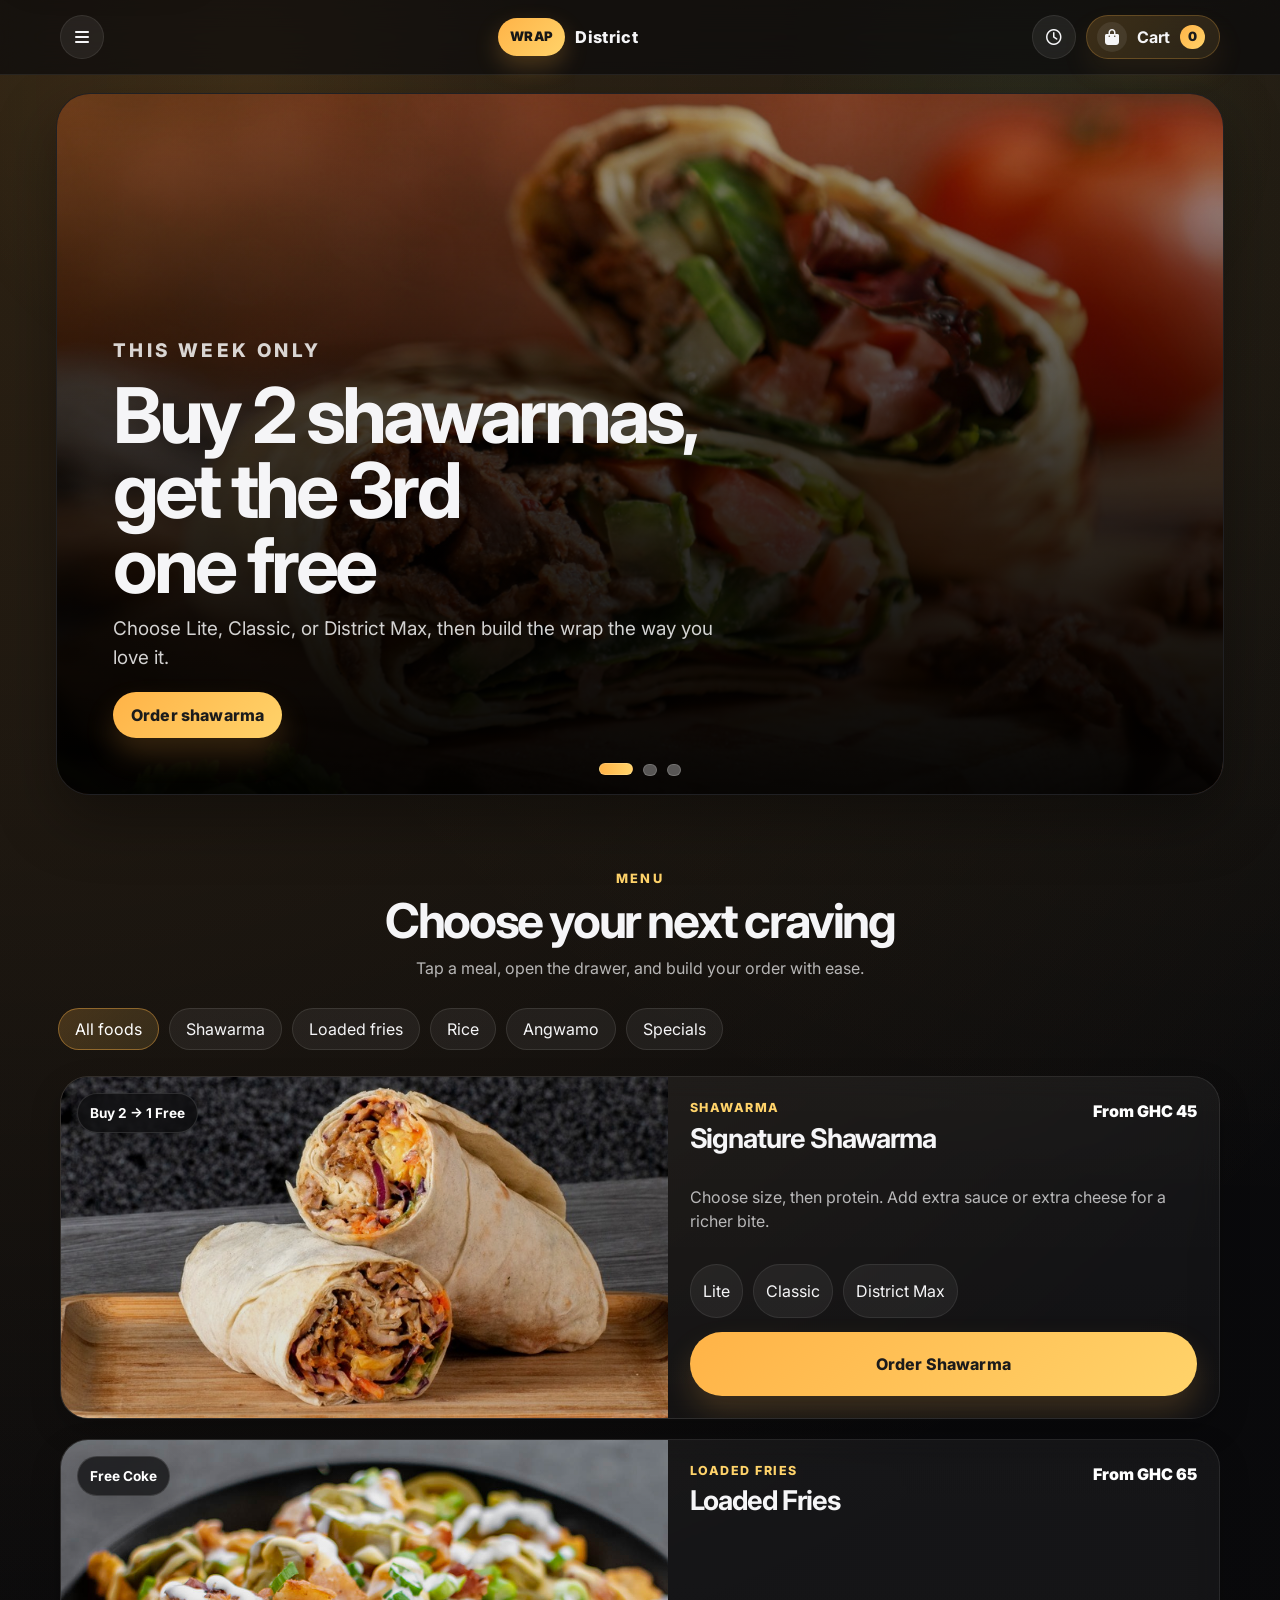
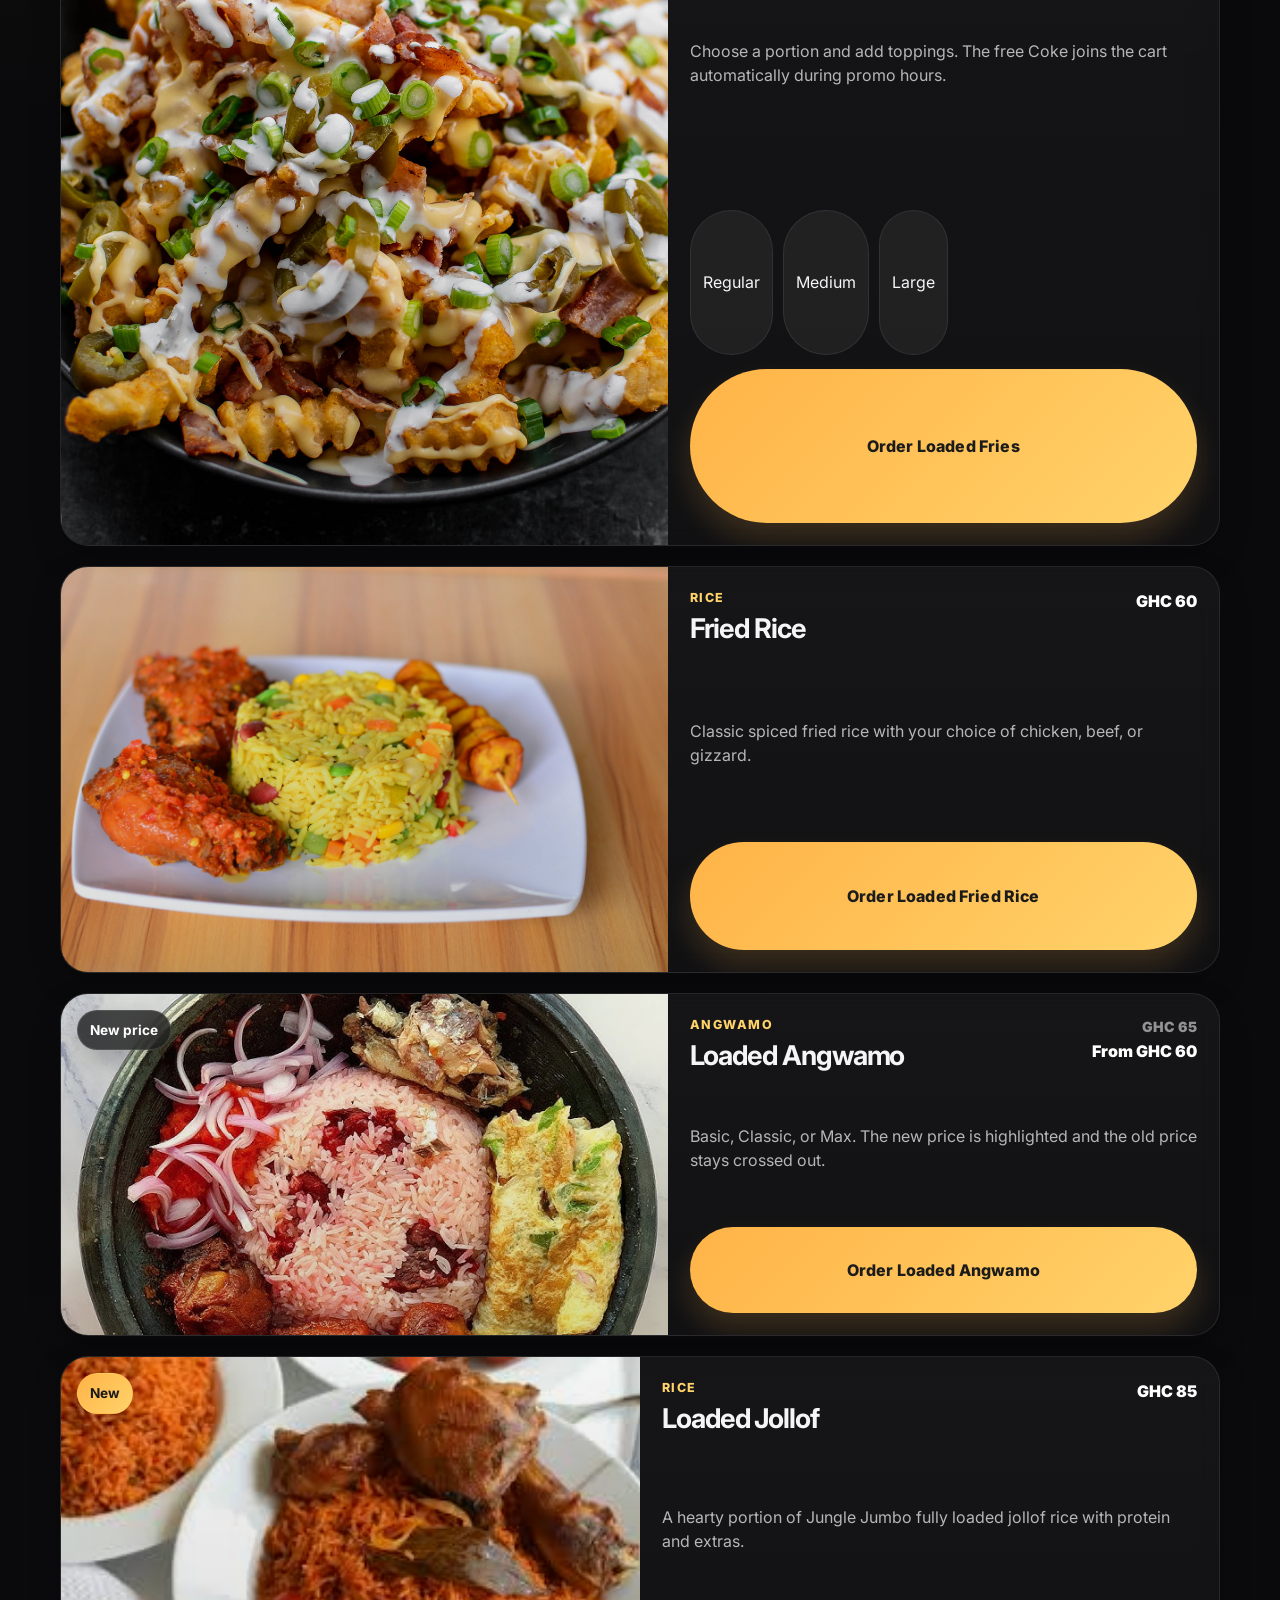
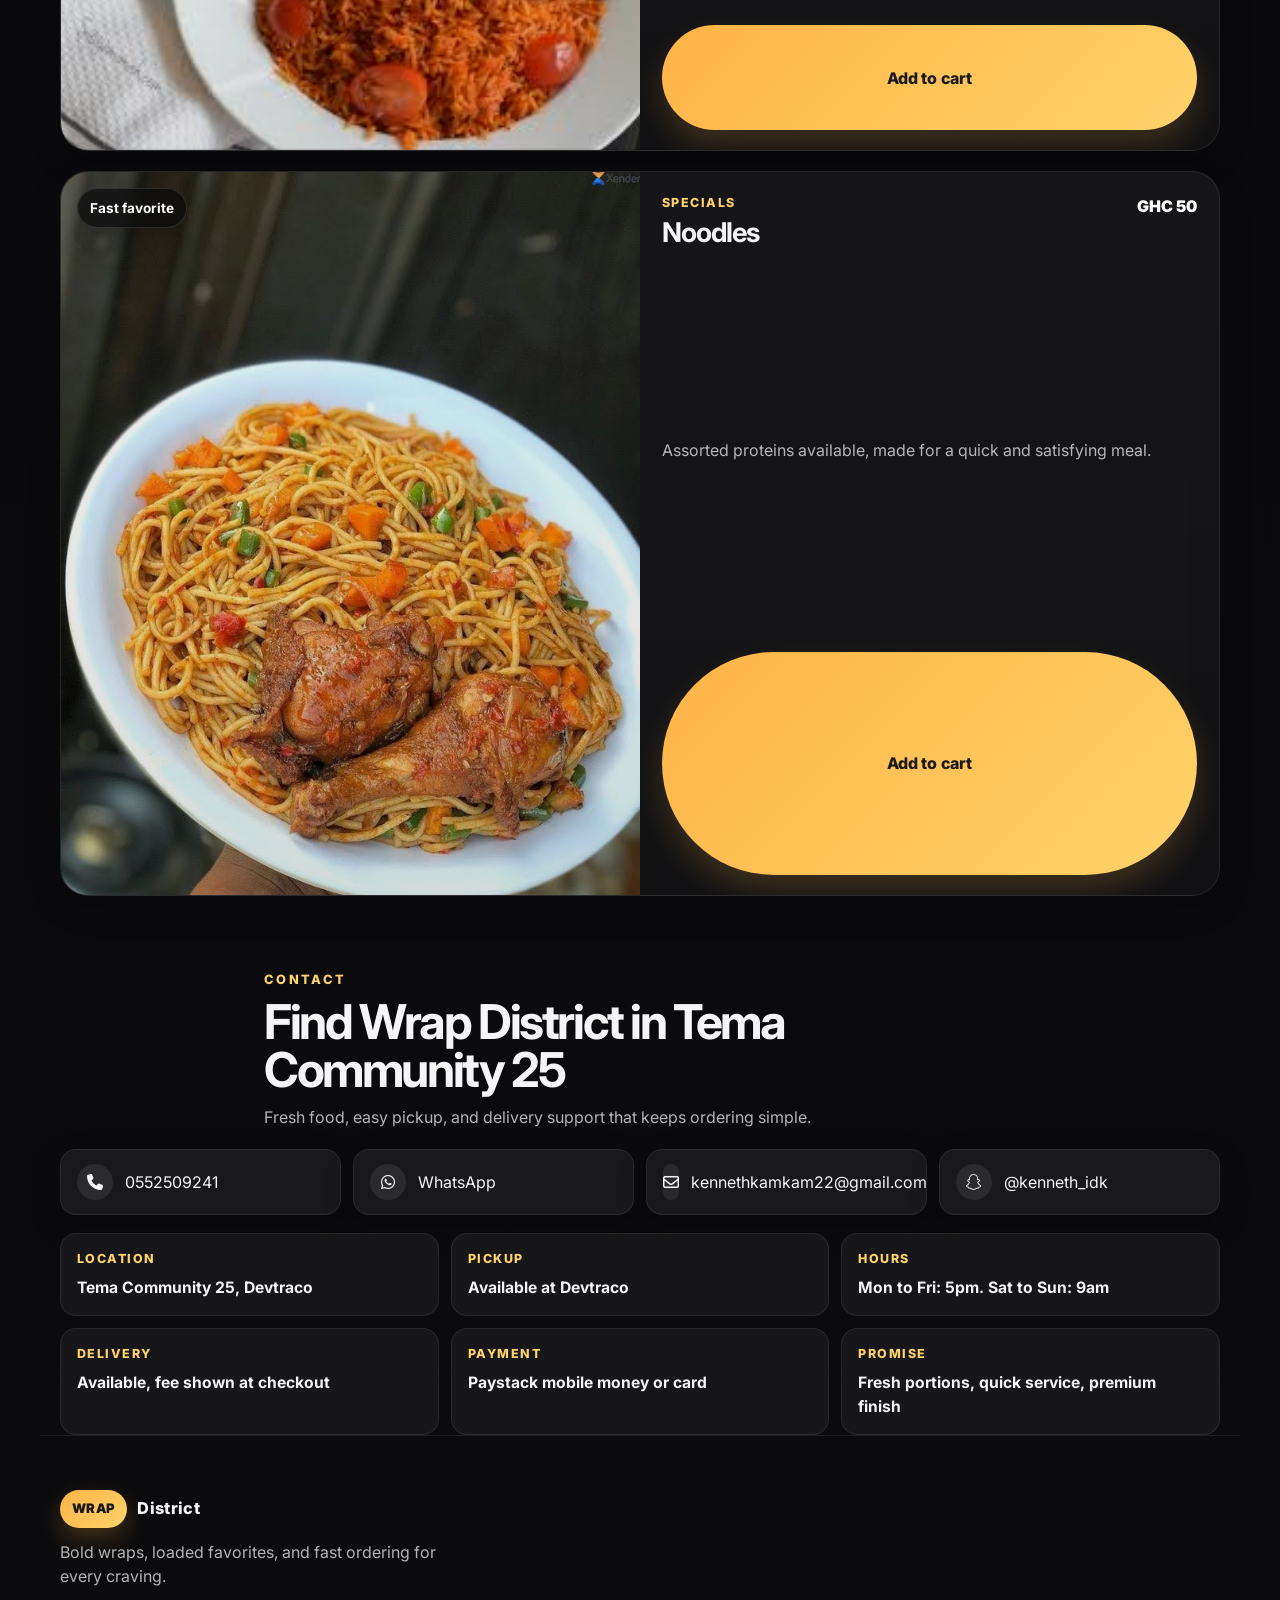
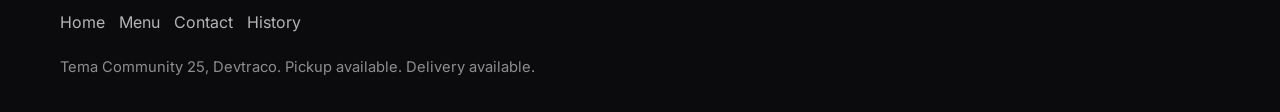
==== commit 2bde3298: "Update index.html" ====
--- a/index.html
+++ b/index.html
@@ -1,9027 +1,766 @@
-<!doctype html>
+<!DOCTYPE html>
 <html lang="en">
 <head>
-  <meta charset="utf-8" />
-  <meta name="viewport" content="width=device-width,initial-scale=1" />
-  <title>Wrap District — Mobile</title>
-
-  <!-- Fonts & Icons -->
-  <link href="https://fonts.googleapis.com/css2?family=Inter:wght@300;400;600;800&display=swap" rel="stylesheet">
-  <link rel="stylesheet" href="https://cdnjs.cloudflare.com/ajax/libs/font-awesome/6.4.0/css/all.min.css">
-    <link href="https://fonts.googleapis.com/css2?family=Montserrat:wght@300;400;600;700&display=swap" rel="stylesheet"/>
-<script src="https://kit.fontawesome.com/a076d05399.js" crossorigin="anonymous"></script>
-  <link rel="stylesheet"
-        href="https://cdnjs.cloudflare.com/ajax/libs/font-awesome/6.4.0/css/all.min.css"/>
-  <script src='https://kit.fontawesome.com/a076d05399.js' crossorigin='anonymous'></script>
-<style>
-/* ----------------------------
-  APPETIZING COLOR THEME — Food-focused
-  Replace the original :root and body background rules with this block.
-  ---------------------------- */
-:root{
-  /* Primary palette — warm & appetizing */
-  --accent-1: #FF6A00;        /* vibrant orange - primary CTA */
-  --accent-2: #FFD166;        /* warm golden yellow - highlight */
-  --accent-3: #78C267;        /* fresh green - freshness / success */
-  --accent-4: #D96A2B;        /* secondary orange (for subtle contrast) */
-
-  /* Neutral / text */
-  --bg-start: #0b0b0b;        /* deep charcoal for dramatic food photography */
-  --bg-end:   #20140d;        /* warm deep brown tint */
-  --muted:    #E6E1DC;        /* off-white for readable small text */
-  --muted-2:  rgba(230,225,220,0.78);
-  --text:     #FFF9F6;        /* main content text */
-
-  /* Glass / cards */
-  --glass: rgba(255,255,255,0.03);
-  --glass-2: rgba(255,255,255,0.02);
-  --glass-border: rgba(255,255,255,0.04);
-
-  /* Shadows / radii */
-  --card-shadow: 0 12px 40px rgba(0,0,0,0.65);
-  --accent-shadow: 0 10px 30px rgba(255,106,0,0.12);
-  --radius-lg: 14px;
-  --radius-sm: 10px;
-
-  --max-width: 420px;
-  --safe-top: env(safe-area-inset-top, 12px);
-}
-
-/* Page background — warm, slightly textured gradient to make food photos pop */
-body {
-  background: linear-gradient(180deg, var(--bg-start) 0%, var(--bg-end) 100%);
-  color: var(--text);
-  font-family: Inter, system-ui, -apple-system, "Segoe UI", Roboto, "Helvetica Neue", Arial;
-  margin: 0;
-  -webkit-text-size-adjust: 100%;
-  -webkit-font-smoothing: antialiased;
-  -moz-osx-font-smoothing: grayscale;
-}
-
-/* Small tweaks to key UI pieces to match the palette */
-.logo-mark{
-  background: linear-gradient(135deg, var(--accent-1), var(--accent-4));
-  color: #111; /* dark text on bright badge gives premium stamp look */
-  font-weight:900;
-  padding:6px 10px;
-  border-radius:8px;
-  font-size:16px;
-  letter-spacing:1px;
-  box-shadow: 0 8px 26px rgba(217,106,43,0.10), inset 0 -2px 0 rgba(0,0,0,0.06);
-}
-
-.logo-name{
-  color: var(--accent-2);
-  font-weight:700;
-  font-size:13px;
-  text-transform:uppercase;
-  letter-spacing:1px;
-}
-
-/* CTAs — primary and ghost tuned for better contrast */
-.btn.primary{
-  background: linear-gradient(90deg, var(--accent-1), var(--accent-2));
-  color: #111;
-  box-shadow: var(--accent-shadow);
-  border: 0;
-}
-.btn.ghost{
-  background: rgba(255,255,255,0.03);
-  color: var(--muted);
-  border: 1px solid rgba(255,255,255,0.04);
-}
-
-/* Slide eyebrow & titles tuned */
-.eyebrow{ color: var(--accent-2); font-weight: 800; }
-.slide-title{ color: var(--text); text-shadow: 0 10px 30px rgba(0,0,0,0.6); }
-.slide-sub{ color: var(--muted-2); }
-
-/* Accent icon colors used around slides */
-.art-icon{ color: rgba(255,230,200,0.95); }
-
-/* Cart badge uses the same appetizing gradient */
-.cart-count, .cart-mini-count {
-  background: linear-gradient(90deg, var(--accent-1), var(--accent-2));
-  color: #111;
-  font-weight:800;
-  box-shadow: var(--accent-shadow);
-}
-
-/* Menu cards: slightly warmer surfaces to read as food cards */
-.menu-item{
-  background: linear-gradient(180deg, rgba(255,255,255,0.02), rgba(255,255,255,0.01));
-  border-radius: var(--radius-lg);
-  padding: 10px;
-  box-shadow: var(--card-shadow);
-  border: 1px solid var(--glass-border);
-}
-
-/* Price chips: make them pop without feeling loud */
-.menu-item::after{
-  background: linear-gradient(90deg, var(--accent-1), var(--accent-2));
-  color: #111;
-  padding:6px 10px;
-  border-radius:999px;
-}
-
-/* Promo badges */
-.badge, .promo-badge, .promo-badge-small{
-  background: linear-gradient(90deg, var(--accent-1), var(--accent-2));
-  color: #111;
-  font-weight:900;
-}
-
-/* Cart lines warm accent for quantities */
-.line-qty{ color: var(--accent-2); font-weight:900; }
-
-/* Promo countdown chip tuned */
-.promo-countdown-chip{ background: linear-gradient(90deg, var(--accent-1), var(--accent-2)); color:#111; }
-
-/* Modal inner highlight for promo */
-.entry-promo .modal-inner{
-  background: linear-gradient(90deg, rgba(255,106,0,0.07), rgba(255,255,255,0.02));
-  border: 1px solid rgba(255,204,51,0.08);
-}
-
-/* Small accessibility improvement: ensure links on dark backgrounds are readable */
-a { color: var(--accent-2); text-decoration: none; }
-
-
-
-/* ---------- STICKY HEADER ---------- */
-.sticky-header {
-  position: fixed;
-  top: 0;
-  left: 0;
-  right: 0;
-  height: calc(56px + var(--safe-top));
-  padding-top: var(--safe-top);
-  z-index: 1200;
-  display: flex;
-  align-items: center;
-  justify-content: center;
-  backdrop-filter: blur(8px) saturate(130%);
-  background: linear-gradient(180deg, rgba(10,10,10,0.6), rgba(10,10,10,0.45));
-  border-bottom: 1px solid rgba(255,255,255,0.03);
-  box-shadow: 0 6px 18px rgba(0,0,0,0.45);
-}
-
-/* header inner row */
-.header-inner{
-  width: 100%;
-  max-width: var(--max-width);
-  display:flex;
-  align-items:center;
-  gap:12px;
-  padding:8px 14px;
-  box-sizing: border-box;
-}
-
-/* Logo (left) */
-.logo{
-  display:flex;
-  align-items:center;
-  gap:8px;
-  flex: 1 1 auto;
-  cursor: default;
-  user-select: none;
-}
-.logo-mark{
-  background: linear-gradient(135deg, var(--accent-1), #ff8c2b);
-  color: #111;
-  font-weight:900;
-  padding:6px 10px;
-  border-radius:8px;
-  font-size:16px;
-  letter-spacing:1px;
-  box-shadow: 0 6px 18px rgba(255,106,0,0.12), inset 0 -2px 0 rgba(0,0,0,0.08);
-}
-.logo-name{
-  color: var(--accent-2);
-  font-weight:700;
-  font-size:13px;
-  text-transform:uppercase;
-  letter-spacing:1px;
-}
-
-/* Icon buttons (cart, hamburger) */
-.icon-btn{
-  background: transparent;
-  border: 0;
-  color: var(--muted);
-  font-size:20px;
-  line-height:1;
-  padding:8px;
-  display:inline-flex;
-  align-items:center;
-  justify-content:center;
-  border-radius:10px;
-  -webkit-tap-highlight-color: transparent;
-}
-.icon-btn:active{ transform: translateY(1px) scale(.995); }
-
-/* Cart button specifically */
-.cart-btn{
-  position: relative;
-  margin-right: 6px;
-  color: var(--accent-2);
-  font-size:20px;
-  min-width:44px;
-  min-height:44px;
-  display:inline-grid;
-  place-items:center;
-}
-
-/* cart count badge */
-.cart-count{
-  position: absolute;
-  top: 6px;
-  right: 6px;
-  transform: translate(25%, -10%);
-  background: linear-gradient(180deg, var(--accent-1), var(--accent-2));
-  color: #111;
-  font-weight:800;
-  font-size:12px;
-  padding:4px 6px;
-  border-radius:999px;
-  box-shadow: 0 6px 16px rgba(255,106,0,0.14);
-  border: 2px solid rgba(255,255,255,0.05);
-  min-width: 22px;
-  text-align:center;
-}
-
-/* Hamburger on far right */
-.ham-btn{
-  color: var(--muted);
-  font-size:20px;
-  width:44px;
-  height:44px;
-  display:flex;
-  align-items:center;
-  justify-content:center;
-}
-
-/* Ensure header elements are keyboard-focusable and visible */
-.icon-btn:focus{ outline: 3px solid rgba(255,204,51,0.12); outline-offset: 3px; }
-
-/* ---------- HERO SLIDESHOW (mobile-first, full-bleed) ---------- */
-.hero-slideshow{
-  margin-top: calc(56px + var(--safe-top)); /* push content under fixed header */
-  width: 100%;
-  max-width: var(--max-width);
-  margin-left: auto;
-  margin-right: auto;
-  position: relative;
-  overflow: visible;
-  padding-bottom: 10px;
-}
-
-/* Slide wrapper */
-.slides{
-  position: relative;
-  width: 100%;
-  height: 66vh; /* large visual on phones */
-  max-height: 560px;
-  min-height: 360px;
-  border-bottom-left-radius: 22px;
-  border-bottom-right-radius: 22px;
-  overflow: clip;
-  box-shadow: var(--card-shadow);
-}
-
-/* Each slide - JS toggles display:block/none; keep transitions for overlay */
-.slide{
-  position: absolute;
-  inset: 0;
-  display: none; /* JS will set block for active one */
-  will-change: opacity, transform;
-}
-
-/* full-bleed image */
-.slide-img{
-  width: 100%;
-  height: 100%;
-  object-fit: cover;
-  display: block;
-  -webkit-user-drag: none;
-  transform-origin: center center;
-  transition: transform 900ms cubic-bezier(.2,.9,.3,1);
-  filter: saturate(1.05) contrast(1.02);
-  transform: scale(1.02);
-}
-
-/* subtle parallax on active slide */
-.slide[style*="display: block"] .slide-img {
-  transform: scale(1);
-}
-
-/* gradient overlay + frosted glass content */
-.slide-overlay{
-  position: absolute;
-  inset: 0;
-  background: linear-gradient(180deg, rgba(10,10,10,0.08) 0%, rgba(0,0,0,0.55) 70%);
-  display: flex;
-  align-items: flex-end;
-  padding: 18px;
-  box-sizing: border-box;
-}
-
-/* Slide content container (frosted card) */
-.slide-content{
-  width: 100%;
-  background: linear-gradient(180deg, rgba(255,255,255,0.02), rgba(255,255,255,0.01));
-  border-radius: 14px;
-  padding: 14px;
-  backdrop-filter: blur(6px) saturate(120%);
-  border: 1px solid var(--glass-border);
-  box-shadow: 0 12px 40px rgba(0,0,0,0.6);
-  display: flex;
-  flex-direction: column;
-  gap:8px;
-  transform: translateY(8px);
-  transition: transform 420ms cubic-bezier(.2,.9,.3,1), opacity 420ms ease;
-}
-/* ===== Header: larger cart icon, smaller badge ===== */
-.cart-btn{
-  position: relative;
-  margin-right: 6px;
-  color: var(--accent-2);
-  /* made the icon visually larger and a bit more tappable */
-  font-size: 26px;        /* was 20px */
-  min-width:52px;        /* increased tap area */
-  min-height:52px;
-  display:inline-grid;
-  place-items:center;
-  border-radius:12px;
-}
-/* ---------- HERO IMAGE IMPROVEMENT (replace existing .slide-img block) ---------- */
-
-/* show full image without aggressive cropping; keeps it centered and avoids upscaling */
-.slide-img{
-  width: 100%;
-  height: 100%;
-  object-fit: contain;        /* show the whole image (no crop) */
-  object-position: center;    /* keeps the subject centered */
-  display: block;
-  -webkit-user-drag: none;
-  transition: transform 420ms cubic-bezier(.2,.9,.3,1), filter 300ms ease;
-  filter: saturate(1.03) contrast(1.02);
-  transform: scale(1);        /* remove the intentional zoom */
-  background-color: #000;     /* hides any tiny gaps with a neutral background */
-}
-
-/* keep slide-content animation behavior but no scale-change on active state */
-.slide[style*="display: block"] .slide-img {
-  transform: scale(1);
-}
-
-  .slide-img{
-  width:100%;
-  height:100%;
-  object-fit: cover;   /* still fills container */
-  object-position: center;
-  transform: scale(0.98);   /* slight zoom-out to reduce aggressive cropping */
-  transition: transform 420ms cubic-bezier(.2,.9,.3,1), filter 300ms ease;
-  filter: saturate(1.03) contrast(1.02);
-}
-.slide[style*="display: block"] .slide-img { transform: scale(0.98); }
-  
-/* cart count badge — smaller, tighter, and repositioned */
-.cart-count{
-  position: absolute;
-  top: 6px;
-  right: 6px;
-  transform: translate(35%, -35%); /* nudged so it sits nicely on a bigger icon */
-  background: linear-gradient(180deg, var(--accent-1), var(--accent-2));
-  color: #111;
-  font-weight:800;
-  font-size:10px;        /* reduced from 12px */
-  padding:3px 5px;       /* reduced padding for compactness */
-  border-radius:999px;
-  box-shadow: 0 6px 16px rgba(255,106,0,0.14);
-  border: 2px solid rgba(255,255,255,0.05);
-  min-width: 18px;       /* slightly smaller */
-  text-align:center;
-  line-height:1;
-}
-
-/* Keep the badge readable on very small screens */
-@media (max-width:360px){
-  .cart-btn{ font-size:24px; min-width:48px; min-height:48px; }
-  .cart-count{ font-size:9px; padding:2px 5px; min-width:16px; transform: translate(35%, -40%); }
-}
-/* When slide is active, lift the card a bit */
-.slide[style*="display: block"] .slide-content {
-  transform: translateY(0);
-  opacity: 1;
-}
-
-/* Eyebrow small label */
-.eyebrow{
-  display:inline-flex;
-  align-items:center;
-  gap:8px;
-  font-size:12px;
-  color: var(--accent-2);
-  font-weight:700;
-  text-transform:uppercase;
-}
-
-/* Headline */
-.slide-title{
-  font-size:20px;
-  line-height:1.05;
-  margin:0;
-  color: #fff;
-  text-shadow: 0 8px 30px rgba(0,0,0,0.6);
-  letter-spacing: -0.2px;
-  font-weight:800;
-}
-
-/* sub text */
-.slide-sub{
-  font-size:13px;
-  color: rgba(255,255,255,0.86);
-  margin:0;
-}
-
-/* CTA Buttons inside slides */
-.slide-ctas{
-  display:flex;
-  gap:8px;
-  margin-top:6px;
-  flex-wrap:wrap;
-}
-
-/* Buttons style (used across site) */
-.btn{
-  border: 0;
-  padding:10px 12px;
-  border-radius: 12px;
-  font-weight:700;
-  font-size:13px;
-  display:inline-flex;
-  gap:8px;
-  align-items:center;
-  justify-content:center;
-  min-height:44px;
-  cursor:pointer;
-  -webkit-tap-highlight-color: transparent;
-}
-.btn.primary{
-  background: linear-gradient(90deg, var(--accent-1), var(--accent-2));
-  color: #111;
-  box-shadow: 0 10px 30px rgba(255,106,0,0.12);
-}
-.btn.ghost{
-  background: rgba(255,255,255,0.03);
-  color: var(--muted);
-  border: 1px solid rgba(255,255,255,0.04);
-}
-
-/* small / tiny */
-.btn.small{ padding:8px 10px; font-size:13px; border-radius:10px; min-height:36px; }
-
-/* decorative art icons floating around slide content */
-.slide-art{
-  position: absolute;
-  right: 14px;
-  top: 12px;
-  display:flex;
-  gap:8px;
-  z-index: 15;
-  pointer-events: none;
-}
-.art-icon{
-  font-size:20px;
-  color: rgba(255,255,255,0.9);
-  opacity: 0.95;
-  transform-origin: center;
-  filter: drop-shadow(0 6px 20px rgba(0,0,0,0.4));
-  animation: float 6s ease-in-out infinite;
-}
-.art-icon:nth-child(2){ animation-delay: 1.2s; transform: scale(.92); }
-
-/* slide promo specific look */
-.slide-promo .slide-content{
-  border: 1px solid rgba(255,204,51,0.12);
-  background: linear-gradient(180deg, rgba(255,106,0,0.06), rgba(255,255,255,0.02));
-}
-
-/* slideshow controls (bottom center) */
-.slideshow-controls{
-  position: absolute;
-  left: 0;
-  right: 0;
-  bottom: 8px;
-  display:flex;
-  align-items:center;
-  justify-content:center;
-  gap:12px;
-  z-index: 30;
-  pointer-events: none;
-}
-.slideshow-controls .icon-btn { pointer-events: auto; background: rgba(0,0,0,0.45); color: #fff; border-radius: 10px; padding:8px; }
-
-/* dots */
-.slide-dots{
-  display:flex;
-  gap:8px;
-  align-items:center;
-  pointer-events: auto;
-}
-.dot{
-  width:10px;
-  height:10px;
-  border-radius:999px;
-  background: rgba(255,255,255,0.18);
-  border: 1px solid rgba(255,255,255,0.04);
-  padding:0;
-}
-.dot.is-active{
-  width:34px;
-  border-radius:999px;
-  background: linear-gradient(90deg, var(--accent-1), var(--accent-2));
-  box-shadow: 0 8px 20px rgba(255,106,0,0.14);
-}
-
-/* ---------- Accessibility / touch improvements ---------- */
-.icon-btn, .btn { touch-action: manipulation; -webkit-user-select: none; user-select: none; }
-.slide .slide-content a, .slide .slide-content button { -webkit-tap-highlight-color: transparent; }
-
-/* ---------- Animations ---------- */
-@keyframes float{
-  0% { transform: translateY(0) rotate(-2deg); opacity: .95; }
-  50% { transform: translateY(-8px) rotate(2deg); opacity: 1; }
-  100% { transform: translateY(0) rotate(-2deg); opacity: .95; }
-}
-
-/* ---------- Responsive tweaks for very small phones ---------- */
-@media (max-width:360px){
-  .slide-title { font-size:18px; }
-  .slide-sub { font-size:12px; }
-  .slide-content { padding: 12px; border-radius: 12px; }
-  .slides { height: 62vh; min-height: 320px; }
-}
-
-/* ---------- Desktop (wider) graceful scale (won't be used as primary) ---------- */
-@media (min-width: 640px){
-  .hero-slideshow{ margin-top: calc(64px + var(--safe-top)); }
-  .slides { height: 56vh; }
-  .slide-title { font-size: 28px; }
-  .slide-sub { font-size: 15px; }
-}
-
-/* ---------- Tiny utility classes used in body markup ---------- */
-.hidden { display: none !important; }
-.container-small { padding: 14px; max-width: var(--max-width); margin: 0 auto; box-sizing: border-box; }
-
-</style>
-  <style>
-    /* ===== Checkout scroll & sticky order header fixes =====
-   Paste after your checkout CSS blocks (near end of <body>)
-*/
-#checkout-page {
-  overflow: auto;                 /* allow page-level scrolling on mobile */
-  -webkit-overflow-scrolling: touch;
-}
-
-#checkout-inner {
-  max-height: calc(100vh - (56px + var(--safe-top,12px) + 48px)); /* keep inner dialog inside viewport */
-  box-sizing: border-box;
-  display: grid;
-  grid-template-columns: 1fr 360px;
-  gap: 0;
-  margin: calc(56px + var(--safe-top,12px) + 12px) auto 24px;
-}
-
-/* ensure the left and right columns scroll independently */
-.checkout-left,
-.checkout-right {
-  overflow: auto;
-  -webkit-overflow-scrolling: touch;
-  max-height: calc(100vh - (56px + var(--safe-top,12px) + 140px)); /* leaves room for header/footers */
-}
-
-/* keep "Your order" heading visible and pinned while contents scroll */
-.checkout-right > h4 {
-  position: sticky;
-  top: 0;
-  z-index: 6;
-  background: transparent;
-  padding-top: 6px;
-  margin: 0 0 10px 0;
-}
-
-/* make the order lines area scrollable */
-#cf-order-lines {
-  overflow: auto;
-  -webkit-overflow-scrolling: touch;
-  max-height: calc(100vh - (56px + var(--safe-top,12px) + 220px));
-}
-
-/* small screens: ensure stacked layout still scrolls well */
-@media (max-width: 900px) {
-  #checkout-inner { grid-template-columns: 1fr; max-width: 680px; }
-  #cf-order-lines { max-height: calc(60vh); }
-}
-/* =========================
-   Wrap District — Cart / Cart Drawer Styling (Mobile-first, gorgeous)
-   Complements header & hero styles. Drop into your stylesheet.
-   ========================= */
-
-/* Reuse theme variables from earlier; provide fallbacks */
-:root{
-  --accent-1: #ff6a00;
-  --accent-2: #ffcc33;
-  --muted: #d7d7d7;
-  --bg-card: rgba(17,17,17,0.85);
-  --glass-strong: rgba(255,255,255,0.04);
-  --glass-soft: rgba(255,255,255,0.02);
-  --shadow-xl: 0 22px 50px rgba(0,0,0,0.6);
-  --radius-lg: 16px;
-  --radius-sm: 10px;
-  --cart-header-h: 72px;
-  --cart-footer-h: 96px;
-  --max-width: 420px;
-}
-
-/* ---------- CART DRAWER (off-canvas) ---------- */
-.cart-drawer{
-  position: fixed;
-  top: 0;
-  right: 0;
-  width: 94%;
-  max-width: var(--max-width);
-  height: 100vh;
-  background: linear-gradient(180deg, rgba(12,12,12,0.96), rgba(8,8,8,0.98));
-  box-shadow: -28px 0 60px rgba(0,0,0,0.65);
-  z-index: 1400;
-  transform: translateX(110%);
-  transition: transform 420ms cubic-bezier(.2,.9,.3,1), opacity 300ms ease;
-  opacity: 0;
-  display: none; /* JS toggles block + aria-hidden */
-  border-left: 1px solid rgba(255,255,255,0.03);
-  overflow: hidden;
-  border-top-left-radius: 18px;
-  border-bottom-left-radius: 18px;
-}
-
-/* When visible (JS sets aria-hidden="false" and display:block) */
-.cart-drawer[aria-hidden="false"]{
-  transform: translateX(0);
-  opacity: 1;
-  display: block;
-}
-
-/* ---------- Cart header ---------- */
-.cart-header{
-  height: var(--cart-header-h);
-  display:flex;
-  align-items:center;
-  justify-content:space-between;
-  padding: 14px 14px;
-  gap:10px;
-  box-sizing: border-box;
-  background: linear-gradient(90deg, rgba(255,255,255,0.02), rgba(255,255,255,0.01));
-  border-bottom: 1px solid rgba(255,255,255,0.03);
-  position: relative;
-  backdrop-filter: blur(6px) saturate(120%);
-}
-.cart-header h3{
-  margin:0;
-  font-size:16px;
-  letter-spacing: .2px;
-  color: var(--accent-2);
-  font-weight:800;
-  display:flex;
-  align-items:center;
-  gap:10px;
-}
-.cart-header .cart-mini-count{
-  background: linear-gradient(90deg, var(--accent-1), var(--accent-2));
-  color:#111;
-  font-weight:900;
-  padding:6px 10px;
-  border-radius:999px;
-  font-size:12px;
-  box-shadow: 0 8px 30px rgba(255,106,0,0.12);
-  border: 2px solid rgba(255,255,255,0.04);
-}
-
-/* close button */
-#cart-close{
-  background: transparent;
-  border: 0;
-  color: var(--muted);
-  font-size:18px;
-  padding:8px;
-  border-radius:10px;
-}
-#cart-close:focus{ outline: 3px solid rgba(255,204,51,0.10); outline-offset:2px; }
-
-/* ---------- Cart body (scrollable) ---------- */
-.cart-body{
-  padding: 12px;
-  height: calc(100vh - var(--cart-header-h) - var(--cart-footer-h));
-  overflow-y: auto;
-  -webkit-overflow-scrolling: touch;
-  scroll-behavior: smooth;
-}
-
-    /* ---------- Cart: thumbnails + sticky footer polish (add after your cart styles) ---------- */
-
-/* thumbnail inside cart line */
-.cart-thumb{
-  width:64px;
-  height:56px;
-  object-fit: cover;
-  border-radius:8px;
-  flex: 0 0 64px;
-  margin-right:12px;
-  box-shadow: 0 8px 20px rgba(0,0,0,0.45);
-  border: 1px solid rgba(255,255,255,0.03);
-}
-
-/* adjust cart-line left area to align image + text nicely */
-.cart-line .line-left{
-  display:flex;
-  align-items:center;
-  gap:12px;
-}
-
-/* make footer sticky and slightly elevated */
-.cart-footer{
-  position: sticky;
-  bottom: 0;
-  z-index: 60;
-  height: var(--cart-footer-h);
-  padding: 12px;
-  border-top: 1px solid rgba(255,255,255,0.04);
-  background: linear-gradient(180deg, rgba(6,6,6,0.96), rgba(8,8,8,0.98));
-  backdrop-filter: blur(6px) saturate(120%);
-  box-shadow: 0 -8px 28px rgba(0,0,0,0.6);
-  box-sizing: border-box;
-}
-
-/* give cart-body bottom padding so content never hides under sticky footer */
-.cart-body{
-  padding-bottom: calc(var(--cart-footer-h) + 18px);
-}
-
-/* small condensed summary inside footer for immediate totals */
-.cart-footer .footer-summary{
-  display:flex;
-  align-items:center;
-  gap:12px;
-  min-width: 0;
-  flex: 1 1 auto;
-}
-.cart-footer .footer-summary .total-label{ color: rgba(255,255,255,0.85); font-weight:800; font-size:13px; }
-.cart-footer .footer-summary .total-value{ font-weight:900; font-size:16px; color: var(--accent-2); }
-
-/* make checkout/clear buttons share space nicely on small screens */
-.cart-footer .footer-actions{
-  display:flex;
-  gap:8px;
-  width: 48%;
-  min-width: 160px;
-  justify-content: flex-end;
-}
-
-/* ensure cart-drawer content height calculation still works on larger screens */
-@media (min-width: 640px) {
-  .cart-body{ height: calc(100vh - var(--cart-header-h) - var(--cart-footer-h)); }
-}
-    
-/* Nice custom scrollbar (WebKit) */
-.cart-body::-webkit-scrollbar{ width:8px; }
-.cart-body::-webkit-scrollbar-thumb{
-  background: linear-gradient(180deg, rgba(255,255,255,0.03), rgba(255,255,255,0.01));
-  border-radius: 999px;
-  border: 2px solid rgba(0,0,0,0.3);
-}
-
-/* Empty cart message */
-.cart-items .empty{
-  padding: 28px 12px;
-  text-align: center;
-  color: rgba(255,255,255,0.75);
-  font-weight:700;
-  background: linear-gradient(180deg, rgba(255,255,255,0.01), rgba(255,255,255,0.00));
-  border-radius: 12px;
-  margin: 6px 0 14px;
-  box-shadow: 0 8px 30px rgba(0,0,0,0.45) inset;
-}
-
-/* ---------- Cart line items ---------- */
-.cart-items{ list-style:none; margin:0; padding:0; display:flex; flex-direction:column; gap:10px; }
-
-.cart-line{
-  display:flex;
-  align-items:center;
-  justify-content:space-between;
-  gap:12px;
-  background: linear-gradient(180deg, rgba(255,255,255,0.02), rgba(255,255,255,0.01));
-  padding: 12px;
-  border-radius: 12px;
-  border: 1px solid rgba(255,255,255,0.03);
-  box-shadow: 0 8px 28px rgba(0,0,0,0.45);
-}
-
-/* Free promo lines look lighter and friendly */
-.cart-line.cart-free{
-  background: linear-gradient(180deg, rgba(34,34,34,0.65), rgba(20,20,20,0.6));
-  border: 1px dashed rgba(255,204,51,0.09);
-  color: var(--accent-2);
-}
-
-/* left area - title & meta */
-.line-left{
-  display:flex;
-  flex-direction:column;
-  gap:6px;
-  min-width: 0;
-  flex: 1 1 auto;
-}
-.line-title{
-  font-size:14px;
-  font-weight:800;
-  color: #fff;
-  white-space: nowrap;
-  overflow: hidden;
-  text-overflow: ellipsis;
-}
-.line-meta{
-  color: rgba(255,255,255,0.66);
-  font-size:13px;
-  font-weight:700;
-}
-
-/* right area - controls */
-.line-controls{
-  display:flex;
-  align-items:center;
-  gap:8px;
-  flex: 0 0 auto;
-}
-
-/* round quantity controls */
-.icon-btn.cart-increase, .icon-btn.cart-decrease, .icon-btn.cart-remove {
-  background: linear-gradient(180deg, rgba(255,255,255,0.02), rgba(255,255,255,0.01));
-  border: 1px solid rgba(255,255,255,0.04);
-  width:40px;
-  height:40px;
-  display:inline-grid;
-  place-items:center;
-  border-radius:10px;
-  color: var(--muted);
-  font-size:16px;
-  transition: transform 150ms ease, background 180ms ease, color 180ms ease;
-}
-.icon-btn.cart-increase:hover, .icon-btn.cart-decrease:hover {
-  transform: translateY(-3px);
-  color: var(--accent-2);
-  background: linear-gradient(180deg, rgba(255,255,255,0.03), rgba(255,255,255,0.02));
-}
-.icon-btn.cart-remove{ color: rgba(255,140,100,0.95); border-color: rgba(255,140,100,0.06); }
-.icon-btn.cart-remove:hover{ transform: translateY(-3px); color: #ff6a00; }
-
-/* quantity number inside meta (if present) */
-.line-qty{ font-weight:900; color: var(--accent-2); }
-
-/* ---------- Promo / discount block ---------- */
-.cart-promo{
-  margin-top: 12px;
-  padding: 12px;
-  border-radius: 12px;
-  background: linear-gradient(90deg, rgba(255,204,51,0.06), rgba(255,255,255,0.01));
-  border: 1px solid rgba(255,204,51,0.08);
-  display:flex;
-  flex-direction:column;
-  gap:8px;
-}
-.promo-applied{
-  display:flex;
-  align-items:center;
-  justify-content:space-between;
-  gap:8px;
-}
-.promo-label{ font-weight:800; color: #fff; }
-.promo-value{ font-weight:900; color: #111; background: linear-gradient(90deg,var(--accent-1),var(--accent-2)); padding:6px 10px; border-radius:999px; }
-
-/* helper row */
-.promo-cta{ display:flex; align-items:center; justify-content:space-between; gap:10px; margin-top:6px; }
-#add-missing{
-  background: linear-gradient(90deg,var(--accent-1),var(--accent-2));
-  color:#111;
-  padding:8px 10px;
-  border-radius:10px;
-  border:0;
-  font-weight:800;
-  min-width:120px;
-  box-shadow: 0 10px 30px rgba(255,106,0,0.12);
-}
-.promo-cta small{ color: rgba(255,255,255,0.78); font-weight:700; }
-
-/* ---------- Cart summary ---------- */
-.cart-summary{
-  margin-top: 14px;
-  padding: 12px;
-  border-radius: 12px;
-  background: linear-gradient(180deg, rgba(255,255,255,0.02), rgba(255,255,255,0.01));
-  border: 1px solid rgba(255,255,255,0.03);
-  display:flex;
-  flex-direction:column;
-  gap:8px;
-}
-.summary-row{
-  display:flex;
-  align-items:center;
-  justify-content:space-between;
-  gap:8px;
-  color: rgba(255,255,255,0.9);
-  font-weight:700;
-  font-size:15px;
-  padding:6px 0;
-}
-.summary-row.total{
-  font-size:18px;
-  color:#fff;
-  font-weight:900;
-  border-top: 1px dashed rgba(255,255,255,0.04);
-  padding-top:10px;
-}
-
-/* ---------- Cart footer (checkout actions) ---------- */
-.cart-footer{
-  height: var(--cart-footer-h);
-  padding: 12px;
-  border-top: 1px solid rgba(255,255,255,0.03);
-  display:flex;
-  gap:10px;
-  align-items:center;
-  justify-content:space-between;
-  background: linear-gradient(180deg, rgba(0,0,0,0.0), rgba(0,0,0,0.04));
-  box-sizing: border-box;
-}
-.btn.fullwidth{ width: 100%; padding: 14px; font-size:16px; border-radius:12px; }
-.btn.primary.fullwidth{
-  background: linear-gradient(90deg,var(--accent-1),var(--accent-2));
-  color:#111;
-  font-weight:900;
-  box-shadow: 0 12px 36px rgba(255,106,0,0.14);
-}
-.btn.ghost.fullwidth{
-  background: transparent;
-  color: var(--muted);
-  border: 1px solid rgba(255,255,255,0.04);
-}
-
-/* small / tiny btn used in promo helper */
-.btn.tiny{ padding:8px 10px; border-radius:10px; font-weight:800; }
-
-/* ---------- Utility & focus ---------- */
-.cart-drawer :focus { outline: none; }
-.cart-drawer button:focus { outline: 3px solid rgba(255,204,51,0.10); outline-offset: 3px; border-radius: 10px; }
-
-/* ---------- Micro animations ---------- */
-.cart-line { transition: transform 250ms cubic-bezier(.2,.9,.3,1), box-shadow 220ms ease; }
-.cart-line:hover { transform: translateY(-3px); box-shadow: 0 30px 60px rgba(0,0,0,0.55); }
-
-/* ---------- Responsive tweaks ---------- */
-@media (min-width: 640px){
-  .cart-drawer{
-    width: 420px;
-  }
-  .cart-body{ height: calc(100vh - var(--cart-header-h) - var(--cart-footer-h)); }
-  .cart-header h3{ font-size:18px; }
-  .cart-line{ padding:14px; }
-}
-
-/* ---------- Small polish: badges used inside cart if any ---------- */
-.badge-inline{
-  background: rgba(255,204,51,0.08);
-  color: var(--accent-2);
-  font-weight:800;
-  padding:6px 8px;
-  border-radius: 999px;
-  font-size:12px;
-  border: 1px solid rgba(255,204,51,0.08);
-}
-
-/* ---------- End of cart styles ---------- */
-</style>
-
-  <style>
-/* =========================
-   Wrap District — Menu Section Styling (Mobile-first, ultra-appealing & appetizing)
-   Use with the existing header / hero / cart styles. Focused on:
-   - bold food photography cards
-   - clear pricing tiers & CTA
-   - tasty color palette, gradients, micro-anim
-   ========================= */
-
-/* Fallback theme variables (will reuse if already defined) */
-:root{
-  --accent-1: #ff6a00;
-  --accent-2: #ffcc33;
-  --muted: #d7d7d7;
-  --card-bg: linear-gradient(180deg, rgba(255,255,255,0.02), rgba(255,255,255,0.01));
-  --glass: rgba(255,255,255,0.03);
-  --shadow-lg: 0 18px 40px rgba(0,0,0,0.6);
-  --radius-lg: 14px;
-  --radius-md: 12px;
-  --max-width: 420px;
-}
-
-/* Container for menu section */
-.menu-section{
-  width: 100%;
-  max-width: var(--max-width);
-  margin: 12px auto 28px;
-  padding: 0 14px;
-  box-sizing: border-box;
-}
-
-/* Section heading */
-.section-title{
-  display:flex;
-  align-items:center;
-  gap:10px;
-  font-size:18px;
-  color: var(--accent-2);
-  font-weight:900;
-  margin-bottom:8px;
-  text-transform: none;
-}
-.section-sub{
-  color: rgba(255,255,255,0.78);
-  font-size:13px;
-  margin-bottom:12px;
-}
-
-/* Menu grid (vertical list on mobile) */
-.menu-grid{
-  display:flex;
-  flex-direction:column;
-  gap:14px;
-}
-
-    /* ------- Menu container & tabs polish (add after menu styles) ------- */
-.menu-container {
-  padding: 12px;
-  border-radius: 14px;
-  background: linear-gradient(180deg, rgba(6,6,6,0.92), rgba(12,12,12,0.95));
-  border: 1px solid rgba(255,255,255,0.03);
-  box-shadow: 0 20px 60px rgba(0,0,0,0.55);
-}
-
-/* tabs */
-.menu-tabs {
-  display:flex;
-  gap:8px;
-  overflow-x:auto;
-  padding: 8px 4px 12px;
-  -webkit-overflow-scrolling: touch;
-}
-.menu-tabs .tab-btn {
-  white-space:nowrap;
-  flex:0 0 auto;
-  border:0;
-  padding:8px 12px;
-  border-radius: 999px;
-  background: rgba(255,255,255,0.02);
-  color: var(--muted);
-  font-weight:900;
-  font-size:13px;
-  cursor:pointer;
-  outline: none;
-  border: 1px solid rgba(255,255,255,0.02);
-}
-.menu-tabs .tab-btn.is-active {
-  background: linear-gradient(90deg, var(--accent-1), var(--accent-2));
-  color: #111;
-  box-shadow: 0 12px 36px rgba(255,106,0,0.10);
-}
-
-/* visually distinct card: left accent + stronger contrast */
-.menu-item {
-  position: relative;
-  padding: 12px;
-  border-radius: 12px;
-  display:block;
-  transition: transform 220ms cubic-bezier(.2,.9,.3,1), box-shadow 220ms ease;
-  border-left: 6px solid transparent;
-  background: linear-gradient(180deg, rgba(255,255,255,0.015), rgba(255,255,255,0.01));
-}
-.menu-item:focus,
-.menu-item:hover {
-  transform: translateY(-6px);
-  box-shadow: 0 36px 80px rgba(0,0,0,0.6);
-  border-left-color: rgba(255,106,0,0.95);
-  outline: none;
-}
-
-/* larger, rounder thumbnail so items are easier to distinguish */
-.item-thumb {
-  width:110px;
-  height:86px;
-  border-radius:12px;
-  flex:0 0 110px;
-  object-fit: cover;
-  border: 1px solid rgba(255,255,255,0.04);
-  box-shadow: 0 8px 28px rgba(0,0,0,0.45);
-}
-
-/* stronger title contrast */
-.item-title { font-size:16px; color:#fff; }
-
-/* small spacing improvements */
-.menu-grid { display:flex; flex-direction:column; gap:14px; }
-
-/* On larger widths show two-column grid */
-@media (min-width: 540px) {
-  .menu-grid { display:grid; grid-template-columns: 1fr 1fr; gap:16px; }
-}
-
-/* increase hit-target for add/remove on mobile */
-.action-row .btn { min-width:48px; padding:10px 14px; }
-
-/* small focus ring for keyboard users */
-.menu-item:focus { box-shadow: 0 8px 30px rgba(0,0,0,0.55), 0 0 0 3px rgba(255,204,51,0.06); }
-    
-/* Each menu card */
-.menu-item{
-  background: var(--card-bg);
-  border-radius: var(--radius-lg);
-  padding: 10px;
-  box-shadow: var(--shadow-lg);
-  border: 1px solid rgba(255,255,255,0.03);
-  overflow: hidden;
-  transition: transform 240ms cubic-bezier(.2,.9,.3,1), box-shadow 240ms ease;
-}
-
-/* Lift on hover/tap */
-.menu-item:active,
-.menu-item:hover{
-  transform: translateY(-6px);
-  box-shadow: 0 36px 80px rgba(0,0,0,0.6);
-}
-
-/* Top row: image + meta */
-.item-top{
-  display:flex;
-  gap:12px;
-  align-items:flex-start;
-}
-
-/* Round-edge image thumb */
-.item-thumb{
-  width:94px;
-  height:84px;
-  object-fit:cover;
-  border-radius:12px;
-  flex: 0 0 94px;
-  border: 1px solid rgba(255,255,255,0.04);
-  box-shadow: 0 10px 30px rgba(0,0,0,0.45);
-  transform-origin: center;
-  transition: transform 420ms cubic-bezier(.2,.9,.3,1);
-}
-
-/* Zoom subtle on hover */
-.menu-item:hover .item-thumb{ transform: scale(1.03) rotate(-0.5deg); }
-
-/* Title + desc area */
-.item-meta{
-  display:flex;
-  flex-direction:column;
-  gap:6px;
-  min-width: 0;
-}
-.item-title{
-  font-size:16px;
-  color: #fff;
-  font-weight:900;
-  line-height:1;
-  white-space:nowrap;
-  overflow:hidden;
-  text-overflow:ellipsis;
-  display:flex;
-  align-items:center;
-  gap:8px;
-}
-.item-desc{
-  color: rgba(255,255,255,0.78);
-  font-size:13px;
-  margin-top:2px;
-}
-
-/* Badges (promo, small) */
-.badge, .promo-badge, .promo-badge-small{
-  background: linear-gradient(90deg,var(--accent-1),var(--accent-2));
-  color:#111;
-  font-weight:900;
-  font-size:11px;
-  padding:6px 8px;
-  border-radius:999px;
-  box-shadow: 0 10px 26px rgba(255,106,0,0.12);
-  border: 1px solid rgba(255,255,255,0.04);
-  display:inline-flex;
-  align-items:center;
-  gap:8px;
-}
-
-/* Smaller badge variant */
-.promo-badge-small{ padding:4px 6px; font-size:11px; font-weight:800; background: rgba(255,255,255,0.03); color: var(--accent-2); border:1px solid rgba(255,255,255,0.03); box-shadow:none; }
-
-/* Item config area (selects, addons) */
-.item-config{
-  margin-top:12px;
-  display:flex;
-  flex-direction:column;
-  gap:10px;
-}
-
-/* Labels */
-.label{ font-size:12px; color: var(--muted); font-weight:800; text-transform:uppercase; letter-spacing: .8px; }
-
-/* Custom styled select (appearance: none replacement) */
-.select{
-  appearance: none;
-  -webkit-appearance: none;
-  width:100%;
-  padding:10px 12px;
-  border-radius:10px;
-  background: linear-gradient(180deg, rgba(255,255,255,0.01), rgba(255,255,255,0.00));
-  border: 1px solid rgba(255,255,255,0.04);
-  color: #fff;
-  font-weight:800;
-  font-size:14px;
-  outline: none;
-  box-shadow: 0 6px 20px rgba(0,0,0,0.45) inset;
-  background-image: linear-gradient(45deg, rgba(255,255,255,0.06) 25%, transparent 25%, transparent 50%, rgba(255,255,255,0.06) 50%, rgba(255,255,255,0.06) 75%, transparent 75%, transparent);
-  background-size: 12px 12px;
-  background-position: right 12px center;
-}
-
-/* Add-ons row */
-.addons-row{
-  display:flex;
-  gap:10px;
-  flex-wrap:wrap;
-}
-
-/* Styled addon checkbox label */
-.addon{
-  display:flex;
-  gap:8px;
-  align-items:center;
-  background: linear-gradient(180deg, rgba(255,255,255,0.01), rgba(255,255,255,0.00));
-  padding:8px 10px;
-  border-radius:10px;
-  border: 1px solid rgba(255,255,255,0.03);
-  font-weight:800;
-  color: var(--muted);
-  font-size:13px;
-  cursor: pointer;
-  transition: transform 180ms ease, box-shadow 200ms ease;
-}
-
-/* Hide native checkbox visually but keep accessible */
-.addon input[type="checkbox"]{
-  appearance:none;
-  -webkit-appearance:none;
-  width:18px;
-  height:18px;
-  border-radius:6px;
-  border:2px solid rgba(255,255,255,0.06);
-  background: transparent;
-  margin:0;
-  display:inline-block;
-}
-
-/* Checked state */
-.addon input[type="checkbox"]:checked{
-  background: linear-gradient(90deg,var(--accent-1),var(--accent-2));
-  border-color: rgba(255,255,255,0.02);
-  box-shadow: 0 6px 18px rgba(255,106,0,0.12);
-}
-
-/* Text near checkbox */
-.addon span{ font-weight:800; color: rgba(255,255,255,0.9); font-size:13px; }
-
-/* Actions row: price + buttons */
-.item-actions{
-  display:flex;
-  align-items:center;
-  justify-content:space-between;
-  gap:10px;
-  margin-top:8px;
-}
-
-/* Price display */
-.price-row{
-  display:flex;
-  flex-direction:column;
-  gap:4px;
-  align-items:flex-start;
-}
-.price-label{ font-size:12px; color: var(--muted); font-weight:800; }
-.item-price{ font-size:16px; font-weight:900; color: var(--accent-2); }
-
-/* Action buttons */
-.action-row{ display:flex; gap:8px; align-items:center; }
-.add-btn, .remove-btn{
-  border:0;
-  padding:10px 12px;
-  border-radius:12px;
-  font-weight:900;
-  font-size:13px;
-  min-height:44px;
-  display:inline-flex;
-  align-items:center;
-  gap:8px;
-  cursor:pointer;
-  -webkit-tap-highlight-color: transparent;
-  transition: transform 160ms ease, box-shadow 200ms ease;
-}
-.add-btn{
-  background: linear-gradient(90deg,var(--accent-1),var(--accent-2));
-  color:#111;
-  box-shadow: 0 10px 30px rgba(255,106,0,0.12);
-  border: 1px solid rgba(255,255,255,0.02);
-}
-.remove-btn{
-  background: rgba(255,255,255,0.02);
-  color: var(--muted);
-  border: 1px solid rgba(255,255,255,0.03);
-}
-
-/* Hidden utility */
-.hidden{ display:none !important; }
-
-/* Micro interactions */
-.add-btn:active, .remove-btn:active{ transform: translateY(1px) scale(.995); }
-.menu-item:hover .add-btn{ transform: translateY(-3px); }
-
-/* Price chip inside card for quick glance (top-right) */
-.menu-item::after{
-  content: attr(data-price);
-  position: absolute;
-  right: 18px;
-  top: 12px;
-  font-size:12px;
-  font-weight:900;
-  color:#111;
-  background: linear-gradient(90deg,var(--accent-1),var(--accent-2));
-  padding:6px 10px;
-  border-radius:999px;
-  box-shadow: 0 10px 26px rgba(255,106,0,0.12);
-  display:none; /* hidden by default; optional */
-}
-
-/* Promo microcopy when tapping eligible item (small note area) */
-.menu-item .promo-note{
-  margin-top:8px;
-  background: rgba(255,255,255,0.02);
-  padding:8px 10px;
-  border-radius:10px;
-  color: rgba(255,255,255,0.86);
-  font-size:13px;
-  display:flex;
-  align-items:center;
-  justify-content:space-between;
-  gap:8px;
-}
-
-/* "Add missing items" small CTA inside menu (non-blocking) */
-.menu-item .promo-cta-small{
-  background: linear-gradient(90deg,var(--accent-1),var(--accent-2));
-  color:#111;
-  padding:6px 8px;
-  border-radius:8px;
-  font-weight:900;
-  font-size:12px;
-}
-
-/* Accessibility & touch improvements */
-.select, .add-btn, .remove-btn, .addon, .item-thumb { -webkit-tap-highlight-color: transparent; touch-action: manipulation; }
-
-/* Responsive adjustments */
-@media (min-width: 420px){
-  .menu-grid{
-    display:grid;
-    grid-template-columns: 1fr 1fr;
-    gap:16px;
-  }
-  .item-thumb{ width:120px; height:100px; flex:0 0 120px; border-radius:14px; }
-  .item-title{ font-size:17px; }
-}
-
-/* Small polish: shimmer on price value when user changes options */
-.item-price .price-value {
-  display:inline-block;
-  transition: transform 220ms cubic-bezier(.2,.9,.3,1);
-}
-.item-price.updated .price-value { transform: translateY(-4px); }
-
-    /* ==========================
-   Preorder Modal Styles
-   Matches site variables (uses --accent-1 / --accent-2)
-   Mobile-first, accessible, animated, with sticky CTA bar
-   ========================== */
-
-.preorder-modal { /* overlay wrapper */
-  position: fixed;
-  inset: 0;
-  display: none; /* JS toggles display / aria-modal */
-  align-items: flex-end; /* slide-up from bottom on mobile */
-  justify-content: center;
-  z-index: 2200;
-  background: rgba(6,6,6,0.6);
-  -webkit-backdrop-filter: blur(6px);
-  backdrop-filter: blur(6px);
-  padding: 12px;
-  box-sizing: border-box;
-}
-
-/* show when aria-modal true */
-.preorder-modal[aria-modal="true"] {
-  display: flex;
-  animation: preorder-overlay-in 260ms cubic-bezier(.2,.9,.3,1);
-}
-
-/* inner card */
-.preorder-modal .modal-inner-preorder {
-  width: 100%;
-  max-width: 420px;
-  border-radius: 14px 14px 8px 8px;
-  background: linear-gradient(180deg, rgba(12,12,12,0.98), rgba(8,8,8,0.98));
-  border: 1px solid rgba(255,255,255,0.03);
-  box-shadow: 0 30px 80px rgba(0,0,0,0.7);
-  transform: translateY(18px);
-  animation: preorder-card-in 360ms cubic-bezier(.2,.9,.3,1) forwards;
-  overflow: hidden;
-  display: flex;
-  flex-direction: column;
-}
-
-/* header row */
-.preorder-modal .preorder-header {
-  display:flex;
-  gap:12px;
-  align-items:center;
-  padding: 14px;
-  border-bottom: 1px solid rgba(255,255,255,0.03);
-  background: linear-gradient(90deg, rgba(255,255,255,0.01), rgba(255,255,255,0.00));
-}
-.preorder-modal .preorder-header .thumb {
-  width:72px;
-  height:64px;
-  border-radius:10px;
-  object-fit:cover;
-  flex: 0 0 72px;
-  border:1px solid rgba(255,255,255,0.04);
-  box-shadow: 0 8px 30px rgba(0,0,0,0.45);
-}
-.preorder-modal .preorder-header .meta {
-  flex: 1 1 auto;
-  min-width:0;
-}
-.preorder-modal .preorder-header .meta .title {
-  font-size:16px;
-  font-weight:900;
-  color:#fff;
-  margin:0 0 4px;
-  white-space:nowrap;
-  overflow:hidden;
-  text-overflow:ellipsis;
-}
-.preorder-modal .preorder-header .meta .subtitle {
-  font-size:13px;
-  color: rgba(255,255,255,0.82);
-  margin:0;
-}
-
-/* countdown / weekday chip */
-.preorder-modal .preorder-when {
-  display:flex;
-  gap:8px;
-  align-items:center;
-  padding: 12px 14px;
-  border-bottom: 1px dashed rgba(255,255,255,0.02);
-  background: linear-gradient(180deg, rgba(255,255,255,0.01), rgba(255,255,255,0.00));
-}
-.preorder-modal .countdown-chip {
-  display:inline-flex;
-  gap:8px;
-  align-items:center;
-  padding:8px 10px;
-  border-radius:999px;
-  font-weight:900;
-  background: linear-gradient(90deg, var(--accent-1), var(--accent-2));
-  color:#111;
-  box-shadow: 0 12px 30px rgba(255,106,0,0.12);
-  font-size:13px;
-}
-
-/* form area */
-.preorder-modal .preorder-body {
-  padding: 12px 14px 84px; /* bottom padding to allow for sticky CTA bar */
-  display:flex;
-  flex-direction:column;
-  gap:12px;
-  max-height: calc(100vh - 220px);
-  overflow:auto;
-}
-
-/* qty + extras row */
-.preorder-modal .row {
-  display:flex;
-  gap:10px;
-  align-items:center;
-  justify-content:space-between;
-}
-
-/* quantity control */
-.preorder-modal .qty-control {
-  display:flex;
-  gap:8px;
-  align-items:center;
-}
-.preorder-modal .qty-control button {
-  width:40px;
-  height:40px;
-  border-radius:10px;
-  border:0;
-  background: linear-gradient(180deg, rgba(255,255,255,0.02), rgba(255,255,255,0.01));
-  color:var(--muted);
-  font-weight:900;
-  font-size:18px;
-}
-.preorder-modal .qty-control .qty-value {
-  min-width:36px;
-  text-align:center;
-  font-weight:900;
-  color: var(--accent-2);
-}
-
-/* date/time picker row */
-.preorder-modal .datetime {
-  display:flex;
-  gap:8px;
-  flex-wrap:wrap;
-}
-.preorder-modal .datetime input[type="date"],
-.preorder-modal .datetime input[type="time"],
-.preorder-modal .datetime select,
-.preorder-modal .datetime .prefetch-select {
-  padding:10px 12px;
-  border-radius:10px;
-  border: 1px solid rgba(255,255,255,0.04);
-  background: linear-gradient(180deg, rgba(255,255,255,0.01), rgba(255,255,255,0.00));
-  color:#fff;
-  font-weight:800;
-  font-size:14px;
-  box-sizing:border-box;
-}
-
-/* extras list */
-.preorder-modal .extras {
-  display:flex;
-  flex-direction:column;
-  gap:8px;
-}
-.preorder-modal .extras label {
-  display:flex;
-  gap:10px;
-  align-items:center;
-  padding:8px 10px;
-  border-radius:10px;
-  border:1px solid rgba(255,255,255,0.03);
-  background: linear-gradient(180deg, rgba(255,255,255,0.01), rgba(255,255,255,0.00));
-  cursor:pointer;
-  font-weight:800;
-  color: var(--muted);
-}
-.preorder-modal .extras input[type="checkbox"] {
-  width:18px;
-  height:18px;
-  border-radius:6px;
-  border:2px solid rgba(255,255,255,0.06);
-  appearance:none;
-  -webkit-appearance:none;
-}
-.preorder-modal .extras input[type="checkbox"]:checked {
-  background: linear-gradient(90deg, var(--accent-1), var(--accent-2));
-  border-color: rgba(255,255,255,0.02);
-}
-
-/* contact inputs */
-.preorder-modal .contact-row {
-  display:flex;
-  gap:8px;
-  flex-direction:column;
-}
-.preorder-modal .contact-row input[type="text"],
-.preorder-modal .contact-row input[type="tel"],
-.preorder-modal .contact-row input[type="email"] {
-  padding:10px 12px;
-  border-radius:10px;
-  border:1px solid rgba(255,255,255,0.04);
-  background: linear-gradient(180deg, rgba(255,255,255,0.01), rgba(255,255,255,0.00));
-  color:#fff;
-  font-weight:800;
-  font-size:14px;
-  box-sizing:border-box;
-}
-
-/* small helper text */
-.preorder-modal .helper {
-  font-size:13px;
-  color: rgba(255,255,255,0.75);
-  margin-top:2px;
-}
-
-/* sticky CTA bar (fixed to modal bottom) */
-.preorder-modal .preorder-cta {
-  position: absolute;
-  left: 0;
-  right: 0;
-  bottom: 0;
-  padding: 12px;
-  box-sizing: border-box;
-  background: linear-gradient(180deg, rgba(8,8,8,0.00), rgba(0,0,0,0.6));
-  border-top: 1px solid rgba(255,255,255,0.03);
-  display:flex;
-  gap:8px;
-  align-items:center;
-  justify-content:space-between;
-}
-.preorder-modal .preorder-cta .price {
-  font-weight:900;
-  font-size:16px;
-  color: var(--accent-2);
-  min-width:120px;
-  text-align:left;
-}
-.preorder-modal .preorder-cta .btn {
-  min-width: 140px;
-  padding:12px 14px;
-  border-radius:12px;
-  font-weight:900;
-}
-
-/* disabled state for submit */
-.preorder-modal .btn[disabled] {
-  opacity: 0.4;
-  transform: none;
-  pointer-events: none;
-}
-
-/* small close button top-right */
-.preorder-modal .preorder-close {
-  position:absolute;
-  right: 10px;
-  top: 8px;
-  background: transparent;
-  border: 0;
-  color: var(--muted);
-  font-size:18px;
-  padding:8px;
-  z-index: 10;
-}
-
-/* success state/shimmer for confirmation */
-.preorder-modal .success {
-  display:none;
-  padding:18px;
-  text-align:center;
-  color: var(--accent-2);
-  font-weight:900;
-}
-.preorder-modal.success-visible .success { display:block; }
-.preorder-modal.success-visible .modal-inner-preorder { opacity: 0.2; pointer-events: none; }
-
-/* Animations */
-@keyframes preorder-overlay-in {
-  from { opacity: 0; } to { opacity: 1; }
-}
-@keyframes preorder-card-in {
-  from { transform: translateY(22px); opacity: 0; } to { transform: translateY(0); opacity: 1; }
-}
-
-/* Responsive tweaks for larger screens */
-@media (min-width: 640px) {
-  .preorder-modal { align-items: center; padding: 30px; }
-  .preorder-modal .modal-inner-preorder { width: 560px; border-radius: 12px; }
-  .preorder-modal .preorder-body { padding-bottom: 16px; max-height: calc(100vh - 160px); }
-  .preorder-modal .preorder-cta { position: relative; background: transparent; border-top: none; }
-}
-/* End of menu styles */
-</style>
-  <style>
-    /* -------------------------
-   INPUT VISIBILITY FIX — paste after your other styles
-   Applies to #checkout-page (Complete Order) and menu controls (.select, .addon)
-   ------------------------- */
-
-:root{
-  /* fallback highlight when needed */
-  --input-bg: rgba(255,255,255,0.03);
-  --input-border: rgba(255,255,255,0.10);
-  --placeholder: rgba(255,255,255,0.72);
-  --input-focus: rgba(255,204,51,0.16);
-}
-
-/* Generic inputs / textareas used in checkout & preorders */
-#checkout-page .input,
-#preorder-modal .input,
-#checkout-full-modal .input,
-.input, input[type="text"], input[type="tel"], input[type="email"], textarea,
-.select {
-  background: linear-gradient(180deg, rgba(255,255,255,0.02), rgba(255,255,255,0.01));
-  /* slightly brighter so it sits above the page background */
-  border: 1px solid var(--input-border);
-  color: #fff !important;
-  padding: 10px 12px;
-  border-radius: 10px;
-  box-shadow: inset 0 2px 6px rgba(0,0,0,0.45);
-  -webkit-appearance: none;
-  appearance: none;
-  outline: none;
-}
-
-/* Ensure placeholder text is readable */
-input::placeholder, textarea::placeholder, .input::placeholder,
-.select::placeholder {
-  color: var(--placeholder) !important;
-  opacity: 1;
-}
-
-/* Stronger focus state for accessibility */
-#checkout-page .input:focus,
-#preorder-modal .input:focus,
-.input:focus,
-.select:focus,
-select:focus {
-  box-shadow: 0 6px 24px var(--input-focus), inset 0 2px 6px rgba(0,0,0,0.5);
-  border-color: rgba(255,204,51,0.22);
-  outline: none;
-  transform: translateZ(0);
-}
-
-/* Selects: show custom arrow and make the arrow visible on dark background */
-.select, select {
-  background-image:
-    linear-gradient(180deg, rgba(255,255,255,0.01), rgba(255,255,255,0.00)),
-    url("data:image/svg+xml,%3Csvg xmlns='http://www.w3.org/2000/svg' width='14' height='14' viewBox='0 0 24 24'%3E%3Cpath fill='%23FFFFFF' d='M7 10l5 5 5-5z'/%3E%3C/svg%3E");
-  background-repeat: no-repeat;
-  background-position: right 10px center;
-  background-size: 14px;
-  padding-right: 38px; /* room for arrow */
-  cursor: pointer;
-}
-
-/* Make select text bold & clear */
-.select, select { font-weight:800; color:#fff; }
-
-/* Checkbox / addon styling — uses markup: <label class="addon"><input type="checkbox"/><span>Label</span></label> */
-.addon {
-  --box-size: 18px;
-  display: inline-flex;
-  align-items: center;
-  gap: 8px;
-  padding: 8px 10px;
-  border-radius: 10px;
-  border: 1px solid rgba(255,255,255,0.03);
-  background: linear-gradient(180deg, rgba(255,255,255,0.01), rgba(255,255,255,0.00));
-  color: rgba(255,255,255,0.92);
-  cursor: pointer;
-}
-
-/* Visually hide native checkbox but keep accessible — we style a clear square instead */
-.addon input[type="checkbox"] {
-  -webkit-appearance: none;
-  appearance: none;
-  width: var(--box-size);
-  height: var(--box-size);
-  min-width: var(--box-size);
-  display:inline-grid;
-  place-items: center;
-  border-radius: 6px;
-  border: 2px solid rgba(255,255,255,0.10);
-  background: rgba(255,255,255,0.02);
-  margin: 0;
-  transition: background 180ms ease, border-color 180ms ease, box-shadow 180ms ease, transform 120ms ease;
-}
-
-/* Unchecked: subtle contrast */
-.addon input[type="checkbox"] + span { position: relative; padding-left: 0; }
-
-/* Checked state: gradient + subtle checkmark */
-.addon input[type="checkbox"]:checked {
-  background: linear-gradient(90deg, var(--accent-1), var(--accent-2));
-  border-color: rgba(255,255,255,0.02);
-  box-shadow: 0 8px 24px rgba(255,106,0,0.12);
-  transform: translateY(-1px);
-}
-
-/* place a checkmark using adjacent span ::before for crisp vector-free rendering */
-.addon input[type="checkbox"]:checked + span::before {
-  content: '✔';
-  position: absolute;
-  left: -26px;
-  top: 50%;
-  transform: translateY(-50%);
-  font-size: 13px;
-  color: #111;
-  font-weight: 900;
-  line-height: 1;
-  /* give it a circle-like padding so it sits within the checkbox area visually */
-  width: var(--box-size);
-  height: var(--box-size);
-  display: inline-flex;
-  align-items: center;
-  justify-content: center;
-}
-
-/* ensure the text next to checkbox remains readable */
-.addon span { color: rgba(255,255,255,0.95); font-weight:800; }
-
-/* When the checkbox is focused via keyboard, show clear ring */
-.addon input[type="checkbox"]:focus {
-  outline: 3px solid rgba(255,204,51,0.14);
-  outline-offset: 2px;
-}
-
-/* Make radio / hidden inputs / small selects visible inside modal / checkout too */
-#checkout-page select, #checkout-page .input, #checkout-page textarea { color: #fff !important; }
-
-/* Print/Save as PDF hints:
-   - When printing we want input values to be visible (browser may hide backgrounds).
-   - This rule brightens inputs when printing.
-*/
-@media print {
-  input, textarea, select { background: #ffffff !important; color: #000 !important; -webkit-print-color-adjust: exact; }
-  .addon input[type="checkbox"] { background: #000 !important; color:#fff !important; }
-}
-  </style>
-  <style>
-
-/* =========================
-   Wrap District — Remaining UI: Modals, Promo Details, Mobile Nav, Entry Modal,
-   Contact/Footer, Global utilities and finishing touches.
-   Mobile-first, polished, accessible.
-   Drop into your stylesheet after other styles.
-   ========================= */
-
-/* Reuse / fallback variables */
-:root{
-  --accent-1: #ff6a00;
-  --accent-2: #ffcc33;
-  --muted: #d7d7d7;
-  --glass: rgba(255,255,255,0.03);
-  --glass-strong: rgba(255,255,255,0.06);
-  --bg-dark: #071013;
-  --card-shadow: 0 12px 40px rgba(0,0,0,0.6);
-  --max-width: 420px;
-  --safe-top: env(safe-area-inset-top, 12px);
-  --radius-lg: 14px;
-}
-
-/* ---------- GLOBAL / UTILITIES ---------- */
-.container-small{ max-width:var(--max-width); margin:0 auto; padding:0 14px; box-sizing:border-box; }
-.muted{ color: rgba(255,255,255,0.6); }
-.small{ font-size:12px; color: rgba(255,255,255,0.7); }
-.lead{ color: rgba(255,255,255,0.9); font-weight:700; }
-
-/* subtle glass card */
-.glass-card{
-  background: linear-gradient(180deg, rgba(255,255,255,0.02), rgba(255,255,255,0.01));
-  border: 1px solid rgba(255,255,255,0.03);
-  border-radius: 12px;
-  box-shadow: var(--card-shadow);
-  padding: 12px;
-}
-
-/* Links */
-a { color: var(--accent-2); text-decoration: none; }
-a:focus, button:focus { outline: 3px solid rgba(255,204,51,0.10); outline-offset: 2px; }
-
-/* ---------- MOBILE NAV (OFF-CANVAS) ---------- */
-.mobile-nav{
-  position: fixed;
-  top: calc(56px + var(--safe-top));
-  right: 0;
-  left: 0;
-  bottom: 0;
-  background: linear-gradient(180deg, rgba(6,6,6,0.98), rgba(4,4,4,0.98));
-  z-index: 1300;
-  display: none;
-  padding: 20px 14px;
-  box-sizing: border-box;
-  overflow-y: auto;
-}
-.mobile-nav[aria-hidden="false"]{ display:block; }
-.mobile-nav-inner{ max-width: var(--max-width); margin: 0 auto; }
-.mobile-nav .nav-list{ list-style:none; padding:0; margin: 20px 0; display:flex; flex-direction:column; gap:12px; }
-.mobile-nav .nav-link{
-  display:flex;
-  align-items:center;
-  gap:12px;
-  padding:12px 14px;
-  border-radius: 10px;
-  background: linear-gradient(180deg, rgba(255,255,255,0.01), rgba(255,255,255,0.00));
-  border: 1px solid rgba(255,255,255,0.03);
-  color: #fff;
-  font-weight:800;
-}
-.mobile-nav .nav-link i{ width:20px; text-align:center; color: var(--accent-2); }
-
-/* ---------- MODALS (generic) ---------- */
-.modal{
-  position: fixed;
-  left: 0;
-  top: 0;
-  right: 0;
-  bottom: 0;
-  display: none;
-  align-items: center;
-  justify-content: center;
-  z-index: 1600;
-  padding: 20px;
-  background: rgba(3,3,3,0.6);
-  -webkit-backdrop-filter: blur(6px);
-  backdrop-filter: blur(6px);
-}
-.modal[aria-modal="true"]{ display:flex; }
-
-.modal .modal-inner{
-  width: 100%;
-  max-width: 420px;
-  border-radius: 14px;
-  background: linear-gradient(180deg, rgba(12,12,12,0.98), rgba(6,6,6,0.98));
-  border: 1px solid rgba(255,255,255,0.03);
-  padding: 14px;
-  box-shadow: 0 30px 80px rgba(0,0,0,0.65);
-  transform: translateY(12px);
-  transition: transform 260ms cubic-bezier(.2,.9,.3,1), opacity 240ms ease;
-}
-.modal .modal-inner .modal-body{ padding: 6px 2px; }
-.modal .modal-close{ position:absolute; right:14px; top:12px; background:transparent; border:0; color:var(--muted); font-size:18px; }
-
-/* small CTA in modal */
-.modal .modal-actions{ display:flex; gap:10px; margin-top:10px; align-items:center; justify-content:flex-start; }
-
-/* ---------- ENTRY PROMO STYLE (slide-in modal variant) ---------- */
-.entry-promo.modal .modal-inner{
-  background: linear-gradient(90deg, rgba(255,106,0,0.09), rgba(255,255,255,0.02));
-  border: 1px solid rgba(255,204,51,0.08);
-}
-.entry-promo .lead{ font-size:15px; color:#fff; }
-
-/* "Don't show again" label */
-.dont-show{ display:flex; gap:8px; align-items:center; font-size:13px; color: rgba(255,255,255,0.8); margin-top:10px; }
-.dont-show input{ width:18px; height:18px; }
-
-/* ---------- PROMO DETAILS SECTION (in-page) ---------- */
-.promo-detail{
-  width: 100%;
-  max-width: var(--max-width);
-  margin: 6px auto 18px;
-  padding: 0 14px;
-  box-sizing: border-box;
-}
-.promo-copy{
-  margin-top:8px;
-  display:flex;
-  gap:12px;
-  flex-direction:column;
-}
-.promo-copy p{ margin: 6px 0; color: rgba(255,255,255,0.9); font-weight:700; }
-.promo-help{ margin-top:8px; color: rgba(255,255,255,0.78); font-size:13px; }
-
-/* Promo countdown inline chip used elsewhere */
-.promo-countdown-chip{
-  display:inline-flex;
-  gap:8px;
-  align-items:center;
-  background: linear-gradient(90deg,var(--accent-1),var(--accent-2));
-  color:#111;
-  padding:8px 10px;
-  border-radius: 999px;
-  font-weight:900;
-  box-shadow: 0 12px 30px rgba(255,106,0,0.12);
-}
-
-/* ---------- PROMO DETAILS - HELPFUL MICROCOPY ---------- */
-.promo-note-inline{
-  display:flex;
-  gap:8px;
-  align-items:center;
-  justify-content:space-between;
-  background: rgba(255,255,255,0.02);
-  padding:10px;
-  border-radius:10px;
-  border: 1px solid rgba(255,255,255,0.02);
-  color: rgba(255,255,255,0.9);
-}
-
-/* ---------- CONTACT / FOOTER ---------- */
-.site-footer{
-  width:100%;
-  max-width: var(--max-width);
-  margin: 20px auto 40px;
-  padding: 12px 14px;
-  box-sizing: border-box;
-  background: linear-gradient(180deg, rgba(255,255,255,0.01), rgba(255,255,255,0.00));
-  border-radius: 12px;
-  border: 1px solid rgba(255,255,255,0.03);
-  box-shadow: 0 20px 60px rgba(0,0,0,0.6);
-}
-.footer-row{
-  display:flex;
-  gap:12px;
-  justify-content:space-between;
-  align-items:flex-start;
-  flex-direction:row;
-}
-.footer-left, .footer-right{ flex:1 1 50%; }
-.footer-left h4, .footer-right h4{ margin:0 0 6px; color: var(--accent-2); font-weight:900; }
-.footer-left p, .footer-right p{ margin:6px 0; color: rgba(255,255,255,0.8); font-weight:700; }
-.footer-bottom{ margin-top:12px; text-align:center; color: rgba(255,255,255,0.6); font-size:12px; }
-
-/* Footer small screen layout */
-@media (max-width:520px){
-  .footer-row{ flex-direction:column; gap:10px; }
-}
-
-/* ---------- TOAST / TEMP FEEDBACK (inline) ---------- */
-.toast {
-  position: fixed;
-  left: 50%;
-  transform: translateX(-50%);
-  bottom: 14px;
-  z-index: 1800;
-  background: rgba(0,0,0,0.7);
-  color: #fff;
-  padding: 10px 14px;
-  border-radius: 999px;
-  font-weight:800;
-  box-shadow: 0 12px 40px rgba(0,0,0,0.6);
-  display:none;
-}
-.toast.show{ display:block; animation: toast-in 320ms cubic-bezier(.2,.9,.3,1); }
-@keyframes toast-in { from { opacity:0; transform: translateX(-50%) translateY(8px); } to { opacity:1; transform: translateX(-50%) translateY(0); } }
-
-/* ---------- FORMS / INPUTS (if used in future) ---------- */
-.input, input[type="text"], input[type="tel"], textarea {
-  width:100%;
-  padding:10px 12px;
-  border-radius:10px;
-  border: 1px solid rgba(255,255,255,0.04);
-  background: linear-gradient(180deg, rgba(255,255,255,0.01), rgba(255,255,255,0.00));
-  color:#fff;
-  font-weight:700;
-  box-sizing: border-box;
-}
-
-/* ---------- SMALL POLISH: focus ring for keyboard users ---------- */
-:focus { outline: 3px solid rgba(255,204,51,0.10); outline-offset:2px; border-radius:8px; }
-
-/* ---------- PRINT & REDUCTION (if user prints) ---------- */
-@media print {
-  body * { visibility: hidden; }
-  #cart-drawer, #cart-drawer * { visibility: visible; }
-}
-/* -------------------------
-   Premium Mobile-First Footer
-   Paste this after existing styles (overrides old .site-footer)
-   ------------------------- */
-.site-footer {
-  width: 100%;
-  max-width: 420px;
-  margin: 18px auto 34px;
-  box-sizing: border-box;
-  padding: 14px;
-  border-radius: 14px;
-  background: linear-gradient(180deg, rgba(18,18,18,0.98), rgba(8,8,8,0.95));
-  border: 1px solid rgba(255,255,255,0.03);
-  box-shadow: 0 20px 60px rgba(0,0,0,0.6);
-  color: #fff;
-  font-weight: 700;
-  -webkit-font-smoothing: antialiased;
-}
-
-/* Top callout */
-.footer-top {
-  display: flex;
-  gap: 12px;
-  align-items: center;
-  justify-content: space-between;
-  margin-bottom: 12px;
-}
-.footer-brand {
-  display:flex;
-  gap:10px;
-  align-items:center;
-}
-.footer-brand .logo-mark { font-size:14px; padding:6px 10px; border-radius:10px; }
-.footer-brand .tagline { font-size:13px; color: rgba(255,255,255,0.88); font-weight:900; }
-
-/* CTA group */
-.footer-ctas { display:flex; gap:8px; align-items:center; }
-.btn-footer {
-  display:inline-flex;
-  align-items:center;
-  gap:10px;
-  padding:10px 12px;
-  border-radius:12px;
-  font-weight:900;
-  font-size:14px;
-  border:0;
-  cursor:pointer;
-  -webkit-tap-highlight-color: transparent;
-}
-.btn-order {
-  background: linear-gradient(90deg, var(--accent-1, #FF6A00), var(--accent-2, #FFD166));
-  color:#111;
-  box-shadow: 0 12px 36px rgba(255,106,0,0.12);
-}
-.btn-wa {
-  background: rgba(255,255,255,0.03);
-  color: var(--accent-2, #FFD166);
-  border: 1px solid rgba(255,255,255,0.04);
-}
-
-/* Footer content layout */
-.footer-grid {
-  display:flex;
-  gap:12px;
-  margin-top:6px;
-  align-items:flex-start;
-  justify-content:space-between;
-  flex-direction:column;
-}
-.footer-row {
-  display:flex;
-  gap:10px;
-  align-items:flex-start;
-  justify-content:space-between;
-  width:100%;
-}
-.footer-left, .footer-right {
-  width:100%;
-}
-
-/* contact list */
-.contact-list { display:flex; flex-direction:column; gap:8px; margin-top:8px; }
-.contact-row { display:flex; gap:10px; align-items:center; color: rgba(255,255,255,0.9); font-weight:800; font-size:14px; }
-.contact-row i { color: var(--accent-2, #FFD166); min-width:22px; text-align:center; }
-
-/* small meta blocks */
-.meta-block { margin-top:12px; display:flex; gap:8px; align-items:center; justify-content:space-between; }
-.meta-block .hours { color: rgba(255,255,255,0.85); font-weight:800; }
-.meta-block .delivery { color: rgba(255,255,255,0.78); font-weight:700; font-size:14px; }
-
-/* pickup / map small row */
-.pickup {
-  margin-top:10px;
-  background: linear-gradient(180deg, rgba(255,255,255,0.02), rgba(255,255,255,0.01));
-  padding:10px;
-  border-radius:10px;
-  border: 1px solid rgba(255,255,255,0.03);
-  display:flex;
-  align-items:center;
-  gap:10px;
-  color: rgba(255,255,255,0.88);
-  font-weight:800;
-  font-size:13px;
-}
-
-/* bottom legal line */
-.footer-bottom {
-  margin-top:12px;
-  font-size:12px;
-  color: rgba(255,255,255,0.6);
-  text-align:center;
-}
-
-/* responsive layout — two columns on wider phones */
-@media (min-width: 420px) {
-  .footer-grid { flex-direction: row; }
-  .footer-left, .footer-right { width: 50%; }
-  .footer-top { gap: 18px; }
-}
-
-/* small accessibility */
-.site-footer a { color: inherit; text-decoration: none; }
-.site-footer button:focus, .site-footer a:focus { outline: 3px solid rgba(255,204,51,0.10); outline-offset: 3px; border-radius:10px; }
-    
-/* ---------- END of remaining UI styles ---------- */
-</style>
-  <style>
-    /* ------------------------
-  DESKTOP / LARGE SCREENS
-  Add after your existing stylesheet (mobile-first)
-  Breakpoints: 900px (laptop), 1200px (desktop), 1440px (wide)
-  ------------------------ */
-
-/* Global container max width for desktop */
-@media (min-width: 900px) {
-  :root { --max-width: 1100px; }
-
-  /* Center header contents and increase horizontal padding */
-  .header-inner {
-    max-width: var(--max-width);
-    padding: 12px 20px;
-    gap: 18px;
-  }
-  .sticky-header { height: calc(72px + var(--safe-top)); padding-top: var(--safe-top); }
-
-  /* Make logo slightly larger */
-  .logo-mark { font-size: 18px; padding:8px 12px; border-radius:10px; }
-  .logo-name { font-size:14px; }
-
-  /* Hide compact hamburger on larger screens (optional) */
-  .ham-btn { display: inline-flex; }
-  /* If you want to hide hamburger and show inline nav, see .desktop-nav below (optional) */
-
-  /* HERO: two-column layout (image left, content right) */
-  .hero-slideshow {
-    max-width: var(--max-width);
-    margin-top: calc(72px + var(--safe-top));
-    padding: 18px;
-  }
-  .slides {
-    height: 56vh;
-    display: grid;
-    grid-template-columns: 1fr 520px; /* image area + content area */
-    gap: 18px;
-    align-items: center;
-  }
-  .slide {
-    position: relative;
-    display: block;
-    grid-column: 1 / -1; /* each slide still covers full grid, but inner layout controlled below */
-  }
-  /* split slide internals: image left, overlay/content to the right */
-  .slide .slide-img {
-    grid-column: 1 / 2;
-    width: 100%;
-    height: 100%;
-    object-fit: cover;
-    border-radius: 12px;
-    box-shadow: 0 30px 70px rgba(0,0,0,0.6);
-  }
-  .slide .slide-overlay {
-    grid-column: 2 / 3;
-    position: relative;
-    inset: auto;
-    align-items: flex-start;
-    padding: 28px;
-    display:flex;
-    justify-content:flex-start;
-  }
-  .slide-content {
-    width: 100%;
-    max-width: 520px;
-    border-radius: 12px;
-    padding: 18px;
-    transform: none;
-  }
-
-  /* Larger typography */
-  .slide-title { font-size: 34px; }
-  .slide-sub { font-size: 16px; }
-
-  /* Slideshow controls reposition */
-  .slideshow-controls { bottom: 18px; left: 50%; transform: translateX(-50%); }
-
-  /* Menu section — wider grid: 2 columns on laptop */
-  .menu-section { max-width: var(--max-width); padding: 0 20px; }
-  .menu-grid { display: grid; grid-template-columns: repeat(2, 1fr); gap: 18px; }
-
-  /* Menu cards enlarge */
-  .menu-item { padding: 16px; border-radius: 14px; }
-  .item-thumb { width: 140px; height: 110px; flex: 0 0 140px; border-radius: 12px; }
-  .item-title { font-size: 18px; }
-
-  /* Cart drawer: become a right-side panel (sticky) on larger screens */
-  .cart-drawer {
-    width: 420px;
-    max-width: 420px;
-    right: 28px;
-    top: calc(72px + var(--safe-top));
-    height: calc(100vh - (72px + var(--safe-top)) - 28px);
-    border-radius: 12px;
-    transform: translateX(110%); /* still hidden by default */
-    box-shadow: -26px 12px 60px rgba(0,0,0,0.65);
-  }
-
-  /* When pinned (use JS to add .desktop-pinned), show as visible panel */
-  .cart-drawer.desktop-pinned[aria-hidden="false"], .cart-drawer[aria-hidden="false"] {
-    transform: translateX(0);
-    display: block;
-    opacity: 1;
-  }
-
-  .cart-body { height: calc(100% - var(--cart-header-h) - var(--cart-footer-h)); }
-
-  /* Product modal: bigger and centered */
-  #product-modal .modal-inner { max-width: 720px; display:flex; flex-direction:row; gap:0; border-radius:12px; }
-  #product-modal .pm-thumb { width:220px; height:160px; flex:0 0 220px; border-radius:8px; }
-  #product-modal .pm-body { max-height:70vh; overflow:auto; padding:18px; }
-
-  /* Checkout page: use two-column layout (already defined, enhance spacing) */
-  #checkout-inner {
-    max-width: 1100px;
-    grid-template-columns: 1fr 420px;
-    margin-top: calc(72px + var(--safe-top) + 18px);
-    max-height: calc(100vh - (72px + var(--safe-top) + 60px));
-  }
-  .checkout-left { padding: 22px; }
-  .checkout-right { padding: 22px; }
-
-  /* Order confirmation modal bigger */
-  .oc-inner { max-width: 980px; padding: 20px; }
-
-  /* Footer: two columns */
-  .site-footer { max-width: var(--max-width); padding: 18px 20px; display:flex; gap:20px; align-items:flex-start; }
-  .footer-grid { flex-direction:row; gap:24px; }
-  .footer-left, .footer-right { width: 50%; }
-
-  /* Promo carousel: enlarge card and show side-by-side controls */
-  .promo-carousel { max-width: var(--max-width); padding: 8px 18px; }
-  .pc-slides { height: 44vh; min-height: 260px; }
-}
-
-/* Bigger desktop */
-@media (min-width: 1200px) {
-  :root { --max-width: 1280px; }
-
-  /* Header: show more spacing and a slightly larger logo */
-  .header-inner { padding: 16px 28px; gap: 22px; max-width: var(--max-width); }
-  .logo-mark { font-size:20px; padding:8px 14px; }
-
-  /* Hero: heavier two-column emphasis (image bigger) */
-  .slides { grid-template-columns: 1fr 560px; gap: 24px; height: 60vh; }
-  .slide-title { font-size: 40px; letter-spacing: -0.6px; }
-  .slide-sub { font-size: 17px; }
-
-  /* Menu grid: 3 columns if space allows */
-  .menu-grid { grid-template-columns: repeat(3, 1fr); gap: 20px; }
-
-  .item-thumb { width: 160px; height: 120px; flex: 0 0 160px; }
-  .menu-item { padding: 18px; }
-
-  /* Cart: slightly wider */
-  .cart-drawer { width: 480px; max-width: 480px; }
-
-  /* Product modal: full feature view */
-  #product-modal .modal-inner { max-width: 960px; }
-  #product-modal .pm-body { padding: 22px; }
-
-  /* Checkout page: increase right summary column width */
-  #checkout-inner { grid-template-columns: 1fr 480px; max-width: 1280px; }
-  #cf-order-lines { max-height: calc(100vh - (72px + var(--safe-top) + 320px)); }
-}
-
-/* Ultra wide screens */
-@media (min-width: 1440px) {
-  :root { --max-width: 1400px; }
-
-  .header-inner { max-width: var(--max-width); padding: 18px 36px; }
-  .hero-slideshow { padding-left: 28px; padding-right: 28px; }
-  .slides { gap: 32px; height: 64vh; }
-  .slide-title { font-size: 48px; }
-
-  .menu-grid { grid-template-columns: repeat(4, 1fr); gap: 26px; }
-  .menu-item { padding: 22px; border-radius: 16px; }
-
-  /* Cart pinned style suggestion: use .desktop-pinned class to keep cart visible */
-  .cart-drawer.desktop-pinned {
-    position: fixed;
-    right: 36px;
-    transform: translateX(0);
-    top: calc(88px + var(--safe-top));
-    height: calc(100vh - (88px + var(--safe-top) + 36px));
-  }
-}
-
-/* ------------------------
-  Desktop navigation helper (optional)
-  If you add an inline nav inside the header (class .desktop-nav),
-  these styles will show it and hide the hamburger.
-  ------------------------ */
-@media (min-width: 900px) {
-  /* by default keep the hamburger; if you add .desktop-nav show it and hide .ham-btn */
-  .desktop-nav { display: none; }
-  /* Example: if you add <nav class="desktop-nav"><ul class="nav-list">...</ul></nav> into header */
-  .header-inner .desktop-nav[aria-hidden="false"] { display: flex; gap: 18px; align-items:center; margin-left:auto; }
-  .header-inner .desktop-nav .nav-list { display:flex; gap: 12px; align-items:center; }
-  .header-inner .desktop-nav .nav-link { padding:10px 12px; border-radius: 10px; background: transparent; color: var(--muted); border: 1px solid rgba(255,255,255,0.02); }
-  .header-inner .ham-btn { display: inline-flex; } /* keep by default */
-}
-
-/* ------------------------
-  Accessibility & small polish on large screens
-  ------------------------ */
-@media (min-width: 900px) {
-  .btn { min-height: 48px; padding: 12px 16px; border-radius: 12px; font-size: 15px; }
-  .icon-btn { padding: 10px; }
-  .slide-ctas .btn { font-size: 15px; }
-  .menu-tabs .tab-btn { padding: 10px 14px; font-size: 14px; }
-  .cart-header h3 { font-size: 18px; }
-  .cart-footer .footer-actions { min-width: 220px; }
-  /* focus rings more visible on desktop */
-  :focus { outline: 4px solid rgba(255,204,51,0.12); outline-offset: 3px; }
-}
-
-/* ------------------------
-  Print-friendly adjustments for desktop print
-  ------------------------ */
-@media print {
-  .slides, .menu-grid, .cart-drawer, .mobile-nav, .promo-carousel, .site-footer { display: none !important; }
-  #order-confirmation-modal, .oc-inner { display: block !important; position: static !important; visibility: visible !important; }
-}
-
-/* END desktop media CSS */
-</style>
-  <style>
-    /* === DESKTOP / LARGE-SCREEN STYLES for Wrap District ===
-   Paste after your other styles. Adjust breakpoints if desired.
-*/
-
-@media (min-width: 900px) {
-  :root {
-    --max-width: 1100px;
-    --header-h-desktop: 80px;
-    --desktop-cart-w: 380px;
-  }
-
-  /* Header: center content and show links inline */
-  .sticky-header {
-    height: calc(var(--header-h-desktop) + var(--safe-top));
-    padding-top: var(--safe-top);
-    background: linear-gradient(180deg, rgba(6,6,6,0.85), rgba(6,6,6,0.6));
-  }
-  .header-inner {
-    max-width: var(--max-width);
-    padding: 12px 20px;
-    display: grid;
-    grid-template-columns: 220px 1fr auto;
-    align-items: center;
-    gap: 16px;
-  }
-  .logo { gap: 12px; }
-  /* Desktop nav (moved into header) */
-  .desktop-nav {
-    display:flex;
-    gap:18px;
-    align-items:center;
-    justify-content:flex-start;
-    font-weight:800;
-  }
-  .desktop-nav a {
-    color: var(--muted);
-    padding:8px 12px;
-    border-radius:8px;
-    text-decoration:none;
-    transition: background 160ms ease, color 160ms ease;
-    font-size:15px;
-  }
-  .desktop-nav a:hover, .desktop-nav a:focus { background: rgba(255,255,255,0.02); color: var(--accent-2); outline: none; }
-
-  /* Hide mobile hamburger/nav while showing desktop nav */
-  .mobile-nav { display:none !important; }
-  .ham-btn { display:none !important; }
-
-  /* Hero: two-column layout */
-  .hero-slideshow {
-    margin-top: calc(var(--header-h-desktop) + var(--safe-top) + 12px);
-    max-width: var(--max-width);
-    margin-left: auto; margin-right: auto;
-    padding: 0 18px 20px;
-  }
-  .slides {
-    height: 62vh;
-    min-height: 420px;
-    display: block;
-    border-radius: 18px;
-    overflow: hidden;
-  }
-  .slide {
-    position: relative;
-    display: flex !important;
-    align-items: stretch;
-  }
-  .slide-overlay {
-    position: relative;
-    display:flex;
-    width:100%;
-    height:100%;
-    background: linear-gradient(90deg, rgba(0,0,0,0.18), rgba(0,0,0,0.35));
-  }
-  /* split: left content, right image */
-  .slide-content {
-    width: 48%;
-    padding: 32px;
-    border-radius: 0;
-    align-self: center;
-    box-shadow: none;
-    background: linear-gradient(180deg, rgba(0,0,0,0.0), rgba(0,0,0,0.0));
-  }
-  .slide-img {
-    width: 52%;
-    height: 100%;
-    object-fit: cover;
-    display: block;
-    border-left: 1px solid rgba(255,255,255,0.02);
-  }
-  .slide-title { font-size: 34px; line-height:1.02; }
-  .slide-sub { font-size:16px; }
-
-  /* slideshow controls centered but placed outside the slide */
-  .slideshow-controls { bottom: 18px; left: 18px; right: 18px; }
-
-  /* Menu: multi-column grid */
-  .menu-section { max-width: var(--max-width); margin: 20px auto 36px; padding: 0 18px; }
-  .menu-container { padding: 18px; }
-  /* 2 columns on medium, 3 on large */
-  @media (min-width: 920px) {
-    .menu-grid { grid-template-columns: repeat(2, 1fr); gap: 18px; }
-  }
-  @media (min-width: 1200px) {
-    .menu-grid { grid-template-columns: repeat(3, 1fr); gap: 22px; }
-  }
-
-  .menu-item { display:flex; gap:14px; align-items:flex-start; padding:14px; }
-  .item-top { flex-direction:row; align-items:flex-start; }
-  .item-thumb { width:160px; height:120px; flex:0 0 160px; border-radius:12px; }
-  .item-meta { flex:1 1 auto; }
-  .item-config { display:flex; gap:12px; align-items:center; margin-top:12px; flex-wrap:wrap; }
-  .item-config .select { max-width: 160px; }
-  .actions-row { display:flex; gap:12px; align-items:center; }
-
-  /* Show price chip on desktop */
-  .menu-item::after { display:block; }
-
-  /* Product modal & other modals: larger, centered */
-  .modal .modal-inner { max-width: 820px; width: 90%; border-radius: 12px; padding: 0; }
-  #product-modal .modal-inner, #preorder-modal .modal-inner, #order-confirmation-modal .oc-inner {
-    max-width: 900px;
-  }
-  #product-modal .pm-body { max-height: 60vh; overflow:auto; }
-
-  /* Cart drawer -> persistent right sidebar on desktop */
-  .cart-drawer {
-    top: calc(var(--header-h-desktop) + var(--safe-top) + 12px);
-    right: 18px;
-    width: var(--desktop-cart-w);
-    max-width: var(--desktop-cart-w);
-    height: calc(100vh - (var(--header-h-desktop) + 40px));
-    border-radius: 12px;
-    transform: translateX(0) !important;
-    opacity: 1 !important;
-    display: block !important;
-    z-index: 1400;
-    box-shadow: 0 30px 80px rgba(0,0,0,0.6);
-    border-left: none;
-    border-top-left-radius: 12px;
-    border-bottom-left-radius: 12px;
-    position: fixed;
-  }
-  /* make main content avoid cart on wide screens */
-  main { margin-right: calc(var(--desktop-cart-w) + 28px); }
-
-  /* If you want the cart to be docked even more, allow a .cart-docked helper (set by JS) */
-  .cart-docked { position: fixed; right: 18px; }
-
-  /* Checkout / in-page checkout: make inner dialog wider */
-  #checkout-inner, .checkout-full-inner {
-    max-width: 1200px;
-    grid-template-columns: 1fr 420px;
-  }
-  .checkout-right { min-width: 380px; max-width: 420px; }
-
-  /* Footer: multi-column layout */
-  .footer-top { display:flex; gap:24px; align-items:flex-start; max-width:var(--max-width); margin: 18px auto; padding: 0 18px; }
-  .footer-grid { display:flex; gap:24px; justify-content:space-between; max-width:var(--max-width); margin: 0 auto; padding: 12px 18px; }
-  .footer-left, .footer-right { flex:1 1 0; }
-
-  /* product / promo carousels get side padding */
-  .promo-carousel { max-width: var(--max-width); margin: 10px auto 24px; padding: 0 18px; }
-
-  /* fine-tune small text sizes on large screens */
-  .small { font-size:13px; }
-  .muted { font-size:14px; }
-}
-
-/* Extra polish for very large displays */
-@media (min-width: 1400px) {
-  :root { --max-width: 1400px; --desktop-cart-w: 420px; }
-  .header-inner { max-width: calc(var(--max-width) - 120px); }
-  .hero-slideshow { max-width: calc(var(--max-width) - 120px); }
-  main { margin-right: calc(var(--desktop-cart-w) + 40px); }
-}
-
-    </style>
-<style>
-  /* ===== MOBILE-FRIENDLY CHECKOUT MODAL =====
-   Replace .checkout-modal/.modal-content/.modal-body with your real classes if different
-   Ensures modal content scrolls on small screens and respects safe-area insets on iOS.
-*/
-
-.checkout-modal { /* outer modal container */
-  display: block; /* or however your modal is shown */
-  padding: 16px;  /* visual gap from top/bottom */
-}
-
-/* the scrollable area of the modal (the part that should scroll) */
-.checkout-modal .modal-content {
-  max-height: calc(100vh - 48px); /* leave a little room above/below */
-  height: auto;
-  overflow: hidden;
-  display: flex;
-  flex-direction: column;
-  border-radius: 12px;
-}
-
-/* the body area that should scroll */
-.checkout-modal .modal-body {
-  overflow-y: auto;
-  -webkit-overflow-scrolling: touch; /* smooth scrolling on iOS */
-  flex: 1 1 auto;
-  padding-bottom: env(safe-area-inset-bottom); /* avoid home indicator overlap on iPhones */
-}
-
-/* ensure order summary/footer remains visible or sticky */
-.checkout-modal .order-summary,
-.checkout-modal .modal-footer {
-  position: sticky;
-  bottom: 0;
-  z-index: 3;
-  background: inherit; /* match modal background so it doesn't show through */
-  padding-bottom: env(safe-area-inset-bottom); /* safe area */
-  /* add a subtle backdrop so sticky footer doesn't cover exactly the same content */
-}
-
-/* if you prefer footer always at bottom but not sticky, use:
-.checkout-modal .modal-footer { flex-shrink: 0; }
-*/
-</style>
-<style>
-  /* Make modal appear as a bottom sheet on narrow screens */
-  #purchase-history-modal {
-    align-items: flex-end;                /* bottom sheet feel on mobile */
-    padding: 0;                           /* let inner control spacing */
-  }
-  #purchase-history-modal[aria-hidden="false"] { display:flex; }
-
-  .ph-inner {
-    width: 100%;
-    max-width: 880px;                     /* desktop cap */
-    margin: 0;
-    border-radius: 16px 16px 0 0;
-    background: linear-gradient(180deg,#0b0b0b,#070707);
-    color: #fff;
-    box-shadow: 0 -30px 80px rgba(0,0,0,0.6);
-    padding: 14px;
-    box-sizing: border-box;
-    display: flex;
-    flex-direction: column;
-    gap: 10px;
-    /* make it feel like a sheet */
-    max-height: 92vh;
-    overflow: hidden;
-    -webkit-overflow-scrolling: touch;
-  }
-
-  /* header toolbar (search + close) — sticky so it remains visible while list scrolls */
-  .ph-inner > .ph-toolbar {
-    display:flex;
-    gap:10px;
-    align-items:center;
-    justify-content:space-between;
-    position: sticky;
-    top: 0;
-    z-index: 20;
-    padding-bottom: 8px;
-    margin-bottom: 6px;
-    backdrop-filter: blur(6px) saturate(120%);
-  }
-
-  /* ensure search input is large and easy to tap */
-  .ph-search {
-    width: 360px;
-    max-width: calc(100% - 150px);
-    padding: 10px 12px;
-    font-size: 15px;
-    border-radius: 12px;
-    border: 1px solid rgba(255,255,255,0.06);
-    background: rgba(255,255,255,0.02);
-    color: #fff;
-    box-sizing: border-box;
-    outline: none;
-  }
-  .ph-search::placeholder { color: rgba(255,255,255,0.5); }
-
-  /* main scrollable list area */
-  .ph-list {
-    margin-top: 4px;
-    display: flex;
-    flex-direction: column;
-    gap: 10px;
-    overflow: auto;
-    padding-right: 6px;
-    padding-left: 2px;
-    max-height: calc(92vh - 180px); /* toolbar + footer room */
-    -webkit-overflow-scrolling: touch;
-  }
-
-  /* each row: compact, readable, touch friendly */
-  .ph-item {
-    display: grid;
-    grid-template-columns: 1fr 120px;
-    gap: 10px;
-    align-items: center;
-    background: linear-gradient(180deg, rgba(255,255,255,0.01), rgba(255,255,255,0.00));
-    padding: 12px;
-    border-radius: 12px;
-    border: 1px solid rgba(255,255,255,0.03);
-    box-sizing: border-box;
-  }
-  .ph-meta .ref { font-weight:900; font-size:15px; color:#fff; white-space:nowrap; overflow:hidden; text-overflow:ellipsis; }
-  .ph-meta .ts  { font-size:12px; color:rgba(255,255,255,0.72); margin-top:4px; }
-
-  .ph-actions {
-    display:flex;
-    gap:8px;
-    align-items:center;
-    justify-self:end;
-    min-width: 0;
-  }
-  /* make action buttons big enough to tap */
-  .ph-actions .btn { padding: 10px 12px; border-radius:10px; font-weight:900; font-size:13px; min-width: 84px; }
-
-  /* Empty state styling */
-  .ph-empty { padding:16px 8px; text-align:center; color:rgba(255,255,255,0.68); }
-
-  .ph-footer {
-    display:flex;
-    gap:8px;
-    justify-content:space-between;
-    align-items:center;
-    margin-top: 10px;
-    padding-top: 8px;
-    border-top: 1px solid rgba(255,255,255,0.03);
-  }
-  .ph-footer .small-muted { color: rgba(255,255,255,0.7); font-size:13px; }
-
-  /* extra small button style */
-  .btn.small-xs { padding: 8px 10px; border-radius:10px; font-size:13px; }
-
-  /* Desktop: keep previous layout but centered */
-  @media (min-width: 700px) {
-    #purchase-history-modal { align-items:center; padding:12px; }
-    .ph-inner { border-radius:12px; max-width:820px; max-height:70vh; }
-    .ph-list { max-height:60vh; }
-  }
-
-  /* Narrow screens: full column layout, stacked actions */
-  @media (max-width: 420px) {
-    .ph-inner { padding:12px 12px 10px 12px; border-radius:14px 14px 0 0; }
-    .ph-toolbar { gap:8px; align-items:center; flex-wrap:wrap; }
-    .ph-search { width:100%; max-width:100%; font-size:16px; padding:12px; border-radius:10px; }
-    .ph-item { grid-template-columns: 1fr; gap:8px; align-items:flex-start; padding:12px; }
-    .ph-actions { flex-direction: column; justify-self: stretch; gap:8px; margin-top:6px; }
-    .ph-actions .btn { width:100%; display:block; min-width:0; }
-    .ph-footer { flex-direction: column; align-items:stretch; gap:8px; padding-top:12px; }
-    .ph-footer .small-muted { order: -1; }
-  }
-
-  /* focus ring for accessible keyboard navigation */
-  #purchase-history-modal .btn:focus,
-  #purchase-history-modal .icon-btn:focus,
-  #purchase-history-modal .ph-search:focus {
-    outline: 3px solid rgba(255,200,80,0.12);
-    outline-offset: 2px;
-    border-color: rgba(255,200,80,0.18);
-  }
-
-  /* -----------------------
-  Purchase-history: mobile bottom-sheet + laptop dialog polish
-  Paste after your existing purchase-history CSS block
-   ----------------------- */
-
-/* base transitions for the sheet/dialog */
-#purchase-history-modal {
-  display: none;
-  position: fixed;
-  inset: 0;
-  z-index: 9000;
-  background: rgba(0,0,0,0.48);
-  align-items: center;
-  justify-content: center;
-  padding: 12px;
-  box-sizing: border-box;
-}
-
-/* animated inner card */
-#purchase-history-modal .ph-inner {
-  width: 100%;
-  max-width: 820px;
-  border-radius: 12px;
-  background: linear-gradient(180deg,#0b0b0b,#070707);
-  color: #fff;
-  box-shadow: 0 40px 120px rgba(0,0,0,.7);
-  padding: 14px;
-  transform: translateY(0);
-  opacity: 1;
-  transition: transform .28s cubic-bezier(.2,.9,.3,1), opacity .22s ease;
-}
-
-/* show state */
-#purchase-history-modal[aria-hidden="false"] { display: flex; }
-
-/* Mobile: bottom-sheet style */
-@media (max-width: 600px) {
-  #purchase-history-modal {
-    align-items: flex-end; /* sheet grows from bottom */
-    padding: 0;
-    background: linear-gradient(rgba(0,0,0,0.36), rgba(0,0,0,0.36));
-  }
-  #purchase-history-modal .ph-inner {
-    width: 100%;
-    max-width: 100%;
-    border-radius: 12px 12px 0 0;
-    padding: 12px;
-    margin: 0;
-    box-shadow: 0 -20px 60px rgba(0,0,0,0.6);
-    transform: translateY(18px);
-    opacity: 0;
-    /* make it feel like a sheet sliding up */
-  }
-  #purchase-history-modal[aria-hidden="false"] .ph-inner {
-    transform: translateY(0);
-    opacity: 1;
-  }
-
-  /* header: search & close stacked and full width */
-  #purchase-history-modal .ph-inner > div:first-child {
-    display: flex;
-    flex-direction: column;
-    gap: 10px;
-    align-items: stretch;
-  }
-  #ph-search { width: 100%; max-width: 100%; box-sizing: border-box; font-size: 15px; padding: 10px 12px; }
-  #ph-close { margin-left: 8px; width:44px; height:44px; border-radius:10px; font-size:16px; }
-
-  /* list height tuned for phones */
-  .ph-list { margin-top: 8px; display:flex; flex-direction:column; gap:10px; max-height: calc(85vh - 160px); overflow:auto; padding-right:6px; -webkit-overflow-scrolling: touch; }
-
-  .ph-item { grid-template-columns: 1fr auto; gap: 12px; padding: 12px; border-radius:10px; }
-  .ph-meta .ref { font-size:15px; }
-  .ph-meta .ts { font-size:13px; }
-
-  /* action buttons larger and easy to tap */
-  .ph-actions .btn { padding: 10px 12px; border-radius:10px; font-size:14px; min-width: 86px; }
-  .btn.small-xs { padding: 10px 12px; font-size:14px; border-radius:10px; }
-
-  /* sticky footer inside sheet */
-  .ph-footer {
-    position: sticky;
-    bottom: 0;
-    left: 0;
-    right: 0;
-    gap:8px;
-    justify-content: space-between;
-    background: linear-gradient(180deg, rgba(11,11,11,0.00), rgba(11,11,11,0.02));
-    padding: 12px 0 4px 0;
-    margin-top: 8px;
-    align-items:center;
-  }
-  .ph-footer .small-muted { font-size:13px; color: rgba(255,255,255,0.72); }
-
-  /* empty state comfortable padding */
-  .ph-empty { padding:22px 12px; font-size:15px; }
-}
-
-/* Desktop/laptop view: keep centered dialog with larger content area */
-@media (min-width: 601px) {
-  #purchase-history-modal { align-items: center; }
-  #purchase-history-modal .ph-inner {
-    max-width: 920px;
-    padding: 18px;
-  }
-  .ph-list { max-height: 60vh; overflow:auto; -webkit-overflow-scrolling: touch; }
-  .ph-item { grid-template-columns: 1fr 220px; align-items:center; }
-  .ph-actions { justify-self:end; }
-  .ph-footer { margin-top: 12px; }
-}
-
-/* small polish: ensure buttons & icons have enough hit area everywhere */
-#purchase-history-modal .icon-btn, #purchase-history-modal .btn { min-height: 40px; min-width: 44px; }
-
-/* -----------------------
-  HERO + MENU: laptop/desktop improvements
-  Paste into the same stylesheet (keeps mobile-first behavior)
-   ----------------------- */
-
-/* Hero: switch to two-column on laptop screens so image and content are side-by-side */
-@media (min-width: 1024px) {
-  .hero-slideshow { display: grid; grid-template-columns: 1fr 520px; gap: 28px; align-items: center; max-width: 1200px; margin: 18px auto; padding: 0 18px; box-sizing: border-box; }
-
-  /* the slides container becomes a single slide at a time — we keep carousel JS but present the active slide full height */
-  .hero-slideshow .slides { grid-column: 1 / 2; align-self: stretch; height: 420px; overflow: hidden; border-radius: 14px; }
-  .hero-slideshow .slide { display: block; height: 100%; position: relative; }
-  .hero-slideshow .slide-img { width: 100%; height: 100%; object-fit: cover; display:block; border-radius: 12px; }
-
-  /* content column */
-  .hero-slideshow .slide-overlay { grid-column: 2 / 3; position: relative; background: transparent; height: auto; display:flex; align-items:center; justify-content:center; }
-  .hero-slideshow .slide-content { padding: 18px 22px; max-width: 520px; background: linear-gradient(180deg, rgba(0,0,0,0.00), rgba(0,0,0,0.00)); }
-  .hero-slideshow .slide-title { font-size: 36px; line-height: 1.04; }
-  .hero-slideshow .slide-sub { font-size: 16px; }
-
-  /* ensure CTA group stacks nicely */
-  .hero-slideshow .slide-ctas { display:flex; gap:12px; margin-top:12px; flex-wrap:wrap; }
-  .hero-slideshow .btn.primary, .hero-slideshow .btn.ghost { min-width: 160px; padding: 12px 16px; }
-}
-
-/* Menu: multi-column card grid on laptop */
-@media (min-width: 1024px) {
-  .menu-container { max-width: 1200px; margin: 18px auto; padding: 0 18px; box-sizing: border-box; }
-  .menu-grid { display: grid; grid-template-columns: repeat(3, 1fr); gap: 18px; align-items: start; }
-
-  .menu-item {
-    display: flex;
-    flex-direction: column;
-    gap: 10px;
-    padding: 14px;
-    border-radius: 12px;
-    background: linear-gradient(180deg, rgba(255,255,255,0.01), rgba(255,255,255,0.00));
-    border: 1px solid rgba(255,255,255,0.03);
-    min-height: 260px;
-  }
-
-  .menu-item .item-top { display:flex; gap:12px; align-items:flex-start; }
-  .menu-item .item-thumb { width:120px; height:92px; object-fit:cover; border-radius:10px; flex:0 0 120px; }
-  .menu-item .item-meta { flex:1; min-width:0; }
-
-  .menu-item .item-config { display:block; margin-top:6px; }
-  .menu-item .item-actions { margin-top:auto; display:flex; justify-content:space-between; align-items:center; gap:10px; }
-
-  /* price visible and large */
-  .menu-item .item-price { font-size:18px; font-weight:900; color: var(--accent-2); }
-
-  /* make selects and inputs larger for laptop */
-  .menu-item .select, .menu-item .input { padding:10px 12px; border-radius:10px; }
-}
-
-/* small tweaks for mid-sized laptops (between 900px and 1024px) */
-@media (min-width: 900px) and (max-width: 1023px) {
-  .hero-slideshow { grid-template-columns: 1fr 420px; gap: 18px; }
-  .menu-grid { grid-template-columns: repeat(2, 1fr); gap: 16px; }
-}
-
-/* final accessibility polish */
-.menu-item, .slide-ctas .btn, .promo-cta-row .btn { cursor: pointer; }
-
-</style>
-  <style> /* ===== Make HERO identical to PROMO styling =====
-   Paste after your current hero & promo CSS so it overrides older rules
-*/
-
-/* Hero container uses the same glass/panel feel as promo */
-    /* ---------- FIX: Checkout modal scrollability & sticky "Your order" ---------- */
-#checkout-page {
- /* ensure checkout sits below header and the page can scroll if needed */
-  align-items: flex-start !important;
-  overflow: auto !important;
- -webkit-overflow-scrolling: touch;
-}
-
-#checkout-inner {
-  /* keep dialog inside safe area and ensure inner columns can scroll independently */
- margin-top: calc(56px + var(--safe-top,12px) + 12px) !important;
-  max-height: calc(100vh - (56px + var(--safe-top,12px) + 48px)) !important;
-  box-sizing: border-box;
-}
-
-.checkout-right > h4 {
-  /* keep the "Your order" header sticky so users always know which column they're viewing */
-  position: sticky;
- top: 0;
-  z-index: 6;
-  background: linear-gradient(180deg,#080808,#050505); /* same background as dialog */
-  padding-top: 6px;
-  margin-bottom: 8px;
-}
-
-#cf-order-lines {
- /* make the order lines scroll, independent of the left form */
-  overflow: auto;
-  -webkit-overflow-scrolling: touch;
-  max-height: calc(60vh); /* adjust if you want more or less space */
-}
-
-/* small mobile tweak */
-@media (max-width:600px){
-  #cf-order-lines { max-height: calc(55vh); }
-}
-.hero {
-  width: 100%;
-  box-sizing: border-box;
-  display: flex;
-  align-items: center;
-  justify-content: center;
-  padding: 28px 18px;
-  background: transparent;
-}
-
-/* Inner card that mirrors promo card */
-.hero .hero-panel {
-  width: 100%;
-  max-width: 1200px;            /* same width constraint as promo */
-  border-radius: 18px;          /* rounded like promo */
-  padding: 22px;
-  display: grid;
-  grid-template-columns: 1fr;   /* mobile-first: stacked */
-  gap: 18px;
-  background: var(--panel, rgba(255,255,255,0.02)); /* reuse theme panel var */
-  border: 1px solid rgba(255,255,255,0.04);
-  box-shadow: 0 12px 40px rgba(6,6,6,0.55);
-  align-items: center;
-}
-
-/* content column: copy promo typography & spacing */
-.hero .hero-content {
-  padding: 8px 2px;
-  max-width: 720px;
-}
-
-.hero .hero-title {
-  font-size: 28px;
-  line-height: 1.03;
-  font-weight: 800;
-  margin: 0 0 8px 0;
-  letter-spacing: -0.02em;
-}
-
-.hero .hero-sub {
-  font-size: 15px;
-  line-height: 1.45;
-  color: rgba(255,255,255,0.86);
-  margin: 0 0 14px 0;
-}
-
-/* CTA group uses promo CTA sizing & layout */
-.hero .hero-ctas {
-  display: flex;
-  gap: 12px;
-  flex-wrap: wrap;
-  align-items: center;
-}
-
-/* Primary & ghost CTA styling to match promo CTAs */
-.hero .btn {
-  border-radius: 12px;
-  padding: 10px 14px;
-  font-weight: 700;
-  min-height: 44px;
-  min-width: 140px;
-  box-shadow: 0 6px 20px rgba(0,0,0,0.45);
-}
-
-/* Primary button: use promo accent colors where available */
-.hero .btn.primary {
-  background: linear-gradient(180deg, var(--gold-400, #ffd46a), var(--gold-500, #ffbf00));
-  color: #111;
-  border: none;
-}
-
-/* Ghost button style */
-.hero .btn.ghost {
-  background: transparent;
-  border: 1px solid rgba(255,255,255,0.08);
-  color: rgba(255,255,255,0.92);
-}
-
-/* image/visual column — adopt promo image framing */
-.hero .hero-media {
-  width: 100%;
-  display: block;
-  border-radius: 12px;
-  overflow: hidden;
-  min-height: 160px;
-  align-self: center;
-}
-
-/* image element */
-.hero .hero-media img {
-  display:block;
-  width:100%;
-  height:100%;
-  object-fit: cover;
-}
-
-/* Desktop / laptop: two-column layout like promo row */
-@media (min-width: 1024px) {
-  .hero .hero-panel {
-    grid-template-columns: 1fr 460px; /* content | media (promo-like split) */
-    gap: 26px;
-    padding: 28px;
-  }
-  .hero .hero-title { font-size: 36px; }
-  .hero .hero-sub { font-size: 16px; }
-  .hero .hero-media { min-height: 320px; border-radius: 14px; }
-  .hero .btn { min-width: 160px; padding: 12px 18px; }
-}
-
-/* mid-size laptops */
-@media (min-width: 900px) and (max-width: 1023px) {
-  .hero .hero-panel { grid-template-columns: 1fr 360px; gap: 20px; }
-  .hero .hero-title { font-size: 32px; }
-}
-
-/* small polish: ensure text wraps and no overflow */
-.hero .hero-title, .hero .hero-sub { word-wrap: break-word; hyphens: auto; }
-
-/* Accessibility / focus states match promo */
-.hero .btn:focus { outline: 3px solid rgba(255,223,102,0.18); outline-offset: 2px; }
-</style>
-<style>
-/* ====== DESKTOP (Large screens) STYLES for Wrap District ======
-   Targets >=1000px screens — full desktop layout, colorful accents on black background
-   Applies to the provided HTML structure (header, hero, menu, modals, cart, footer, etc.)
-*/
-
-/* ---------- Theme variables (desktop overrides / extra colors) ---------- */
-:root{
-  --bg: #070707;                 /* page black background */
-  --panel: linear-gradient(180deg,#0b0b0b,#0a0a0a);
-  --glass: rgba(255,255,255,0.03);
-  --muted: rgba(255,255,255,0.72);
-  --text: #FFFDFD;
-  --accent-red: #FF3B30;
-  --accent-blue: #007BFF;
-  --accent-green: #28C76F;
-  --accent-yellow: #FFD166;
-  --accent-purple: #8A2BE2;
-  --cta-gradient: linear-gradient(90deg,var(--accent-red),var(--accent-blue));
-  --btn-ghost: rgba(255,255,255,0.06);
-  --card-radius: 14px;
-  --glass-border: rgba(255,255,255,0.04);
-  --card-shadow-lg: 0 30px 80px rgba(0,0,0,0.7);
-  --card-shadow-sm: 0 8px 28px rgba(0,0,0,0.6);
-  --focus-ring: 0 0 0 4px rgba(0,123,255,0.12);
-}
-
-/* ---------- Global page layout ---------- */
-@media (min-width:1000px){
-  html,body { height:100%; }
-  body{
-    margin:0;
-    font-family: "Inter", system-ui, -apple-system, "Segoe UI", Roboto, "Helvetica Neue", Arial;
-    background: radial-gradient(1200px 600px at 10% 10%, rgba(0,123,255,0.03), transparent),
-                radial-gradient(900px 400px at 85% 80%, rgba(40,199,111,0.02), transparent),
-                var(--bg);
-    color:var(--text);
-    -webkit-font-smoothing:antialiased;
-    -moz-osx-font-smoothing:grayscale;
-    line-height:1.35;
-    font-size:16px;
-  }
-
-  a { color: inherit; text-decoration:none; }
-
-  .container-small { max-width:1180px; margin:0 auto; padding:28px; box-sizing:border-box; }
-
-/* ---------- Header (desktop) ---------- */
-  header.sticky-header {
-    position:sticky;
-    top:0;
-    z-index:2200;
-    backdrop-filter: blur(6px) saturate(120%);
-    background: linear-gradient(180deg, rgba(0,0,0,0.45), rgba(0,0,0,0.25));
-    border-bottom: 1px solid rgba(255,255,255,0.03);
-    box-shadow: 0 6px 30px rgba(0,0,0,0.6);
-  }
-  header .header-inner {
-    display:flex;
-    align-items:center;
-    gap:20px;
-    max-width:1400px;
-    margin:0 auto;
-    padding:18px 26px;
-  }
-
-  /* Logo */
-  .logo { display:flex; gap:10px; align-items:center; cursor: pointer; }
-  .logo-mark{
-    font-weight:900;
-    letter-spacing:1px;
-    padding:10px 14px;
-    border-radius:10px;
-    background: linear-gradient(135deg,var(--accent-red), var(--accent-yellow));
-    color:#0b0b0b;
-    font-family: "Montserrat", sans-serif;
-    font-size:18px;
-  }
-  .logo-name {
-    font-weight:800;
-    font-family:"Montserrat",sans-serif;
-    color:var(--accent-blue);
-    font-size:18px;
-    text-transform:uppercase;
-  }
-
-  /* Main nav (desktop) */
-  .desktop-nav { margin-left:24px; display:flex; gap:18px; align-items:center; }
-  .desktop-nav .nav-link { padding:10px 14px; border-radius:10px; color:var(--muted); font-weight:700; display:inline-flex; gap:8px; align-items:center; }
-  .desktop-nav .nav-link:hover { color:var(--text); background: rgba(255,255,255,0.02); border:1px solid rgba(255,255,255,0.03); }
-
-  /* header actions (search, cart, profile) */
-  .header-actions { margin-left:auto; display:flex; gap:12px; align-items:center; }
-  .icon-btn {
-    background:transparent;
-    border:0;
-    color:var(--muted);
-    padding:10px;
-    border-radius:10px;
-    cursor:pointer;
-  }
-  .icon-btn:hover { color:var(--text); background: rgba(255,255,255,0.02); transform: translateY(-1px); }
-
-  .cart-btn { position:relative; }
-  .cart-count, .cart-mini-count { position:absolute; top:-6px; right:-6px; background:var(--accent-red); color:#fff; font-weight:900; font-size:12px; padding:4px 7px; border-radius:999px; box-shadow: 0 6px 20px rgba(255,59,48,0.15); }
-
-/* ---------- Hero (desktop wide layout) ---------- */
-  .hero-slideshow {
-    max-width:1400px;
-    margin:28px auto;
-    display:grid;
-    grid-template-columns: 1fr 420px;
-    gap:24px;
-    align-items:stretch;
-    padding:0 26px;
-  }
-
-  .hero-slideshow .slides {
-    position:relative;
-    border-radius:16px;
-    overflow:hidden;
-    box-shadow: var(--card-shadow-lg);
-    min-height:420px;
-    background:linear-gradient(180deg, rgba(0,0,0,0.25), rgba(0,0,0,0.35));
-  }
-
-  .hero-slideshow .slide {
-    position:absolute;
-    inset:0;
-    display:flex;
-    align-items:stretch;
-    transition: opacity 480ms cubic-bezier(.2,.9,.3,1), transform 480ms;
-    opacity:0;
-    transform: scale(.996);
-    pointer-events:none;
-  }
-  .hero-slideshow .slide[aria-hidden="false"], .hero-slideshow .slide.is-active { opacity:1; transform:none; pointer-events:auto; }
-
-  .slide-img {
-    width:60%;
-    height:100%;
-    object-fit:cover;
-    float:left;
-    filter: saturate(1.06) contrast(1.02) brightness(.96);
-  }
-  .slide-overlay {
-    width:40%;
-    padding:38px 34px;
-    display:flex;
-    align-items:center;
-    background: linear-gradient(90deg, rgba(0,0,0,0.45) 0%, rgba(0,0,0,0.05) 100%);
-  }
-  .slide-content { width:100%; color:var(--text); }
-
-  .eyebrow { color:var(--accent-yellow); font-weight:900; letter-spacing:0.6px; font-size:13px; margin:0 0 8px; }
-  .slide-title { margin:0 0 12px; font-size:32px; line-height:1.02; font-weight:900; color: linear-gradient(90deg,var(--accent-red),var(--accent-green)); background: -webkit-linear-gradient(var(--accent-red), var(--accent-green)); -webkit-background-clip: text; -webkit-text-fill-color: transparent; }
-  .slide-sub { color:var(--muted); margin-bottom:18px; }
-
-  .slide-ctas { display:flex; gap:12px; align-items:center; }
-  .btn {
-    display:inline-flex; align-items:center; gap:8px; padding:10px 14px; border-radius:12px; font-weight:900; cursor:pointer; border:0;
-    transition: transform 160ms ease, box-shadow 160ms;
-  }
-  .btn.primary { background: var(--cta-gradient); color:#0b0b0b; box-shadow: 0 18px 48px rgba(0,123,255,0.12); }
-  .btn.ghost { background: var(--btn-ghost); color:var(--text); border:1px solid rgba(255,255,255,0.04); }
-  .btn.small { padding:8px 10px; border-radius:10px; font-size:14px; }
-
-  .slide-art .art-icon { color:rgba(255,255,255,0.06); font-size:44px; margin-right:8px; transform:rotate(-12deg); }
-
-/* slideshow controls */
-  .slideshow-controls { position:absolute; left:26px; right:26px; bottom:18px; display:flex; justify-content:space-between; align-items:center; pointer-events:none; }
-  .slideshow-controls .icon-btn { pointer-events:auto; background: rgba(0,0,0,0.45); color:#fff; border-radius:10px; padding:10px; }
-
-  .slide-dots { display:flex; gap:8px; align-items:center; pointer-events:auto; }
-  .dot { width:10px; height:10px; border-radius:999px; background: rgba(255,255,255,0.16); border:1px solid rgba(255,255,255,0.04); }
-  .dot.is-active { width:44px; background: linear-gradient(90deg,var(--accent-green),var(--accent-blue)); box-shadow: 0 8px 22px rgba(0,123,255,0.12); border-radius:999px; }
-
-/* Hero right column (promo / quick order / highlights) */
-  .promo-detail, .promo-card, .promo-carousel { box-shadow: var(--card-shadow-sm); background:var(--panel); border-radius:14px; padding:18px; }
-
-/* ---------- Menu section (desktop grid) ---------- */
-  .menu-section { max-width:1400px; margin:34px auto; padding:0 26px 36px; }
-  .menu-section .section-title { display:flex; align-items:center; gap:10px; font-weight:900; color:var(--accent-yellow); font-size:20px; margin-bottom:6px; }
-  .menu-section .section-sub { color:var(--muted); margin-bottom:18px; }
-
-  .menu-tabs { display:flex; gap:8px; margin-bottom:18px; flex-wrap:wrap; }
-  .tab-btn { padding:10px 14px; border-radius:12px; background:transparent; color:var(--muted); border:1px solid rgba(255,255,255,0.03); font-weight:800; cursor:pointer; }
-  .tab-btn.is-active { background: linear-gradient(90deg, rgba(255,255,255,0.02), rgba(255,255,255,0.01)); color:var(--text); box-shadow: 0 10px 30px rgba(0,0,0,0.6); border:1px solid rgba(255,255,255,0.06); }
-
-  .menu-container.glass-card {
-    background: linear-gradient(180deg, rgba(255,255,255,0.02), rgba(255,255,255,0.01));
-    border-radius:var(--card-radius);
-    padding:20px;
-    border:1px solid var(--glass-border);
-    box-shadow: var(--card-shadow-sm);
-  }
-
-  /* Desktop grid: 3 columns */
-  .menu-grid {
-    display:grid;
-    grid-template-columns: repeat(3, 1fr);
-    gap:18px;
-  }
-
-  .menu-item {
-    background: linear-gradient(180deg, rgba(255,255,255,0.01), rgba(255,255,255,0.00));
-    border-radius:12px;
-    padding:12px;
-    display:flex;
-    flex-direction:column;
-    gap:10px;
-    border:1px solid rgba(255,255,255,0.03);
-    transition: transform 200ms cubic-bezier(.2,.9,.3,1), box-shadow 200ms;
-  }
-  .menu-item:hover { transform: translateY(-6px); box-shadow: 0 18px 48px rgba(0,0,0,0.6); }
-
-  .item-top { display:flex; gap:12px; align-items:center; }
-  .item-thumb { width:110px; height:86px; object-fit:cover; border-radius:10px; flex:0 0 110px; border:1px solid rgba(255,255,255,0.04); }
-  .item-meta .item-title { font-weight:900; margin:0; color:var(--text); font-size:16px; display:flex; gap:8px; align-items:center; }
-  .promo-badge { background: linear-gradient(90deg,var(--accent-green), var(--accent-yellow)); color:#070707; font-weight:900; padding:6px 8px; border-radius:8px; font-size:12px; }
-  .promo-badge-small { background:var(--accent-blue); color:#fff; padding:4px 6px; border-radius:8px; font-size:12px; }
-
-  .item-desc { color:var(--muted); font-size:13px; margin-top:4px; }
-
-  .item-config { display:flex; flex-direction:column; gap:10px; }
-  .label { font-size:13px; color:var(--muted); font-weight:800; margin-bottom:4px; }
-  .select, .input { padding:10px 12px; border-radius:10px; background:transparent; border:1px solid rgba(255,255,255,0.04); color:var(--text); font-weight:800; }
-  .addons-row { display:flex; gap:10px; flex-wrap:wrap; }
-
-  .addon { display:flex; gap:8px; align-items:center; background: rgba(255,255,255,0.01); padding:8px 10px; border-radius:10px; border:1px solid rgba(255,255,255,0.02); cursor:pointer; }
-  .addon input { width:16px; height:16px; accent-color:var(--accent-green); }
-
-  .item-actions { display:flex; justify-content:space-between; align-items:center; gap:12px; margin-top:6px; }
-  .price-row { display:flex; flex-direction:column; gap:4px; text-align:right; }
-  .price-label { color:var(--muted); font-size:13px; }
-  .item-price { font-size:18px; font-weight:900; color:var(--accent-yellow); }
-
-  .action-row .btn.small { padding:8px 12px; border-radius:10px; }
-
-/* ---------- Product modal (large center-screen) ---------- */
-  .modal { display:none; position:fixed; inset:0; z-index:4000; align-items:center; justify-content:center; background: rgba(0,0,0,0.6); }
-  .modal[aria-hidden="false"], .modal[style*="display: flex;"] { display:flex; }
-
-  .modal .modal-inner {
-    width:100%;
-    max-width:920px;
-    border-radius:16px;
-    overflow:hidden;
-    background:var(--panel);
-    border: 1px solid rgba(255,255,255,0.04);
-    box-shadow: var(--card-shadow-lg);
-    padding:0;
-  }
-  #product-modal .pm-header{ display:flex; gap:18px; padding:18px; align-items:center; border-bottom:1px solid rgba(255,255,255,0.03); }
-  #product-modal .pm-thumb { width:160px; height:120px; object-fit:cover; border-radius:12px; border:1px solid rgba(255,255,255,0.04); }
-  #product-modal .pm-body{ padding:18px; max-height:62vh; overflow:auto; }
-  #product-modal .pm-footer{ padding:16px; display:flex; justify-content:space-between; align-items:center; border-top:1px solid rgba(255,255,255,0.03); }
-
-/* ---------- Cart drawer (desktop pinned right panel) ---------- */
-  .cart-drawer {
-    display:flex;
-    position:fixed;
-    right:28px;
-    top:100px;
-    width:420px;
-    height:calc(100vh - 140px);
-    border-radius:16px;
-    overflow:hidden;
-    background: linear-gradient(180deg, rgba(10,10,10,0.98), rgba(6,6,6,0.98));
-    border:1px solid rgba(255,255,255,0.04);
-    box-shadow: 0 40px 120px rgba(0,0,0,0.6);
-    z-index:3500;
-    flex-direction:column;
-  }
-  .cart-drawer[aria-hidden="true"]{ display:none; }
-  .cart-header { padding:16px 18px; border-bottom:1px solid rgba(255,255,255,0.03); display:flex; gap:12px; align-items:center; justify-content:space-between; }
-  .cart-body { padding:12px 16px; overflow:auto; flex:1 1 auto; }
-  .cart-items { list-style:none; margin:0; padding:0; display:flex; flex-direction:column; gap:12px; }
-  .cart-items .cart-line { display:flex; justify-content:space-between; align-items:center; gap:10px; }
-  .cart-footer { padding:16px; border-top:1px solid rgba(255,255,255,0.03); display:flex; justify-content:space-between; align-items:center; gap:12px; }
-
-/* ---------- Checkout page (center modal) ---------- */
-  #checkout-page { display:none; position:fixed; inset:0; z-index:4200; align-items:center; justify-content:center; background: rgba(0,0,0,0.6); }
-  #checkout-page[aria-hidden="false"] { display:flex; }
-  #checkout-inner { width:1100px; max-width:1100px; background:var(--panel); border-radius:16px; overflow:hidden; display:grid; grid-template-columns: 1fr 420px; box-shadow: var(--card-shadow-lg); border:1px solid rgba(255,255,255,0.04); }
-  .checkout-left { padding:22px; }
-  .checkout-right { padding:22px; border-left:1px solid rgba(255,255,255,0.03); background: linear-gradient(180deg, rgba(255,255,255,0.01), rgba(255,255,255,0.00)); }
-
-/* ---------- Promo / Carousel (desktop large) ---------- */
-  .promo-carousel { max-width:420px; margin:0; }
-  .promo-card { padding:16px; border-radius:12px; }
-
-/* ---------- Entry promo modal / preorder modal ---------- */
-  .entry-promo.modal, .modal-inner { max-width:720px; border-radius:12px; }
-
-/* ---------- Purchase history modal ---------- */
-  #purchase-history-modal .ph-inner { max-width:980px; padding:18px; border-radius:12px; }
-  .ph-item { background: linear-gradient(180deg, rgba(255,255,255,0.01), rgba(255,255,255,0.00)); border:1px solid rgba(255,255,255,0.03); padding:12px; border-radius:10px; }
-
-/* ---------- Order confirmation ---------- */
-  #order-confirmation-modal .oc-inner { max-width:920px; padding:20px; }
-
-/* ---------- Footer (desktop) ---------- */
-  .site-footer { margin-top:36px; padding:28px 26px; background: linear-gradient(180deg, rgba(0,0,0,0.45), rgba(0,0,0,0.55)); border-top:1px solid rgba(255,255,255,0.03); color:var(--muted); }
-  .footer-top { display:flex; gap:18px; align-items:center; justify-content:space-between; max-width:1200px; margin:0 auto; }
-  .footer-grid { display:flex; gap:18px; margin-top:18px; max-width:1200px; margin-left:auto; margin-right:auto; justify-content:space-between; }
-  .footer-left, .footer-right { flex:1; }
-  .footer-bottom { text-align:center; margin-top:18px; color:rgba(255,255,255,0.6); }
-
-/* ---------- Buttons: accessibility + focus ---------- */
-  .btn:focus, .icon-btn:focus, .tab-btn:focus, .dot:focus { outline: none; box-shadow: var(--focus-ring); border-radius:10px; }
-
-/* ---------- Helper utilities ---------- */
-  .glass-card { background: linear-gradient(180deg, rgba(255,255,255,0.02), rgba(255,255,255,0.01)); border:1px solid rgba(255,255,255,0.03); border-radius:12px; padding:12px; }
-  .muted { color: var(--muted); font-size:13px; }
-  .small { font-size:13px; color:var(--muted); }
-  .badge { padding:6px 8px; border-radius:8px; background:rgba(255,255,255,0.03); color:var(--text); font-weight:900; }
-
-  /* Colorful micro-accents for visual variety */
-  .accent-red { color:var(--accent-red); font-weight:900; }
-  .accent-blue { color:var(--accent-blue); font-weight:900; }
-  .accent-green { color:var(--accent-green); font-weight:900; }
-  .accent-yellow { color:var(--accent-yellow); font-weight:900; }
-
-  /* Fine-tuned responsiveness for very large displays */
-  @media (min-width:1500px) {
-    .hero-slideshow { grid-template-columns: 1fr 520px; gap:32px; }
-    #checkout-inner, #product-modal .modal-inner { max-width:1200px; }
-    .menu-grid { grid-template-columns: repeat(4, 1fr); gap:22px; }
-  }
-
-  /* small polish: reduce motion if user prefers reduced-motion */
-  @media (prefers-reduced-motion: reduce) {
-    * { transition: none !important; animation: none !important; }
-  }
-}
-/* ===== end desktop styles ===== */
-</style>
-
-
+  <meta charset="UTF-8" />
+  <meta name="viewport" content="width=device-width, initial-scale=1.0" />
+  <meta name="theme-color" content="#000000" />
+  <meta
+    name="description"
+    content="Wrap District, premium shawarma, loaded fries, rice, angwamo, jollof, and noodles in Tema Community 25, Devtraco."
+  />
+  <title>Wrap District | Order Fresh, Fast, Premium</title>
+<link rel="icon" type="image/jpeg" sizes="32x32" href="thumb-shawarma.jpg" />
+<link rel="apple-touch-icon" href="thumb-shawarma.jpg" />
+  <link rel="preconnect" href="https://fonts.googleapis.com" />
+  <link rel="preconnect" href="https://fonts.gstatic.com" crossorigin />
+  <link
+    href="https://fonts.googleapis.com/css2?family=Inter:wght@400;500;600;700;800;900&display=swap"
+    rel="stylesheet"
+  />
+  <link
+    rel="stylesheet"
+    href="https://cdnjs.cloudflare.com/ajax/libs/font-awesome/6.5.2/css/all.min.css"
+    crossorigin="anonymous"
+    referrerpolicy="no-referrer"
+  />
+  <link rel="stylesheet" href="styles.css" />
+  <script src="https://js.paystack.co/v1/inline.js"></script>
 </head>
+
 <body>
-  <!-- STICKY HEADER (mobile-first: only logo, cart with badge, hamburger) -->
-  <header id="site-header" class="sticky-header" role="banner" aria-live="polite">
-    <div class="header-inner">
-      <!-- Logo (left) -->
-      <div class="logo" aria-label="Wrap District logo">
-        <span class="logo-mark">WRAP</span>
-        <span class="logo-name">District</span>
-      </div>
-
-      <!-- Cart (center/right) -->
-      <button id="cart-toggle" class="icon-btn cart-btn" aria-haspopup="dialog" aria-controls="cart-drawer" aria-label="Open cart">
-        <i class="fa fa-shopping-cart" aria-hidden="true"></i>
-        <span id="cart-count" class="cart-count" aria-live="polite">0</span>
+  <a class="skip-link" href="#main">Skip to main content</a>
+
+  <div class="site-shell" aria-hidden="true"></div>
+
+  <header class="site-header" id="top">
+    <div class="site-header__inner">
+      <button class="icon-btn site-header__menu" type="button" aria-label="Open menu" data-open-nav>
+        <i class="fa-solid fa-bars"></i>
       </button>
 
-      <!-- Hamburger -->
-      <button id="hamburger" class="icon-btn ham-btn" aria-expanded="false" aria-controls="mobile-nav" aria-label="Open menu">
-        <i class="fa fa-bars" aria-hidden="true"></i>
-      </button>
+      <a class="brand" href="#hero" aria-label="Wrap District home">
+        <span class="brand__mark">WRAP</span>
+        <span class="brand__word">District</span>
+      </a>
+
+      <div class="site-header__actions">
+        <button class="icon-btn" type="button" aria-label="Search" data-open-search style="display: none;">
+          <i class="fa-solid fa-magnifying-glass"></i>
+        </button>
+
+        <button class="icon-btn" type="button" aria-label="Purchase history" data-open-history>
+          <i class="fa-regular fa-clock"></i>
+        </button>
+
+        <button class="cart-pill" type="button" aria-label="Open cart" data-open-cart>
+          <span class="cart-pill__icon">
+            <i class="fa-solid fa-bag-shopping"></i>
+          </span>
+          <span class="cart-pill__label">Cart</span>
+          <span class="cart-pill__count" id="cartBadge">0</span>
+        </button>
+      </div>
     </div>
   </header>
 
-  <!-- MOBILE NAV (off-canvas) -->
-  <nav id="mobile-nav" class="mobile-nav" aria-hidden="true">
-    <div class="mobile-nav-inner">
-      <button id="nav-close" class="icon-btn" aria-label="Close menu"><i class="fa fa-times"></i></button>
-      <ul class="nav-list">
-        <li><a href="#hero" class="nav-link"><i class="fa fa-home"></i> Home</a></li>
-        <li><a href="#menu" class="nav-link"><i class="fa fa-list"></i> Menu</a></li>
-        <li><a href="#promo" class="nav-link"><i class="fa fa-bullhorn"></i> Promo</a></li>
-        <li><a href="#contact" class="nav-link"><i class="fa fa-map-marker"></i> Contact</a></li>
-      </ul>
-    </div>
-  </nav>
-
-  <!-- HERO: Mobile-first slideshow with 3 slides -->
+  <aside class="nav-drawer" id="mobileNav" aria-hidden="true" aria-label="Mobile navigation">
+    <div class="nav-drawer__backdrop" data-close-nav></div>
+    <nav class="nav-drawer__panel">
+      <div class="nav-drawer__head">
+        <div class="brand brand--drawer">
+          <span class="brand__mark">WRAP</span>
+          <span class="brand__word">District</span>
+        </div>
+        <button class="icon-btn" type="button" aria-label="Close menu" data-close-nav>
+          <i class="fa-solid fa-xmark"></i>
+        </button>
+      </div>
+
+      <a href="#hero" data-close-nav>Home</a>
+      <a href="#menu" data-close-nav>Menu</a>
+      <a href="#contact" data-close-nav>Contact</a>
+      <a href="#footer" data-close-nav>Footer</a>
+
+      <div class="nav-drawer__note">
+        Pickup is available at Devtraco. Delivery is available and the fee is shown at checkout.
+      </div>
+    </nav>
+  </aside>
+
   <main id="main">
-    <section id="hero" class="hero-slideshow" aria-roledescription="carousel" aria-label="Hero slideshow">
-      <div class="slides" id="slides">
-        <!-- Slide 1: Business introduction (wraps & brand) -->
-        <article class="slide" data-slide-index="0" aria-hidden="false">
-          <img class="slide-img" src="promo-shawarma.jpg" alt="Close up shawarma wrap">
-          <div class="slide-overlay">
-            <div class="slide-content">
-              <p class="eyebrow"><i class="fa fa-fire"></i> Fresh & Hot</p>
-              <h1 class="slide-title">Shawarma & Wraps — Made to Order</h1>
-              <p class="slide-sub">Premium fillings, house sauces, and fast delivery to Tema Community 25.</p>
-              <div class="slide-ctas">
-                <a href="#menu" class="btn primary"><i class="fa fa-utensils"></i> See Menu</a>
-                <button class="btn ghost" data-action="order-now" data-feature="shawarma"><i class="fa fa-phone"></i> Order via WhatsApp</button>
+    <section class="hero" id="hero" aria-label="Featured promotions">
+      <div class="hero__slider" id="heroSlider">
+        <article
+          class="hero__slide hero__slide--active"
+          data-slide="0"
+          style="background-image: linear-gradient(180deg, rgba(0,0,0,.18), rgba(0,0,0,.8)), url('promo-shawarma.jpg');"
+        >
+          <div class="hero__content">
+            <p class="hero__eyebrow">This week only</p>
+            <h1>Buy 2 shawarmas, get the 3rd one free</h1>
+            <p>
+              Choose Lite, Classic, or District Max, then build the wrap the way you love it.
+            </p>
+            <div class="hero__actions">
+              <button class="btn btn--primary" type="button" data-open-product="shawarma">
+                Order shawarma
+              </button>
+            </div>
+          </div>
+        </article>
+
+        <article
+          class="hero__slide"
+          data-slide="1"
+          style="background-image: linear-gradient(180deg, rgba(0,0,0,.18), rgba(0,0,0,.8)), url('https://images.unsplash.com/photo-1763208385612-fbbf89e4a5ed?auto=format&fit=crop&fm=jpg&ixid=M3wxMjA3fDB8MHxzZWFyY2h8MTh8fGxvYWRlZCUyMGZyaWVzfGVufDB8fDB8fHww&ixlib=rb-4.1.0&q=60&w=3000');"
+        >
+          <div class="hero__content">
+            <p class="hero__eyebrow">Free Coke with every order</p>
+            <h2>Loaded fries come with a free Coke</h2>
+            <p>
+              Go rich, crispy, and loaded. The free drink appears automatically in the cart during promo hours.
+            </p>
+            <div class="hero__actions">
+              <button class="btn btn--primary" type="button" data-open-product="loaded-fries">
+                Order loaded fries
+              </button>
+            </div>
+          </div>
+        </article>
+
+        <article
+          class="hero__slide"
+          data-slide="2"
+          style="background-image: linear-gradient(180deg, rgba(0,0,0,.18), rgba(0,0,0,.8)), url('https://images.unsplash.com/photo-1665556899022-9761f95769e5?auto=format&fit=crop&fm=jpg&ixid=M3wxMjA3fDB8MHxwaG90by1wYWdlfHx8fGVufDB8fHx8fA%3D%3D&ixlib=rb-4.1.0&q=60&w=3000');"
+        >
+          <div class="hero__content">
+            <p class="hero__eyebrow">More favorites, more value</p>
+            <h2>Enjoy discounts on our other foods</h2>
+            <p>
+              Fried rice, loaded angwamo, loaded jollof, and noodles are ready for easy ordering.
+            </p>
+            <div class="hero__actions">
+              <a class="btn btn--primary" href="#menu">Explore menu</a>
+            </div>
+          </div>
+        </article>
+
+        <div class="hero__dots" aria-label="Hero navigation">
+          <button class="hero-dot hero-dot--active" type="button" data-go-slide="0" aria-label="Show shawarma slide"></button>
+          <button class="hero-dot" type="button" data-go-slide="1" aria-label="Show loaded fries slide"></button>
+          <button class="hero-dot" type="button" data-go-slide="2" aria-label="Show other foods slide"></button>
+        </div>
+      </div>
+    </section>
+
+    <section class="menu" id="menu" aria-labelledby="menuTitle">
+      <div class="section-head">
+        <p class="eyebrow">Menu</p>
+        <h2 id="menuTitle">Choose your next craving</h2>
+        <p class="section-head__text">
+          Tap a meal, open the drawer, and build your order with ease.
+        </p>
+      </div>
+
+      <div class="menu-filters" role="tablist" aria-label="Menu filters">
+        <button class="menu-chip menu-chip--active" type="button" data-filter="all" role="tab" aria-selected="true">All foods</button>
+        <button class="menu-chip" type="button" data-filter="shawarma" role="tab">Shawarma</button>
+        <button class="menu-chip" type="button" data-filter="loaded-fries" role="tab">Loaded fries</button>
+        <button class="menu-chip" type="button" data-filter="rice" role="tab">Rice</button>
+        <button class="menu-chip" type="button" data-filter="angwamo" role="tab">Angwamo</button>
+        <button class="menu-chip" type="button" data-filter="specials" role="tab">Specials</button>
+      </div>
+
+      <div class="menu-flow">
+        <article class="menu-item menu-item--featured" data-category="shawarma" id="shawarma">
+          <div class="menu-item__media">
+            <img
+              src="thumb-shawarma.jpg"
+              alt="Shawarma wrap"
+            />
+            <span class="menu-badge">Buy 2 → 1 Free</span>
+          </div>
+
+          <div class="menu-item__content">
+            <div class="menu-item__top">
+              <div>
+                <p class="menu-item__category">Shawarma</p>
+                <h3>Signature Shawarma</h3>
               </div>
-              <!-- decorative icons/artwork -->
-              <div class="slide-art">
-                <i class="fa fa-leaf art-icon"></i>
-                <i class="fa fa-star art-icon"></i>
+              <strong class="menu-item__price">From GHC 45</strong>
+            </div>
+
+            <p class="menu-item__text">
+              Choose size, then protein. Add extra sauce or extra cheese for a richer bite.
+            </p>
+
+            <div class="menu-item__meta">
+              <span>Lite</span>
+              <span>Classic</span>
+              <span>District Max</span>
+            </div>
+
+            <button class="btn btn--primary btn--wide" type="button" data-open-product="shawarma">
+              Order Shawarma
+            </button>
+          </div>
+        </article>
+
+        <article class="menu-item menu-item--featured" data-category="loaded-fries" id="loaded-fries">
+          <div class="menu-item__media">
+            <img
+              src="promo-fries.jpg"
+              alt="Loaded fries"
+            />
+            <span class="menu-badge">Free Coke</span>
+          </div>
+
+          <div class="menu-item__content">
+            <div class="menu-item__top">
+              <div>
+                <p class="menu-item__category">Loaded fries</p>
+                <h3>Loaded Fries</h3>
               </div>
-            </div>
-          </div>
-        </article>
-
-        <!-- Slide 2: Business highlight (fries & rice) -->
-        <article class="slide" data-slide-index="1" aria-hidden="true">
-          <img class="slide-img" src="hero-fries-large.jpg" alt="Loaded fries">
-          <div class="slide-overlay">
-            <div class="slide-content">
-              <p class="eyebrow"><i class="fa fa-thumbs-up"></i> Crowd Favorite</p>
-              <h2 class="slide-title">Loaded Fries • Fried Rice • Angwamo</h2>
-              <p class="slide-sub">Generous portions, tasty toppings, and affordable tiers.</p>
-              <div class="slide-ctas">
-                <a href="#menu" class="btn primary"><i class="fa fa-list-alt"></i> Explore Portions</a>
-                <a href="#promo" class="btn ghost"><i class="fa fa-gift"></i> Current Deals</a>
+              <strong class="menu-item__price">From GHC 65</strong>
+            </div>
+
+            <p class="menu-item__text">
+              Choose a portion and add toppings. The free Coke joins the cart automatically during promo hours.
+            </p>
+
+            <div class="menu-item__meta">
+              <span>Regular</span>
+              <span>Medium</span>
+              <span>Large</span>
+            </div>
+
+            <button class="btn btn--primary btn--wide" type="button" data-open-product="loaded-fries">
+              Order Loaded Fries
+            </button>
+          </div>
+        </article>
+
+        <article class="menu-item" data-category="rice" id="fried-rice">
+          <div class="menu-item__media">
+            <img
+              src="hero-friedrice-large.jpg"
+              alt="Fried rice"
+              onerror="this.src='hero-friedrice-large.jpg';"
+            />
+          </div>
+
+          <div class="menu-item__content">
+            <div class="menu-item__top">
+              <div>
+                <p class="menu-item__category">Rice</p>
+                <h3>Fried Rice</h3>
               </div>
-              <div class="slide-art">
-                <i class="fa fa-bolt art-icon"></i>
-                <i class="fa fa-heart art-icon"></i>
+              <strong class="menu-item__price">GHC 60</strong>
+            </div>
+
+            <p class="menu-item__text">
+              Classic spiced fried rice with your choice of chicken, beef, or gizzard.
+            </p>
+
+            <button class="btn btn--primary btn--wide" type="button" data-open-product="fried-rice">
+              Order Loaded Fried Rice
+            </button>
+          </div>
+        </article>
+
+        <article class="menu-item" data-category="angwamo" id="loaded-angwamo">
+          <div class="menu-item__media">
+            <img
+              src="hero-angwamo-large.jpg"
+              alt="Loaded angwamo"
+            />
+            <span class="menu-badge">New price</span>
+          </div>
+
+          <div class="menu-item__content">
+            <div class="menu-item__top">
+              <div>
+                <p class="menu-item__category">Angwamo</p>
+                <h3>Loaded Angwamo</h3>
               </div>
-            </div>
-          </div>
-        </article>
-
-        <!-- Slide 3: Promo -->
-        <article class="slide" data-slide-index="2" aria-hidden="true">
-          <img class="slide-img" src="hero-shawarma-large.jpg" alt="Promo: buy 2 get 1">
-          <div class="slide-overlay slide-promo">
-            <div class="slide-content">
-              <p class="eyebrow"><i class="fa fa-clock"></i> Limited Time</p>
-<h2 class="slide-title">Midweek Madness (Wed–Fri) — Buy 2 Shawarmas, Get 1 Free</h2>
-              <p class="slide-sub">Loaded Fries come with a free Coke during promo hours.</p>
-
-           <!-- inside your Slide 3 slide-content where promo-cta-row exists -->
-<div class="promo-cta-row">
-  <button class="btn primary" data-action="apply-promo" data-promo-code="FRIDAY-B2G1">
-    <i class="fa fa-tag"></i> Claim Promo
-  </button>
-
-  <button class="btn ghost" data-action="learn-more" aria-controls="promo-details">
-    <i class="fa fa-info-circle"></i> Details
-  </button>
-
-  <!-- NEW: Preorder button for the upcoming promo -->
-  <button class="btn primary" data-action="preorder-promo" id="promo-preorder-btn">
-    <i class="fa fa-calendar-check"></i> Preorder for next promo
-  </button>
-</div>
-
-              <div class="promo-urgency">
-                <span class="promo-countdown" id="promo-countdown" aria-live="polite">Promo ends in: <strong id="promo-timer">—</strong></span>
-               <small class="promo-note">Next promo: Wed–Fri • Add 2 Shawarmas to auto-apply.</small>
+              <strong class="menu-item__price menu-item__price--stacked">
+                <span class="price-old">GHC 65</span>
+                <span>From GHC 60</span>
+              </strong>
+            </div>
+
+            <p class="menu-item__text">
+              Basic, Classic, or Max. The new price is highlighted and the old price stays crossed out.
+            </p>
+
+            <button class="btn btn--primary btn--wide" type="button" data-open-product="loaded-angwamo">
+              Order Loaded Angwamo
+            </button>
+          </div>
+        </article>
+
+        <article class="menu-item menu-item--split" data-category="rice" id="loaded-jollof">
+          <div class="menu-item__media">
+            <img
+              src="image.png"
+              alt="Loaded jollof"
+            />
+            <span class="menu-badge menu-badge--new">New</span>
+          </div>
+
+          <div class="menu-item__content">
+            <div class="menu-item__top">
+              <div>
+                <p class="menu-item__category">Rice</p>
+                <h3>Loaded Jollof</h3>
               </div>
-            </div>
-          </div>
-        </article>
-      </div>
-
-      <!-- slideshow controls -->
-      <div class="slideshow-controls">
-        <button class="slide-prev icon-btn" aria-label="Previous slide"><i class="fa fa-chevron-left"></i></button>
-        <div id="slide-dots" class="slide-dots" role="tablist" aria-label="Slide dots">
-          <button class="dot is-active" data-index="0" aria-label="Slide 1"></button>
-          <button class="dot" data-index="1" aria-label="Slide 2"></button>
-          <button class="dot" data-index="2" aria-label="Slide 3"></button>
-        </div>
-        <button class="slide-next icon-btn" aria-label="Next slide"><i class="fa fa-chevron-right"></i></button>
+              <strong class="menu-item__price">GHC 85</strong>
+            </div>
+
+            <p class="menu-item__text">
+              A hearty portion of Jungle Jumbo fully loaded jollof rice with protein and extras.
+            </p>
+
+            <button class="btn btn--primary btn--wide" type="button" data-add-item="loaded-jollof">
+              Add to cart
+            </button>
+          </div>
+        </article>
+
+        <article class="menu-item menu-item--split" data-category="specials" id="noodles">
+          <div class="menu-item__media">
+            <img
+              src="thumb-noodle.jpg"
+              alt="Noodles"
+            />
+            <span class="menu-badge">Fast favorite</span>
+          </div>
+
+          <div class="menu-item__content">
+            <div class="menu-item__top">
+              <div>
+                <p class="menu-item__category">Specials</p>
+                <h3>Noodles</h3>
+              </div>
+              <strong class="menu-item__price">GHC 50</strong>
+            </div>
+
+            <p class="menu-item__text">
+              Assorted proteins available, made for a quick and satisfying meal.
+            </p>
+
+            <button class="btn btn--primary btn--wide" type="button" data-add-item="noodles">
+              Add to cart
+            </button>
+          </div>
+        </article>
       </div>
     </section>
 
-    <!-- MENU: mobile-friendly, card-based, not a long table -->
-<!-- MENU: mobile-friendly, card-based, improved -->
-<section id="menu" class="menu-section" aria-labelledby="menu-heading">
-  <div class="container-small">
-    <h2 id="menu-heading" class="section-title"><i class="fa fa-utensils"></i> Menu</h2>
-    <p class="section-sub">Tap an item to configure size, protein and add-ons. Use the tabs to filter quickly.</p>
-
-    <!-- Category tabs (mobile horizontal scroll) -->
-    <div class="menu-tabs" role="tablist" aria-label="Menu categories">
-      <button class="tab-btn is-active" data-cat="all" role="tab" aria-selected="true">All</button>
-      <button class="tab-btn" data-cat="wraps" role="tab">Wraps</button>
-      <button class="tab-btn" data-cat="fries" role="tab">Fries</button>
-      <button class="tab-btn" data-cat="rice" role="tab">Rice</button>
-      <button class="tab-btn" data-cat="angwamo" role="tab">Angwamo</button>
-      <button class="tab-btn" data-cat="noodles" role="tab">Noodles</button>
-    </div>
-
-    <!-- visual container for menu items -->
-    <div class="menu-container glass-card">
-      <div class="menu-grid" id="menu-grid">
-        <!-- Shawarma (structured pricing tiers) -->
-        <article class="menu-item" id="item-shawarma" data-item-id="shawarma" data-category="wraps" data-promo="buy2get1" tabindex="0">
-          <!-- ...same inner markup as before (keeps selects/addons) ... -->
-          <div class="item-top">
-            <img class="item-thumb" src="thumb-shawarma.jpg" alt="Shawarma thumbnail">
-            <div class="item-meta">
-              <h3 class="item-title">Shawarma <span class="badge promo-badge">Buy 2 → 1 Free</span></h3>
-              <p class="item-desc">Choose size, then protein. Clear pricing tiers.</p>
-            </div>
-          </div>
-
-          <div class="item-config">
-            <label class="label">Size</label>
-            <select class="select size-select" name="shawarma-size" aria-label="Shawarma size" data-item="shawarma">
-              <option value="45" data-size-key="lite">Lite — GHC 45</option>
-              <option value="55" data-size-key="classic">Classic — GHC 55</option>
-              <option value="70" data-size-key="district-max">District Max — GHC 70</option>
-            </select>
-
-            <label class="label">Extra Proteins</label>
-            <select class="select protein-select" name="shawarma-protein" aria-label="Shawarma protein" data-item="shawarma">
-              <option value="0" data-protein="none">None — +GHC 0</option>
-              <option value="8" data-protein="chicken">Extra Chicken — +GHC 8</option>
-              <option value="4" data-protein="beef">Extra Sausage — +GHC 4</option>
-              <option value="12" data-protein="mixed">Mixed — +GHC 12</option>
-            </select>
-
-            <div class="item-addons">
-              <label class="label">Extras</label>
-              <div class="addons-row">
-                <label class="addon">
-                  <input type="checkbox" class="addon-checkbox" value="5" data-addon-key="extra-sauce" />
-                  <span>Extra Sauce (+GHC 5)</span>
-                </label>
-                <label class="addon">
-                  <input type="checkbox" class="addon-checkbox" value="10" data-addon-key="cheese" />
-                  <span>Extra Cheese (+GHC 10)</span>
-                </label>
-              </div>
-            </div>
-
-            <div class="item-actions">
-              <div class="price-row">
-                <span class="price-label">Total</span>
-                <strong class="item-price" data-price-display>GHC <span class="price-value">45</span></strong>
-              </div>
-
-              <div class="action-row">
-                <button class="btn small add-btn" data-action="add" data-item-id="shawarma">
-                  <i class="fa fa-plus-circle"></i> Add
-                </button>
-                <button class="btn small remove-btn hidden" data-action="remove" data-item-id="shawarma">
-                  <i class="fa fa-minus-circle"></i> Remove
-                </button>
-              </div>
-            </div>
-          </div>
-        </article>
-
-        <!-- Loaded Fries -->
-        <article class="menu-item" id="item-fries" data-item-id="loaded-fries" data-category="fries" data-promo="freecoke" tabindex="0">
-          <div class="item-top">
-            <img class="item-thumb" src="thumb-fries.jpg" alt="Loaded fries thumbnail">
-            <div class="item-meta">
-              <h3 class="item-title">Loaded Fries <span class="badge promo-badge-small">Free Coke</span></h3>
-              <p class="item-desc">Choose portion & add protein/cheese.</p>
-            </div>
-          </div>
-
-          <div class="item-config">
-            <label class="label">Portion</label>
-          <select class="select portion-select" name="fries-portion" aria-label="Fries portion" data-item="loaded-fries">
-  <option value="65" selected data-size="regular">Regular — GHC 65</option>
-  <option value="75" data-size="medium">Medium — GHC 75</option>
-              <option value="85" data-size="large">Large — GHC 85</option>
-</select>
-      
-
-            
-            <label class="label">Toppings</label>
-            <div class="addons-row">
-              <label class="addon">
-                <input type="checkbox" class="addon-checkbox" value="15" data-addon-key="extra-chicken" />
-                <span>Extra Chicken (+GHC 15)</span>
-              </label>
-              <label class="addon">
-                <input type="checkbox" class="addon-checkbox" value="10" data-addon-key="extra-cheese" />
-                <span>Extra Cheese (+GHC 10)</span>
-              </label>
-                <label class="addon">
-                <input type="checkbox" class="addon-checkbox" value="10" data-addon-key="extra-sauce" />
-                <span>Extra Sauce (+GHC 10)</span>
-              </label>
-            </div>
-
-            <div class="item-actions">
-              <div class="price-row">
-                <span class="price-label">Total</span>
-                <strong class="item-price" data-price-display>GHC <span class="price-value">55</span></strong>
-              </div>
-
-              <div class="action-row">
-                <button class="btn small add-btn" data-action="add" data-item-id="loaded-fries">
-                  <i class="fa fa-plus-circle"></i> Add
-                </button>
-                <button class="btn small remove-btn hidden" data-action="remove" data-item-id="loaded-fries">
-                  <i class="fa fa-minus-circle"></i> Remove
-                </button>
-              </div>
-            </div>
-          </div>
-        </article>
-
-        <!-- Fried Rice -->
-        <article class="menu-item" id="item-fried-rice" data-item-id="fried-rice" data-category="rice" tabindex="0">
-          <div class="item-top">
-            <img class="item-thumb" src="hero-friedrice-large.jpg" alt="Fried rice thumbnail">
-            <div class="item-meta">
-              <h3 class="item-title">Fried Rice</h3>
-              <p class="item-desc">Classic spiced fried rice — choose protein.</p>
-            </div>
-          </div>
-
-          <div class="item-config">
-            <label class="label">Choice</label>
-            <select class="select protein-select" name="rice-protein" aria-label="Fried rice protein" data-item="fried-rice">
-              <option value="60" data-protein="chicken">Classic (+Chicken) — GHC 60</option>
-              <option value="60" data-protein="beef">Beef — GHC 60</option>
-              <option value="60" data-protein="gizzard">Gizzard  — GHC 60</option>
-            </select>
-
-            <div class="item-actions">
-              <div class="price-row">
-                <span class="price-label">Total</span>
-                <strong class="item-price" data-price-display>GHC <span class="price-value">60</span></strong>
-              </div>
-
-              <div class="action-row">
-                <button class="btn small add-btn" data-action="add" data-item-id="fried-rice">
-                  <i class="fa fa-plus-circle"></i> Add
-                </button>
-                <button class="btn small remove-btn hidden" data-action="remove" data-item-id="fried-rice">
-                  <i class="fa fa-minus-circle"></i> Remove
-                </button>
-              </div>
-            </div>
-          </div>
-        </article>
-
-       <!-- Loaded Angwamo -->
-        <!-- Loaded Angwamo -->
-        <article class="menu-item" id="item-angwamo" data-item-id="loaded-angwamo" data-category="angwamo" tabindex="0">
-          <div class="item-top">
-            <img class="item-thumb" src="hero-angwamo-large.jpg" alt="Angwamo thumbnail">
-            <div class="item-meta">
-              <h3 class="item-title">Loaded Angwamo</h3>
-              <p class="item-desc">Tiered: Basic / Classic / Max</p>
-            </div>
-          </div>
-
-          <div class="item-config">
-            <label class="label">Tier</label>
-          <!-- HTML: update your <option>s to include data-old (old price) and data-display (short label) -->
-
-  <select class="tier-select native" name="angwamo-tier" aria-label="Angwamo tier" data-item="loaded-angwamo">
-    <option value="60" data-tier="basic"   data-old="GHC 65" data-display="Basic">GHC 60</option>
-    <option value="70" data-tier="classic" data-old="GHC 75" data-display="Classic">GHC 70</option>
-    <option value="80" data-tier="max"     data-old="GHC 85" data-display="Max (5 proteins)">GHC 80</option>
-  </select>
-
-  <!-- custom UI (JS will populate selected state from the native select) -->
-  <div class="custom-select" id="angwamo-custom" data-target-select=".tier-select">
-    <button type="button" class="custom-select-trigger" aria-haspopup="listbox" aria-expanded="false" id="angwamo-trigger">
-      <span class="label">Select tier</span>
-      <span class="price"><span class="old"></span> <span class="new"></span></span>
-      <span class="caret">▾</span>
-    </button>
-
-    <ul class="custom-options" role="listbox" aria-labelledby="angwamo-trigger" tabindex="-1">
-      <!-- JS will fill these from the native <select>; you can also hand-write them if preferred -->
-    </ul>
-  </div>
-
-
-<!-- CSS: stylish + ensures strike-through shows clearly -->
-<style>
-  :root{
-    --bg:#fff;
-    --accent:#0f62fe;
-    --muted:#6b7280;
-    --surface:#f8fafc;
-    --radius:10px;
-    --shadow: 0 6px 18px rgba(15, 18, 20, 0.06);
-  }
-
-  /* hide native select but keep it in the DOM for forms */
-  .tier-select.native {
-    position: absolute;
-    opacity: 0;
-    pointer-events: none;
-    height: 0;
-    width: 0;
-  }
-
-  .custom-select {
-    width: 320px;
-    font-family: system-ui, -apple-system, "Segoe UI", Roboto, "Helvetica Neue", Arial;
-  }
-
-  .custom-select-trigger{
-    display:flex;
-    align-items:center;
-    justify-content:space-between;
-    gap:12px;
-    width:100%;
-    background:var(--bg);
-    border:1px solid #e6e9ee;
-    border-radius:var(--radius);
-    padding:12px 14px;
-    box-shadow:var(--shadow);
-    cursor:pointer;
-    text-align:left;
-  }
-  .custom-select-trigger:focus{
-    outline:3px solid rgba(15,98,254,0.12);
-  }
-
-  .custom-select-trigger .label{
-    font-weight:600;
-    color:#0b1220;
-  }
-
-  .custom-select-trigger .price{
-    font-size:0.95rem;
-    color:var(--muted);
-    display:flex;
-    gap:8px;
-    align-items:center;
-  }
-
-  .custom-select-trigger .price .old{
-    color:#9aa1a8;
-    text-decoration:line-through;
-    font-weight:500;
-  }
-  .custom-select-trigger .price .new{
-    color:var(--accent);
-    font-weight:700;
-  }
-
-  .custom-select .caret{
-    margin-left:8px;
-    color:var(--muted);
-    font-size:0.9rem;
-  }
-
-  .custom-options{
-    margin-top:8px;
-    list-style:none;
-    padding:6px;
-    background:var(--surface);
-    border-radius:10px;
-    max-height:220px;
-    overflow:auto;
-    border:1px solid #e7eaf0;
-    display:none; /* shown when open */
-  }
-
-  .custom-options.show{
-    display:block;
-  }
-
-  .custom-options li{
-    display:flex;
-    justify-content:space-between;
-    gap:12px;
-    align-items:center;
-    padding:10px 12px;
-    border-radius:8px;
-    cursor:pointer;
-  }
-  .custom-options li:hover,
-  .custom-options li[aria-selected="true"]{
-    background:linear-gradient(90deg, rgba(15,98,254,0.06), rgba(15,98,254,0.02));
-  }
-
-  .custom-options .option-label{
-    font-weight:600;
-    color:#0b1220;
-  }
-  .custom-options .option-price{
-    color:var(--muted);
-    display:flex;
-    gap:8px;
-    align-items:center;
-  }
-  .custom-options .option-price .old{
-    text-decoration:line-through;
-    color:#9aa1a8;
-    font-weight:500;
-  }
-  .custom-options .option-price .new{
-    color:var(--accent);
-    font-weight:700;
-  }
-
-  /* small responsive tweak */
-  @media (max-width:420px){
-    .custom-select{ width:100%; }
-  }
-</style>
-
-<!-- JS: reads native select, builds custom options, handles interactions and keeps native select value updated -->
-<script>
-  (function(){
-    const custom = document.getElementById('angwamo-custom');
-    const targetSelector = custom.dataset.targetSelect || '.tier-select';
-    const nativeSelect = document.querySelector(targetSelector);
-    const trigger = custom.querySelector('.custom-select-trigger');
-    const optionsList = custom.querySelector('.custom-options');
-    const labelEl = trigger.querySelector('.label');
-    const oldEl = trigger.querySelector('.price .old');
-    const newEl = trigger.querySelector('.price .new');
-
-    // Build custom list from native select options
-    function buildOptions(){
-      optionsList.innerHTML = '';
-      Array.from(nativeSelect.options).forEach((opt, idx) => {
-        // prefer explicit data attributes for old price & display label
-        const old = opt.getAttribute('data-old') || '';
-        const display = opt.getAttribute('data-display') || opt.textContent.trim();
-        const value = opt.value;
-
-        const li = document.createElement('li');
-        li.setAttribute('role','option');
-        li.dataset.value = value;
-        li.dataset.index = idx;
-        li.tabIndex = -1;
-
-        li.innerHTML = `
-          <span class="option-label">${display}</span>
-          <span class="option-price"><span class="old">${old}</span> <span class="new">${opt.value}</span></span>
-        `;
-
-        // if this native option is selected, mark aria-selected
-        if(opt.selected){
-          li.setAttribute('aria-selected','true');
-          labelEl.textContent = display;
-          oldEl.textContent = old;
-          newEl.textContent = opt.value;
-        } else {
-          li.setAttribute('aria-selected','false');
-        }
-
-        // click handler
-        li.addEventListener('click', () => selectIndex(idx));
-        // keyboard support on each li
-        li.addEventListener('keydown', (e) => {
-          if(e.key === 'Enter' || e.key === ' '){
-            e.preventDefault();
-            selectIndex(idx);
-          } else if(e.key === 'ArrowDown'){
-            e.preventDefault();
-            focusOption(idx + 1);
-          } else if(e.key === 'ArrowUp'){
-            e.preventDefault();
-            focusOption(idx - 1);
-          } else if(e.key === 'Escape'){
-            closeOptions();
-            trigger.focus();
-          }
-        });
-
-        optionsList.appendChild(li);
-      });
-    }
-
-    function openOptions(){
-      optionsList.classList.add('show');
-      trigger.setAttribute('aria-expanded','true');
-      // focus first selected or first item
-      const sel = optionsList.querySelector('[aria-selected="true"]');
-      (sel || optionsList.firstElementChild).focus();
-    }
-
-    function closeOptions(){
-      optionsList.classList.remove('show');
-      trigger.setAttribute('aria-expanded','false');
-    }
-
-    function toggleOptions(){
-      if(optionsList.classList.contains('show')) closeOptions();
-      else openOptions();
-    }
-
-    function selectIndex(idx){
-      const opt = nativeSelect.options[idx];
-      if(!opt) return;
-      // update native select
-      nativeSelect.selectedIndex = idx;
-      // update UI states
-      Array.from(optionsList.children).forEach((li, i) => {
-        li.setAttribute('aria-selected', i === idx ? 'true' : 'false');
-      });
-      // update trigger display
-      const display = opt.getAttribute('data-display') || opt.textContent.trim();
-      const old = opt.getAttribute('data-old') || '';
-      labelEl.textContent = display;
-      oldEl.textContent = old;
-      newEl.textContent = opt.value;
-
-      // dispatch change event on native select
-      nativeSelect.dispatchEvent(new Event('change', { bubbles: true }));
-
-      closeOptions();
-      trigger.focus();
-    }
-
-    function focusOption(idx){
-      const items = Array.from(optionsList.children);
-      if(idx < 0) idx = 0;
-      if(idx >= items.length) idx = items.length - 1;
-      items[idx].focus();
-    }
-
-    // close when clicking outside
-    document.addEventListener('click', (e) => {
-      if(!custom.contains(e.target)) closeOptions();
-    });
-
-    // trigger events
-    trigger.addEventListener('click', toggleOptions);
-    trigger.addEventListener('keydown', (e) => {
-      if(e.key === 'ArrowDown' || e.key === ' ' || e.key === 'Enter'){
-        e.preventDefault();
-        openOptions();
-      } else if(e.key === 'Escape'){
-        closeOptions();
-      }
-    });
-
-    // initialize
-    buildOptions();
-
-    // If nothing was selected by HTML, select first by default for display
-    if(nativeSelect.selectedIndex < 0 && nativeSelect.options.length) selectIndex(0);
-
-    // keep native select changes (if some script changes it) in sync
-    nativeSelect.addEventListener('change', () => {
-      buildOptions(); // re-build to reflect any change
-    });
-
-    // optionally expose a method
-    custom._select = {
-      open: openOptions,
-      close: closeOptions,
-      selectIndex
-    };
-  })();
-</script>
-
-            <div class="item-actions">
-              <div class="price-row">
-                <span class="price-label">Total</span>
-                <strong class="item-price" data-price-display>GHC <span class="price-value">55</span></strong>
-              </div>
-
-              <div class="action-row">
-                <button class="btn small add-btn" data-action="add" data-item-id="loaded-angwamo">
-                  <i class="fa fa-plus-circle"></i> Add
-                </button>
-                <button class="btn small remove-btn hidden" data-action="remove" data-item-id="loaded-angwamo">
-                  <i class="fa fa-minus-circle"></i> Remove
-                </button>
-              </div>
-            </div>
-          </div>
-        </article>
-
-               <!-- Jungle Jumbo — Fully Loaded Jollof -->
-        <article class="menu-item" id="item-jollof" data-item-id="jollof" data-category="rice" data-friday-price="75" tabindex="0" style="display: none;">
-          <div class="item-top">
-            <img class="item-thumb" src="image.png" alt="Jungle Jumbo fully loaded jollof thumbnail">
-            <div class="item-meta">
-              <h3 class="item-title">Loaded Jollof <span class="badge">New</span></h3>
-              <p class="item-desc">Hearty portion of Jungle Jumbo Fully Loaded Jollof ricewith protein & extras. </p>
-            </div>
-          </div>
-
-          <div class="item-config">
-            <!-- No selects for simplicity — it's a fixed-price item. -->
-            <div class="item-actions">
-              <div class="price-row">
-                <span class="price-label">Price</span>
-                <!-- main price-value used by existing JS to compute totals (default = normal price) -->
-                  <span class="friday-price hidden" aria-hidden="true" ><del>GHC 85</del></span>
-                <strong class="item-price" data-price-display>GHC <span class="price-value">85</span></strong>
-                <!-- strike/alternate price shown/toggled in JS on Fridays -->
-               <div class="jollof-prices" style="margin-left:10px;">
-                  <span class="normal-price" style="display: none"><del>GHC 85</del></span>
-                
-                </div>
-              </div>
-
-              <div class="action-row">
-                <button class="btn small add-btn" data-action="add" data-item-id="jollof">
-                  <i class="fa fa-plus-circle"></i> Add
-                </button>
-                <button class="btn small remove-btn hidden" data-action="remove" data-item-id="jollof">
-                  <i class="fa fa-minus-circle"></i> Remove
-                </button>
-              </div>
-            </div>
-         </div>
-        </article>
- 
-        <!-- Noodles -->
-        <article class="menu-item" id="item-noodles" data-item-id="noodles" data-category="noodles" tabindex="0">
-          <div class="item-top">
-            <img class="item-thumb" src="thumb-noodle.jpg" alt="Noodles thumbnail">
-            <div class="item-meta">
-              <h3 class="item-title">Noodles</h3>
-              <p class="item-desc">Assorted proteins available — GHC 50</p>
-            </div>
-          </div>
-
-          <div class="item-config">
-            <div class="item-actions">
-              <div class="price-row">
-                <span class="price-label">Price</span>
-                <strong class="item-price" data-price-display>GHC <span class="price-value">50</span></strong>
-              </div>
-
-              <div class="action-row">
-                <button class="btn small add-btn" data-action="add" data-item-id="noodles">
-                  <i class="fa fa-plus-circle"></i> Add
-                </button>
-                <button class="btn small remove-btn hidden" data-action="remove" data-item-id="noodles">
-                  <i class="fa fa-minus-circle"></i> Remove
-                </button>
-              </div>
-            </div>
-          </div>
-        </article>
-
-      </div> <!-- .menu-grid -->
-    </div> <!-- .menu-container -->
-  </div>
-</section>
-
-    <!-- PROMO DETAILS (collapsible region referenced by the slide CTA) -->
-    <section id="promo" class="promo-detail" aria-labelledby="promo-heading">
-      <div class="container-small">
-        <h2 id="promo-heading" class="section-title"><i class="fa fa-gift"></i> Promo</h2>
-        <div id="promo-details" class="promo-copy">
-<p><strong>Buy 2 Shawarmas, Get 1 Free (Wed–Fri)</strong> — Promo applies automatically at checkout. Add two qualifying shawarmas and the third will be discounted to free during the Friday Madness window.</p>
-          <p><strong>Loaded Fries</strong> — Get a free Coke when purchasing during promo hours. Free item will appear in cart once qualifying product is added.</p>
-         <!-- somewhere inside #promo-details (promo-copy) -->
-<div style="margin-top:10px;">
-  <button class="btn primary" data-action="preorder-promo">Preorder for next Friday Madness</button>
-</div>
-          <div class="promo-help">
-            <small id="promo-helper" class="muted">Tip: use the "Add missing items" button in cart to reach a promo threshold instantly.</small>
-          </div>
+    <section class="contact" id="contact" aria-labelledby="contactTitle">
+      <div class="section-head section-head--compact">
+        <p class="eyebrow">Contact</p>
+        <h2 id="contactTitle">Find Wrap District in Tema Community 25</h2>
+        <p class="section-head__text">
+          Fresh food, easy pickup, and delivery support that keeps ordering simple.
+        </p>
+      </div>
+
+      <div class="contact__grid">
+        <a class="contact__chip" href="tel:0552509241">
+          <i class="fa-solid fa-phone"></i>
+          <span>0552509241</span>
+        </a>
+
+        <a class="contact__chip" href="https://wa.me/233571118856" target="_blank" rel="noreferrer">
+          <i class="fa-brands fa-whatsapp"></i>
+          <span>WhatsApp</span>
+        </a>
+
+        <a class="contact__chip" href="mailto:kennethkamkam22@gmail.com">
+          <i class="fa-regular fa-envelope"></i>
+          <span>kennethkamkam22@gmail.com</span>
+        </a>
+
+        <span class="contact__chip">
+          <i class="fa-brands fa-snapchat"></i>
+          <span>@kenneth_idk</span>
+        </span>
+      </div>
+
+      <div class="contact__details">
+        <div>
+          <p class="contact__label">Location</p>
+          <strong>Tema Community 25, Devtraco</strong>
+        </div>
+        <div>
+          <p class="contact__label">Pickup</p>
+          <strong>Available at Devtraco</strong>
+        </div>
+        <div>
+          <p class="contact__label">Hours</p>
+          <strong>Mon to Fri: 5pm. Sat to Sun: 9am</strong>
+        </div>
+        <div>
+          <p class="contact__label">Delivery</p>
+          <strong>Available, fee shown at checkout</strong>
+        </div>
+        <div>
+          <p class="contact__label">Payment</p>
+          <strong>Paystack mobile money or card</strong>
+        </div>
+        <div>
+          <p class="contact__label">Promise</p>
+          <strong>Fresh portions, quick service, premium finish</strong>
         </div>
       </div>
     </section>
-
-    <!-- CART DRAWER (off-canvas, mobile-friendly) -->
-    <aside id="cart-drawer" class="cart-drawer" role="dialog" aria-label="Shopping cart" aria-hidden="true">
-      <div class="cart-header">
-        <h3>Your Cart <span class="cart-mini-count" id="cart-mini-count">0</span></h3>
-        <button class="icon-btn" id="cart-close" aria-label="Close cart"><i class="fa fa-times"></i></button>
-      </div>
-
-      <div class="cart-body" id="cart-body">
-        <!-- line items will be injected here by JS -->
-        <ul id="cart-items" class="cart-items" aria-live="polite"></ul>
-
-        <!-- promo helper / discount line -->
-        <div id="cart-promo" class="cart-promo hidden" aria-live="polite">
-          <div class="promo-applied">
-            <span class="promo-label">Promo discount</span>
-            <span class="promo-value" id="promo-discount">-GHC 0</span>
-          </div>
-          <div class="promo-cta">
-            <small id="promo-help-text">Add 1 more Shawarma to get one free.</small>
-            <button class="btn tiny" id="add-missing">Add missing items</button>
-          </div>
-        </div>
-
-        <div class="cart-summary">
+  </main>
+
+
+
+  <aside class="drawer drawer--product" id="productDrawer" aria-hidden="true" aria-label="Food item drawer">
+    <div class="drawer__backdrop" data-close-product></div>
+    <section class="drawer__panel drawer__panel--product">
+      <button class="icon-btn drawer__close" type="button" aria-label="Close food item drawer" data-close-product>
+        <i class="fa-solid fa-xmark"></i>
+      </button>
+
+      <div class="product-drawer">
+        <div class="product-drawer__media" id="productDrawerImage">
+          <img src="" alt="" id="productDrawerImg" />
+          <span class="product-drawer__badge" id="productDrawerBadge">Featured</span>
+        </div>
+
+        <div class="product-drawer__content">
+          <p class="eyebrow" id="productDrawerCategory">Category</p>
+          <h2 id="productDrawerTitle">Meal title</h2>
+          <p id="productDrawerDescription">
+            Choose your options and add your meal to the cart.
+          </p>
+
+          <div class="product-drawer__highlights" id="productDrawerHighlights"></div>
+
+          <form id="productDrawerForm" class="product-drawer__form">
+            <div id="productDrawerOptions"></div>
+
+            <div class="qty-row" aria-label="Quantity">
+              <button type="button" class="qty-row__btn" id="productQtyMinus" aria-label="Decrease quantity">
+                <i class="fa-solid fa-minus"></i>
+              </button>
+              <span id="productQtyValue">1</span>
+              <button type="button" class="qty-row__btn" id="productQtyPlus" aria-label="Increase quantity">
+                <i class="fa-solid fa-plus"></i>
+              </button>
+            </div>
+
+            <button class="btn btn--primary btn--wide" type="submit" id="addProductToCartBtn">
+              Add to cart
+            </button>
+          </form>
+        </div>
+      </div>
+    </section>
+  </aside>
+
+  <aside class="drawer drawer--cart" id="cartDrawer" aria-hidden="true" aria-label="Shopping cart">
+    <div class="drawer__backdrop" data-close-cart></div>
+    <section class="drawer__panel drawer__panel--cart">
+      <div class="drawer__head">
+        <div>
+          <p class="eyebrow">Your cart</p>
+          <h2>Cart summary</h2>
+        </div>
+        <button class="icon-btn" type="button" aria-label="Close cart" data-close-cart>
+          <i class="fa-solid fa-xmark"></i>
+        </button>
+      </div>
+
+      <div class="cart-drawer">
+        <div class="cart-drawer__items" id="cartItems" aria-live="polite">
+          <div class="empty-state" id="cartEmptyState">
+            <i class="fa-solid fa-bag-shopping"></i>
+            <p>Your cart is empty. Add something delicious.</p>
+          </div>
+        </div>
+
+        <div class="cart-drawer__summary">
           <div class="summary-row">
             <span>Subtotal</span>
-            <strong id="cart-subtotal">GHC 0</strong>
+            <strong id="cartSubtotal">GHC 0.00</strong>
           </div>
           <div class="summary-row">
-            <span>Delivery</span>
-            <strong id="cart-delivery">GHC 0</strong>
-          </div>
-          <div class="summary-row total">
+            <span>Promo discount</span>
+            <strong id="cartDiscount">GHC 0.00</strong>
+          </div>
+          <div class="summary-row summary-row--total">
             <span>Total</span>
-            <strong id="cart-total">GHC 0</strong>
-          </div>
-        </div>
-      </div>
-
-      <div class="cart-footer">
-  <div class="footer-summary" style="display: none">
-    <div>
-      <div class="small">Subtotal</div>
-      <div class="total-label">Total</div>
-    </div>
-    <div style="margin-left:auto; text-align:right;">
-      <div id="footer-subtotal" class="small">GHC 0</div>
-      <div id="footer-total" class="total-value">GHC 0</div>
-    </div>
-  </div>
-
-  <div class="footer-actions" style="margin-left:12px;">
-    <button id="checkout-btn" class="btn primary" data-action="checkout" style="min-width:120px;">
-      <i class="fa fa-credit-card"></i> Pay
-    </button>
-    <button id="clear-cart" class="btn ghost" data-action="clear" style="min-width:80px;">
-      <i class="fa fa-trash"></i>
-    </button>
-  </div>
-</div>
-    </aside>
-
-    <!-- ENTRY PROMO MODAL / SLIDE-IN for new visitors -->
-<div id="entry-promo" class="entry-promo modal hidden" role="dialog" aria-modal="true" aria-label="Friday Madness">
-      <div class="modal-inner">
-        <button id="entry-close" class="icon-btn modal-close" aria-label="Close promo"><i class="fa fa-times"></i></button>
-        <div class="modal-body">
-         <h3><i class="fa fa-gift"></i> Midweek Madness (Wed–Fri)</h3>
-        <p class="lead">Buy 2 Shawarmas, get one free. Valid Wednesday through Friday. Tap to claim now.</p>
-        <div class="modal-actions">
-          <button class="btn primary" id="claim-promo-entry" data-promo="FRIDAY-B2G1"><i class="fa fa-tag"></i> Claim Promo</button>
-            <label class="dont-show">
-              <input type="checkbox" id="dont-show-again" />
-              Don't show again
-            </label>
-          </div>
-        </div>
-      </div>
-    </div>
-
-    <!-- CONTACT / FOOTER -->
-<footer id="contact" class="site-footer" role="contentinfo" aria-label="Contact and footer">
-  <div class="footer-top">
-    <div class="footer-brand" aria-hidden="false">
-      <span class="logo-mark">WRAP</span>
-      <div style="display:flex;flex-direction:column;">
-        <span class="logo-name" style="font-weight:900; color:var(--accent-2)">District</span>
-        <small class="tagline">Fresh. Hot. Fast — Delivered to Tema</small>
-      </div>
-    </div>
-
-    <div class="footer-ctas" role="group" aria-label="Footer actions">
-      <!-- Order: scrolls to menu / opens cart -->
-      <button id="footer-order" class="btn-footer btn-order" aria-label="Order now">
-        <i class="fa fa-utensils" aria-hidden="true"></i> Order
+            <strong id="cartTotal">GHC 0.00</strong>
+          </div>
+
+          <button class="btn btn--primary btn--wide" type="button" data-open-checkout>
+            Checkout
+          </button>
+        </div>
+      </div>
+    </section>
+  </aside>
+
+  <div class="modal" id="checkoutModal" aria-hidden="true" role="dialog" aria-modal="true" aria-labelledby="checkoutTitle">
+    <div class="modal__backdrop" data-close-modal="checkoutModal"></div>
+    <section class="modal__panel modal__panel--checkout">
+      <button class="icon-btn modal__close" type="button" aria-label="Close checkout" data-close-modal="checkoutModal">
+        <i class="fa-solid fa-xmark"></i>
       </button>
 
-      <!-- WhatsApp quick contact -->
-      <a id="footer-wa" class="btn-footer btn-wa" href="https://wa.me/233571118856" target="_blank" rel="noopener noreferrer" aria-label="Chat on WhatsApp">
-        <i class="fab fa-whatsapp" aria-hidden="true"></i> WhatsApp
-      </a>
-    </div>
-  </div>
-
-  <div class="footer-grid">
-    <div class="footer-left">
-      <div class="contact-list">
-        <div class="contact-row"><i class="fa fa-phone"></i><a href="tel:0552509241">0552509241</a></div>
-        <div class="contact-row"><i class="fa fa-map-marker"></i><span>Tema Community 25, Devtraco</span></div>
-        <div class="contact-row"><i class="fab fa-snapchat-ghost"></i><span>@kenneth_idk</span></div>
-        <div class="contact-row"><i class="fa-solid fa-envelope"></i><a href="mailto:kennethkamkam22@gmail.com">kennethkamkam22@gmail.com</a></div>
- 
-      </div>
-
-      <div class="pickup" aria-hidden="false">
-        <i class="fa fa-store"></i>
-        <div style="flex:1;">
-          <div style="font-weight:900">Pickup available</div>
-          <small style="color:rgba(255,255,255,0.78)">Devtraco — Tap Order to choose Pickup or Delivery</small>
-        </div>
-      </div>
-    </div>
-
-    <div class="footer-right">
-      <div class="meta-block">
-        <div class="hours"><i class="fa fa-clock"></i>&nbsp; Hours</div>
-        <div style="text-align:right">
-          <div style="font-weight:900">Mon–Fri: 5pm • Sat–Sun: 9am</div>
-          <div class="delivery" style="margin-top:4px">Delivery: Available — fees at checkout</div>
-        </div>
-      </div>
-
-      <div style="margin-top:10px">
-        <button id="footer-locate" class="btn-footer btn-wa" aria-label="Show pickup location">
-          <i class="fa fa-map"></i> Our location
-        </button>
-      </div>
-    </div>
-  </div>
-
-  <div class="footer-bottom">
-    <small>© Wrap District — Built for mobile • Images and prices subject to change</small>
-  </div>
-</footer>
-    <!-- PREORDER MODAL -->
-<div id="preorder-modal" class="modal" role="dialog" style ="display: none" aria-modal="true" aria-hidden="true">
-  <div class="modal-inner">
-    <button class="icon-btn modal-close" id="preorder-close" aria-label="Close"><i class="fa fa-times"></i></button>
-    <div class="modal-body">
-      <h3><i class="fa fa-calendar-plus"></i> Preorder for next Promo</h3>
-      <p class="lead">We will reserve your current cart items for the next promo window.</p>
-
-      <form id="preorder-form">
-        <label class="label">Name</label>
-        <input id="preorder-name" class="input" type="text" placeholder="Your name" required>
-
-        <label class="label">Phone</label>
-        <input id="preorder-phone" class="input" type="tel" placeholder="0550xxxxxx" required>
-
-        <label class="label">Note (optional)</label>
-        <input id="preorder-note" class="input" type="text" placeholder="Delivery/pickup notes">
-
-        <div style="display:flex; gap:8px; margin-top:10px;">
-          <button type="submit" class="btn primary" id="preorder-confirm"><i class="fa fa-check"></i> Confirm Preorder</button>
-          <button type="button" class="btn ghost" id="preorder-cancel">Cancel</button>
-        </div>
-      </form>
-    </div>
-  </div>
-</div>
-  </main>
-  
-
-<style>
-/* Purchase history modal (lightweight; reuses your .modal/.modal-inner patterns) */
-#purchase-history-modal { display:none; position:fixed; inset:0; z-index:9000; background:rgba(0,0,0,0.6); align-items:center; justify-content:center; padding:12px; box-sizing:border-box; }
-#purchase-history-modal[aria-hidden="false"]{ display:flex; }
-#purchase-history-modal .ph-inner { width:100%; max-width:820px; border-radius:12px; background: linear-gradient(180deg,#0b0b0b,#070707); color:#fff; box-shadow: 0 40px 120px rgba(0,0,0,0.7); padding:14px; }
-#purchase-history-modal h3 { margin:0 0 8px 0; color:var(--accent-2); font-weight:900; }
-.ph-list { margin-top:12px; display:flex; flex-direction:column; gap:10px; max-height:60vh; overflow:auto; padding-right:6px; }
-.ph-item { display:grid; grid-template-columns: 1fr 200px; gap:12px; align-items:center; background: linear-gradient(180deg, rgba(255,255,255,0.01), rgba(255,255,255,0.00)); padding:10px; border-radius:10px; border:1px solid rgba(255,255,255,0.03); }
-.ph-meta { min-width:0; }
-.ph-meta .ref { font-weight:900; color:#fff; }
-.ph-meta .ts { font-size:13px; color:rgba(255,255,255,0.72); }
-.ph-actions { display:flex; gap:8px; justify-self:end; }
-.ph-empty { padding:20px; text-align:center; color:rgba(255,255,255,0.7); }
-.ph-footer { display:flex; gap:8px; justify-content:space-between; align-items:center; margin-top:12px; }
-.ph-search { width:260px; padding:8px 10px; border-radius:10px; border:1px solid rgba(255,255,255,0.04); background:transparent; color:#fff; }
-.btn.small-xs{ padding:6px 8px; border-radius:8px; font-size:13px; }
-</style>
-
-<!-- Modal skeleton (will be appended dynamically if you prefer a JS-only injection) -->
-<div id="purchase-history-modal" role="dialog" aria-hidden="true" aria-label="Purchase history">
-  <div class="ph-inner">
-    <div style="display:flex;align-items:center;justify-content:space-between;gap:12px;">
-      <h3><i class="fa fa-history"></i> Purchase history</h3>
-      <div>
-        <input id="ph-search" class="ph-search" placeholder="Search ref, name or phone" />
-        <button id="ph-clear" class="btn ghost small-xs" style="margin-left:8px">Clear</button>
-        <button id="ph-close" class="icon-btn" aria-label="Close history"><i class="fa fa-times"></i></button>
-      </div>
-    </div>
-
-    <div id="ph-list" class="ph-list" aria-live="polite">
-      <!-- items injected here -->
-    </div>
-
-    <div class="ph-footer">
-      <div class="small-muted">Your recent purchases are stored locally on this device.</div>
-      <div style="display:flex;gap:8px;align-items:center;">
-        <button id="ph-clear-all" class="btn ghost small-xs">Clear all</button>
-        <button id="ph-refresh" class="btn primary small-xs">Refresh</button>
-      </div>
-    </div>
-  </div>
-</div>
-
-<script>
-(function(){
-  // key used in localStorage for purchases
-  const KEY = 'wrap_purchases';
-  const MAX_SAVE = 50; // keep last 50 purchases
-
-  // utilities
-  function _nowTs(){ return Date.now(); }
-  function fmtDate(ts){ try { return new Date(ts).toLocaleString(); } catch(e){ return String(ts); } }
-  function escapeHtml(s){ return String(s||'').replace(/&/g,'&amp;').replace(/"/g,'&quot;').replace(/'/g,'&#39;').replace(/</g,'&lt;').replace(/>/g,'&gt;'); }
-
-  function readPurchases(){ try{ return JSON.parse(localStorage.getItem(KEY) || '[]'); }catch(e){ return []; } }
-  function writePurchases(arr){ try{ localStorage.setItem(KEY, JSON.stringify(arr.slice(0, MAX_SAVE))); }catch(e){ console.warn('Could not save purchases', e); } }
-
-  // Build a printable invoice HTML for a given order object
-  function createInvoiceHtml(order){
-    const escape = escapeHtml;
-    const ref = escape(order.reference || ('ref-' + (order.ts || _nowTs())));
-    const name = escape(order.name || '—');
-    const phone = escape(order.phone || '—');
-    const email = escape(order.email || '');
-    const type = escape(order.type || '—');
-    const address = escape(order.address || '—');
-    const note = escape(order.note || '-');
-    const placed = escape(new Date(order.ts || _nowTs()).toLocaleString());
-
-    // Build rows from order.cart
-    let rowsHtml = '';
-    let computedSubtotal = 0;
-    const lines = Array.isArray(order.cart) ? order.cart : [];
-    if (!lines.length) {
-      rowsHtml = `<tr><td colspan="4" style="text-align:center;padding:12px 0;color:#666">No line items recorded.</td></tr>`;
-    } else {
-      lines.forEach(l => {
-        const qty = Number(l.qty || 1);
-        const unit = Number(l.unitPrice || l.unit_price || 0);
-        const lineTotal = Math.round(qty * unit);
-        computedSubtotal += lineTotal;
-        // meta
-        let meta = '';
-        try {
-          if (l.meta) {
-            const parts = [];
-            if (Array.isArray(l.meta.addons) && l.meta.addons.length) parts.push('Extras: ' + l.meta.addons.map(a => escape(a.label || a.key || a)).join(', '));
-            Object.keys(l.meta).forEach(k => { if (k === 'addons') return; const v = l.meta[k]; if (v && v.label) parts.push(escape(k) + ': ' + escape(v.label)); else if (v && v.text) parts.push(escape(k) + ': ' + escape(v.text)); });
-            if (parts.length) meta = `<div style="font-size:12px;color:#444;margin-top:6px;">${parts.join(' • ')}</div>`;
-          }
-        } catch(e){}
-
-        rowsHtml += `
-          <tr>
-            <td style="padding:10px 8px; vertical-align:top; border-bottom:1px solid #eee;"> <strong>${escape(l.title||l.name||'Item')}</strong> ${meta} </td>
-            <td style="padding:10px 8px; vertical-align:top; border-bottom:1px solid #eee; text-align:center;">${qty}</td>
-            <td style="padding:10px 8px; vertical-align:top; border-bottom:1px solid #eee; text-align:right;">GHC ${Number(unit).toFixed(0)}</td>
-            <td style="padding:10px 8px; vertical-align:top; border-bottom:1px solid #eee; text-align:right;">GHC ${Number(lineTotal).toFixed(0)}</td>
-          </tr>
-        `;
-      });
-    }
-
-    const totals = order.totals || {};
-    const subtotal = (typeof totals.subtotal !== 'undefined') ? Number(totals.subtotal) : computedSubtotal;
-    const delivery = Number(totals.delivery || 0);
-    const promo = Number(totals.promo || totals.promoDiscount || 0);
-    const total = (typeof totals.total !== 'undefined') ? Number(totals.total) : Math.max(0, subtotal - promo + delivery);
-
-    const printable = `<!doctype html>
-<html>
-<head>
-<meta charset="utf-8" />
-<title>Wrap District — Invoice ${ref}</title>
-<style>
-  body{font-family: -apple-system, BlinkMacSystemFont, 'Segoe UI', Roboto, Arial; color:#222; margin:0; padding:18px}
-  .logo{display:flex;align-items:center;gap:12px}
-  .logo-mark{background:linear-gradient(135deg,#FF6A00,#ff8c2b);color:#111;padding:6px 10px;border-radius:8px;font-weight:900}
-  table{width:100%;border-collapse:collapse;margin-top:12px}
-  th{text-align:left;padding:10px 8px;border-bottom:2px solid #eee}
-  td{padding:8px;border-bottom:1px solid #eee}
-  .totals{max-width:420px;margin-left:auto;margin-top:12px;border-top:1px dashed #ddd;padding-top:10px}
-</style>
-</head>
-<body>
-  <div class="logo"><div class="logo-mark">WRAP</div><div><h2 style="margin:0">Wrap District</h2><div style="color:#666;font-size:13px">Fresh • Hot • Fast — Devtraco, Tema</div></div></div>
-  <div style="display:flex;gap:12px;margin-top:12px">
-    <div style="flex:1">
-      <div><strong>Customer</strong></div>
-      <div style="margin-top:6px"><strong>${name}</strong></div>
-      <div style="font-size:13px;color:#666">${phone} • ${email}</div>
-      <div style="margin-top:8px;font-size:13px;color:#666"><strong>Order type:</strong> ${type}</div>
-      <div style="margin-top:4px;font-size:13px;color:#666"><strong>Address:</strong> ${address}</div>
-    </div>
-    <div style="width:250px">
-      <div style="font-size:13px;color:#666"><strong>Reference:</strong> ${ref}</div>
-      <div style="margin-top:6px;font-size:13px;color:#666"><strong>Placed:</strong> ${placed}</div>
-      <div style="margin-top:6px;font-size:13px;color:#666"><strong>Prepared:</strong> ${new Date().toLocaleString()}</div>
-    </div>
-  </div>
-
-  <table aria-label="Order lines">
-    <thead>
-      <tr><th style="width:60%">Item & options</th><th style="width:10%;text-align:center">Qty</th><th style="width:15%;text-align:right">Unit</th><th style="width:15%;text-align:right">Line</th></tr>
-    </thead>
-    <tbody>
-      ${rowsHtml}
-    </tbody>
-  </table>
-
-  <div class="totals">
-    <div style="display:flex;justify-content:space-between"><div>Subtotal</div><div>GHC ${Number(subtotal).toFixed(0)}</div></div>
-    <div style="display:flex;justify-content:space-between"><div>Delivery</div><div>GHC ${Number(delivery).toFixed(0)}</div></div>
-    <div style="display:flex;justify-content:space-between"><div>Promo Discount</div><div>-GHC ${Number(promo).toFixed(0)}</div></div>
-    <div style="display:flex;justify-content:space-between;font-weight:900;margin-top:8px"><div>Total</div><div>GHC ${Number(total).toFixed(0)}</div></div>
-  </div>
-
-  <div style="margin-top:14px;color:#666;font-size:13px">Contact: Wrap District • 0552509241 • Devtraco, Tema. Keep this reference for inquiries.</div>
-</body>
-</html>`;
-
-    return printable;
-  }
-
-  // Save purchase into history (dedupe by reference)
-  function savePurchase(order){
-    try {
-      if (!order || !order.reference) {
-        // assign one if missing
-        order.reference = order.reference || ('LOCAL-' + Date.now());
-      }
-      const purchases = readPurchases();
-      const exists = purchases.find(p => p.reference === order.reference);
-      if (exists) return exists; // don't duplicate
-
-      // create invoice html and store with purchase record
-      const invoiceHtml = createInvoiceHtml(order);
-      const item = {
-        id: order.reference.replace(/[^a-zA-Z0-9-_]/g,'') || ('p-' + Date.now()),
-        reference: order.reference,
-        name: order.name || '',
-        phone: order.phone || '',
-        totals: order.totals || {},
-        ts: order.ts || Date.now(),
-        invoiceHtml: invoiceHtml,
-        raw: order
-      };
-      purchases.unshift(item);
-      writePurchases(purchases);
-      return item;
-    } catch (e) { console.error('savePurchase error', e); }
-  }
-
-  // Render list into modal
-  function renderPurchaseList(filter){
-    const wrap = document.getElementById('ph-list');
-    if (!wrap) return;
-    const arr = readPurchases();
-    const q = (filter || '').trim().toLowerCase();
-    const filtered = q ? arr.filter(p => (p.reference||'').toLowerCase().includes(q) || (p.name||'').toLowerCase().includes(q) || (p.phone||'').toLowerCase().includes(q)) : arr;
-    wrap.innerHTML = '';
-    if (!filtered.length) { wrap.innerHTML = `<div class="ph-empty">No purchases yet.</div>`; return; }
-
-    filtered.forEach(p => {
-      const div = document.createElement('div'); div.className = 'ph-item';
-      const meta = document.createElement('div'); meta.className = 'ph-meta';
-      meta.innerHTML = `<div class="ref">${escapeHtml(p.reference)}</div><div class="ts">${fmtDate(p.ts)} • Total: GHC ${Number((p.totals && (p.totals.total || p.totals.totalAmount)) || p.raw?.totals?.total || 0).toFixed(0)}</div><div style="margin-top:6px; color: rgba(255,255,255,0.78);">${escapeHtml(p.name||'')} ${p.phone? ' • ' + escapeHtml(p.phone) : ''}</div>`;
-      const actions = document.createElement('div'); actions.className = 'ph-actions';
-
-      const openBtn = document.createElement('button'); openBtn.className = 'btn ghost small-xs'; openBtn.innerHTML = '<i class="fa fa-eye"></i> Open';
-      openBtn.addEventListener('click', () => openPrintable(p));
-
-      const dlBtn = document.createElement('button'); dlBtn.className = 'btn primary small-xs'; dlBtn.innerHTML = '<i class="fa fa-file-download"></i> Download';
-      dlBtn.addEventListener('click', () => downloadInvoiceHtml(p));
-
-      const printBtn = document.createElement('button'); printBtn.className = 'btn small-xs'; printBtn.innerHTML = '<i class="fa fa-print"></i> Print';
-      printBtn.addEventListener('click', () => { openPrintable(p, true); });
-
-      actions.appendChild(openBtn); actions.appendChild(dlBtn); actions.appendChild(printBtn);
-
-      div.appendChild(meta); div.appendChild(actions);
-      wrap.appendChild(div);
-    });
-  }
-
-  // Open printable invoice in new window (user can Print -> Save as PDF)
-  function openPrintable(purchase, autoPrint){
-    try {
-      const html = purchase.invoiceHtml || (purchase.raw ? createInvoiceHtml(purchase.raw) : '<html><body>Invoice not available</body></html>');
-      const w = window.open('', '_blank', 'toolbar=0,location=0,menubar=0,width=900,height=1100');
-      if (!w) { alert('Popup blocked. Allow popups to open printable invoice.'); return; }
-      w.document.open(); w.document.write(html); w.document.close();
-      w.focus();
-      if (autoPrint) setTimeout(()=> { try { w.print(); } catch(e){} }, 400);
-    } catch(e){ console.error('openPrintable error', e); }
-  }
-
-  function downloadInvoiceHtml(purchase){
-    try {
-      const html = purchase.invoiceHtml || (purchase.raw ? createInvoiceHtml(purchase.raw) : '<html><body>Invoice not available</body></html>');
-      const blob = new Blob([html], { type: 'text/html' });
-      const url = URL.createObjectURL(blob);
-      const a = document.createElement('a'); a.href = url; a.download = `wrap-invoice-${purchase.reference || purchase.id}.html`;
-      document.body.appendChild(a); a.click(); a.remove();
-      setTimeout(()=> URL.revokeObjectURL(url), 2000);
-    } catch(e){ console.error('download error', e); alert('Could not download invoice.'); }
-  }
-
-  function clearAllPurchases(){ if (!confirm('Clear all saved purchases? This cannot be undone.')) return; writePurchases([]); renderPurchaseList(''); }
-
-  // Build UI (add header button + mobile nav link) and wire modal events
-  document.addEventListener('DOMContentLoaded', () => {
-    // header: insert to .header-inner after logo (if not already present)
-    const headerInner = document.querySelector('.header-inner');
-    if (headerInner && !document.getElementById('ph-open')) {
-      const btn = document.createElement('button');
-      btn.id = 'ph-open'; btn.className = 'icon-btn';
-      btn.title = 'Purchase history';
-      btn.innerHTML = '<i class="fa fa-history"></i>';
-      btn.addEventListener('click', (e) => { openPhModal(); });
-      // insert before hamburger if present
-      const ham = headerInner.querySelector('.ham-btn');
-      if (ham) headerInner.insertBefore(btn, ham);
-      else headerInner.appendChild(btn);
-    }
-
-    // mobile nav: add link into .nav-list if not present
-    const mobileNavList = document.querySelector('#mobile-nav .nav-list');
-    if (mobileNavList && !mobileNavList.querySelector('.nav-link.ph-link')) {
-      const li = document.createElement('li');
-      const a = document.createElement('a'); a.href = '#purchase-history'; a.className = 'nav-link ph-link'; a.innerHTML = '<i class="fa fa-history"></i> Purchase history';
-      a.addEventListener('click', (e) => { e.preventDefault(); openPhModal(); });
-      li.appendChild(a); mobileNavList.appendChild(li);
-    }
-
-    // modal controls
-    const modal = document.getElementById('purchase-history-modal');
-    const phClose = document.getElementById('ph-close');
-    const phRefresh = document.getElementById('ph-refresh');
-    const phClear = document.getElementById('ph-clear');
-    const phClearAll = document.getElementById('ph-clear-all');
-    const phSearch = document.getElementById('ph-search');
-
-    function openPhModal(){
-      const m = document.getElementById('purchase-history-modal');
-      if (!m) return;
-      m.style.display = 'flex'; m.setAttribute('aria-hidden','false'); document.body.style.overflow='hidden';
-      renderPurchaseList(phSearch && phSearch.value ? phSearch.value : '');
-      setTimeout(()=> phClose && phClose.focus(), 120);
-    }
-    function closePhModal(){ const m = document.getElementById('purchase-history-modal'); if (!m) return; m.style.display='none'; m.setAttribute('aria-hidden','true'); document.body.style.overflow=''; }
-
-    phClose && phClose.addEventListener('click', closePhModal);
-    phRefresh && phRefresh.addEventListener('click', () => renderPurchaseList(phSearch.value));
-    phClear && phClear.addEventListener('click', () => { phSearch.value=''; renderPurchaseList(''); });
-    phClearAll && phClearAll.addEventListener('click', clearAllPurchases);
-    phSearch && phSearch.addEventListener('input', () => renderPurchaseList(phSearch.value));
-
-    // close on ESC
-    document.addEventListener('keydown', (ev) => { if (ev.key === 'Escape') { const m = document.getElementById('purchase-history-modal'); if (m && m.getAttribute('aria-hidden') === 'false') closePhModal(); } });
-
-    // Auto-save last order into purchases if wrap_show_confirmation flag present
-    try {
-      const showFlag = localStorage.getItem('wrap_show_confirmation');
-      const raw = localStorage.getItem('wrap_last_order');
-      if (showFlag === '1' && raw) {
-        try {
-          const order = JSON.parse(raw);
-          if (order) {
-            // Save if not already saved
-            savePurchase(order);
-            // Also ensure list is fresh
-            renderPurchaseList('');
-          }
-        } catch(e){}
-      }
-    } catch(e){ console.warn('purchase auto-save error', e); }
-
-    // Expose helpers to global for other scripts to call after a successful order
-    window.wrapSavePurchase = savePurchase; // call with order object
-    window.wrapOpenPurchaseHistory = openPhModal;
-
-  }); // DOMContentLoaded
-})();
-</script>
-
-<!-- End of Purchase History code -->
-
-<script>
-(function(){
-  document.addEventListener('DOMContentLoaded', function(){
-    // Order button: prefer opening cart if it has items, else scroll to menu
-    const orderBtn = document.getElementById('footer-order');
-    const menuAnchor = document.getElementById('menu');
-    const cartToggle = document.getElementById('cart-toggle');
-
-    orderBtn && orderBtn.addEventListener('click', function(e){
-      // If there's a cart with items, open drawer; otherwise scroll to menu
-      try {
-        const cartCount = Number((document.getElementById('cart-count')||{}).innerText) || 0;
-        if (cartCount > 0 && cartToggle) {
-          cartToggle.click();
-        } else if (menuAnchor) {
-          menuAnchor.scrollIntoView({ behavior: 'smooth', block: 'start' });
-        } else {
-          window.location.hash = '#menu';
-        }
-      } catch(err) {
-        if (menuAnchor) menuAnchor.scrollIntoView({ behavior: 'smooth' });
-      }
-    });
-
-    // Our location - open checkout map modal if present (map modal id #map-modal)
-    const locBtn = document.getElementById('footer-locate');
-  locBtn && locBtn.addEventListener('click', function(){
-     const contact = document.getElementById('contact');
-     if (contact) contact.scrollIntoView({ behavior: 'smooth' });
-     else window.location.hash = '#contact';
-   });
-
-    // small accessibility: ensure links open new tab for external glances
-    const wa = document.getElementById('footer-wa');
-    if (wa) wa.setAttribute('rel','noopener noreferrer');
-  });
-})();
-</script>
-  <script>
-(function(){
-  document.addEventListener('DOMContentLoaded', function(){
-    const mobileNav = document.getElementById('mobile-nav');
-    const hamburger = document.getElementById('hamburger');
-    const navCloseBtn = document.getElementById('nav-close');
-
-    if (!mobileNav) return;
-
-    // Helper to close nav (keeps ARIA + visual in sync)
-    function closeMobileNav() {
-      mobileNav.style.display = 'none';
-      mobileNav.setAttribute('aria-hidden', 'true');
-      if (hamburger) hamburger.setAttribute('aria-expanded', 'false');
-      // return focus to hamburger for keyboard users
-      try { hamburger && hamburger.focus(); } catch(e){}
-      // restore page scroll if other scripts toggled it
-      try { document.body.style.overflow = ''; } catch(e){}
-    }
-
-    // Attach handler to each nav link inside mobile nav
-    const navLinks = Array.from(mobileNav.querySelectorAll('a.nav-link, .nav-list a'));
-    navLinks.forEach(link => {
-      link.addEventListener('click', function(e){
-        // Close menu immediately (visual)
-        closeMobileNav();
-
-        // If it's an internal anchor, do smooth scroll to target instead of default jump
-        const href = (link.getAttribute('href') || '').trim();
-        if (href && href.startsWith('#')) {
-          const target = document.querySelector(href);
-          if (target) {
-            // prevent default jump (we already closed nav)
-            e.preventDefault();
-            // small delay so closing animation (if any) feels natural
-            setTimeout(() => {
-              target.scrollIntoView({ behavior: 'smooth', block: 'start' });
-            }, 120);
-          }
-        }
-      }, { passive: true });
-    });
-
-    // Also ensure the "close" button and Escape key work (safe fallback)
-    navCloseBtn && navCloseBtn.addEventListener('click', closeMobileNav);
-    document.addEventListener('keydown', (ev) => {
-      if (ev.key === 'Escape' && mobileNav.getAttribute('aria-hidden') === 'false') closeMobileNav();
-    });
-
-    // If other scripts toggle nav by setting aria-hidden/display, keep state consistent when opening:
-    // (optional convenience) when hamburger opens, ensure mobileNav is focusable
-    if (hamburger) {
-      hamburger.addEventListener('click', () => {
-        const expanded = hamburger.getAttribute('aria-expanded') === 'true';
-        // If it becomes open (expanded true), ensure mobileNav is visible and focusable
-        setTimeout(() => {
-          if (hamburger.getAttribute('aria-expanded') === 'true') {
-            mobileNav.style.display = 'block';
-            mobileNav.setAttribute('aria-hidden', 'false');
-            mobileNav.setAttribute('tabindex','-1');
-            try { mobileNav.focus(); } catch(e){}
-          }
-        }, 60);
-      });
-    }
-  });
-})();
-</script>
-  <style>
-/* Checkout page (in-file, not a modal) — REPLACED: ensures it sits below the header and is scrollable on mobile */
-#checkout-page {
-  display: none;
-  position: fixed;
-  inset: 0;
-  z-index: 3200;
-  background: linear-gradient(180deg, rgba(0,0,0,0.6), rgba(0,0,0,0.6));
-  /* place checkout below the fixed header so it doesn't get overlapped by browser UI */
-  align-items: flex-start;
-  justify-content: center;
-  padding: 12px;
-  box-sizing: border-box;
-  /* allow the page container itself to scroll if content taller than viewport */
-  overflow: auto;
-}
-#checkout-page[aria-hidden="false"] { display: flex; }
-
-/* keep the inner dialog visually below the header and inside safe area */
-#checkout-inner {
-  width: 100%;
-  max-width: 920px;
-  border-radius: 12px;
-  overflow: hidden;
-  box-shadow: 0 40px 120px rgba(0,0,0,0.7);
-  background: linear-gradient(180deg,#080808,#050505);
-  color: #fff;
-  display: grid;
-  grid-template-columns: 1fr 360px;
-  gap: 0;
-  /* push the dialog down so it appears like a page below your header + safe-area */
-  margin-top: calc(56px + var(--safe-top, 12px) + 12px);
-  /* keep the dialog height bounded so inner columns can scroll independently */
-  max-height: calc(100vh - (56px + var(--safe-top,12px) + 48px));
-}
-@media (max-width: 900px) { #checkout-inner { grid-template-columns: 1fr; } }
-
-/* left and right columns should scroll individually */
-.checkout-left {
-  padding: 16px 18px;
-  max-height: 100%;
-  overflow: auto;
-  -webkit-overflow-scrolling: touch;
-}
-.checkout-right {
-  padding: 16px 18px;
-  border-left: 1px solid rgba(255,255,255,0.03);
-  background: linear-gradient(180deg, rgba(255,255,255,0.01), rgba(255,255,255,0.00));
-  overflow: auto;
-  max-height: 100%;
-  -webkit-overflow-scrolling: touch;
-}
-
-/* small banner to highlight delivery-not-included message (style used by script) */
-#checkout-delivery-note {
-  display: block;
-  margin-top: 8px;
-  padding: 10px 12px;
-  border-radius: 10px;
-  background: linear-gradient(90deg, rgba(255,160,80,0.06), rgba(255,255,255,0.01));
-  border: 1px solid rgba(255,160,80,0.08);
-  color: rgba(255,255,255,0.9);
-  font-weight:800;
-  font-size:13px;
-}
-
-/* small responsive tweaks */
-@media (max-width:600px){
-  .checkout-right { padding-top:6px; }
-  .order-line img { width:56px; height:44px; }
-  .checkout-title { font-size:16px; }
-}
-</style>
-  <style>
-/* header right area inside cart header */
-.cart-header .cart-header-right {
-  display:flex;
-  align-items:center;
-  gap:10px;
-  margin-left:auto;
-}
-.cart-header .cart-header-total {
-  font-weight:900;
-  color: var(--accent-2);
-  font-size:14px;
-  text-align:right;
-  min-width:80px;
-}
-.cart-header .cart-header-checkout {
-  border:0;
-  background: linear-gradient(90deg,var(--accent-1),var(--accent-2));
-  color:#111;
-  font-weight:900;
-  padding:8px 10px;
-  border-radius:10px;
-  display:inline-flex;
-  gap:8px;
-  align-items:center;
-  cursor:pointer;
-  box-shadow: 0 8px 26px rgba(255,106,0,0.10);
-}
-.cart-header .cart-header-checkout:active { transform: translateY(1px) scale(.995); }
-.tab-btn[role="tab"] { cursor:pointer; }
-</style>
-
-<script>
-(function(){
-  document.addEventListener('DOMContentLoaded', () => {
-    /* ---------- 1) Menu-tabs: filter behaviour ---------- */
-    const tabButtons = Array.from(document.querySelectorAll('.menu-tabs .tab-btn'));
-    const menuItems = Array.from(document.querySelectorAll('.menu-item'));
-
-    function applyTabFilter(cat) {
-      // cat is the data-cat value (e.g. "wraps" or "all")
-      menuItems.forEach(item => {
-        const itemCat = (item.dataset.category || '').toLowerCase();
-        if (!cat || cat === 'all') {
-          item.style.display = ''; // show
-          item.setAttribute('aria-hidden','false');
-        } else {
-          // show when itemCat matches or contains cat
-          const show = itemCat.split(' ').some(c => c === cat) || itemCat === cat;
-          item.style.display = show ? '' : 'none';
-          item.setAttribute('aria-hidden', show ? 'false' : 'true');
-        }
-      });
-    }
-
-    function setActiveTab(btn) {
-      tabButtons.forEach(b => {
-        const is = b === btn;
-        b.classList.toggle('is-active', is);
-        b.setAttribute('aria-selected', String(is));
-        if (is) b.focus && b.focus();
-      });
-    }
-
-    tabButtons.forEach(btn => {
-      // Ensure accessible attributes present
-      if (!btn.hasAttribute('role')) btn.setAttribute('role','tab');
-      if (!btn.hasAttribute('tabindex')) btn.setAttribute('tabindex','0');
-
-      btn.addEventListener('click', (e) => {
-        const cat = (btn.dataset.cat || '').toLowerCase();
-        setActiveTab(btn);
-        applyTabFilter(cat);
-      });
-
-      // keyboard support: Enter / Space
-      btn.addEventListener('keydown', (e) => {
-        if (e.key === 'Enter' || e.key === ' ') {
-          e.preventDefault();
-          btn.click();
-        }
-      });
-    });
-
-    // initialize: find active tab or default to first
-    const initial = tabButtons.find(b => b.classList.contains('is-active')) || tabButtons[0];
-    if (initial) {
-      setActiveTab(initial);
-      applyTabFilter((initial.dataset.cat || 'all').toLowerCase());
-    }
-
-    /* ---------- 2) Cart header: add total + checkout button ---------- */
-    const cartHeader = document.querySelector('.cart-header');
-if (cartHeader && !document.getElementById('cart-header-total')) {
-      // create container (guarded: don't add if #cart-header-total is already present)
-      const headerRight = document.createElement('div');
-      headerRight.className = 'cart-header-right';
-
-      const totalWrap = document.createElement('div');
-      totalWrap.className = 'cart-header-total';
-      totalWrap.id = 'cart-header-total';
-      totalWrap.innerText = 'GHC 0';
-
-      const headerCheckout = document.createElement('button');
-      headerCheckout.className = 'cart-header-checkout';
-      headerCheckout.id = 'cart-header-checkout';
-      headerCheckout.type = 'button';
-      headerCheckout.setAttribute('aria-label', 'Checkout and pay');
-      headerCheckout.innerHTML = '<i class="fa fa-credit-card" aria-hidden="true"></i> Checkout';
-
-      headerRight.appendChild(totalWrap);
-      headerRight.appendChild(headerCheckout);
-      cartHeader.appendChild(headerRight);
-      // wire handlers (existing code)
-    }
-
-    // Sync header total with computeCartTotals or with #cart-total element
-    const headerTotalEl = document.getElementById('cart-header-total');
-    const cartTotalEl = document.getElementById('cart-total');
-    const cartSubtotalEl = document.getElementById('cart-subtotal');
-
-    function syncHeaderTotal() {
-      try {
-        // Prefer computeCartTotals if available (accurate), otherwise read #cart-total text
-        if (typeof computeCartTotals === 'function') {
-          const t = computeCartTotals();
-          if (t && typeof t.total !== 'undefined') {
-            headerTotalEl.innerText = `GHC ${Math.round(t.total)}`;
-            return;
-          }
-        }
-        if (cartTotalEl && cartTotalEl.innerText) {
-          headerTotalEl.innerText = cartTotalEl.innerText;
-        } else if (cartSubtotalEl && cartSubtotalEl.innerText) {
-          headerTotalEl.innerText = cartSubtotalEl.innerText;
-        }
-      } catch (err) { /* ignore */ }
-    }
-
-    // Observe changes to cart totals (watch #cart-total and #cart-subtotal)
-    const targets = [];
-    if (cartTotalEl) targets.push(cartTotalEl);
-    if (cartSubtotalEl) targets.push(cartSubtotalEl);
-
-    if (targets.length) {
-      const mo = new MutationObserver(syncHeaderTotal);
-      targets.forEach(t => mo.observe(t, { childList:true, subtree:true, characterData:true }));
-      // call once now
-      syncHeaderTotal();
-    } else {
-      // fallback: poll every 700ms
-      syncHeaderTotal();
-      setInterval(syncHeaderTotal, 700);
-    }
-
-    // Also update when renderCart() is called by hooking into the global renderCart if present
-    // (non-invasive override: wrap existing renderCart to call syncHeaderTotal after)
-    if (typeof window.renderCart === 'function') {
-      const originalRenderCart = window.renderCart;
-      window.renderCart = function() {
-        const result = originalRenderCart.apply(this, arguments);
-        try { syncHeaderTotal(); } catch(e){/*ignore*/ }
-        return result;
-      };
-    } else {
-      // If renderCart is defined as local function (not on window), we can't wrap it — rely on MutationObserver/polling.
-    }
-
-  });
-})();
-</script>
-<!-- Product detail modal (Task 2) -->
-<style>
-/* Basic modal sizing tweaks (uses existing .modal/.modal-inner from your CSS) */
-#product-modal .modal-inner { max-width:520px; width:100%; padding:0; border-radius:14px; overflow:hidden; }
-#product-modal .pm-header{ display:flex; gap:12px; padding:12px; align-items:center; background:linear-gradient(180deg, rgba(10,10,10,0.98), rgba(6,6,6,0.98)); border-bottom:1px solid rgba(255,255,255,0.03);}
-#product-modal .pm-thumb{ width:110px; height:86px; object-fit:cover; border-radius:10px; flex: 0 0 110px; border:1px solid rgba(255,255,255,0.04); }
-#product-modal .pm-title{ font-weight:900; color:#fff; font-size:16px; margin:0; }
-#product-modal .pm-body{ padding:12px; max-height:60vh; overflow:auto; background: linear-gradient(180deg, rgba(12,12,12,0.98), rgba(8,8,8,0.98)); }
-#product-modal .pm-footer{ display:flex; gap:8px; align-items:center; justify-content:space-between; padding:12px; border-top:1px solid rgba(255,255,255,0.03); background: linear-gradient(180deg, rgba(8,8,8,0.98), rgba(6,6,6,0.98)); }
-#product-modal .pm-price{ font-weight:900; color:var(--accent-2); font-size:18px; }
-#product-modal .pm-actions .btn{ min-width:120px; }
-</style>
-
-<!-- modal skeleton -->
-<div id="product-modal" class="modal" role="dialog" aria-modal="true" aria-hidden="true" style="display:none;">
-  <div class="modal-inner">
-    <button class="icon-btn modal-close" id="pm-close" aria-label="Close"><i class="fa fa-times"></i></button>
-    <div class="pm-header">
-      <img src="" alt="" class="pm-thumb" id="pm-thumb">
-      <div style="flex:1; min-width:0">
-        <h3 class="pm-title" id="pm-title"></h3>
-        <div class="small muted" id="pm-desc"></div>
-      </div>
-    </div>
-    <div class="pm-body" id="pm-body">
-      <!-- cloned .item-config will be inserted here -->
-    </div>
-    <div class="pm-footer">
-      <div class="pm-price" id="pm-price">GHC 0</div>
-      <div class="pm-actions">
-        <button id="pm-add" class="btn primary"><i class="fa fa-plus-circle"></i> Add to cart</button>
-        <button id="pm-cancel" class="btn ghost">Cancel</button>
-      </div>
-    </div>
-  </div>
-</div>
-<!-- ========== PAYSTACK FRONTEND: Checkout modal, handlers, InlineJS ========== -->
-<!-- InlineJS CDN (Popup V2) - required for resumeTransaction() -->
-<script src="https://js.paystack.co/v2/inline.js"></script>
-
-<!-- ======= Enhanced Checkout + Map Picker (paste before </body>) ======= -->
-
-<!-- Leaflet (Map) CSS & JS -->
-<link rel="stylesheet" href="https://unpkg.com/leaflet@1.9.4/dist/leaflet.css" />
-<script src="https://unpkg.com/leaflet@1.9.4/dist/leaflet.js"></script>
-
-<style>
-/* Checkout modal (full form) */
-#checkout-full-modal { display:none; position:fixed; inset:0; z-index:3000; background:rgba(0,0,0,0.6); align-items:center; justify-content:center; padding:12px; }
-#checkout-full-modal[aria-hidden="false"] { display:flex; }
-.checkout-full-inner { width:100%; max-width:720px; border-radius:12px; background:linear-gradient(180deg,#0b0b0b,#070707); border:1px solid rgba(255,255,255,0.04); box-shadow:0 40px 120px rgba(0,0,0,0.7); color:#fff; padding:0; overflow:hidden; display:grid; grid-template-columns: 1fr 360px; gap:0; }
-@media (max-width:900px) { .checkout-full-inner { grid-template-columns: 1fr; } }
-
-.checkout-left { padding:16px 18px; }
-.checkout-right { padding:16px 18px; border-left:1px solid rgba(255,255,255,0.03); background: linear-gradient(180deg, rgba(255,255,255,0.01), rgba(255,255,255,0.00)); overflow:auto; max-height: 82vh; }
-
-.checkout-header { display:flex; align-items:center; justify-content:space-between; gap:12px; margin-bottom:12px; }
-.checkout-title { color:var(--accent-2); font-weight:900; font-size:18px; margin:0; }
-
-.form-row { display:flex; gap:8px; margin-bottom:10px; }
-.form-col { flex:1; display:flex; flex-direction:column; gap:6px; }
-.input, select, textarea { width:100%; padding:10px 12px; border-radius:10px; border:1px solid rgba(255,255,255,0.04); background:transparent; color:#fff; font-weight:800; box-sizing:border-box; }
-.input[readonly] { cursor:pointer; background: rgba(255,255,255,0.01); }
-.small-muted { color: rgba(255,255,255,0.72); font-size:13px; }
-
-.order-line { display:flex; gap:8px; align-items:center; margin-bottom:10px; }
-.order-line img { width:64px; height:48px; object-fit:cover; border-radius:8px; border:1px solid rgba(255,255,255,0.04); }
-.order-line .ol-meta { flex:1; min-width:0; }
-.order-line .ol-meta strong { display:block; font-weight:900; color:#fff; white-space:nowrap; overflow:hidden; text-overflow:ellipsis; }
-.order-line .ol-meta small { color: rgba(255,255,255,0.75); }
-.order-line .ol-price { font-weight:900; color:var(--accent-2); min-width:70px; text-align:right; }
-
-.checkout-actions { display:flex; gap:10px; justify-content:flex-end; margin-top:12px; }
-.btn.full { padding:12px 16px; border-radius:12px; font-weight:900; min-width:140px; }
-.btn.primary.full { background: linear-gradient(90deg,var(--accent-1),var(--accent-2)); color:#111; border:0; box-shadow: 0 12px 36px rgba(255,106,0,0.12); }
-
-/* Map modal */
-#map-modal { display:none; position:fixed; inset:0; z-index:3600; background:rgba(0,0,0,0.6); align-items:center; justify-content:center; padding:8px; }
-#map-modal[aria-hidden="false"] { display:flex; }
-.map-inner { width:100%; max-width:920px; height:78vh; border-radius:12px; overflow:hidden; background:#fff; display:flex; flex-direction:column; }
-.map-top { display:flex; gap:8px; padding:8px; align-items:center; background:#fff; border-bottom:1px solid #eee; }
-.map-search { flex:1; padding:8px 12px; border-radius:8px; border:1px solid #ddd; }
-#map { flex:1; }
-.map-results { max-height:160px; overflow:auto; background:#fff; border-top:1px solid #eee; }
-.map-result { padding:8px 10px; border-bottom:1px solid #f1f1f1; cursor:pointer; }
-.map-result:hover { background:#f7f7f7; }
-
-.map-actions { display:flex; gap:10px; padding:8px; justify-content:flex-end; background:#fff; border-top:1px solid #eee; }
-
-.toast.wrap-toast { position:fixed; left:50%; transform:translateX(-50%); bottom:18px; z-index:4000; background:rgba(0,0,0,0.85); color:#fff; padding:10px 14px; border-radius:999px; font-weight:800; display:none; }
-.toast.wrap-toast.show { display:block; animation: toast-in 320ms cubic-bezier(.2,.9,.3,1); }
-
-</style>
-
-
-
-  <script>
-(function(){
-  document.addEventListener('DOMContentLoaded', () => {
-    // find cart header
-    const cartHeader = document.querySelector('.cart-header');
-    if (!cartHeader) return;
-
-    // avoid adding twice
-    if (!cartHeader.querySelector('.cart-header-right')) {
-      const headerRight = document.createElement('div');
-      headerRight.className = 'cart-header-right';
-
-      const totalWrap = document.createElement('div');
-      totalWrap.className = 'cart-header-total';
-      totalWrap.id = 'cart-header-total';
-      totalWrap.innerText = 'GHC 0';
-
-      const headerCheckout = document.createElement('button');
-      headerCheckout.className = 'cart-header-checkout';
-      headerCheckout.id = 'cart-header-checkout';
-      headerCheckout.type = 'button';
-      headerCheckout.setAttribute('aria-label', 'Checkout and pay');
-      headerCheckout.innerHTML = '<i class="fa fa-credit-card" aria-hidden="true"></i> Checkout';
-
-      headerRight.appendChild(totalWrap);
-      headerRight.appendChild(headerCheckout);
-      cartHeader.appendChild(headerRight);
-    }
-
-    // wire header checkout to existing footer checkout or to checkout modal opener
-    const headerCheckoutBtn = document.getElementById('cart-header-checkout');
-    const footerCheckoutBtn = document.getElementById('checkout-btn');
-
-    headerCheckoutBtn && headerCheckoutBtn.addEventListener('click', (e) => {
-      e.preventDefault();
-      // prefer the footer checkout button (keeps single handler)
-      if (footerCheckoutBtn) {
-        footerCheckoutBtn.click();
-        return;
-      }
-      // fallback: click any element that looks like a checkout opener
-      const alt = document.querySelector('[data-action="checkout"], [data-action="pay"], #cf-submit');
-      if (alt) { alt.click(); return; }
-      // as last resort call openCheckoutFull if it's available
-      if (typeof openCheckoutFull === 'function') {
-        openCheckoutFull();
-      } else {
-        alert('Checkout is not available. Please use the Pay button.');
-      }
-    });
-
-    // sync header total with main cart totals
-    const headerTotalEl = document.getElementById('cart-header-total');
-    const cartTotalEl = document.getElementById('cart-total');
-    const cartSubtotalEl = document.getElementById('cart-subtotal');
-
-    function syncHeaderTotal() {
-      try {
-        // prefer computeCartTotals if available
-        if (typeof computeCartTotals === 'function') {
-          const t = computeCartTotals();
-          if (t && typeof t.total !== 'undefined') {
-            headerTotalEl.innerText = `GHC ${Math.round(t.total)}`;
-            return;
-          }
-        }
-        // else read DOM totals
-        if (cartTotalEl && cartTotalEl.innerText) {
-          headerTotalEl.innerText = cartTotalEl.innerText;
-        } else if (cartSubtotalEl && cartSubtotalEl.innerText) {
-          headerTotalEl.innerText = cartSubtotalEl.innerText;
-        } else {
-          headerTotalEl.innerText = 'GHC 0';
-        }
-      } catch (err) {
-        // ignore
-      }
-    }
-
-    // Observe DOM changes on totals if present
-    const observeTargets = [];
-    if (cartTotalEl) observeTargets.push(cartTotalEl);
-    if (cartSubtotalEl) observeTargets.push(cartSubtotalEl);
-
-    if (observeTargets.length) {
-      const mo = new MutationObserver(syncHeaderTotal);
-      observeTargets.forEach(t => mo.observe(t, { childList:true, subtree:true, characterData:true }));
-      syncHeaderTotal();
-    } else {
-      // fallback to polling
-      syncHeaderTotal();
-      setInterval(syncHeaderTotal, 700);
-    }
-
-    // If your renderCart is a global function, wrap it to call syncHeaderTotal after rendering
-    if (typeof window.renderCart === 'function' && !window.__wrapped_renderCart_for_header_total) {
-      window.__wrapped_renderCart_for_header_total = true;
-      const orig = window.renderCart;
-      window.renderCart = function() {
-        const r = orig.apply(this, arguments);
-        try { syncHeaderTotal(); } catch(e){}
-        return r;
-      };
-    }
-  });
-})();
-</script>
-<!-- ===== In-page Checkout Section (Task 3) ===== -->
-<style>
-/* Checkout page (in-file, not a modal) */
-#checkout-page { display: none; position: fixed; inset: 0; z-index: 3200; background: linear-gradient(180deg, rgba(0,0,0,0.6), rgba(0,0,0,0.6)); align-items: center; justify-content: center; padding: 12px; box-sizing: border-box; }
-#checkout-page[aria-hidden="false"] { display: flex; }
-#checkout-inner { width: 100%; max-width: 920px; border-radius: 12px; overflow: hidden; box-shadow: 0 40px 120px rgba(0,0,0,0.7); background: linear-gradient(180deg,#080808,#050505); color: #fff; display: grid; grid-template-columns: 1fr 360px; gap:0; }
-@media (max-width: 900px) { #checkout-inner { grid-template-columns: 1fr; } }
-
-.checkout-left { padding: 16px 18px; max-height: 90vh; overflow:auto; }
-.checkout-right { padding: 16px 18px; border-left: 1px solid rgba(255,255,255,0.03); background: linear-gradient(180deg, rgba(255,255,255,0.01), rgba(255,255,255,0.00)); overflow:auto; max-height: 90vh; }
-
-.checkout-header { display:flex; align-items:center; justify-content:space-between; gap:12px; margin-bottom:12px; }
-.checkout-title { color: var(--accent-2); font-weight:900; font-size:18px; margin:0; }
-
-.form-row { display:flex; gap:8px; margin-bottom:10px; }
-.form-col { flex:1; display:flex; flex-direction:column; gap:6px; }
-.input, select, textarea { width:100%; padding:10px 12px; border-radius:10px; border:1px solid rgba(255,255,255,0.04); background:transparent; color:#fff; font-weight:800; box-sizing:border-box; }
-.input[readonly] { cursor:pointer; background: rgba(255,255,255,0.01); }
-
-.order-line { display:flex; gap:8px; align-items:center; margin-bottom:10px; }
-.order-line img { width:64px; height:48px; object-fit:cover; border-radius:8px; border:1px solid rgba(255,255,255,0.04); }
-.order-line .ol-meta { flex:1; min-width:0; }
-.order-line .ol-meta strong { display:block; font-weight:900; color:#fff; white-space:nowrap; overflow:hidden; text-overflow:ellipsis; }
-.order-line .ol-meta small { color: rgba(255,255,255,0.75); }
-.order-line .ol-price { font-weight:900; color:var(--accent-2); min-width:70px; text-align:right; }
-
-.checkout-actions { display:flex; gap:10px; justify-content:flex-end; margin-top:12px; }
-.btn.full { padding:12px 16px; border-radius:12px; font-weight:900; min-width:140px; }
-.btn.primary.full { background: linear-gradient(90deg,var(--accent-1),var(--accent-2)); color:#111; border:0; box-shadow: 0 12px 36px rgba(255,106,0,0.12); }
-
-/* small helper area */
-.checkout-note { color: rgba(255,255,255,0.78); font-size:13px; margin-top:12px; }
-
-/* header close button */
-#checkout-close { background:transparent; border:0; color: var(--muted); font-size:18px; padding:8px; }
-
-/* subtle responsive */
-@media (max-width:600px){
-  .checkout-right { padding-top:6px; }
-  .order-line img { width:56px; height:44px; }
-  .checkout-title { font-size:16px; }
-}
-</style>
-<script>
-// --- Checkout UX improvements (replace the previous map-click handler with this) ---
-(function(){
-  // Use the same STORE_COORDS and DELIVERY_CONFIG already defined in your checkout script
-  const STORE_LABEL = 'Devtraco, Tema Community 25';
-  // Grab the existing DOM refs used in your checkout script
-  const page = document.getElementById('checkout-page');
-  const inpType = document.getElementById('cf-type');
-  const inpAddress = document.getElementById('cf-address');
-  const inpLat = document.getElementById('cf-lat');
-  const inpLon = document.getElementById('cf-lon');
-  const cfDelivery = document.getElementById('cf-delivery');
-  const cfTotal = document.getElementById('cf-total');
-  const cfSubtotal = document.getElementById('cf-subtotal');
-
-  // Inject a clear delivery-notice if not already present
-  (function ensureDeliveryNote(){
-    const header = document.querySelector('.checkout-header');
-    if (!header) return;
-    if (!document.getElementById('checkout-delivery-note')) {
-      const note = document.createElement('div');
-      note.id = 'checkout-delivery-note';
-      note.innerHTML = '<strong>Important:</strong> The price shown at checkout <em>does NOT</em> include delivery fees. Delivery fee will be estimated and communicated after checkout based on your address.';
-      header.parentNode.insertBefore(note, header.nextSibling);
-    }
-  })();
-
-  // Toggle address input behavior depending on Order Type
-  function toggleAddressField() {
-    const type = (inpType && inpType.value) || 'delivery';
-    if (!inpAddress) return;
-    if (type === 'delivery') {
-      // allow user to type their address manually for delivery
-      inpAddress.removeAttribute('readonly');
-      // if the input currently contains the store address placeholder, clear it for user to type
-      if ((inpAddress.value || '').trim() === STORE_LABEL) inpAddress.value = '';
-      // clear any stored lat/lon (user should optionally provide if available)
-      // Keep existing lat/lon if user previously selected
-      // visually hint the input
-      inpAddress.placeholder = 'Enter your delivery address (e.g., House #, Street, Landmark)';
-    } else {
-      // Pickup: lock address field to store address and set coords
-      inpAddress.value = STORE_LABEL;
-      inpAddress.setAttribute('readonly', 'true');
-      // write store coords so delivery calc sees store coordinates
-      if (typeof STORE_COORDS !== 'undefined') {
-        if (inpLat) inpLat.value = String(STORE_COORDS.lat || '');
-        if (inpLon) inpLon.value = String(STORE_COORDS.lon || '');
-      }
-      inpAddress.placeholder = 'Pickup location (store address)';
-    }
-    // After toggling, refresh totals so Delivery line updates accordingly
-    try { refreshTotals && refreshTotals(); } catch(e){}
-  }
-
-  // Wire change event on order type select to toggle address behavior
-  if (inpType) {
-    inpType.addEventListener('change', () => {
-      toggleAddressField();
-    });
-  }
-
-  // On page open ensure correct mode
-  try { toggleAddressField(); } catch(e){}
-
-  // Replace address click handler: do NOT open map modal automatically.
-  // Users will type their address in the address field when delivery is selected.
-  if (inpAddress) {
-    inpAddress.addEventListener('click', (e) => {
-      // if pickup selected, do nothing (address is store address & readonly)
-      const type = (inpType && inpType.value) || 'delivery';
-      if (type === 'pickup') {
-        // keep focus but don't open any map
-        return;
-      }
-      // for delivery: allow typing. (If you still want an optional "Use map" button later you can add it)
-      inpAddress.removeAttribute('readonly');
-      // focus so user can type immediately
-      setTimeout(()=> inpAddress.focus(), 60);
-    });
-  }
-
-  // Ensure refreshTotals recalculates delivery only when type is delivery and address is present
-  // (your existing computeDeliveryFee/refreshTotals already handles lat/lon; we simply ensure it runs on address edits)
-  if (inpAddress) {
-    inpAddress.addEventListener('input', () => {
-      // Clear lat/lon if user types a new free-text address (unless you implement geocoding later)
-      if (inpLat) inpLat.value = '';
-      if (inpLon) inpLon.value = '';
-      try { refreshTotals && refreshTotals(); } catch(e){}
-    });
-  }
-
-  // When checkout opens make sure it's positioned under the header (safety) and focus first field
- (function ensureOpenPositioning(){
-    // Guard against referencing undefined global. Only capture/override if function exists.
-    if (typeof openCheckoutPage === 'function') {
-      const origOpen = openCheckoutPage;
-      window.openCheckoutPage = function() {
-        // call original then ensure checkout dialog is scrolled below the header
-        origOpen.apply(this, arguments);
-        try {
-          const inner = document.getElementById('checkout-inner');
-          if (inner) inner.scrollIntoView({ behavior: 'auto', block: 'start' });
-        } catch(e){}
-      };
-    }
-  })();
-
-  // Run once to set initial UI correctly
-  try { toggleAddressField(); } catch(e){}
-})();
-</script>
-<section id="checkout-page" aria-hidden="true" role="dialog" aria-label="Checkout page">
-  <div id="checkout-inner" role="document">
-    <div class="checkout-left">
-      <div class="checkout-header">
-        <h3 class="checkout-title"><i class="fa fa-shopping-basket"></i> Complete Order</h3>
-        <div>
-          <button id="checkout-close" class="icon-btn" aria-label="Close checkout"><i class="fa fa-times"></i></button>
-        </div>
-      </div>
-<form
-  action="https://formspree.io/f/mvglponq"
-  method="POST"
->
-      <div>
-        <div class="form-row">
-          <div class="form-col">
-            <label class="small-muted">Full name *</label>
-            <input id="cf-name" class="input" type="text" name="Full_name" placeholder="..." required />
-          </div>
-          <div class="form-col">
-            <label class="small-muted">Phone *</label>
-            <input id="cf-phone" class="input" type="tel" name="Phone_number" placeholder="0550xxxxxx" required />
-          </div>
-        </div>
-
-        <div class="form-row">
-          <div class="form-col">
-            <label class="small-muted">Email *</label>
-            <input id="cf-email" class="input" type="email" name="Email" placeholder="you@example.com" required />
-          </div>
-          <div class="form-col">
-            <label class="small-muted">Order type *</label>
-            <select id="cf-type" class="input" name="Order_type">
+      <div class="modal__head">
+        <p class="eyebrow">Checkout</p>
+        <h2 id="checkoutTitle">Complete your order</h2>
+        <p class="modal__text">
+          Checkout price does not include delivery fees. Delivery is estimated after checkout and the fee is communicated based on your address.
+        </p>
+      </div>
+
+      <form id="checkoutForm" class="checkout-form">
+        <div class="checkout-form__grid">
+          <label class="field">
+            <span>Name</span>
+            <input type="text" name="name" autocomplete="name" placeholder="Your full name" required />
+          </label>
+
+          <label class="field">
+            <span>Phone</span>
+            <input type="tel" name="phone" autocomplete="tel" placeholder="Your phone number" required />
+          </label>
+
+          <label class="field">
+            <span>Email</span>
+            <input type="email" name="email" autocomplete="email" placeholder="Your email address" required />
+          </label>
+
+          <label class="field">
+            <span>Order type</span>
+            <select name="orderType" id="orderType" required>
               <option value="delivery">Delivery</option>
               <option value="pickup">Pickup</option>
             </select>
-          </div>
-        </div>
-
-        <div style="margin-top:6px;">
-          <label class="small-muted">Your Address*</label>
-        <input id="cf-address" class="input" type="text" name="Delivery_address" placeholder="Enter delivery address (only when Delivery selected)" readonly />
-          <input type="hidden" id="cf-lat" />
-          <input type="hidden" id="cf-lon" />
-        </div>
-
-        <div class="form-row" style="margin-top:10px;">
-          <div class="form-col">
-            <label class="small-muted">Preferred date</label>
-            <input id="cf-date" class="input" name="Date" type="date" />
-          </div>
-          <div class="form-col">
-            <label class="small-muted">Preferred time</label>
-            <input id="cf-time" class="input" type="time" name="Time" />
-          </div>
-        </div>
-
-        <div style="margin-top:10px;">
-          <label class="small-muted">Notes </label>
-          <textarea id="cf-note" class="input" rows="3" placeholder="e.g., no vegetables, not too spicy, etc. " name="Notes"></textarea>
-        </div>
-
-        
- 
-      </div>
-      <aside class="checkout-right" aria-label="Order summary">
-      <h4 style="margin:0 0 10px 0; color:var(--accent-2); font-weight:900;">Your order</h4>
-      <div id="cf-order-lines" style="margin-bottom:6px;">
-        <!-- order lines injected here -->
-      </div>
-
-      <div style="border-top:1px dashed rgba(255,255,255,0.04); padding-top:10px; margin-top:12px;">
-        <div style="display:flex; justify-content:space-between; align-items:center;">
-          <div class="small-muted">Subtotal</div>
-          <div id="cf-subtotal" class="small-muted">GHC 0</div>
-        </div>
-        <div style="display:flex; justify-content:space-between; align-items:center; margin-top:8px;">
-          <div class="small-muted">Delivery</div>
-          <div id="cf-delivery" class="small-muted"> * </div>
-        </div>
-        <div style="display:flex; justify-content:space-between; align-items:center; margin-top:8px;">
-          <div class="small-muted">Promo</div>
-          <div id="cf-promo" class="small-muted">-GHC 0</div>
-        </div>
-           <div style="display:flex; justify-content:space-between; align-items:center; margin-top:8px;">
-          <div class="small-muted">Processing fee</div>
-        <div id="cf-processing" class="small-muted">GHC 0</div>
-       </div>
-
-        <div style="display:flex; justify-content:space-between; align-items:center; margin-top:10px; font-weight:900; color:#fff;">
-          <div>Total</div>
-          <div id="cf-total" style="color:var(--accent-2)">GHC 0</div>
-        </div>
-      </div>
-
-      <div style="margin-top:12px;" class="small-muted">
-        Please confirm your details before proceeding. You will receive an email & SMS after payment.
-      </div>
-        <div style="margin-top:12px;">
-          <label class="small-muted">Payment method</label>
-          <select id="cf-paymethod" class="input" name="Payment_method">
-            <option value="paystack">Pay with Mobile Money / Card (Paystack)</option>
-            <option value="cash" disabled>Cash on Delivery</option>
-          </select>
-        </div>
-
-        <div class="checkout-actions">
-          <button id="cf-submit" class="btn primary full">Confirm & Pay</button>
-          <button id="cf-cancel" class="btn ghost full">Cancel</button>
-        </div>
-
-      <div id="cart-delivery-note" class="small-muted" style="margin-top:8px; padding:10px; border-radius:10px; background: linear-gradient(90deg, rgba(255,160,80,0.04), rgba(255,255,255,0.01)); border:1px solid rgba(255,160,80,0.06);">
-         <strong>Important*:</strong> The checkout price shown <em>does NOT</em> include delivery fees. Delivery fee will be estimated after checkout based on your address and communicated to you.
-        
-       </div>
-    </aside>
-</form>
+          </label>
+
+          <label class="field field--full">
+            <span>Address</span>
+            <input type="text" name="address" autocomplete="street-address" placeholder="Delivery address or pickup note" required />
+          </label>
+
+          <label class="field">
+            <span>Preferred date</span>
+            <input type="date" name="preferredDate" required />
+          </label>
+
+          <label class="field">
+            <span>Preferred time</span>
+            <input type="time" name="preferredTime" required />
+          </label>
+
+          <label class="field field--full">
+            <span>Notes</span>
+            <textarea name="notes" rows="4" placeholder="Anything special to prepare?"></textarea>
+          </label>
+        </div>
+
+        <div class="payment-panel">
+          <h3>Payment method</h3>
+
+          <label class="payment-option">
+            <input type="radio" name="paymentMethod" value="paystack" checked />
+            <span>
+              <strong>Paystack mobile money or card</strong>
+              <small>Secure online payment</small>
+            </span>
+          </label>
+
+          <label class="payment-option payment-option--disabled">
+            <input type="radio" name="paymentMethod" value="cash" disabled />
+            <span>
+              <strong>Cash on delivery</strong>
+              <small>Disabled in the markup</small>
+            </span>
+          </label>
+        </div>
+        <div class="checkout-items-card">
+          <div class="checkout-items-card__head">
+            <h3>Your items</h3>
+            <span id="checkoutItemsCount">0 items</span>
+          </div>
+          <div class="checkout-items-list" id="checkoutItemsList"></div>
+        </div>
+        <div class="checkout-summary">
+          <div class="summary-row">
+            <span>Subtotal</span>
+            <strong id="checkoutSubtotal">GHC 0.00</strong>
+          </div>
+          <div class="summary-row">
+            <span>Delivery</span>
+            <strong id="checkoutDelivery">Calculated after checkout</strong>
+          </div>
+          <div class="summary-row">
+            <span>Promo discount</span>
+            <strong id="checkoutDiscount">GHC 0.00</strong>
+          </div>
+          <div class="summary-row summary-row--total">
+            <span>Total due</span>
+            <strong id="checkoutTotal">GHC 0.00</strong>
+          </div>
+        </div>
+
+        <button class="btn btn--primary btn--wide" type="submit" id="payNowBtn">
+          <i class="fa-solid fa-lock"></i>
+          Pay with Paystack
+        </button>
+      </form>
+    </section>
+  </div>
+
+  <div class="modal" id="historyModal" aria-hidden="true" role="dialog" aria-modal="true" aria-labelledby="historyTitle">
+    <div class="modal__backdrop" data-close-modal="historyModal"></div>
+    <section class="modal__panel modal__panel--history">
+      <button class="icon-btn modal__close" type="button" aria-label="Close history" data-close-modal="historyModal">
+        <i class="fa-solid fa-xmark"></i>
+      </button>
+
+      <div class="modal__head">
+        <p class="eyebrow">Purchase history</p>
+        <h2 id="historyTitle">Find a past order</h2>
+        <p class="modal__text">
+          Search by reference, name, or phone. Open any order by tapping it.
+        </p>
+      </div>
+
+      <label class="field field--full">
+        <span>Search history</span>
+        <input type="search" id="historySearch" placeholder="Search reference, name, or phone" />
+      </label>
+
+      <div class="history-list" id="historyList" aria-live="polite">
+        <button type="button" class="history-empty">
+          <i class="fa-regular fa-folder-open"></i>
+          <span>No purchases found yet.</span>
+        </button>
+      </div>
+    </section>
+  </div>
+
+  <div class="modal" id="orderConfirmedModal" aria-hidden="true" role="dialog" aria-modal="true" aria-labelledby="orderConfirmedTitle">
+    <div class="modal__backdrop" data-close-modal="orderConfirmedModal"></div>
+    <section class="modal__panel modal__panel--success">
+      <button class="icon-btn modal__close" type="button" aria-label="Close confirmation" data-close-modal="orderConfirmedModal">
+        <i class="fa-solid fa-xmark"></i>
+      </button>
+
+      <div class="success-head">
+        <i class="fa-solid fa-circle-check"></i>
+        <p class="eyebrow">Order confirmed</p>
+        <h2 id="orderConfirmedTitle">Your order is in</h2>
+        <p>Keep your reference details. You can save or print the invoice after checkout.</p>
+      </div>
+
+      <div class="success-details" id="orderConfirmedDetails"></div>
+
+      <div class="success-actions">
+        <button class="btn btn--ghost" type="button" id="saveInvoicePdfBtn">
+          <i class="fa-solid fa-file-pdf"></i>
+          Save as PDF
+        </button>
+        <button class="btn btn--primary" type="button" data-close-modal="orderConfirmedModal">
+          Okay
+        </button>
+      </div>
+    </section>
+  </div>
+
+  <template id="invoiceTemplate">
+    <article class="invoice">
+      <header class="invoice__header">
+        <div>
+          <h1>WRAP District</h1>
+          <p>Tema Community 25, Devtraco</p>
+        </div>
+        <div class="invoice__meta">
+          <p><strong>Reference:</strong> <span data-invoice-reference></span></p>
+          <p><strong>Timestamp:</strong> <span data-invoice-timestamp></span></p>
+        </div>
+      </header>
+
+      <section class="invoice__customer">
+        <h2>Customer details</h2>
+        <p><strong>Name:</strong> <span data-invoice-name></span></p>
+        <p><strong>Phone:</strong> <span data-invoice-phone></span></p>
+        <p><strong>Email:</strong> <span data-invoice-email></span></p>
+        <p><strong>Order type:</strong> <span data-invoice-order-type></span></p>
+        <p><strong>Address:</strong> <span data-invoice-address></span></p>
+        <p><strong>Notes:</strong> <span data-invoice-notes></span></p>
+      </section>
+
+      <section class="invoice__items">
+        <h2>Items</h2>
+        <div data-invoice-items></div>
+      </section>
+
+      <section class="invoice__totals">
+        <p><strong>Subtotal:</strong> <span data-invoice-subtotal></span></p>
+        <p><strong>Delivery:</strong> <span data-invoice-delivery></span></p>
+        <p><strong>Promo discount:</strong> <span data-invoice-discount></span></p>
+        <p><strong>Total:</strong> <span data-invoice-total></span></p>
+      </section>
+    </article>
+  </template>
+
+  <template id="cartItemTemplate">
+    <article class="cart-item">
+      <img class="cart-item__thumb" src="" alt="" />
+      <div class="cart-item__info">
+        <h3></h3>
+        <p></p>
+      </div>
+      <div class="cart-item__controls">
+        <button type="button" class="quantity-btn quantity-btn--minus" aria-label="Decrease quantity">
+          <i class="fa-solid fa-minus"></i>
+        </button>
+        <span class="cart-item__qty">1</span>
+        <button type="button" class="quantity-btn quantity-btn--plus" aria-label="Increase quantity">
+          <i class="fa-solid fa-plus"></i>
+        </button>
+      </div>
+      <strong class="cart-item__price"></strong>
+      <button type="button" class="icon-btn cart-item__remove" aria-label="Remove item">
+        <i class="fa-solid fa-trash-can"></i>
+      </button>
+    </article>
+  </template>
+
+  <div class="toast-stack" id="toastStack" aria-live="polite" aria-atomic="true"></div>
+
+  <footer class="site-footer" id="footer">
+    <div class="site-footer__brand">
+      <div class="brand">
+        <span class="brand__mark">WRAP</span>
+        <span class="brand__word">District</span>
+      </div>
+      <p>Bold wraps, loaded favorites, and fast ordering for every craving.</p>
     </div>
 
-
-  </div>
-</section>
-  <!-- ========== ORDER CONFIRMATION MODAL (shows after successful payment + reload) ========= -->
-<style>
-/* Confirmation modal styles */
-#order-confirmation-modal {
-  display: none;
-  position: fixed;
-  inset: 0;
-  z-index: 8000;
-  background: rgba(0,0,0,0.6);
-  align-items: center;
-  justify-content: center;
-  padding: 12px;
-  box-sizing: border-box;
-}
-#order-confirmation-modal[aria-hidden="false"] { display:flex; }
-
-.oc-inner {
-  width: 100%;
-  max-width: 720px;
-  border-radius: 12px;
-  background: linear-gradient(180deg,#0b0b0b,#060606);
-  color: #fff;
-  box-shadow: 0 40px 120px rgba(0,0,0,0.7);
-  overflow: hidden;
-  display: flex;
-  flex-direction: column;
-  gap: 8px;
-  padding: 16px;
-}
-.oc-header { display:flex; gap:12px; align-items:center; justify-content:space-between; }
-.oc-title { font-size:18px; font-weight:900; color: var(--accent-2, #FFD166); margin:0; }
-.oc-body { display:flex; gap:12px; flex-direction:column; max-height: 60vh; overflow:auto; padding:6px 0; }
-.oc-grid { display:grid; grid-template-columns: 1fr 160px; gap:12px; align-items:start; }
-.oc-lines { border-top:1px dashed rgba(255,255,255,0.04); padding-top:8px; }
-.oc-line { display:flex; justify-content:space-between; gap:8px; padding:6px 0; border-bottom:1px solid rgba(255,255,255,0.02); }
-.oc-total { font-weight:900; color: var(--accent-2, #FFD166); font-size:18px; }
-.oc-actions { display:flex; gap:8px; justify-content:flex-end; margin-top:12px; }
-.btn.print { padding:10px 12px; border-radius:10px; font-weight:900; background: linear-gradient(90deg, var(--accent-1, #FF6A00), var(--accent-2, #FFD166)); color:#111; border:0; }
-.btn.ok { padding:10px 12px; border-radius:10px; font-weight:900; background: transparent; color: #fff; border: 1px solid rgba(255,255,255,0.06); }
-
-/* print-only styles: print only modal content */
-@media print {
-  body * { visibility: hidden; }
-  #order-confirmation-modal, #order-confirmation-modal * { visibility: visible; }
-  #order-confirmation-modal { position: static; background: #fff; }
-  .oc-inner { box-shadow: none; background: #fff; color: #000; }
-}
-</style>
-
-<div id="order-confirmation-modal" role="dialog" aria-hidden="true" aria-label="Order confirmation">
-  <div class="oc-inner" role="document">
-    <div class="oc-header">
-      <h3 class="oc-title"><i class="fa fa-check-circle"></i> Order Confirmed</h3>
-      <button id="oc-close" class="icon-btn" aria-label="Close confirmation"><i class="fa fa-times"></i></button>
+    <div class="site-footer__links">
+      <a href="#hero">Home</a>
+      <a href="#menu">Menu</a>
+      <a href="#contact">Contact</a>
+      <button type="button" data-open-history>History</button>
     </div>
 
-    <div class="oc-body">
-      <div id="oc-summary" class="oc-grid">
-        <div>
-          <div><strong>Reference:</strong> <span id="oc-ref">—</span></div>
-          <div><strong>Name:</strong> <span id="oc-name">—</span></div>
-          <div><strong>Phone:</strong> <span id="oc-phone">—</span></div>
-          <div><strong>Email:</strong> <span id="oc-email">—</span></div>
-          <div><strong>Order type:</strong> <span id="oc-type">—</span></div>
-          <div><strong>Address:</strong> <span id="oc-address">—</span></div>
-          <div><strong>Notes:</strong> <span id="oc-note">—</span></div>
-        </div>
-        <div style="text-align:right;">
-          <div class="small-muted">Placed at</div>
-          <div id="oc-ts" style="font-weight:800;margin-bottom:10px">—</div>
-          <div class="oc-total" id="oc-total">GHC 0</div>
-        </div>
-      </div>
-
-      <div class="oc-lines" id="oc-lines">
-        <!-- order lines inserted here -->
-      </div>
-
-      <div style="margin-top:8px" class="small-muted">
-        <p><strong>Important:</strong> Delivery fee is calculated separately and will be communicated after we confirm your exact location. The total shown at checkout did <em>not</em> include delivery unless explicitly shown as added.</p>
-        <p>Please keep this reference for inquiries. We will contact you (phone/SMS/WhatsApp) with an estimated delivery fee and ETA.</p>
-     
-      </div>
+    <div class="site-footer__fineprint">
+      Tema Community 25, Devtraco. Pickup available. Delivery available.
     </div>
-
-    <div class="oc-actions">
-      <button id="oc-print" class="btn print"><i class="fa fa-file-pdf"></i> Save as PDF</button>
-      <button id="oc-ok" class="btn ok">Okay</button>
-    </div>
-  </div>
-</div>
-
-<script>
-/* ORDER CONFIRMATION modal behaviour:
-   - On load, if localStorage.wrap_show_confirmation === '1', read wrap_last_order and show modal.
-   - Save as PDF -> window.print()
-   - Okay -> clear cart and confirmation data, reload to original page (cart empty).
-*/
-(function(){
-  document.addEventListener('DOMContentLoaded', () => {
-    const modal = document.getElementById('order-confirmation-modal');
-    const ocRef = document.getElementById('oc-ref');
-    const ocName = document.getElementById('oc-name');
-    const ocPhone = document.getElementById('oc-phone');
-    const ocEmail = document.getElementById('oc-email');
-    const ocType = document.getElementById('oc-type');
-    const ocAddress = document.getElementById('oc-address');
-    const ocNote = document.getElementById('oc-note');
-    const ocTs = document.getElementById('oc-ts');
-    const ocLines = document.getElementById('oc-lines');
-    const ocTotal = document.getElementById('oc-total');
-    const btnPrint = document.getElementById('oc-print');
-    const btnOk = document.getElementById('oc-ok');
-    const btnClose = document.getElementById('oc-close');
-
-    function showModal(order) {
-      if (!order) return;
-      ocRef.innerText = order.reference || ('ref-'+Math.floor(Math.random()*1000000));
-      ocName.innerText = order.name || '-';
-      ocPhone.innerText = order.phone || '-';
-      ocEmail.innerText = order.email || '-';
-      ocType.innerText = order.type || '-';
-      ocAddress.innerText = order.address || '-';
-      ocNote.innerText = order.note || '-';
-      ocTs.innerText = new Date(order.ts || Date.now()).toLocaleString();
-      ocTotal.innerText = `GHC ${Number(order.totals?.total || order.totals?.total || 0).toFixed(0)}`;
-
-      // populate order lines
-      ocLines.innerHTML = '';
-      const lines = Array.isArray(order.cart) ? order.cart : [];
-      if (!lines.length) {
-        ocLines.innerHTML = '<div class="small-muted">No line items recorded.</div>';
-      } else {
-        lines.forEach(l => {
-          const div = document.createElement('div');
-          div.className = 'oc-line';
-          const title = document.createElement('div');
-          title.innerHTML = `<strong>${escapeHtml(l.title || 'Item')}</strong><div class="small-muted">${(l.meta && l.meta.addons) ? 'Extras: '+ l.meta.addons.map(a=>escapeHtml(a.label||a.key)).join(', ') : ''}</div>`;
-          const right = document.createElement('div');
-          right.style.textAlign = 'right';
-          right.innerHTML = `${Number(l.qty || 1)} × GHC ${Number(l.unitPrice||0).toFixed(0)}<div style="font-weight:900;margin-top:4px">${'GHC ' + (Number(l.unitPrice||0) * Number(l.qty||1)).toFixed(0)}</div>`;
-          div.appendChild(title);
-          div.appendChild(right);
-          ocLines.appendChild(div);
-        });
-      }
-
-      modal.setAttribute('aria-hidden','false');
-      modal.style.display = 'flex';
-      // prevent background scroll
-      document.body.style.overflow = 'hidden';
-    }
-
-    function hideModal() {
-      modal.setAttribute('aria-hidden','true');
-      modal.style.display = 'none';
-      document.body.style.overflow = '';
-    }
-
-    // Print — use window.print which will be constrained by the @media print CSS above
-    // Replace the existing btnPrint handler with this improved printable window generator
-btnPrint && btnPrint.addEventListener('click', () => {
-  try {
-    // Try to load the last order from localStorage (the confirmation modal uses this already)
-    const raw = localStorage.getItem('wrap_last_order');
-    const order = raw ? JSON.parse(raw) : null;
-
-    if (!order) {
-      alert('No order data available to print.');
-      return;
-    }
-
-    // Helper to escape HTML
-    const escapeHtml = (s) => String(s || '').replace(/&/g,'&amp;').replace(/"/g,'&quot;')
-      .replace(/'/g,'&#39;').replace(/</g,'&lt;').replace(/>/g,'&gt;');
-
-    // Build lines HTML; ensure we display all meta info (addons, size, protein, etc.)
-    const lines = Array.isArray(order.cart) ? order.cart : [];
-    let linesHtml = '';
-    let computedSubtotal = 0;
-    if (!lines.length) {
-      linesHtml = '<tr><td colspan="5" style="text-align:center;padding:12px 0;color:#666">No line items recorded.</td></tr>';
-    } else {
-      lines.forEach((l, idx) => {
-        const qty = Number(l.qty || 1);
-        const unit = Number(l.unitPrice || l.unit_price || 0);
-        const lineTotal = Math.round(qty * unit);
-        computedSubtotal += lineTotal;
-
-        // Build meta details string (extras, protein, size, any other keys)
-        const metaParts = [];
-        if (l.meta) {
-          try {
-            // addons (common structure)
-            if (Array.isArray(l.meta.addons) && l.meta.addons.length) {
-              metaParts.push('Extras: ' + l.meta.addons.map(a => escapeHtml(a.label || a.key || a)).join(', '));
-            }
-            // other keys
-            Object.keys(l.meta).forEach(k => {
-              if (k === 'addons') return;
-              const v = l.meta[k];
-              if (!v) return;
-              if (typeof v === 'object') {
-                if (v.text) metaParts.push(`${escapeHtml(k)}: ${escapeHtml(v.text)}`);
-                else if (v.label) metaParts.push(`${escapeHtml(k)}: ${escapeHtml(v.label)}`);
-                else {
-                  // stringify basic object
-                  metaParts.push(`${escapeHtml(k)}: ${escapeHtml(JSON.stringify(v))}`);
-                }
-              } else {
-                metaParts.push(`${escapeHtml(k)}: ${escapeHtml(String(v))}`);
-              }
-            });
-          } catch (e) { /* ignore meta parsing errors */ }
-        }
-        const metaHtml = metaParts.length ? `<div style="font-size:12px;color:#444;margin-top:6px;">${metaParts.join(' • ')}</div>` : '';
-
-        linesHtml += `
-          <tr>
-            <td style="padding:10px 8px; vertical-align:top; border-bottom:1px solid #eee;">
-              <strong>${escapeHtml(l.title || l.name || 'Item')}</strong>${metaHtml}
-            </td>
-            <td style="padding:10px 8px; vertical-align:top; border-bottom:1px solid #eee; text-align:center;">${qty}</td>
-            <td style="padding:10px 8px; vertical-align:top; border-bottom:1px solid #eee; text-align:right;">GHC ${Number(unit).toFixed(0)}</td>
-            <td style="padding:10px 8px; vertical-align:top; border-bottom:1px solid #eee; text-align:right;">GHC ${lineTotal.toFixed(0)}</td>
-          </tr>
-        `;
-      });
-    }
-
-    // Use totals from order.totals if present; otherwise fall back to computedSubtotal and order fields
-    const totals = order.totals || {};
-    const subtotal = (typeof totals.subtotal !== 'undefined') ? Number(totals.subtotal) : computedSubtotal;
-    const delivery = (typeof totals.delivery !== 'undefined') ? Number(totals.delivery || 0) : Number(totals.delivery || 0);
-    const promoDiscount = (typeof totals.promo !== 'undefined') ? Number(totals.promo || totals.promoDiscount || 0) : Number(totals.promoDiscount || 0);
-    const total = (typeof totals.total !== 'undefined') ? Number(totals.total) : Math.max(0, subtotal - (promoDiscount||0) + (delivery||0));
-
-    // Build printable HTML (minimal, stable layout)
-    const printable = `
-      <!doctype html>
-      <html>
-      <head>
-        <meta charset="utf-8" />
-        <title>Wrap District — Invoice ${escapeHtml(order.reference || '')}</title>
-        <style>
-          /* Page & printing */
-          @page { size: auto; margin: 12mm; }
-          html,body { margin:0; padding:0; font-family: -apple-system, BlinkMacSystemFont, "Segoe UI", Roboto, "Helvetica Neue", Arial; color:#222; }
-          body { padding: 18px; background: #fff; -webkit-print-color-adjust: exact; }
-          .wrap-header { display:flex; align-items:center; gap:12px; }
-          .logo-mark { background: linear-gradient(135deg,#FF6A00,#ff8c2b); color:#111; padding:6px 10px; border-radius:8px; font-weight:900; letter-spacing:1px; }
-          .brand { margin-left:6px; }
-          .brand h1 { margin:0; font-size:20px; }
-          .brand p { margin:3px 0 0 0; font-size:12px; color:#444; }
-          .meta { margin-top:14px; display:flex; justify-content:space-between; gap:12px; align-items:flex-start; }
-          .meta .left, .meta .right { width:48%; }
-          .box { border:1px solid #eee; padding:12px; border-radius:8px; background:#fafafa; }
-          table { width:100%; border-collapse:collapse; margin-top:12px; }
-          th { text-align:left; padding:10px 8px; font-size:13px; color:#333; border-bottom:2px solid #eee; }
-          td { padding:8px; font-size:13px; vertical-align:top; }
-          .totals { margin-top:12px; width:100%; max-width:420px; margin-left:auto; border-top:1px dashed #ddd; padding-top:10px; }
-          .totals .row { display:flex; justify-content:space-between; padding:6px 0; color:#222; }
-          .small { font-size:12px; color:#666; }
-          .note { margin-top:14px; font-size:12px; color:#666; }
-          /* prevent page breaks inside important sections */
-          .box, table, .totals { page-break-inside: avoid; }
-          /* ensure single page layout (avoid unexpected blank pages) */
-          html, body { height: auto !important; }
-        </style>
-      </head>
-      <body>
-        <div class="wrap-header">
-          <div class="logo-mark">WRAP</div>
-          <div class="brand">
-            <h1>Wrap District</h1>
-            <p class="small">Fresh • Hot • Fast — Tema Community 25</p>
-            <p class="small">Phone: 0552509241 • Location: Devtraco, Tema</p>
-          </div>
-        </div>
-
-        <div class="meta">
-          <div class="left box">
-            <div><strong>Customer</strong></div>
-            <div style="margin-top:6px"><strong>${escapeHtml(order.name || '—')}</strong></div>
-            <div class="small">${escapeHtml(order.phone || '—')} • ${escapeHtml(order.email || '')}</div>
-            <div style="margin-top:8px" class="small"><strong>Order type:</strong> ${escapeHtml(order.type || '—')}</div>
-            <div style="margin-top:4px" class="small"><strong>Address:</strong> ${escapeHtml(order.address || '—')}</div>
-            <div style="margin-top:4px" class="small"><strong>Notes:</strong> ${escapeHtml(order.note || '-')}</div>
-          </div>
-          <div class="right box">
-            <div><strong>Order</strong></div>
-            <div style="margin-top:6px"><strong>Reference:</strong> ${escapeHtml(order.reference || ('ref-'+(Date.now())))}</div>
-            <div class="small" style="margin-top:6px"><strong>Placed:</strong> ${escapeHtml(new Date(order.ts || Date.now()).toLocaleString())}</div>
-            <div class="small" style="margin-top:6px"><strong>Prepared for PDF:</strong> ${escapeHtml(new Date().toLocaleString())}</div>
-          </div>
-        </div>
-
-        <table aria-label="Order lines" style="margin-top:14px;">
-          <thead>
-            <tr>
-              <th style="width:60%">Item & options</th>
-              <th style="width:10%; text-align:center">Qty</th>
-              <th style="width:15%; text-align:right">Unit</th>
-              <th style="width:15%; text-align:right">Line</th>
-            </tr>
-          </thead>
-          <tbody>
-            ${linesHtml}
-          </tbody>
-        </table>
-
-        <div class="totals" role="complementary" aria-label="Totals summary">
-          <div class="row"><div class="small">Subtotal</div><div class="small">GHC ${Number(subtotal).toFixed(0)}</div></div>
-          <div class="row"><div class="small">Delivery</div><div class="small">GHC ${Number(delivery || 0).toFixed(0)}</div></div>
-          <div class="row"><div class="small">Promo Discount</div><div class="small">-GHC ${Number(promoDiscount || 0).toFixed(0)}</div></div>
-          <div class="row" style="font-weight:900; font-size:16px;"><div>Total</div><div>GHC ${Number(total).toFixed(0)}</div></div>
-        </div>
-
-        <div class="note">
-          <div><strong>Contact:</strong> Wrap District • 0552509241 • Tema Community 25, Devtraco</div>
-          <div style="margin-top:6px"><strong>Note:</strong> Delivery fee may be confirmed separately. Keep this reference for inquiries.</div>
-        </div>
-      </body>
-      </html>
-    `;
-
-    // Open a focused new window with the invoice HTML, print, then close.
-    const w = window.open('', '_blank', 'toolbar=0,location=0,menubar=0,width=900,height=1100');
-    if (!w) {
-      // fallback: print current window (less ideal)
-      alert('Unable to open print window; your browser may be blocking popups. Please allow popups and try again.');
-      return;
-    }
-    w.document.open();
-    w.document.write(printable);
-    w.document.close();
-
-    // Wait for content to be rendered, then print and close
-    w.focus();
-    // Give the browser a short moment to layout
-    setTimeout(() => {
-      try {
-        w.print();
-      } catch (e) {
-        console.warn('Print failed in new window:', e);
-      }
-      // Close the print window shortly after print dialog invoked
-      setTimeout(() => {
-        try { w.close(); } catch (e) { /* ignore */ }
-      }, 800);
-    }, 350);
-
-  } catch (err) {
-    console.error('Print invoice error', err);
-    alert('Could not create invoice for printing. See console for details.');
-  }
-});
-
-    // Okay -> clear stored confirmation + empty cart + reload original page
-    btnOk && btnOk.addEventListener('click', () => {
-      try {
-        // clear stored order flag & data
-        localStorage.removeItem('wrap_show_confirmation');
-        localStorage.removeItem('wrap_last_order');
-        // clear cart storage used by your persistent cart
-        localStorage.removeItem('wrap_cart_v2');
-        // also clear window.cart if present
-        try { window.cart = {}; if (typeof renderCart === 'function') renderCart(); } catch(e){}
-      } catch (e) { /* ignore */ }
-      hideModal();
-      // reload to original page (strip hash/qs)
-      window.location.href = window.location.pathname;
-    });
-
-    // close X (same as okay but keep data? user asked to refresh to original page on Okay — for close we'll just hide)
-    btnClose && btnClose.addEventListener('click', () => {
-      hideModal();
-      // DO NOT remove the stored confirmation so the user can re-open if they refresh — but you can change this behavior if desired
-    });
-
-    // show modal on page load if flag present
-    try {
-      const showFlag = localStorage.getItem('wrap_show_confirmation');
-      if (showFlag === '1') {
-        const raw = localStorage.getItem('wrap_last_order');
-        const order = raw ? JSON.parse(raw) : null;
-        // show after a small delay so page finishes rendering
-        setTimeout(() => showModal(order), 220);
-      }
-    } catch (e) { console.warn('order confirm show error', e); }
-
-    // small helper
-    function escapeHtml(s){ return String(s||'').replace(/&/g,'&amp;').replace(/"/g,'&quot;').replace(/'/g,'&#39;').replace(/</g,'&lt;').replace(/>/g,'&gt;'); }
-  });
-})();
-</script>
- 
-<script>
-(function(){
-  document.addEventListener('DOMContentLoaded', function(){
-    // 1) Soft-filter any alert/confirm that contains the ORDER SUMMARY text so it never blocks UX.
-    try {
-      const _alert = window.alert;
-      const _confirm = window.confirm;
-      window.alert = function(msg){
-        try {
-          if (typeof msg === 'string' && msg.includes('ORDER SUMMARY')) {
-            // swallow the noisy test/order-summary alert
-            console.info('Suppressed alert containing ORDER SUMMARY');
-            return;
-          }
-        } catch(e){}
-        return _alert.apply(window, arguments);
-      };
-      window.confirm = function(msg){
-        try {
-          if (typeof msg === 'string' && msg.includes('ORDER SUMMARY')) {
-            console.info('Suppressed confirm containing ORDER SUMMARY');
-            return true; // pretend user pressed OK if needed by legacy flows
-          }
-        } catch(e){}
-        return _confirm.apply(window, arguments);
-      };
-    } catch(e){ console.warn('Could not override alert/confirm', e); }
-
-    // 2) Intercept clicks on all checkout/pay triggers so any legacy alert-based flow can't fire.
-   const CHECKOUT_SELECTORS = [
-      '#checkout-btn',
-      '#cart-header-checkout',
-      '.cart-header .cart-header-checkout',
-      '[data-action="checkout"]',
-      '[data-action="pay"]',
-      '.cart-footer .btn.primary'
-    ];
-
-    function safeOpenCheckout() {
-      // Prefer the in-page checkout function(s) if present
-      if (typeof openCheckoutPage === 'function') { try { openCheckoutPage(); return; } catch(e){} }
-      if (typeof openCheckoutFull === 'function') { try { openCheckoutFull(); return; } catch(e){} }
-      // fallback: click the footer checkout if present
-      const footer = document.getElementById('checkout-btn');
-      if (footer) { try { footer.click(); return; } catch(e){} }
-      // last resort: open the cart drawer
-      const cart = document.getElementById('cart-drawer');
-      if (cart) { cart.style.display = 'block'; cart.setAttribute('aria-hidden','false'); document.body.style.overflow = 'hidden'; }
-    }
-
-    function attachInterceptor(el){
-      if (!el) return;
-      // clear inline onclick if present (helps some simple use-cases)
-      try { if (el.getAttribute && el.getAttribute('onclick')) el.removeAttribute('onclick'); } catch(e){}
-
-      // Add a capture-phase listener that prevents other click handlers from running on this element.
-      // We use capture + stopImmediatePropagation to be robust to duplicate handlers.
-      el.addEventListener('click', function(ev){
-        try {
-          ev.preventDefault();
-          // stop other handlers attached to this element from executing
-          ev.stopImmediatePropagation();
-        } catch(e){}
-        // Temporarily silence alerts/confirm used synchronously by other scripts
-        const oldAlert = window.alert;
-        const oldConfirm = window.confirm;
-        try {
-          window.alert = function(){};
-          window.confirm = function(){ return true; };
-          // Open the proper checkout UI
-          safeOpenCheckout();
-        } catch(e){ console.error(e); }
-        finally {
-          // restore original functions (rest of app behavior unchanged)
-          try { window.alert = oldAlert; window.confirm = oldConfirm; } catch(e){}
-        }
-      }, true); // capture = true
-    }
-
-    // Attach interceptors to all matching elements (existing + future)
-    function attachAllInterceptors() {
-      CHECKOUT_SELECTORS.forEach(sel => {
-        Array.from(document.querySelectorAll(sel)).forEach(el => attachInterceptor(el));
-      });
-    }
-    attachAllInterceptors();
-
-    // If checkout buttons are injected later, watch the body and attach interceptors for new nodes
-    const mo = new MutationObserver((mutations) => {
-      let found = false;
-      mutations.forEach(m => {
-        if (m.addedNodes && m.addedNodes.length) found = true;
-      });
-      if (found) attachAllInterceptors();
-    });
-    mo.observe(document.body, { childList: true, subtree: true });
-  });
-})();
-</script>
-  <!-- === REPLACE your existing checkout CSS with this block === -->
-<style>
-/* CHECKOUT PAGE — unified, mobile-friendly, scrollable under fixed header */
-#checkout-page {
-  display: none;
-  position: fixed;
-  inset: 0;                 /* fill viewport */
-  z-index: 3200;
-  background: linear-gradient(180deg, rgba(0,0,0,0.6), rgba(0,0,0,0.6));
-  /* place checkout below header and allow page-level scroll if content taller than viewport */
-  align-items: flex-start;                  /* ensures top-aligned so margin-top works predictably */
-  justify-content: center;
-  padding: 12px;
-  box-sizing: border-box;
-  overflow: auto;                           /* page can scroll if inner is taller than viewport */
-  -webkit-overflow-scrolling: touch;
-}
-
-/* show when opened */
-#checkout-page[aria-hidden="false"] { display: flex; }
-
-/* Inner dialog
-   - Use margin-top to sit under the sticky header safely
-   - Use max-height so inner columns can scroll independently
-*/
-#checkout-inner {
-  width: 100%;
-  max-width: 920px;
-  border-radius: 12px;
-  overflow: hidden;
-  box-shadow: 0 40px 120px rgba(0,0,0,0.7);
-  background: linear-gradient(180deg,#080808,#050505);
-  color: #fff;
-  display: grid;
-  grid-template-columns: 1fr 360px;
-  gap: 0;
-  margin: calc(56px + var(--safe-top,12px) + 12px) auto 24px; /* pushes it below fixed header */
-  max-height: calc(100vh - (56px + var(--safe-top,12px) + 48px)); /* keeps dialog within viewport */
-  box-sizing: border-box;
-}
-
-/* On narrow screens stack into single column */
-@media (max-width: 900px) {
-  #checkout-inner { grid-template-columns: 1fr; max-width: 680px; }
-}
-
-/* Left & right columns scroll independently */
-.checkout-left,
-.checkout-right {
-  padding: 16px 18px;
-  overflow: auto;
-  -webkit-overflow-scrolling: touch;
-  max-height: calc(100%); /* ensures columns don't overflow the dialog */
-  box-sizing: border-box;
-}
-
-/* Right column: give it a visual top so "Your order" stays visible while lines scroll */
-.checkout-right {
-  border-left: 1px solid rgba(255,255,255,0.03);
-  background: linear-gradient(180deg, rgba(255,255,255,0.01), rgba(255,255,255,0.00));
-  position: relative;
-}
-
-/* Make the "Your order" heading sticky within the right column so the user always sees the header.
-   The order lines themselves scroll under it. This prevents the feeling that the section is "stuck". */
-.checkout-right > h4 {
-  position: sticky;
-  top: 0;
-  z-index: 5;
-  margin: 0 0 10px 0;
-  padding-top: 6px;
-  background: transparent; /* inherits dialog BG */
-  color: var(--accent-2);
-  font-weight: 900;
-}
-
-/* constrain the order lines area so it scrolls nicely */
-#cf-order-lines {
-  overflow: auto;
-  max-height: calc(100vh - (56px + var(--safe-top,12px) + 240px)); /* adapt so lines area remains scrollable */
-  -webkit-overflow-scrolling: touch;
-}
-
-/* Make the checkout close button comfortable to tap */
-#checkout-close { background: transparent; border: 0; color: var(--muted); font-size: 18px; padding: 8px; cursor: pointer; }
-
-/* small responsive tweaks */
-@media (max-width: 600px) {
-  #checkout-inner { margin-top: calc(56px + var(--safe-top, 12px) + 6px); padding-bottom: 8px; }
-  .checkout-right { border-left: none; border-top: 1px solid rgba(255,255,255,0.03); }
-  .checkout-right > h4 { top: 0; }
-  #cf-order-lines { max-height: calc(60vh); }
-}
-</style>
-
-<!-- === Small JS helper: ensure the checkout dialog and its inner scroll positions reset when opened === -->
-<script>
-(function(){
-  // call this when opening the checkout page (we already wire a few openers in your scripts)
-  function resetCheckoutScroll() {
-    try {
-      const page = document.getElementById('checkout-page');
-      const inner = document.getElementById('checkout-inner');
-      const left = inner && inner.querySelector('.checkout-left');
-      const right = inner && inner.querySelector('.checkout-right');
-      const lines = document.getElementById('cf-order-lines');
-
-      if (page) { page.scrollTop = 0; }
-      if (inner) { inner.scrollTop = 0; }
-      if (left) { left.scrollTop = 0; }
-      if (right) { right.scrollTop = 0; }
-      if (lines) { lines.scrollTop = 0; }
-
-      // put focus on the first input so mobile keyboard appears predictably
-      const first = document.querySelector('#cf-name, #cf-phone, #cf-email');
-      if (first) setTimeout(()=> first.focus(), 120);
-    } catch(e){ /* ignore */ }
-  }
-
-  // Expose helper so existing openCheckoutPage() can call it
-  window.resetCheckoutScroll = resetCheckoutScroll;
-})();
-</script>
-  
-  
-<script>
-
-
-(function(){
-  document.addEventListener('DOMContentLoaded', () => {
-    // Configurable store coordinates (set your store exact lat/lon here)
-    const STORE_COORDS = { lat: 5.6600, lon: 0.0190 }; // <-- change to your store's lat/lon (Tema Community 25 / Devtraco approx)
-    const DELIVERY_CONFIG = {
-      baseFee: 6,        // base GHC
-      perKm: 2.5,        // GHC per km
-      minFee: 4,         // minimum fee
-      maxFee: 60,        // maximum fee
-      freeWithinKm: 0.8  // free delivery inside this radius (in km)
-    };
-    const PAYSTACK_PERCENT = 0.0195;
- const MTN_WITHDRAWAL_PERCENT = 0.01;
- const PROCESSING_PERCENT = PAYSTACK_PERCENT + MTN_WITHDRAWAL_PERCENT; // 0.0295
-
- // Helper: compute processing fee (returns value in GHC, rounded to 2 decimals)
-function computeProcessingFee(amountGhc) {
- if (!amountGhc || isNaN(amountGhc)) return 0;
- const fee = Number(amountGhc) * PROCESSING_PERCENT;
-  // Round to 2 decimals (we keep cents/pesewa precision for Paystack)
- return Math.round(fee * 100) / 100;
- }
-
-// Helper: format GHC with two decimals for checkout display
-function fmtGhc2(n) { return `GHC ${Number(n || 0).toFixed(2)}`; }
-const PAYSTACK_PUBLIC_KEY = 'pk_live_ad7d0e0b164d83ec61bf2bf4fdb2af366c41c0ed';
-    // DOM
-    const page = document.getElementById('checkout-page');
-    const inner = document.getElementById('checkout-inner');
-    const closeBtn = document.getElementById('checkout-close');
-    const cancelBtn = document.getElementById('cf-cancel');
-    const submitBtn = document.getElementById('cf-submit');
-
-    const inpName = document.getElementById('cf-name');
-    const inpPhone = document.getElementById('cf-phone');
-    const inpEmail = document.getElementById('cf-email');
-    const inpType = document.getElementById('cf-type');
-    const inpAddress = document.getElementById('cf-address');
-    const inpLat = document.getElementById('cf-lat');
-    const inpLon = document.getElementById('cf-lon');
-    const inpDate = document.getElementById('cf-date');
-    const inpTime = document.getElementById('cf-time');
-    const inpNote = document.getElementById('cf-note');
-    const inpPayMethod = document.getElementById('cf-paymethod');
-
-    const orderLinesWrap = document.getElementById('cf-order-lines');
-    const cfSubtotal = document.getElementById('cf-subtotal');
-    const cfDelivery = document.getElementById('cf-delivery');
-    const cfPromo = document.getElementById('cf-promo');
-    const cfProcessing = document.getElementById('cf-processing');
-    const cfTotal = document.getElementById('cf-total');
-
-    // Map modal already exists (#map-modal) and populates #cf-address/#cf-lat/#cf-lon — reuse it
-    // Helper: show checkout page
-    function openCheckoutPage() {
-      // hide any other modals/popups that might have been shown earlier
-      Array.from(document.querySelectorAll('.modal, .entry-promo, #preorder-modal')).forEach(m => {
-        try { m.style.display = 'none'; m.setAttribute && m.setAttribute('aria-hidden','true'); } catch(e){}
-      });
-
-      // prefill user details
-      inpName.value = localStorage.getItem('wrap_user_name') || '';
-      inpPhone.value = localStorage.getItem('wrap_user_phone') || '';
-      inpEmail.value = localStorage.getItem('wrap_checkout_email') || '';
-
-      populateOrderLines();
-      refreshTotals();
-
-      page.style.display = 'flex';
-      page.setAttribute('aria-hidden','false');
-      document.body.style.overflow = 'hidden';
-      setTimeout(()=> inpName.focus && inpName.focus(), 120);
-    }
-
-    function closeCheckoutPage() {
-      page.style.display = 'none';
-      page.setAttribute('aria-hidden','true');
-      document.body.style.overflow = '';
-    }
-
-    try {
-      window.openCheckoutPage = openCheckoutPage;
-      window.closeCheckoutPage = closeCheckoutPage;
-      // optional alias for other code that expects openCheckoutFull
-      window.openCheckoutFull = openCheckoutPage;
-      // helper to reset scroll (also referenced elsewhere) — safe to overwrite
-      window.resetCheckoutScroll = window.resetCheckoutScroll || function(){
-        try {
-          const inner = document.getElementById('checkout-inner');
-          if (inner) inner.scrollTop = 0;
-          const left = inner && inner.querySelector('.checkout-left');
-          const right = inner && inner.querySelector('.checkout-right');
-          if (left) left.scrollTop = 0;
-          if (right) right.scrollTop = 0;
-        } catch(e){}
-      };
-    } catch(e) { /* harmless if globals can't be written */ }
-
-    // wire openers (override previous handlers so no pre-popup appears)
-    const footerPayBtn = document.getElementById('checkout-btn');
-    const headerCheckoutBtn = document.getElementById('cart-header-checkout');
-
-    function bindOpeners() {
-      if (footerPayBtn) {
-        footerPayBtn.removeEventListener('click', openCheckoutPage);
-        footerPayBtn.addEventListener('click', (e) => { e.preventDefault(); openCheckoutPage(); });
-      }
-      if (headerCheckoutBtn) {
-        headerCheckoutBtn.removeEventListener('click', openCheckoutPage);
-        headerCheckoutBtn.addEventListener('click', (e) => { e.preventDefault(); openCheckoutPage(); });
-      }
-    }
-    bindOpeners();
-
-    // close/cancel handlers
-    closeBtn && closeBtn.addEventListener('click', closeCheckoutPage);
-    cancelBtn && cancelBtn.addEventListener('click', closeCheckoutPage);
-    page && page.addEventListener('click', (e)=> { if (e.target === page) closeCheckoutPage(); });
-    document.addEventListener('keydown', (e)=> { if (e.key === 'Escape' && page.getAttribute('aria-hidden') === 'false') closeCheckoutPage(); });
-
-    // Populate order lines from window.cart if present, else read existing cart DOM
-    function populateOrderLines() {
-      orderLinesWrap.innerHTML = '';
-      const cartObj = window.cart || {};
-      const lines = Object.keys(cartObj).length ? Object.values(cartObj) : extractCartFromDom();
-      if (!lines.length) {
-        orderLinesWrap.innerHTML = '<div class="small-muted">Your cart is empty.</div>';
-        return;
-      }
-      lines.forEach(line => {
-        const div = document.createElement('div');
-        div.className = 'order-line';
-        div.innerHTML = `
-          <img src="${escapeHtml(line.imageSrc||'')}" alt="${escapeHtml(line.title||'Item')}" />
-          <div class="ol-meta">
-            <strong>${escapeHtml(line.title||'Item')}</strong>
-            <small>${escapeHtml(buildMetaText(line.meta || {}))}</small>
-          </div>
-          <div class="ol-price">${fmtGhc((line.unitPrice||0) * (line.qty||1))}</div>
-        `;
-        orderLinesWrap.appendChild(div);
-      });
-    }
-
-    function extractCartFromDom() {
-      const arr = [];
-      const rows = Array.from(document.querySelectorAll('#cart-items li.cart-line')).filter(r=>!r.classList.contains('cart-free'));
-      rows.forEach(r => {
-        try {
-          const title = (r.querySelector('.line-title')?.innerText || '').trim();
-          const qty = Number(r.querySelector('.line-qty')?.innerText || 1) || 1;
-          const priceText = r.querySelector('.line-meta strong')?.innerText || '';
-          // attempt to parse unit price from "GHC 45 × 1 = GHC 45" area
-          const match = (r.querySelector('.line-meta')?.innerText || '').match(/GHC\s*([0-9]+)/);
-          const unitPrice = match ? Number(match[1]) : 0;
-          const img = r.querySelector('img')?.src || '';
-          arr.push({ title, qty, unitPrice, unitPrice, meta: {}, imageSrc: img });
-        } catch(e){}
-      });
-      return arr;
-    }
-
-    function buildMetaText(meta) {
-      const parts = [];
-      try {
-        if (meta.addons && Array.isArray(meta.addons)) parts.push(meta.addons.map(a=>a.label || a.key).join(', '));
-        Object.keys(meta||{}).forEach(k => {
-          if (k==='addons') return;
-          const v = meta[k];
-          if (v && v.text) parts.push(String(v.text));
-        });
-      } catch(e){}
-      return parts.join(' • ');
-    }
-
-    // Totals: prefer computeCartTotals() if available else compute from window.cart or fallback DOM
-    function getTotals() {
-     // If the app already provides a computeCartTotals() use it (server logic preferred).
-       try {
-       // If the app already provides a computeCartTotals() use it (server logic preferred).
-        if (typeof computeCartTotals === 'function') {
-          const t = computeCartTotals() || {};
-          // normalize common fields
-          t.promoDiscount = t.promoDiscount || t.promo || t.promoAmount || 0;
-          t.subtotal = typeof t.subtotal !== 'undefined' ? t.subtotal : (t.subtotal || 0);
-          return t;
-        }
-
-        // (rest of getTotals logic continues here...)
-      } catch (err) {
-        // If anything goes wrong, don't break the whole site — return a safe fallback totals object.
-        console.warn('getTotals() error — returning fallback totals', err);
-        return { subtotal: 0, delivery: 0, promoDiscount: 0, freeItems: [], total: 0 };
-      }
-
-      const cartObj = window.cart || {};
-      const lines = Object.values(cartObj).length ? Object.values(cartObj) : extractCartFromDom();
-     let subtotal = 0;
-      // Build a list of shawarma unit prices (expanded by qty) to compute B2G1 properly
-      const shawarmaUnitPrices = [];
-
-      lines.forEach(l => {
-        const qty = Number(l.qty) || 1;
-        const unit = Number(l.unitPrice || l.unit_price || 0) || 0;
-        subtotal += unit * qty;
-        const title = String(l.title || l.name || '').toLowerCase();
-        const idKeys = [l.baseId, l.id, l.itemId, l.productId].map(x => String(x || '').toLowerCase());
-        // robust detection: either base id equals 'shawarma' or title contains 'shawarma'
-        const isShawarma = idKeys.includes('shawarma') || title.includes('shawarma') || (String(l.sku||'').toLowerCase().includes('shawarma'));
-        if (isShawarma) {
-         for (let i = 0; i < qty; i++) shawarmaUnitPrices.push(unit);
-       }
-     });
-
-      const promoDays = [3,4,5]; // Wed, Thu, Fri
-    const todayIsPromoDay = promoDays.includes((new Date()).getDay());
-   const promoClaimed = !!localStorage.getItem('wrap_claimed_promo_FRIDAY-B2G1');
-          let promoDiscount = 0;
-     const freeItems = [];
-
-     if ((todayIsPromoDay || promoClaimed) && shawarmaUnitPrices.length >= 3) {
-       // Number of free items is floor(total_shawarmas / 3)
-        const freeCount = Math.floor(shawarmaUnitPrices.length / 3);
-       // discount the cheapest items (common retail pattern)
-        const sorted = shawarmaUnitPrices.slice().sort((a,b) => a - b);
-        const amountsToDiscount = sorted.slice(0, freeCount);
-       promoDiscount = amountsToDiscount.reduce((s, v) => s + Number(v || 0), 0);
-
-       // Add friendly freeLines so invoices and checkout can display them
-        if (promoDiscount > 0) {
-          freeItems.push({
-           id: 'promo-FRIDAY-B2G1',
-           title: 'Shawarma (Free — Promo)',
-           unitPrice: 0,
-            qty: freeCount,
-            meta: { promo: 'TUES-B2G1', originalPricePerItem: amountsToDiscount }  
-          });
-        }
-      }
-
-      const delivery = 0; // your logic sets delivery elsewhere; keep 0 here as before
-     const total = Math.max(0, Math.round(subtotal - promoDiscount + (delivery || 0)));
-
-      return {
-        subtotal: Math.round(subtotal),
-       delivery,
-        promoDiscount: Math.round(promoDiscount),
-        freeItems: freeItems,
-        total
-      };
-    }
-
-    function refreshTotals() {
-      const totals = getTotals();
-   cfSubtotal.innerText = fmtGhc(totals.subtotal || 0);
-    // compute delivery: only if delivery selected and we have coords
-    const type = inpType.value;
-    let deliveryFee = 0; // Delivery intentionally set to 0 (no delivery price by default)
-    cfDelivery.innerText = fmtGhc(deliveryFee || 0);
-    cfPromo.innerText = `-GHC ${Math.round(totals.promoDiscount || 0)}`;
-
-  // Processing fee (dynamic: Paystack % + MTN withdrawal %)
- const beforeProcessing = Math.max(0, (totals.subtotal || 0) - (totals.promoDiscount || 0) + (deliveryFee || 0));
-const processingFee = computeProcessingFee(beforeProcessing); // GHC, 2-decimal
-if (cfProcessing) cfProcessing.innerText = fmtGhc2(processingFee);
-
-// Final total now includes processing fee
-const total = Math.max(0, beforeProcessing + processingFee);
-// show total with 2 decimals in checkout (keeps cents)
-if (cfTotal) cfTotal.innerText = fmtGhc2(total);
-    }
-
-    // compute delivery fee using haversine distance
-    function computeDeliveryFee(lat, lon) {
-      if (typeof lat !== 'number' || typeof lon !== 'number' || isNaN(lat) || isNaN(lon)) return DELIVERY_CONFIG.baseFee;
-      const dist = haversineKm(STORE_COORDS.lat, STORE_COORDS.lon, lat, lon);
-      if (dist <= DELIVERY_CONFIG.freeWithinKm) return 0;
-      let fee = DELIVERY_CONFIG.baseFee + (dist * DELIVERY_CONFIG.perKm);
-      fee = Math.max(fee, DELIVERY_CONFIG.minFee);
-      fee = Math.min(fee, DELIVERY_CONFIG.maxFee);
-      return Math.round(fee);
-    }
-
-    // Haversine formula
-    function haversineKm(lat1, lon1, lat2, lon2) {
-      const R = 6371; // km
-      const dLat = toRad(lat2 - lat1);
-      const dLon = toRad(lon2 - lon1);
-      const a = Math.sin(dLat/2) * Math.sin(dLat/2) + Math.cos(toRad(lat1)) * Math.cos(toRad(lat2)) * Math.sin(dLon/2) * Math.sin(dLon/2);
-      const c = 2 * Math.atan2(Math.sqrt(a), Math.sqrt(1-a));
-      return R * c;
-    }
-    function toRad(v){ return v * Math.PI / 180; }
-
-    // Address click opens existing map modal (your code already links #cf-address -> #map-modal)
-    inpAddress && inpAddress.addEventListener('click', (e) => {
-     const type = (inpType && inpType.value) || 'delivery';
-      if (type === 'pickup') {
-        // keep it readonly and do nothing
-        e.preventDefault();
-        return;
-      }
-     // Delivery — ensure the field is editable and focus so the user can type
-      inpAddress.removeAttribute('readonly');
-      setTimeout(()=> { try { inpAddress.focus(); } catch(e){} }, 60);
-    });
-
-    // When map selection happens, your existing map-confirm logic already writes cf-address/cf-lat/cf-lon.
-    // We just add a MutationObserver or poll to react to changes and update totals.
-    const latEl = inpLat, lonEl = inpLon;
-    if (latEl && lonEl) {
-      const mo = new MutationObserver(() => { refreshTotals(); });
-      mo.observe(latEl, { attributes:true, childList:true, characterData:true, subtree:true });
-      mo.observe(lonEl, { attributes:true, childList:true, characterData:true, subtree:true });
-    }
-
-    // also refresh totals when order type changes or when cart changes
-    inpType && inpType.addEventListener('change', refreshTotals);
-    // attempt to watch cart totals element if present
-    const cartTotalEl = document.getElementById('cart-total');
-    if (cartTotalEl) {
-      const mo2 = new MutationObserver(() => { populateOrderLines(); refreshTotals(); });
-      mo2.observe(cartTotalEl, { childList:true, subtree:true, characterData:true });
-    } else {
-      // fallback: poll for cart changes
-      setInterval(()=> { populateOrderLines(); refreshTotals(); }, 1000);
-    }
-
-    // Submit handler: validate fields and assemble payload (same shape as previous modal-based flow)
-    // === REPLACE checkout submit handler with the robust version below ===
-submitBtn && submitBtn.addEventListener('click', async (ev) => {
-  ev.preventDefault();
-  try {
-    // prevent double submit
-    if (submitBtn.dataset.processing === '1') {
-      console.info('Checkout already processing — ignoring duplicate click');
-      return;
-    }
-    submitBtn.dataset.processing = '1';
-    submitBtn.setAttribute('aria-busy', 'true');
-    submitBtn.disabled = true;
-    console.info('Checkout: start processing');
-
-    // gather inputs
-    const name = (inpName.value || '').trim();
-    const phone = (inpPhone.value || '').trim();
-    const email = (inpEmail.value || '').trim();
-    const type = inpType.value;
-    const address = (inpAddress.value || '').trim();
-    const lat = inpLat.value || '';
-    const lon = inpLon.value || '';
-    const date = inpDate.value || '';
-    const time = inpTime.value || '';
-    const note = inpNote.value || '';
-    const paymethod = inpPayMethod.value || 'paystack';
-
-    if (!name || !phone || !email) {
-      alert('Please complete your name, phone and email.');
-      return;
-    }
-    if (type === 'delivery' && !address) {
-      alert('Please select your address on the map for delivery.');
-      return;
-    }
-
-    // build/validate cart
-    const baseCartLines = Object.values(window.cart || {});
-    if (!baseCartLines.length) {
-      alert('Your cart is empty. Add items before checkout.');
-      return;
-    }
-const totals = getTotals();
-    const cartLines = baseCartLines.map(l => ({
-     baseId: l.baseId, title: l.title, unitPrice: Number(l.unitPrice) || 0, qty: Number(l.qty) || 0, meta: l.meta || {}
-    }));
-    if (totals && Array.isArray(totals.freeItems) && totals.freeItems.length) {
-      totals.freeItems.forEach(fi => {
-       cartLines.push({
-          baseId: fi.id || 'promo-free',
-         title: fi.title || 'Promo free item',
-          unitPrice: Number(fi.unitPrice || 0),
-         qty: Number(fi.qty || 1),
-         meta: fi.meta || {}
-        });
-     });
-    }
-
-    // Delivery value used earlier in this script; keep same logic (0 if not calculated)
-    const delivery = 0;
-   // Compute processing fee (dynamic) and final amount to charge
-const totalBase = (typeof totals.total !== 'undefined') ? Number(totals.total) : ((totals.subtotal || 0) - (totals.promoDiscount || 0) + Number(delivery || 0));
- // processingFee in GHC (2-decimals)
-const processingFee = computeProcessingFee(totalBase);
-// totalAmountCedis keep cents (GHC)
-const totalAmountCedis = Math.round((totalBase + processingFee) * 100) / 100;
-try { localStorage.setItem('wrap_user_name', name); localStorage.setItem('wrap_user_phone', phone); } catch(e){}
-
-    // Cash flow (local)
-    if (paymethod === 'cash') {
-      const fakeOrder = {
-        id: 'local-' + Date.now(),
-        reference: 'CASH-' + Date.now(),
-        name, phone, email, type, address, lat, lon, date, time, note,
-        cart: cartLines,
-        totals: { subtotal: totals.subtotal, delivery, promo: totals.promoDiscount, total: totalAmount },
-        ts: new Date().toISOString()
-      };
-      try {
-        localStorage.setItem('wrap_last_order', JSON.stringify(fakeOrder));
-        localStorage.setItem('wrap_show_confirmation', '1');
-      } catch (e) {}
-      try { window.cart = {}; if (typeof renderCart === 'function') renderCart(); } catch (e) {}
-      closeCheckoutPage();
-      window.location.reload();
-      return;
-    }
-
-    // Paystack flow
-    if (paymethod === 'paystack') {
-      if (!PAYSTACK_PUBLIC_KEY) {
-        alert('Paystack public key is not configured. Cannot proceed.');
-        return;
-      }
-      if (typeof totalAmountCedis === 'undefined' || Number(totalAmountCedis) <= 0) {
-             alert('Invalid amount to pay. Please review your cart.');
-              return;
-            }
-
-      // guard + helpers
-      function ensurePaystackLoaded(cb) {
-        if (window.PaystackPop) return cb(null);
-        const s = document.createElement('script');
-        s.src = 'https://js.paystack.co/v2/inline.js';
-        s.async = true;
-        s.onload = () => cb(null);
-        s.onerror = () => cb(new Error('Could not load Paystack script'));
-        document.head.appendChild(s);
-      }
-
-      // Wait for Paystack to load and then open the inline UI. Use a promise so we can recover on timeout.
-      await new Promise((resolve, reject) => {
-        let fallbackTimer = null;
-        let paystackOpened = false;
-
-        ensurePaystackLoaded((err) => {
-          if (err) {
-            console.error('Paystack load error', err);
-            // allow UI to recover
-            reject(err);
-            return;
-          }
-
-          try {
-            const PUBLIC_KEY = PAYSTACK_PUBLIC_KEY;
-            const ref = 'PSK-' + Date.now() + '-' + Math.floor(Math.random() * 10000);
-            const amountInMinor = Math.round(Number(totalAmountCedis) * 100);
-
-            if (!amountInMinor || amountInMinor <= 0) {
-              reject(new Error('Payment amount is zero.'));
-              return;
-            }
-
-            // Setup handler
-            const handler = window.PaystackPop.setup({
-              key: PUBLIC_KEY,
-              email: email,
-              amount: amountInMinor,
-              currency: 'GHS',
-              ref,
-              onClose: function() {
-                console.warn('Paystack inline closed by user');
-                paystackOpened = false;
-                // clear fallback and re-enable UI
-                if (fallbackTimer) clearTimeout(fallbackTimer);
-                submitBtn.disabled = false;
-                submitBtn.dataset.processing = '0';
-                submitBtn.setAttribute('aria-busy', 'false');
-                resolve(new Error('User closed payment window'));
-              },
-              callback: function(response) {
-                // success path: save order & show confirmation
-                console.info('Paystack callback', response);
-                paystackOpened = false;
-                if (fallbackTimer) clearTimeout(fallbackTimer);
-                try {
-                  const order = {
-                    reference: response.reference || ref,
-                   name, phone, email, type, address, lat, lon, date, time, note,
-                    cart: cartLines,
-                    totals: {
-   subtotal: Math.round(totals.subtotal || 0),
-   delivery: Number(delivery || 0),
-   promo: Math.round(totals.promoDiscount || 0),
-   processing: Number(processingFee || 0),      // GHC (2-decimal)
-   total: Number(totalAmountCedis)               // GHC (2-decimal)
- },
-                    ts: new Date().toISOString()
-                 };
-                  localStorage.setItem('wrap_last_order', JSON.stringify(order));
-                  localStorage.setItem('wrap_show_confirmation', '1');
-                } catch (e) { console.warn('Could not persist order after payment', e); }
-                try { window.cart = {}; if (typeof renderCart === 'function') renderCart(); } catch (e) {}
-                closeCheckoutPage();
-                // reload (confirmation modal will show)
-                window.location.reload();
-                // resolve — but reload will happen before next tick
-                resolve();
-              }
-            });
-
-            // open iframe and set a safety fallback timer
-            try {
-              handler.openIframe();
-              paystackOpened = true;
-            } catch (err) {
-              console.error('Paystack openIframe error', err);
-              reject(err);
-              return;
-            }
-
-            // fallback: re-enable if nothing happens in 30s
-            fallbackTimer = setTimeout(() => {
-              if (paystackOpened) {
-                console.warn('Paystack did not respond within timeout — re-enabling UI');
-                paystackOpened = false;
-                submitBtn.disabled = false;
-                submitBtn.dataset.processing = '0';
-                submitBtn.setAttribute('aria-busy', 'false');
-                alert('Payment is taking longer than expected. If the Paystack UI did not appear, please check your browser settings (popups/iframes) and try again.');
-                resolve(new Error('Paystack timeout'));
-              }
-            }, 30000);
-          } catch (ex) {
-            console.error('openPaystackInline exception', ex);
-            reject(ex);
-            return;
-          }
-        }); // ensurePaystackLoaded
-      }); // end promise
-      return;
-    } // end paystack branch
-
-    // if other paymethods added later — ensure UI is reset
-  } catch (err) {
-    console.error('checkout handler error', err);
-    alert('Checkout failed: ' + (err && err.message ? err.message : err));
-  } finally {
-    // If page is navigating/reloading (successful payment path) the finally may not run, but if nothing redirected we must re-enable UI.
-    try {
-      if (submitBtn && submitBtn.dataset.processing === '1') {
-        submitBtn.dataset.processing = '0';
-        submitBtn.setAttribute('aria-busy', 'false');
-        submitBtn.disabled = false;
-      }
-    } catch (e) { /* ignore */ }
-    console.info('Checkout: processing ended (UI reset)');
-  }
-});
-    
-    // small helpers
-    function fmtGhc(n){ return `GHC ${Number(n||0).toFixed(0)}`; }
-    function escapeHtml(s){ return String(s||'').replace(/&/g,'&amp;').replace(/"/g,'&quot;').replace(/'/g,'&#39;').replace(/</g,'&lt;').replace(/>/g,'&gt;'); }
-
-    // When the map modal sets cf-address/cf-lat/cf-lon, we react and refresh totals
-    // (your mapConfirm earlier already sets these inputs). We simply listen to changes
-    const addrObserver = new MutationObserver(() => { populateOrderLines(); refreshTotals(); });
-    if (inpAddress) addrObserver.observe(inpAddress, { childList:true, subtree:true, characterData:true, attributes:true });
-
-    // initial small sync
-    populateOrderLines();
-    refreshTotals();
-  });
-})();
-</script>
-<script>
-
-(function(){
-  document.addEventListener('DOMContentLoaded', () => {
-    const modal = document.getElementById('product-modal');
-    const pmThumb = document.getElementById('pm-thumb');
-    const pmTitle = document.getElementById('pm-title');
-    const pmDesc = document.getElementById('pm-desc');
-    const pmBody = document.getElementById('pm-body');
-    const pmPrice = document.getElementById('pm-price');
-    const pmAdd = document.getElementById('pm-add');
-    const pmCancel = document.getElementById('pm-cancel');
-    const pmClose = document.getElementById('pm-close');
-
-    let activeMenuItem = null;     // original menu-item element
-    let clonedConfig = null;       // clone of .item-config to show inside modal
-
-    // helper: format as GHC
-    const fmtGhc = (n) => `GHC ${Number(n||0).toFixed(0)}`;
-
-    // local price calculation (mirrors your calculateItemPrice)
-    function calculatePriceFromContainer(container){
-       try {
-        const menuItem = container.closest('.menu-item');
-        if (menuItem && menuItem.dataset.itemId === 'jollof') {
-          const fridayPrice = Number(menuItem.dataset.fridayPrice || 75);
-          const todayIsFriday = (new Date()).getDay() === 5;
-          // base price = friday or normal (normal is in price-value)
-          const basePrice = todayIsFriday ? fridayPrice : Number(menuItem.querySelector('.price-value')?.innerText || 85);
-          // still include checked addons if any
-          let addonsTotal = 0;
-          container.querySelectorAll('input.addon-checkbox').forEach(cb => { if (cb.checked) addonsTotal += Number(cb.value) || 0; });
-          return Math.round(basePrice + addonsTotal);
-        }
-      } catch (e) { /* ignore and fall back to normal calc */ }
-      let total = 0;
-      try {
-        if (itemElement && itemElement.dataset.itemId === 'jollof') {
-          const fridayPrice = Number(itemElement.dataset.fridayPrice || 75);
-          const todayIsPromoDay = [3,4,5].includes((new Date()).getDay());
-          total = todayIsFriday ? fridayPrice : Number(itemElement.querySelector('.price-value')?.innerText || 85);
-        }
-      } catch(e){}
-      // selects
-      const selects = container.querySelectorAll('select');
-      selects.forEach(s => { total += Number(s.value) || 0; });
-      // addons (checkboxes with class addon-checkbox inside input)
-      const addons = container.querySelectorAll('input.addon-checkbox, input[type="checkbox"]');
-      addons.forEach(cb => { if (cb.checked) total += Number(cb.value) || 0; });
-      // fallback: if no select found, try price-value span
-      if (selects.length === 0) {
-        const fallback = Number(container.querySelector('.price-value')?.innerText || 0);
-        if (fallback) total = fallback;
-      }
-      return Math.round(total);
-    }
-
-    // update modal price display based on clonedConfig
-    function updateModalPrice(){
-      if (!clonedConfig) return;
-      const p = calculatePriceFromContainer(clonedConfig);
-      pmPrice.innerText = fmtGhc(p);
-    }
-
-    // open modal for a given menu-item element
-    function openProductModal(menuItem){
-      if (!menuItem) return;
-      activeMenuItem = menuItem;
-
-      // set image + title + desc
-      const thumb = menuItem.querySelector('.item-thumb');
-      const title = menuItem.querySelector('.item-title')?.innerText || 'Item';
-      const desc = menuItem.querySelector('.item-desc')?.innerText || '';
-
-      pmThumb.src = thumb?.src || '';
-      pmThumb.alt = title;
-      pmTitle.innerText = title;
-      pmDesc.innerText = desc;
-
-      // clone the .item-config if exists, else create a basic view
-      const config = menuItem.querySelector('.item-config');
-      pmBody.innerHTML = ''; // clear previous
-      clonedConfig = config ? config.cloneNode(true) : null;
-
-      if (clonedConfig) {
-        // ensure cloned controls are interactive
-        // Remove any ids that may conflict
-        Array.from(clonedConfig.querySelectorAll('[id]')).forEach(el => el.removeAttribute('id'));
-        pmBody.appendChild(clonedConfig);
-
-        // add listeners to cloned controls to update price live
-        clonedConfig.querySelectorAll('select, input[type="checkbox"]').forEach(inp => {
-          inp.addEventListener('change', updateModalPrice);
-        });
-      } else {
-        // fallback: create a summary
-        const fallback = document.createElement('div');
-        fallback.className = 'glass-card small';
-        fallback.innerText = 'No configurable options for this item.';
-        pmBody.appendChild(fallback);
-      }
-
-      // initial price update
-      updateModalPrice();
-
-      // show modal
-      modal.style.display = 'flex';
-      modal.setAttribute('aria-hidden','false');
-      document.body.style.overflow = 'hidden';
-      setTimeout(()=> pmClose && pmClose.focus(), 80);
-    }
-
-    // close modal and cleanup
-    function closeProductModal(){
-      // clear cloned config
-      pmBody.innerHTML = '';
-      clonedConfig = null;
-      activeMenuItem = null;
-      modal.style.display = 'none';
-      modal.setAttribute('aria-hidden','true');
-      document.body.style.overflow = '';
-    }
-
-    // Wire clicks on image and title to open modal
-    function attachOpeners(){
-      // find all menu items
-      const menuItems = Array.from(document.querySelectorAll('.menu-item'));
-      menuItems.forEach(mi => {
-        const thumb = mi.querySelector('.item-thumb');
-        const titleEl = mi.querySelector('.item-title');
-        [thumb, titleEl].forEach(openEl => {
-          if (!openEl) return;
-          openEl.style.cursor = 'pointer';
-          openEl.addEventListener('click', (e) => {
-            e.stopPropagation();
-            openProductModal(mi);
-          });
-        });
-      });
-    }
-
-    // On Add in modal: copy cloned selections back to the original menu-item controls, then trigger original add-btn
-    pmAdd.addEventListener('click', () => {
-      if (!activeMenuItem) return;
-      if (!clonedConfig) {
-        // no config -> just click original add button
-        const origAdd = activeMenuItem.querySelector('.add-btn');
-        origAdd && origAdd.click();
-        closeProductModal();
-        return;
-      }
-
-      // copy selects by name (or position) and checkboxes by data-addon-key / label text
-      try {
-        // Selects
-        const clonedSelects = Array.from(clonedConfig.querySelectorAll('select'));
-        clonedSelects.forEach(cs => {
-          const name = cs.name;
-          if (!name) return;
-          const orig = activeMenuItem.querySelector(`select[name="${name}"]`);
-          if (orig) orig.value = cs.value;
-          // trigger change event on orig so price update listeners run
-          if (orig) orig.dispatchEvent(new Event('change', { bubbles: true }));
-        });
-
-        // Checkboxes (addons)
-        const clonedCbs = Array.from(clonedConfig.querySelectorAll('input[type="checkbox"]'));
-        clonedCbs.forEach(ccb => {
-          const key = ccb.dataset.addonKey;
-          // try matching by data-addon-key first
-          let origCb = key ? activeMenuItem.querySelector(`input.addon-checkbox[data-addon-key="${key}"]`) : null;
-          // fallback: match by label text (span)
-          if (!origCb) {
-            const labelText = ccb.closest('.addon')?.querySelector('span')?.innerText?.trim();
-            if (labelText) {
-              origCb = Array.from(activeMenuItem.querySelectorAll('.addon')).map(a=>({el:a, txt:a.querySelector('span')?.innerText?.trim()})).find(x=>x.txt===labelText)?.el?.querySelector('input[type="checkbox"]') || null;
-            }
-          }
-          if (origCb) {
-            origCb.checked = !!ccb.checked;
-            origCb.dispatchEvent(new Event('change', { bubbles: true }));
-          }
-        });
-
-        // After copying inputs back to original, click the original add button to use existing cart logic
-        const origAddBtn = activeMenuItem.querySelector('.add-btn');
-        if (origAddBtn) {
-          origAddBtn.click();
-          // close modal shortly after
-          setTimeout(() => closeProductModal(), 260);
-        } else {
-          // fallback: just close and show toast
-          closeProductModal();
-          console.warn('Original add button not found for item', activeMenuItem);
-        }
-      } catch (err) {
-        console.error('Error copying modal selections back to original item:', err);
-        closeProductModal();
-      }
-    });
-
-    // cancel/close handlers
-    pmCancel.addEventListener('click', closeProductModal);
-    pmClose.addEventListener('click', closeProductModal);
-    modal.addEventListener('click', (e) => { if (e.target === modal) closeProductModal(); });
-    document.addEventListener('keydown', (e) => { if (e.key === 'Escape' && modal.style.display === 'flex') closeProductModal(); });
-
-    // Attach openers initially and whenever new menu items might be added later (MutationObserver)
-    attachOpeners();
-    const menuGrid = document.getElementById('menu-grid');
-    if (menuGrid) {
-      const mo = new MutationObserver(() => attachOpeners());
-      mo.observe(menuGrid, { childList: true, subtree: true });
-    }
-  });
-})();
-</script>
-  <!-- Task 3: Promo slideshow (paste after your scripts, before </body>) -->
-<style>
-/* Promo slideshow styles — mobile-first, uses your accent variables */
-.promo-carousel {
-  width:100%;
-  max-width: var(--max-width,420px);
-  margin: 8px auto 18px;
-  position: relative;
-  box-sizing: border-box;
-  overflow: visible;
-}
-.promo-carousel .pc-slides { position: relative; width:100%; height: 42vh; min-height:220px; border-radius:14px; overflow: clip; box-shadow: var(--card-shadow); }
-.promo-carousel .pc-slide {
-  position: absolute; inset:0;
-  display: none;
-  will-change: transform, opacity;
-  transition: opacity 520ms cubic-bezier(.2,.9,.3,1), transform 520ms cubic-bezier(.2,.9,.3,1);
-  background-size: cover;
-  background-position: center;
-}
-.promo-carousel .pc-slide.is-active { display:block; opacity:1; transform: none; }
-.promo-carousel .pc-slide .overlay {
-  position:absolute; inset:0;
-  background: linear-gradient(180deg, rgba(0,0,0,0.18) 0%, rgba(0,0,0,0.55) 70%);
-  display:flex; align-items:flex-end; padding:14px; box-sizing:border-box;
-}
-.promo-card {
-  width:100%;
-  background: linear-gradient(180deg, rgba(255,255,255,0.02), rgba(255,255,255,0.01));
-  border-radius: 12px;
-  padding: 12px;
-  box-sizing:border-box;
-  backdrop-filter: blur(6px) saturate(120%);
-  display:flex; gap:10px; align-items:center;
-}
-.promo-left { flex:0 0 72px; display:flex; align-items:center; justify-content:center; }
-.promo-left .pc-ico { font-size:34px; color: #fff; opacity:0.98; text-shadow: 0 6px 20px rgba(0,0,0,0.6); }
-.promo-right { flex:1 1 auto; min-width:0; display:flex; flex-direction:column; gap:6px; }
-.pro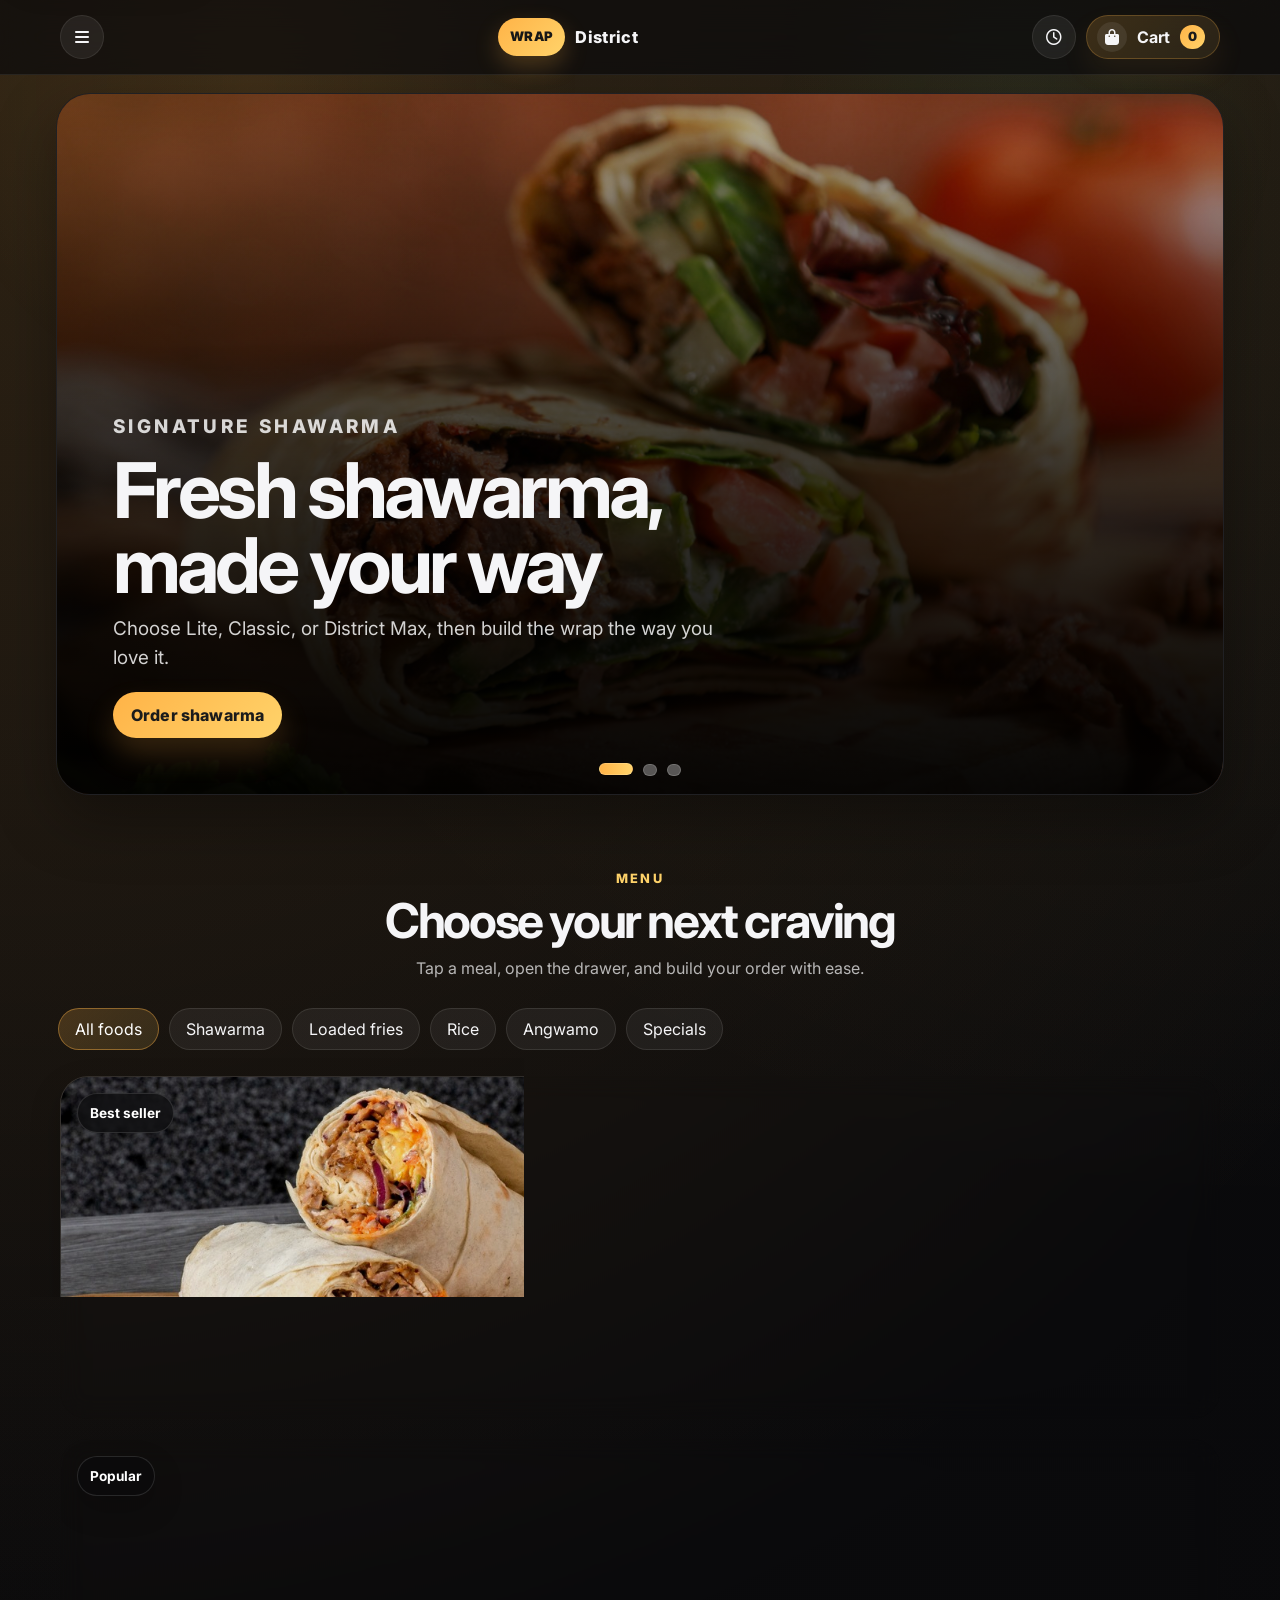
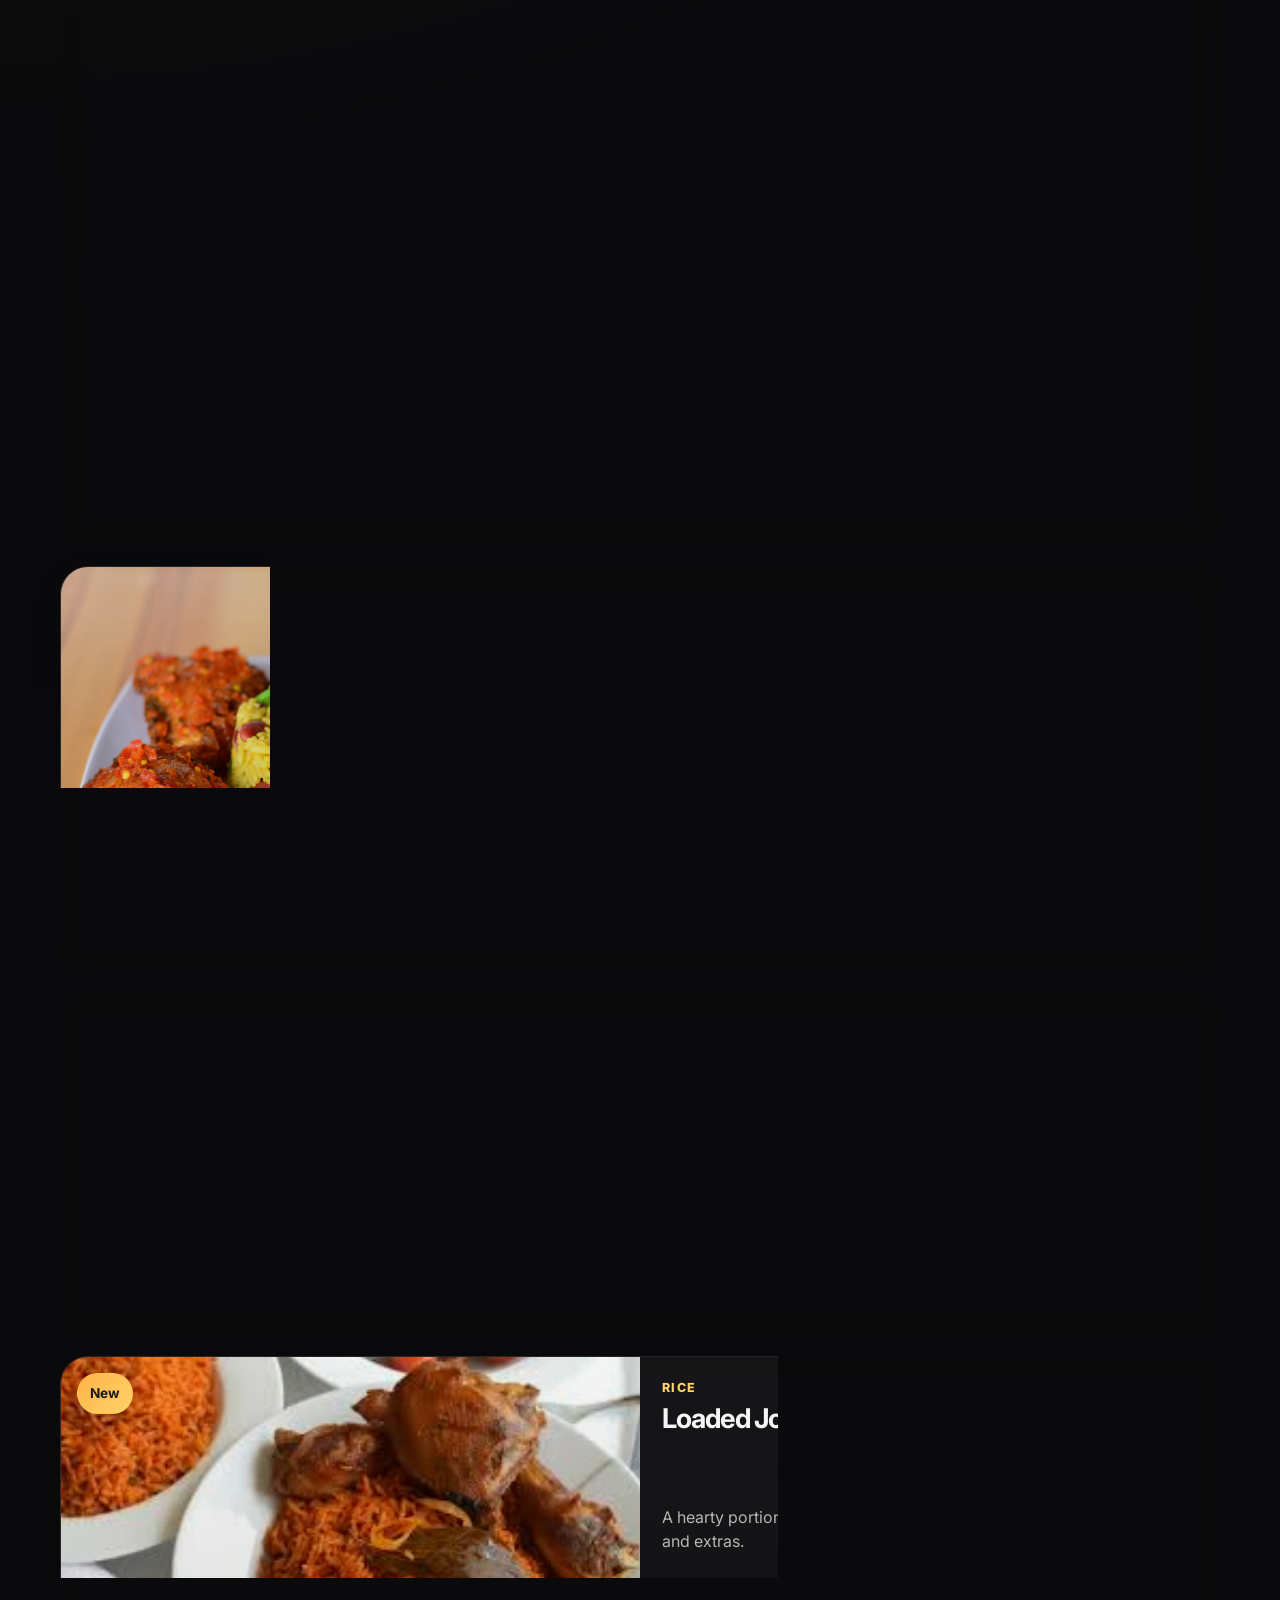
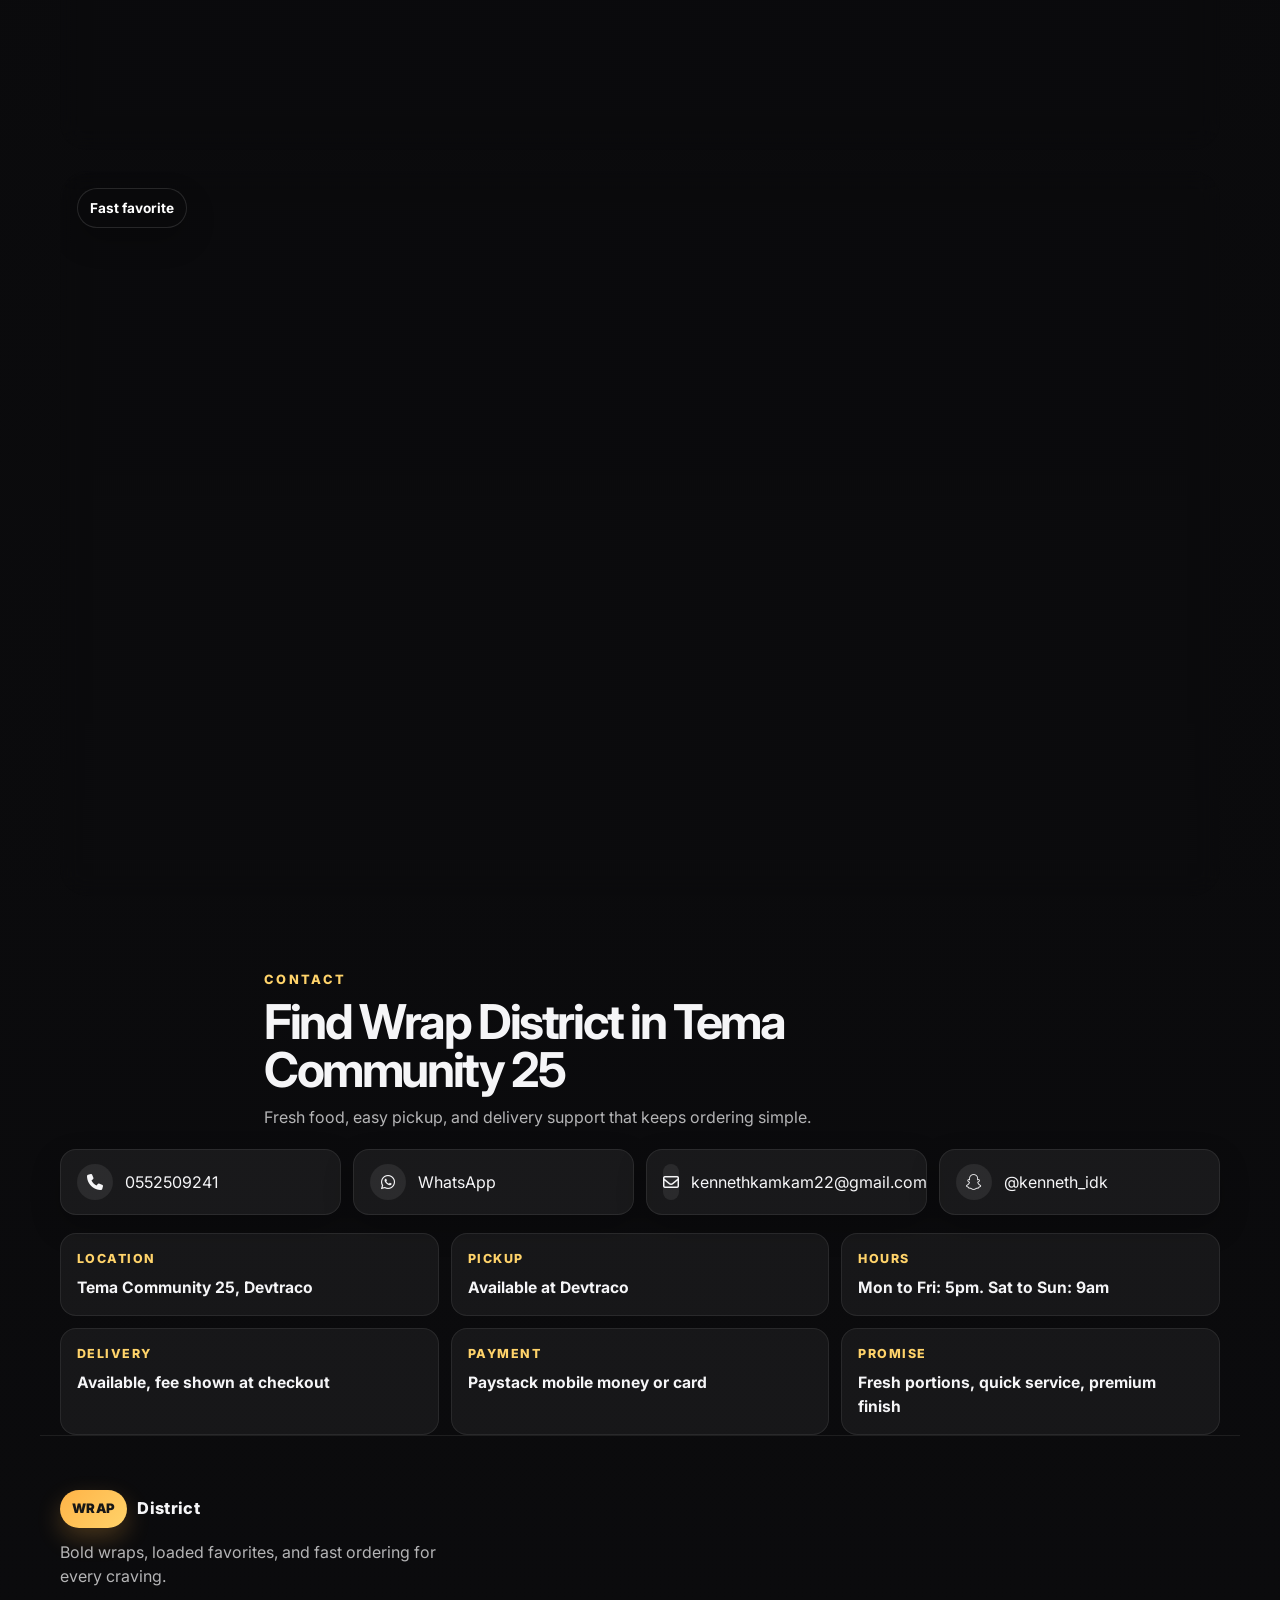
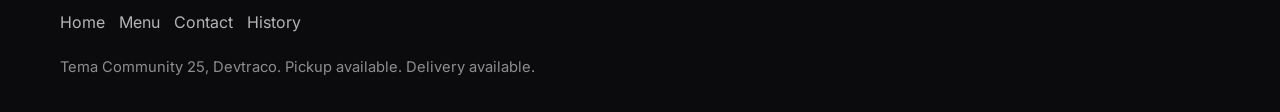
==== commit c022e9fb: "Update index.html" ====
--- a/index.html
+++ b/index.html
@@ -8,9 +8,9 @@
     name="description"
     content="Wrap District, premium shawarma, loaded fries, rice, angwamo, jollof, and noodles in Tema Community 25, Devtraco."
   />
-  <title>Wrap District | Order Fresh, Fast, Premium</title>
-<link rel="icon" type="image/jpeg" sizes="32x32" href="thumb-shawarma.jpg" />
-<link rel="apple-touch-icon" href="thumb-shawarma.jpg" />
+  <title>Wrap District</title>
+  <link rel="icon" type="image/jpeg" sizes="32x32" href="thumb-shawarma.jpg" />
+  <link rel="apple-touch-icon" href="thumb-shawarma.jpg" />
   <link rel="preconnect" href="https://fonts.googleapis.com" />
   <link rel="preconnect" href="https://fonts.gstatic.com" crossorigin />
   <link
@@ -88,7 +88,7 @@
   </aside>
 
   <main id="main">
-    <section class="hero" id="hero" aria-label="Featured promotions">
+    <section class="hero" id="hero" aria-label="Featured items">
       <div class="hero__slider" id="heroSlider">
         <article
           class="hero__slide hero__slide--active"
@@ -96,8 +96,8 @@
           style="background-image: linear-gradient(180deg, rgba(0,0,0,.18), rgba(0,0,0,.8)), url('promo-shawarma.jpg');"
         >
           <div class="hero__content">
-            <p class="hero__eyebrow">This week only</p>
-            <h1>Buy 2 shawarmas, get the 3rd one free</h1>
+            <p class="hero__eyebrow">Signature shawarma</p>
+            <h1>Fresh shawarma, made your way</h1>
             <p>
               Choose Lite, Classic, or District Max, then build the wrap the way you love it.
             </p>
@@ -115,10 +115,10 @@
           style="background-image: linear-gradient(180deg, rgba(0,0,0,.18), rgba(0,0,0,.8)), url('https://images.unsplash.com/photo-1763208385612-fbbf89e4a5ed?auto=format&fit=crop&fm=jpg&ixid=M3wxMjA3fDB8MHxzZWFyY2h8MTh8fGxvYWRlZCUyMGZyaWVzfGVufDB8fDB8fHww&ixlib=rb-4.1.0&q=60&w=3000');"
         >
           <div class="hero__content">
-            <p class="hero__eyebrow">Free Coke with every order</p>
-            <h2>Loaded fries come with a free Coke</h2>
+            <p class="hero__eyebrow">Loaded fries</p>
+            <h2>Crispy, loaded fries for any craving</h2>
             <p>
-              Go rich, crispy, and loaded. The free drink appears automatically in the cart during promo hours.
+              Go rich, crispy, and loaded with your favorite toppings.
             </p>
             <div class="hero__actions">
               <button class="btn btn--primary" type="button" data-open-product="loaded-fries">
@@ -134,8 +134,8 @@
           style="background-image: linear-gradient(180deg, rgba(0,0,0,.18), rgba(0,0,0,.8)), url('https://images.unsplash.com/photo-1665556899022-9761f95769e5?auto=format&fit=crop&fm=jpg&ixid=M3wxMjA3fDB8MHxwaG90by1wYWdlfHx8fGVufDB8fHx8fA%3D%3D&ixlib=rb-4.1.0&q=60&w=3000');"
         >
           <div class="hero__content">
-            <p class="hero__eyebrow">More favorites, more value</p>
-            <h2>Enjoy discounts on our other foods</h2>
+            <p class="hero__eyebrow">More favorites</p>
+            <h2>Explore rice, angwamo, jollof, and noodles</h2>
             <p>
               Fried rice, loaded angwamo, loaded jollof, and noodles are ready for easy ordering.
             </p>
@@ -178,7 +178,7 @@
               src="thumb-shawarma.jpg"
               alt="Shawarma wrap"
             />
-            <span class="menu-badge">Buy 2 → 1 Free</span>
+            <span class="menu-badge">Best seller</span>
           </div>
 
           <div class="menu-item__content">
@@ -212,7 +212,7 @@
               src="promo-fries.jpg"
               alt="Loaded fries"
             />
-            <span class="menu-badge">Free Coke</span>
+            <span class="menu-badge">Popular</span>
           </div>
 
           <div class="menu-item__content">
@@ -225,7 +225,7 @@
             </div>
 
             <p class="menu-item__text">
-              Choose a portion and add toppings. The free Coke joins the cart automatically during promo hours.
+              Choose a portion and add toppings for a rich, crispy finish.
             </p>
 
             <div class="menu-item__meta">
@@ -255,7 +255,11 @@
                 <p class="menu-item__category">Rice</p>
                 <h3>Fried Rice</h3>
               </div>
-              <strong class="menu-item__price">GHC 60</strong>
+              <strong class="menu-item__price menu-item__price--stacked">
+                <span>GHC 65</span>
+                <span>GHC 75</span>
+                <span>GHC 85</span>
+              </strong>
             </div>
 
             <p class="menu-item__text">
@@ -274,7 +278,7 @@
               src="hero-angwamo-large.jpg"
               alt="Loaded angwamo"
             />
-            <span class="menu-badge">New price</span>
+            <span class="menu-badge">Original prices</span>
           </div>
 
           <div class="menu-item__content">
@@ -284,13 +288,14 @@
                 <h3>Loaded Angwamo</h3>
               </div>
               <strong class="menu-item__price menu-item__price--stacked">
-                <span class="price-old">GHC 65</span>
-                <span>From GHC 60</span>
+                <span>GHC 65</span>
+                <span>GHC 75</span>
+                <span>GHC 85</span>
               </strong>
             </div>
 
             <p class="menu-item__text">
-              Basic, Classic, or Max. The new price is highlighted and the old price stays crossed out.
+              Basic, Classic, or Max with the original prices now restored.
             </p>
 
             <button class="btn btn--primary btn--wide" type="button" data-open-product="loaded-angwamo">
@@ -416,8 +421,6 @@
       </div>
     </section>
   </main>
-
-
 
   <aside class="drawer drawer--product" id="productDrawer" aria-hidden="true" aria-label="Food item drawer">
     <div class="drawer__backdrop" data-close-product></div>
@@ -490,8 +493,8 @@
             <strong id="cartSubtotal">GHC 0.00</strong>
           </div>
           <div class="summary-row">
-            <span>Promo discount</span>
-            <strong id="cartDiscount">GHC 0.00</strong>
+            <span>Processing fee</span>
+            <strong id="cartProcessingFee">GHC 0.00</strong>
           </div>
           <div class="summary-row summary-row--total">
             <span>Total</span>
@@ -586,6 +589,7 @@
             </span>
           </label>
         </div>
+
         <div class="checkout-items-card">
           <div class="checkout-items-card__head">
             <h3>Your items</h3>
@@ -593,6 +597,7 @@
           </div>
           <div class="checkout-items-list" id="checkoutItemsList"></div>
         </div>
+
         <div class="checkout-summary">
           <div class="summary-row">
             <span>Subtotal</span>
@@ -603,8 +608,8 @@
             <strong id="checkoutDelivery">Calculated after checkout</strong>
           </div>
           <div class="summary-row">
-            <span>Promo discount</span>
-            <strong id="checkoutDiscount">GHC 0.00</strong>
+            <span>Processing fee</span>
+            <strong id="checkoutProcessingFee">GHC 0.00</strong>
           </div>
           <div class="summary-row summary-row--total">
             <span>Total due</span>
@@ -708,7 +713,7 @@
       <section class="invoice__totals">
         <p><strong>Subtotal:</strong> <span data-invoice-subtotal></span></p>
         <p><strong>Delivery:</strong> <span data-invoice-delivery></span></p>
-        <p><strong>Promo discount:</strong> <span data-invoice-discount></span></p>
+        <p><strong>Processing fee:</strong> <span data-invoice-processing-fee></span></p>
         <p><strong>Total:</strong> <span data-invoice-total></span></p>
       </section>
     </article>
@@ -759,8 +764,9 @@
       Tema Community 25, Devtraco. Pickup available. Delivery available.
     </div>
   </footer>
-<script src="https://cdn.jsdelivr.net/npm/jspdf@2.5.1/dist/jspdf.umd.min.js"></script>
-<script src="https://cdn.jsdelivr.net/npm/jspdf-autotable@3.8.4/dist/jspdf.plugin.autotable.min.js"></script>
+
+  <script src="https://cdn.jsdelivr.net/npm/jspdf@2.5.1/dist/jspdf.umd.min.js"></script>
+  <script src="https://cdn.jsdelivr.net/npm/jspdf-autotable@3.8.4/dist/jspdf.plugin.autotable.min.js"></script>
   <script src="script.js" defer></script>
 </body>
 </html>
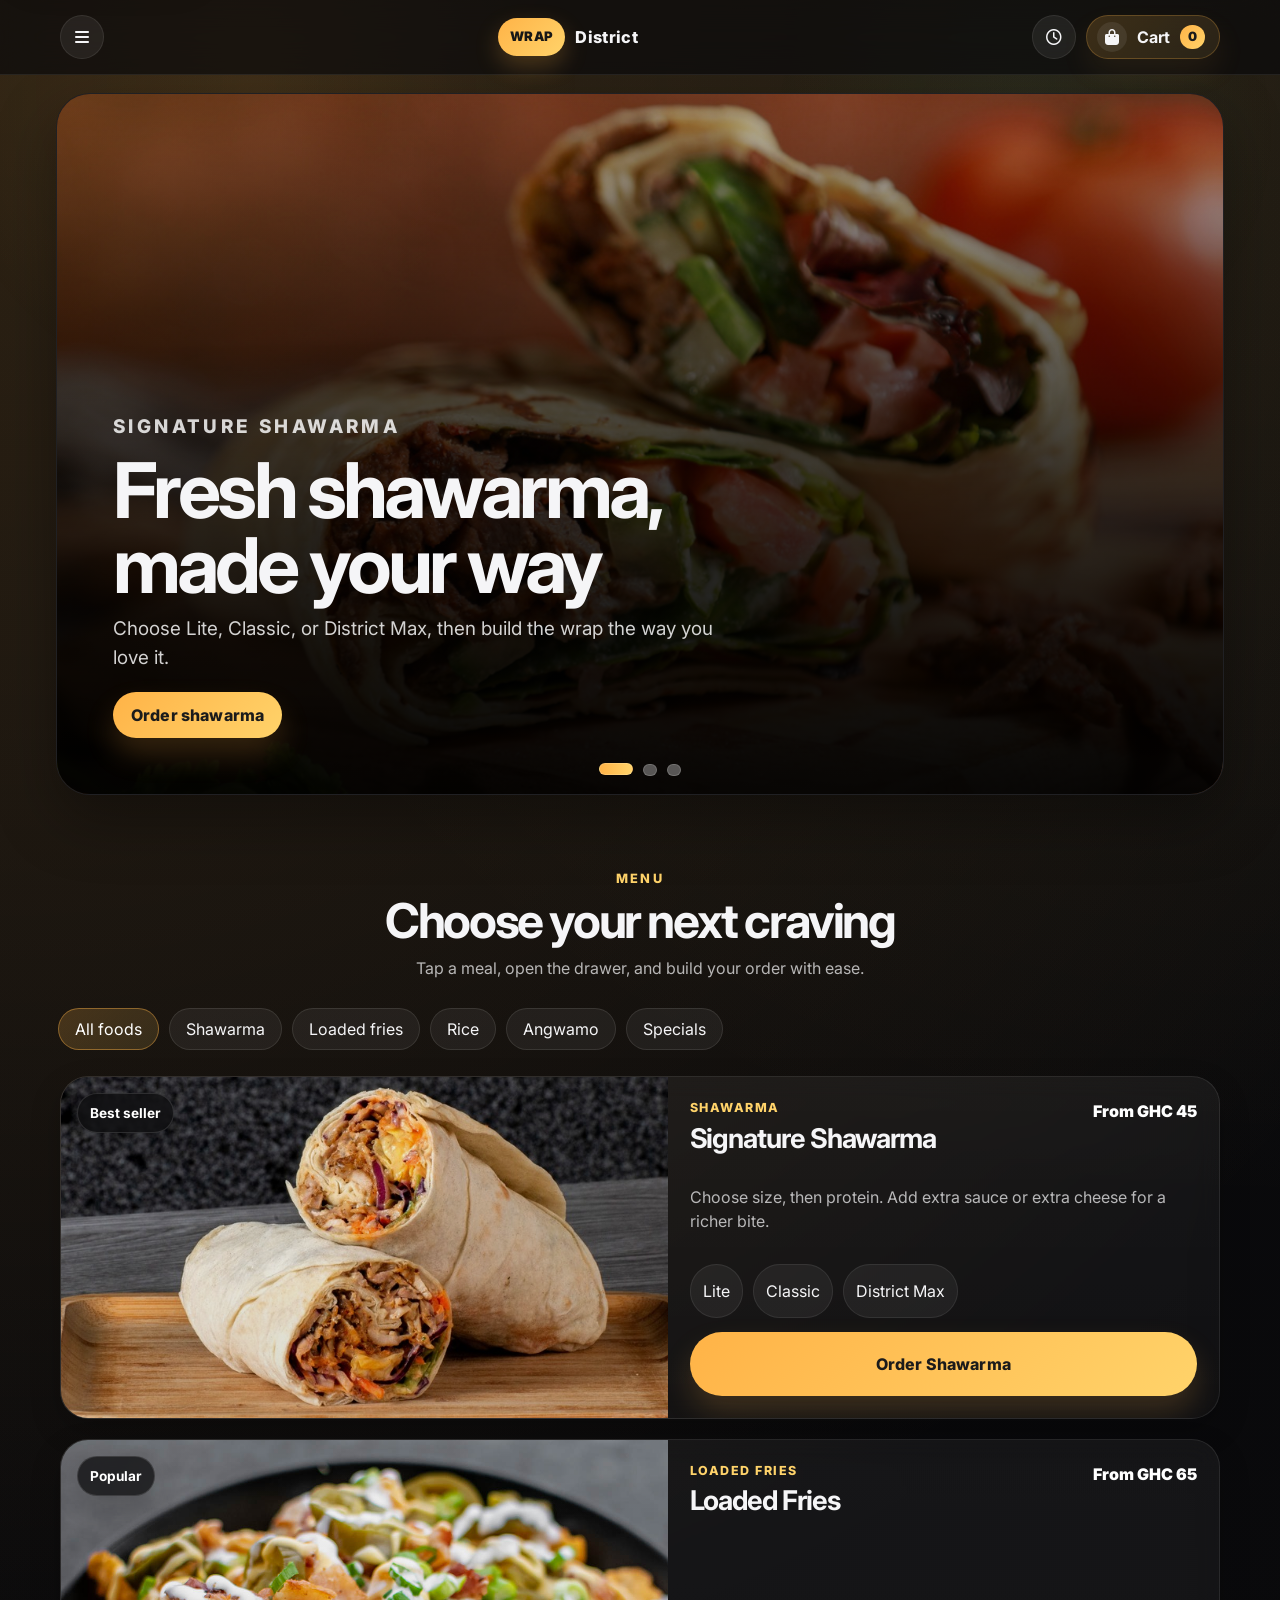
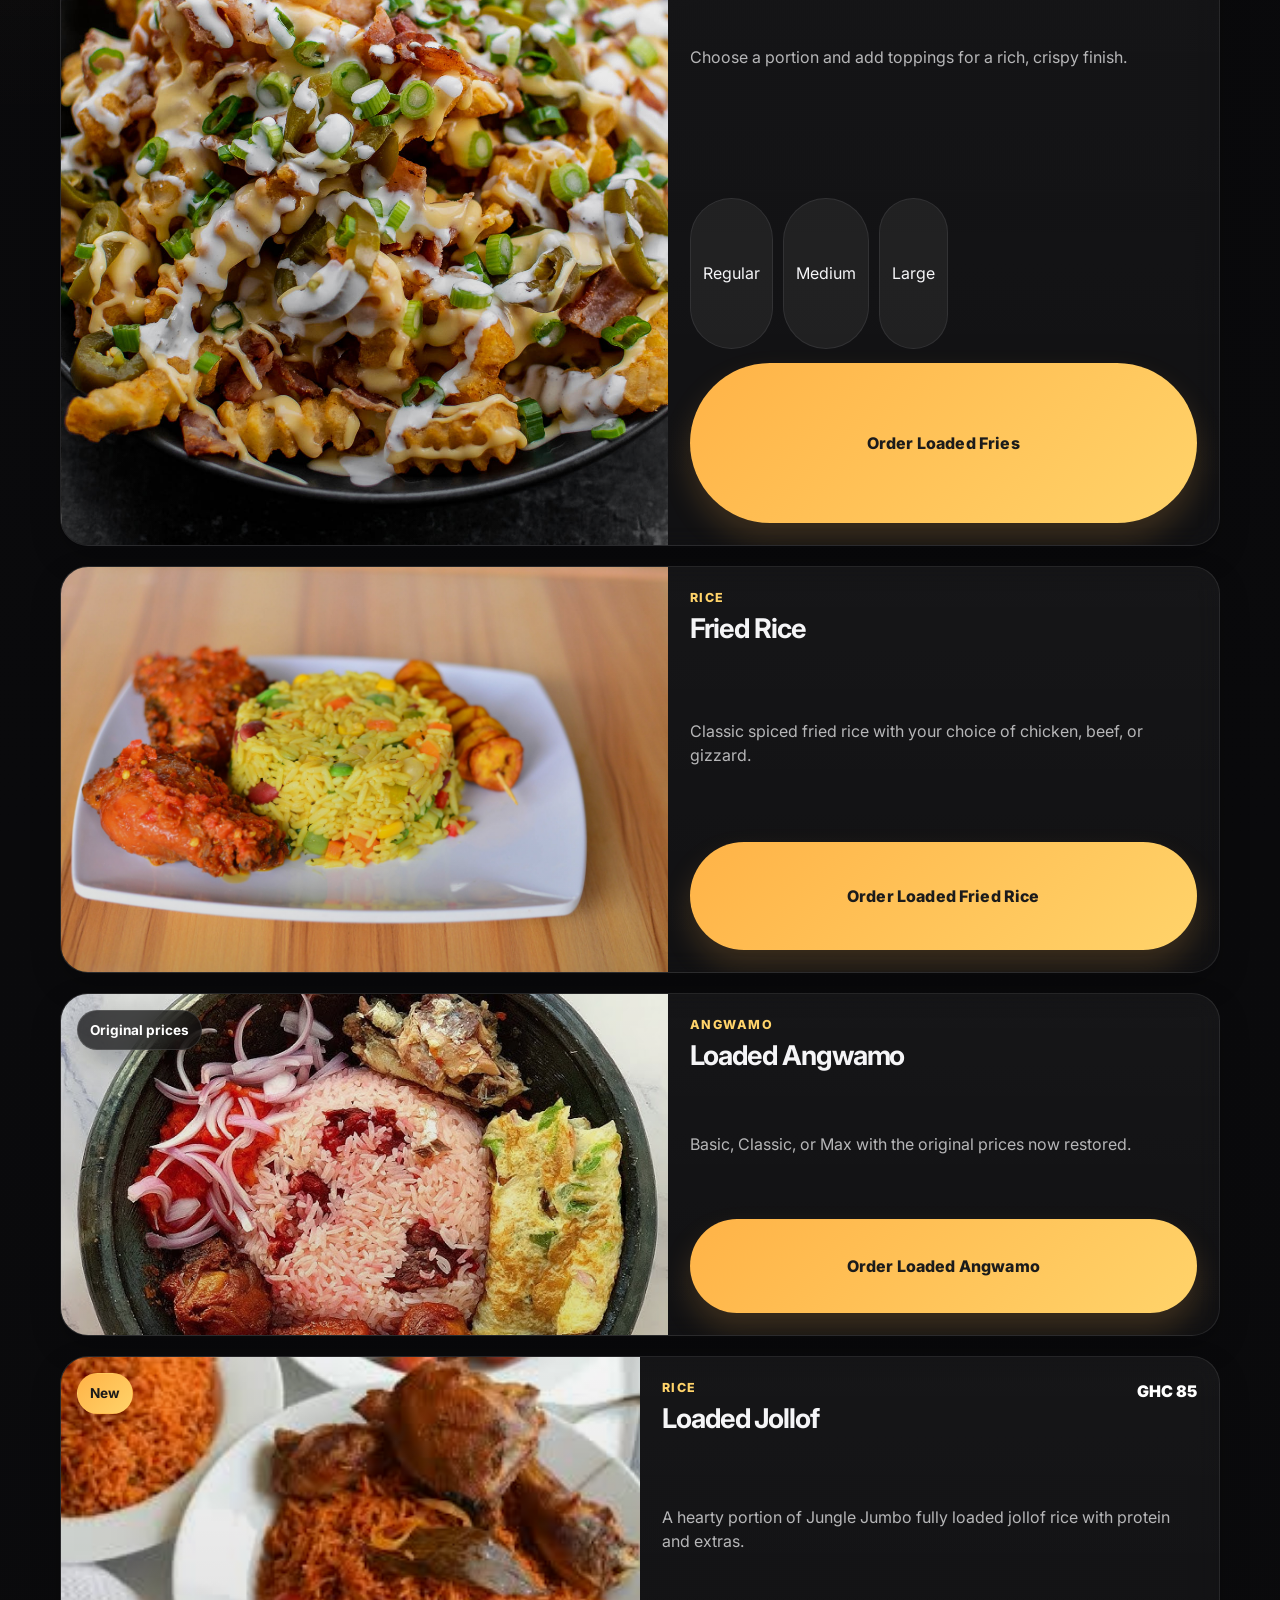
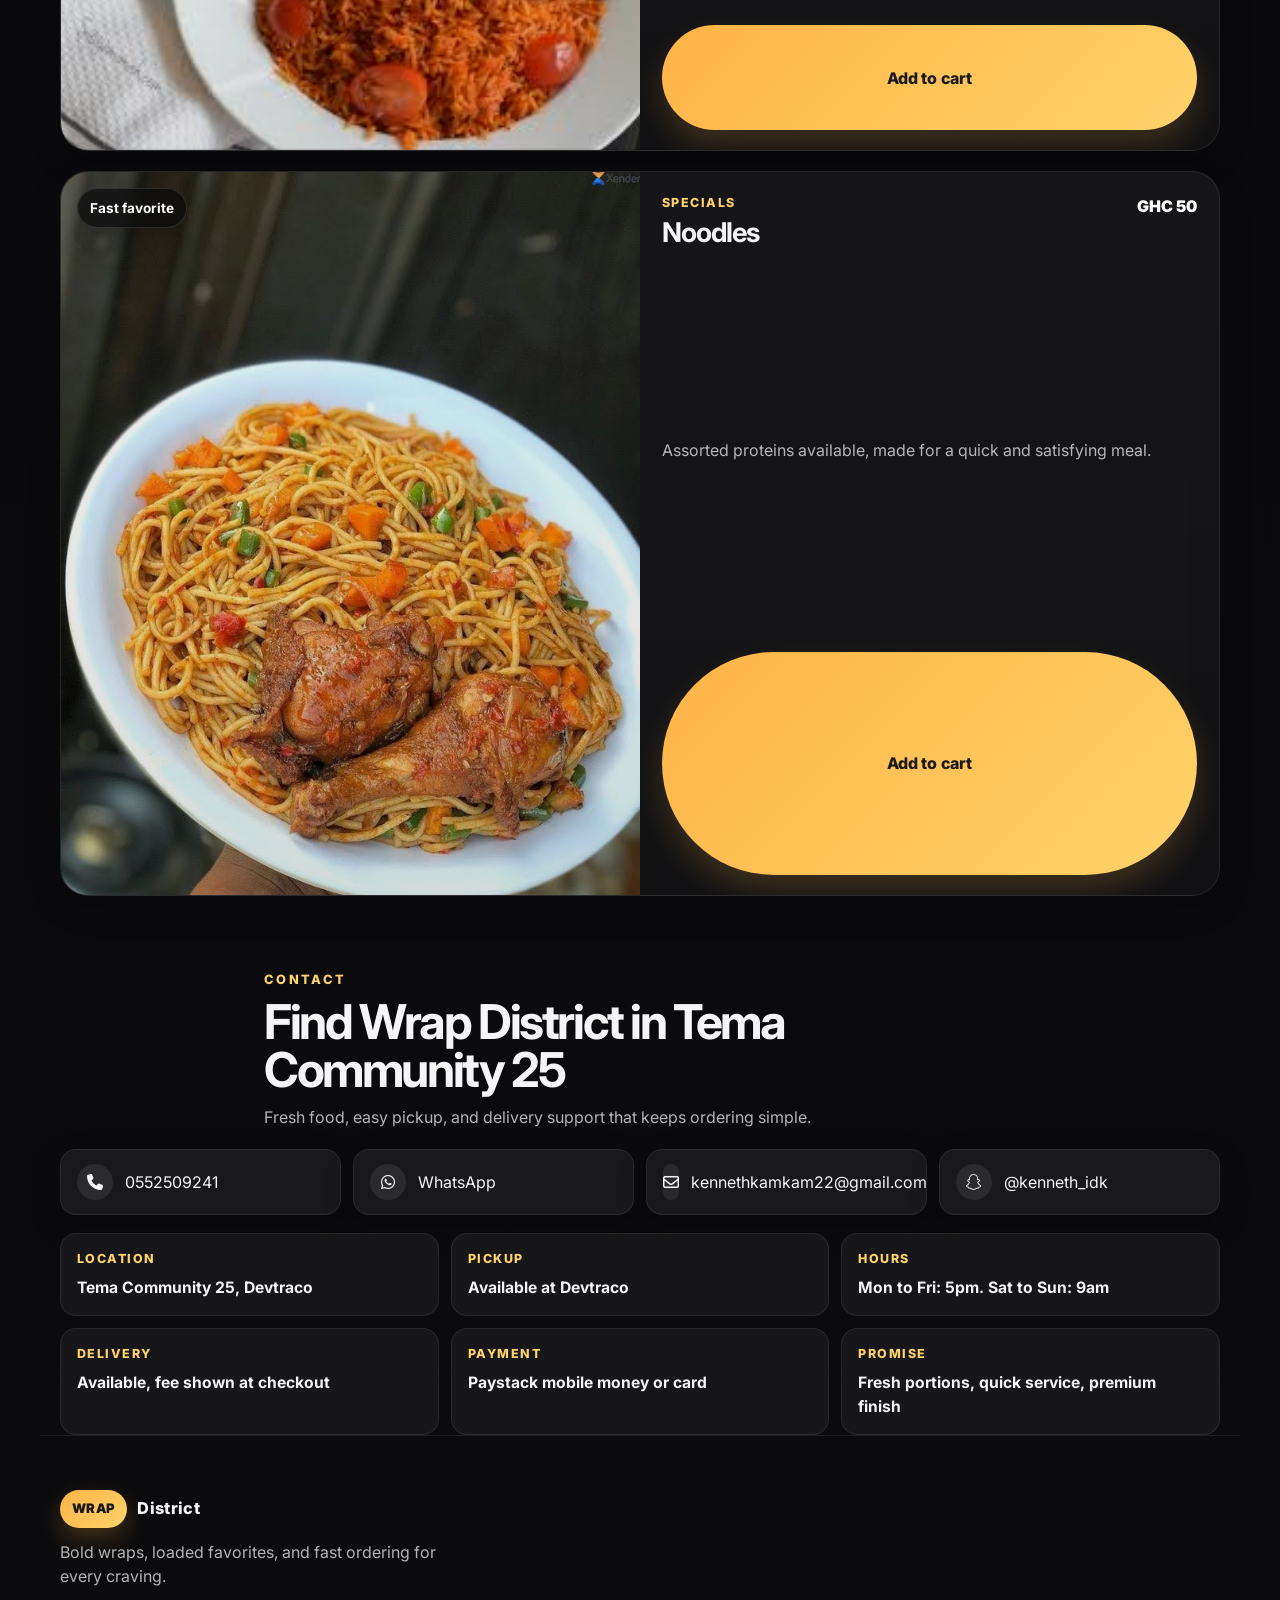
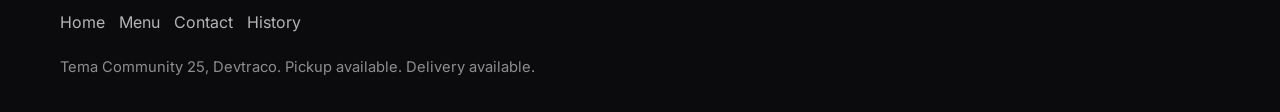
==== commit 7a1250b1: "Update index.html" ====
--- a/index.html
+++ b/index.html
@@ -255,11 +255,7 @@
                 <p class="menu-item__category">Rice</p>
                 <h3>Fried Rice</h3>
               </div>
-              <strong class="menu-item__price menu-item__price--stacked">
-                <span>GHC 65</span>
-                <span>GHC 75</span>
-                <span>GHC 85</span>
-              </strong>
+            
             </div>
 
             <p class="menu-item__text">
@@ -287,11 +283,7 @@
                 <p class="menu-item__category">Angwamo</p>
                 <h3>Loaded Angwamo</h3>
               </div>
-              <strong class="menu-item__price menu-item__price--stacked">
-                <span>GHC 65</span>
-                <span>GHC 75</span>
-                <span>GHC 85</span>
-              </strong>
+            
             </div>
 
             <p class="menu-item__text">
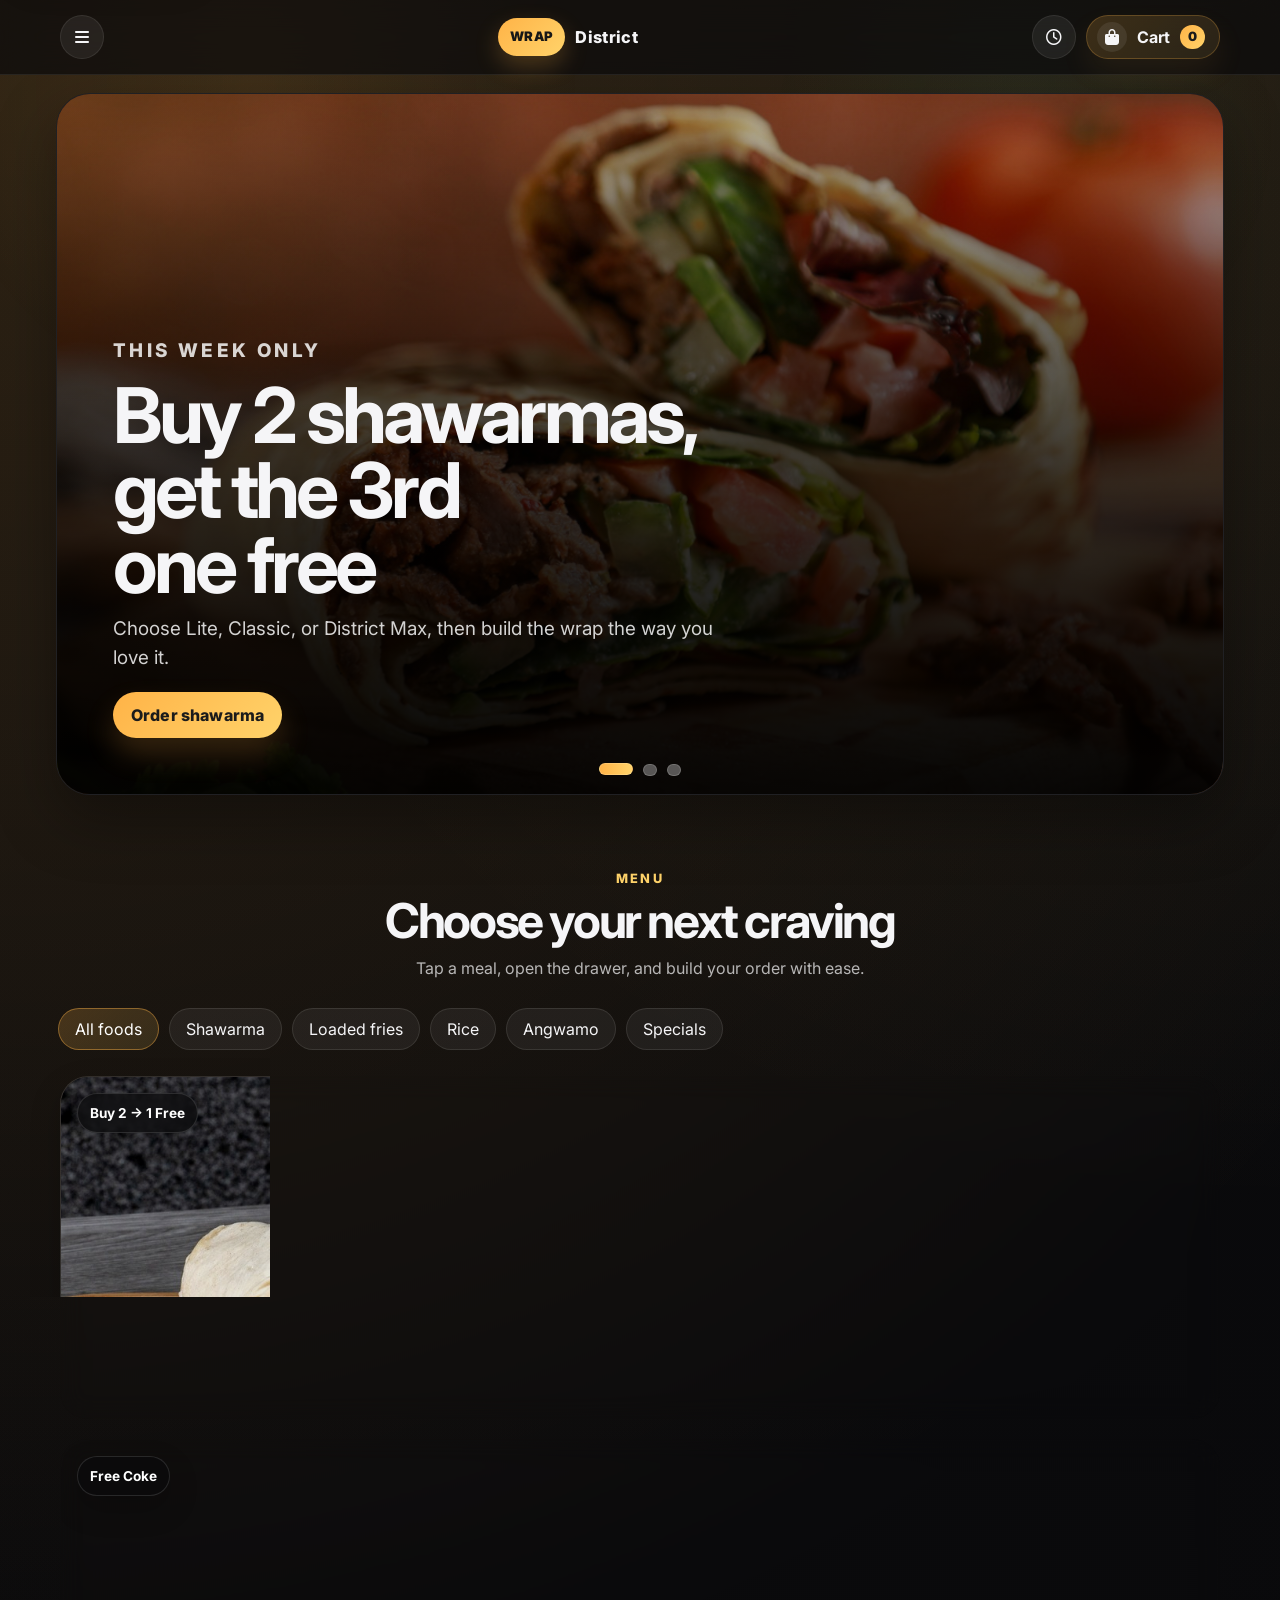
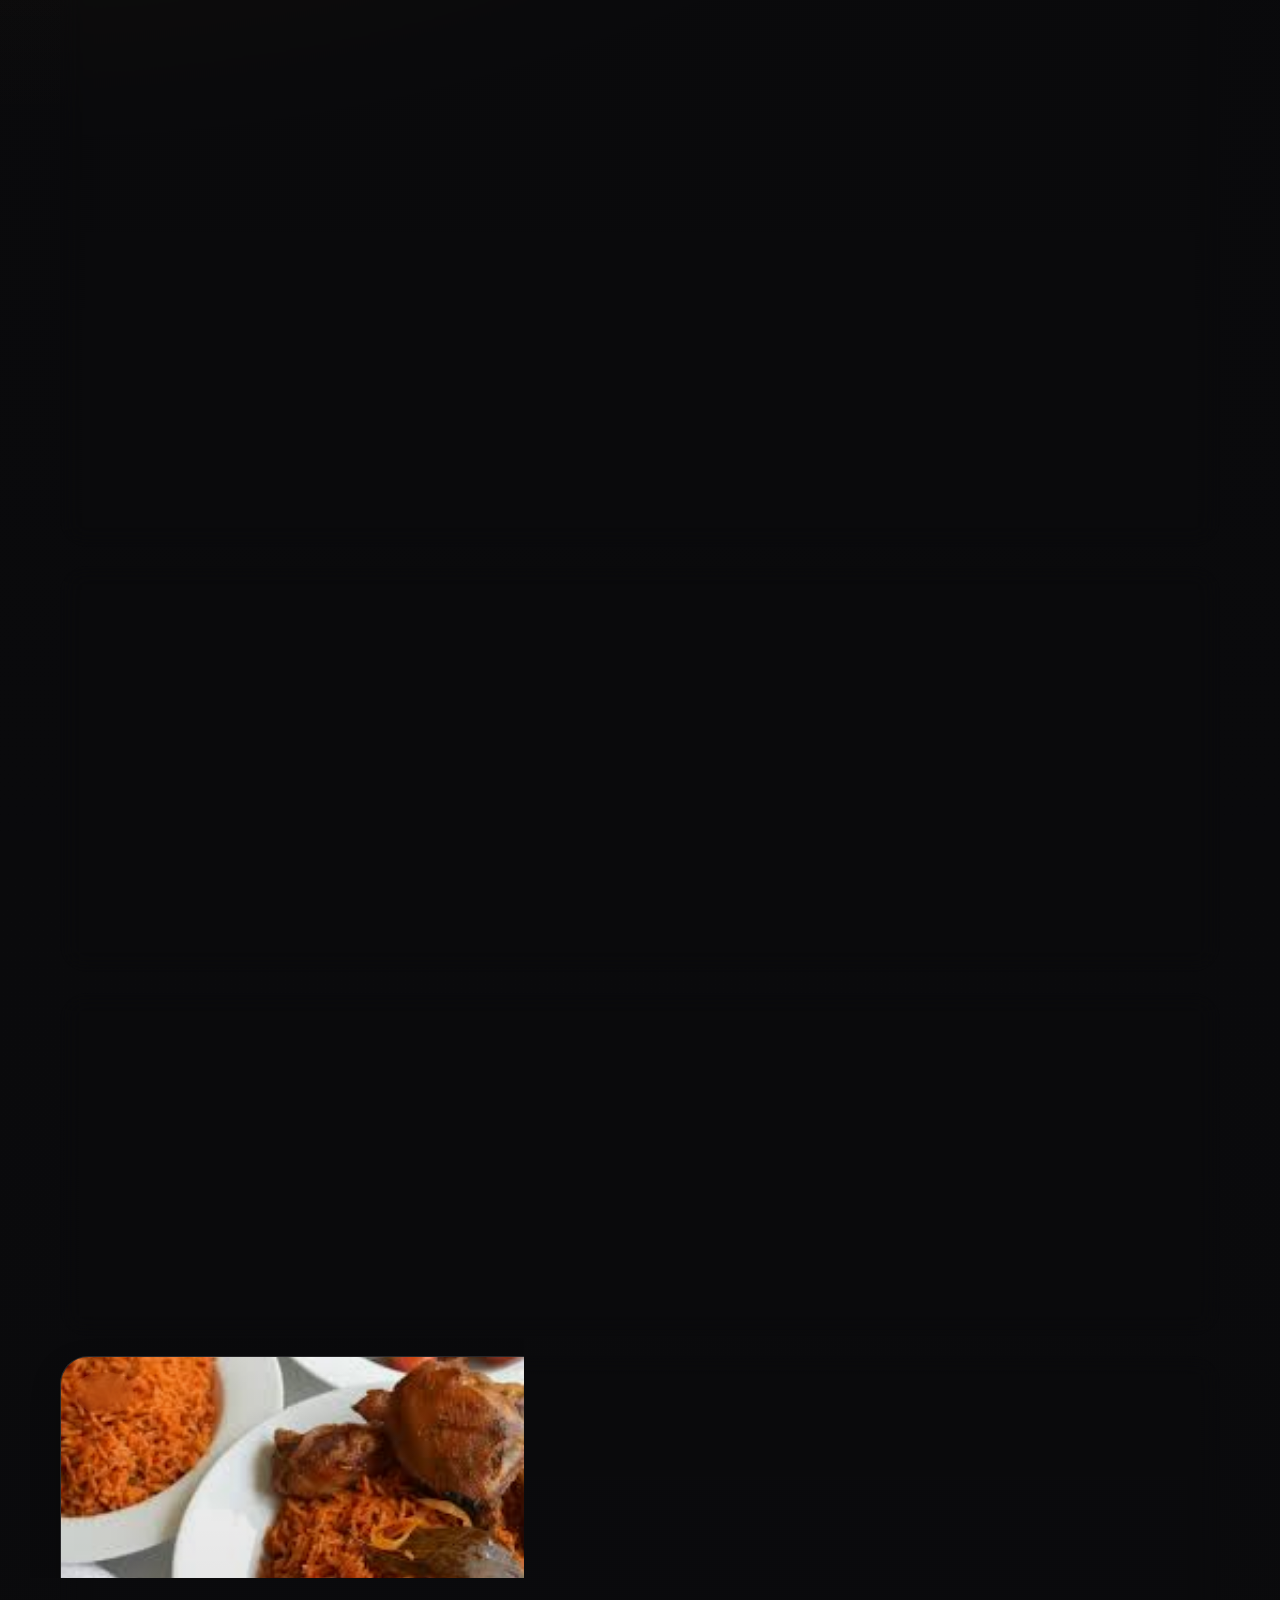
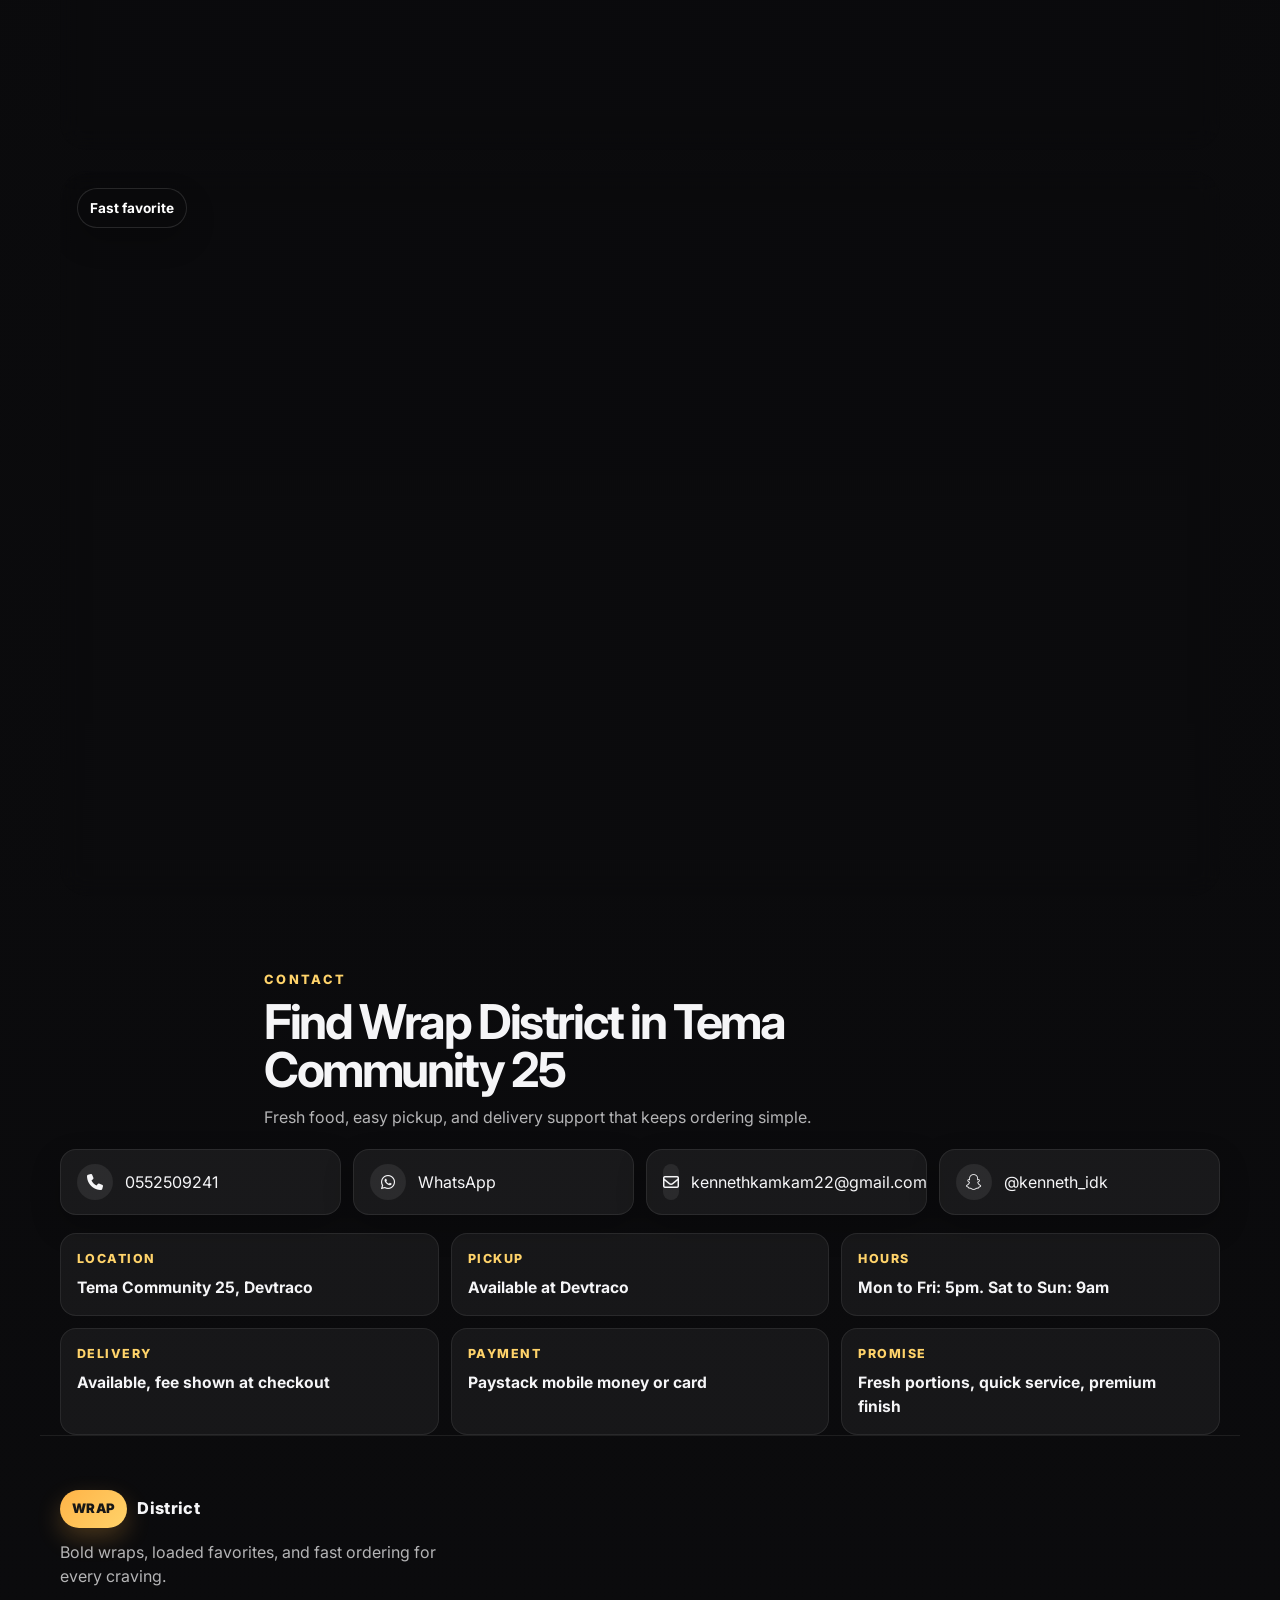
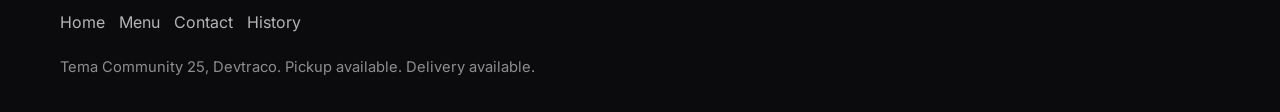
==== commit 237124c8: "Update index.html" ====
--- a/index.html
+++ b/index.html
@@ -9,8 +9,8 @@
     content="Wrap District, premium shawarma, loaded fries, rice, angwamo, jollof, and noodles in Tema Community 25, Devtraco."
   />
   <title>Wrap District</title>
-  <link rel="icon" type="image/jpeg" sizes="32x32" href="thumb-shawarma.jpg" />
-  <link rel="apple-touch-icon" href="thumb-shawarma.jpg" />
+<link rel="icon" type="image/jpeg" sizes="32x32" href="thumb-shawarma.jpg" />
+<link rel="apple-touch-icon" href="thumb-shawarma.jpg" />
   <link rel="preconnect" href="https://fonts.googleapis.com" />
   <link rel="preconnect" href="https://fonts.gstatic.com" crossorigin />
   <link
@@ -88,7 +88,7 @@
   </aside>
 
   <main id="main">
-    <section class="hero" id="hero" aria-label="Featured items">
+    <section class="hero" id="hero" aria-label="Featured promotions">
       <div class="hero__slider" id="heroSlider">
         <article
           class="hero__slide hero__slide--active"
@@ -96,8 +96,8 @@
           style="background-image: linear-gradient(180deg, rgba(0,0,0,.18), rgba(0,0,0,.8)), url('promo-shawarma.jpg');"
         >
           <div class="hero__content">
-            <p class="hero__eyebrow">Signature shawarma</p>
-            <h1>Fresh shawarma, made your way</h1>
+            <p class="hero__eyebrow">This week only</p>
+            <h1>Buy 2 shawarmas, get the 3rd one free</h1>
             <p>
               Choose Lite, Classic, or District Max, then build the wrap the way you love it.
             </p>
@@ -115,10 +115,10 @@
           style="background-image: linear-gradient(180deg, rgba(0,0,0,.18), rgba(0,0,0,.8)), url('https://images.unsplash.com/photo-1763208385612-fbbf89e4a5ed?auto=format&fit=crop&fm=jpg&ixid=M3wxMjA3fDB8MHxzZWFyY2h8MTh8fGxvYWRlZCUyMGZyaWVzfGVufDB8fDB8fHww&ixlib=rb-4.1.0&q=60&w=3000');"
         >
           <div class="hero__content">
-            <p class="hero__eyebrow">Loaded fries</p>
-            <h2>Crispy, loaded fries for any craving</h2>
+            <p class="hero__eyebrow">Free Coke with every order</p>
+            <h2>Loaded fries come with a free Coke</h2>
             <p>
-              Go rich, crispy, and loaded with your favorite toppings.
+              Go rich, crispy, and loaded. The free drink appears automatically in the cart during promo hours.
             </p>
             <div class="hero__actions">
               <button class="btn btn--primary" type="button" data-open-product="loaded-fries">
@@ -134,8 +134,8 @@
           style="background-image: linear-gradient(180deg, rgba(0,0,0,.18), rgba(0,0,0,.8)), url('https://images.unsplash.com/photo-1665556899022-9761f95769e5?auto=format&fit=crop&fm=jpg&ixid=M3wxMjA3fDB8MHxwaG90by1wYWdlfHx8fGVufDB8fHx8fA%3D%3D&ixlib=rb-4.1.0&q=60&w=3000');"
         >
           <div class="hero__content">
-            <p class="hero__eyebrow">More favorites</p>
-            <h2>Explore rice, angwamo, jollof, and noodles</h2>
+            <p class="hero__eyebrow">More favorites, more value</p>
+            <h2>Enjoy discounts on our other foods</h2>
             <p>
               Fried rice, loaded angwamo, loaded jollof, and noodles are ready for easy ordering.
             </p>
@@ -178,7 +178,7 @@
               src="thumb-shawarma.jpg"
               alt="Shawarma wrap"
             />
-            <span class="menu-badge">Best seller</span>
+            <span class="menu-badge">Buy 2 → 1 Free</span>
           </div>
 
           <div class="menu-item__content">
@@ -212,7 +212,7 @@
               src="promo-fries.jpg"
               alt="Loaded fries"
             />
-            <span class="menu-badge">Popular</span>
+            <span class="menu-badge">Free Coke</span>
           </div>
 
           <div class="menu-item__content">
@@ -225,7 +225,7 @@
             </div>
 
             <p class="menu-item__text">
-              Choose a portion and add toppings for a rich, crispy finish.
+              Choose a portion and add toppings. The free Coke joins the cart automatically during promo hours.
             </p>
 
             <div class="menu-item__meta">
@@ -255,7 +255,7 @@
                 <p class="menu-item__category">Rice</p>
                 <h3>Fried Rice</h3>
               </div>
-            
+              <strong class="menu-item__price">GHC 60</strong>
             </div>
 
             <p class="menu-item__text">
@@ -274,7 +274,7 @@
               src="hero-angwamo-large.jpg"
               alt="Loaded angwamo"
             />
-            <span class="menu-badge">Original prices</span>
+            <span class="menu-badge">New price</span>
           </div>
 
           <div class="menu-item__content">
@@ -283,11 +283,14 @@
                 <p class="menu-item__category">Angwamo</p>
                 <h3>Loaded Angwamo</h3>
               </div>
-            
+              <strong class="menu-item__price menu-item__price--stacked">
+                <span class="price-old">GHC 65</span>
+                <span>From GHC 60</span>
+              </strong>
             </div>
 
             <p class="menu-item__text">
-              Basic, Classic, or Max with the original prices now restored.
+              Basic, Classic, or Max. The new price is highlighted and the old price stays crossed out.
             </p>
 
             <button class="btn btn--primary btn--wide" type="button" data-open-product="loaded-angwamo">
@@ -413,6 +416,8 @@
       </div>
     </section>
   </main>
+
+
 
   <aside class="drawer drawer--product" id="productDrawer" aria-hidden="true" aria-label="Food item drawer">
     <div class="drawer__backdrop" data-close-product></div>
@@ -485,8 +490,8 @@
             <strong id="cartSubtotal">GHC 0.00</strong>
           </div>
           <div class="summary-row">
-            <span>Processing fee</span>
-            <strong id="cartProcessingFee">GHC 0.00</strong>
+            <span>Promo discount</span>
+            <strong id="cartDiscount">GHC 0.00</strong>
           </div>
           <div class="summary-row summary-row--total">
             <span>Total</span>
@@ -581,7 +586,6 @@
             </span>
           </label>
         </div>
-
         <div class="checkout-items-card">
           <div class="checkout-items-card__head">
             <h3>Your items</h3>
@@ -589,7 +593,6 @@
           </div>
           <div class="checkout-items-list" id="checkoutItemsList"></div>
         </div>
-
         <div class="checkout-summary">
           <div class="summary-row">
             <span>Subtotal</span>
@@ -600,8 +603,8 @@
             <strong id="checkoutDelivery">Calculated after checkout</strong>
           </div>
           <div class="summary-row">
-            <span>Processing fee</span>
-            <strong id="checkoutProcessingFee">GHC 0.00</strong>
+            <span>Promo discount</span>
+            <strong id="checkoutDiscount">GHC 0.00</strong>
           </div>
           <div class="summary-row summary-row--total">
             <span>Total due</span>
@@ -705,7 +708,7 @@
       <section class="invoice__totals">
         <p><strong>Subtotal:</strong> <span data-invoice-subtotal></span></p>
         <p><strong>Delivery:</strong> <span data-invoice-delivery></span></p>
-        <p><strong>Processing fee:</strong> <span data-invoice-processing-fee></span></p>
+        <p><strong>Promo discount:</strong> <span data-invoice-discount></span></p>
         <p><strong>Total:</strong> <span data-invoice-total></span></p>
       </section>
     </article>
@@ -756,9 +759,8 @@
       Tema Community 25, Devtraco. Pickup available. Delivery available.
     </div>
   </footer>
-
-  <script src="https://cdn.jsdelivr.net/npm/jspdf@2.5.1/dist/jspdf.umd.min.js"></script>
-  <script src="https://cdn.jsdelivr.net/npm/jspdf-autotable@3.8.4/dist/jspdf.plugin.autotable.min.js"></script>
+<script src="https://cdn.jsdelivr.net/npm/jspdf@2.5.1/dist/jspdf.umd.min.js"></script>
+<script src="https://cdn.jsdelivr.net/npm/jspdf-autotable@3.8.4/dist/jspdf.plugin.autotable.min.js"></script>
   <script src="script.js" defer></script>
 </body>
 </html>
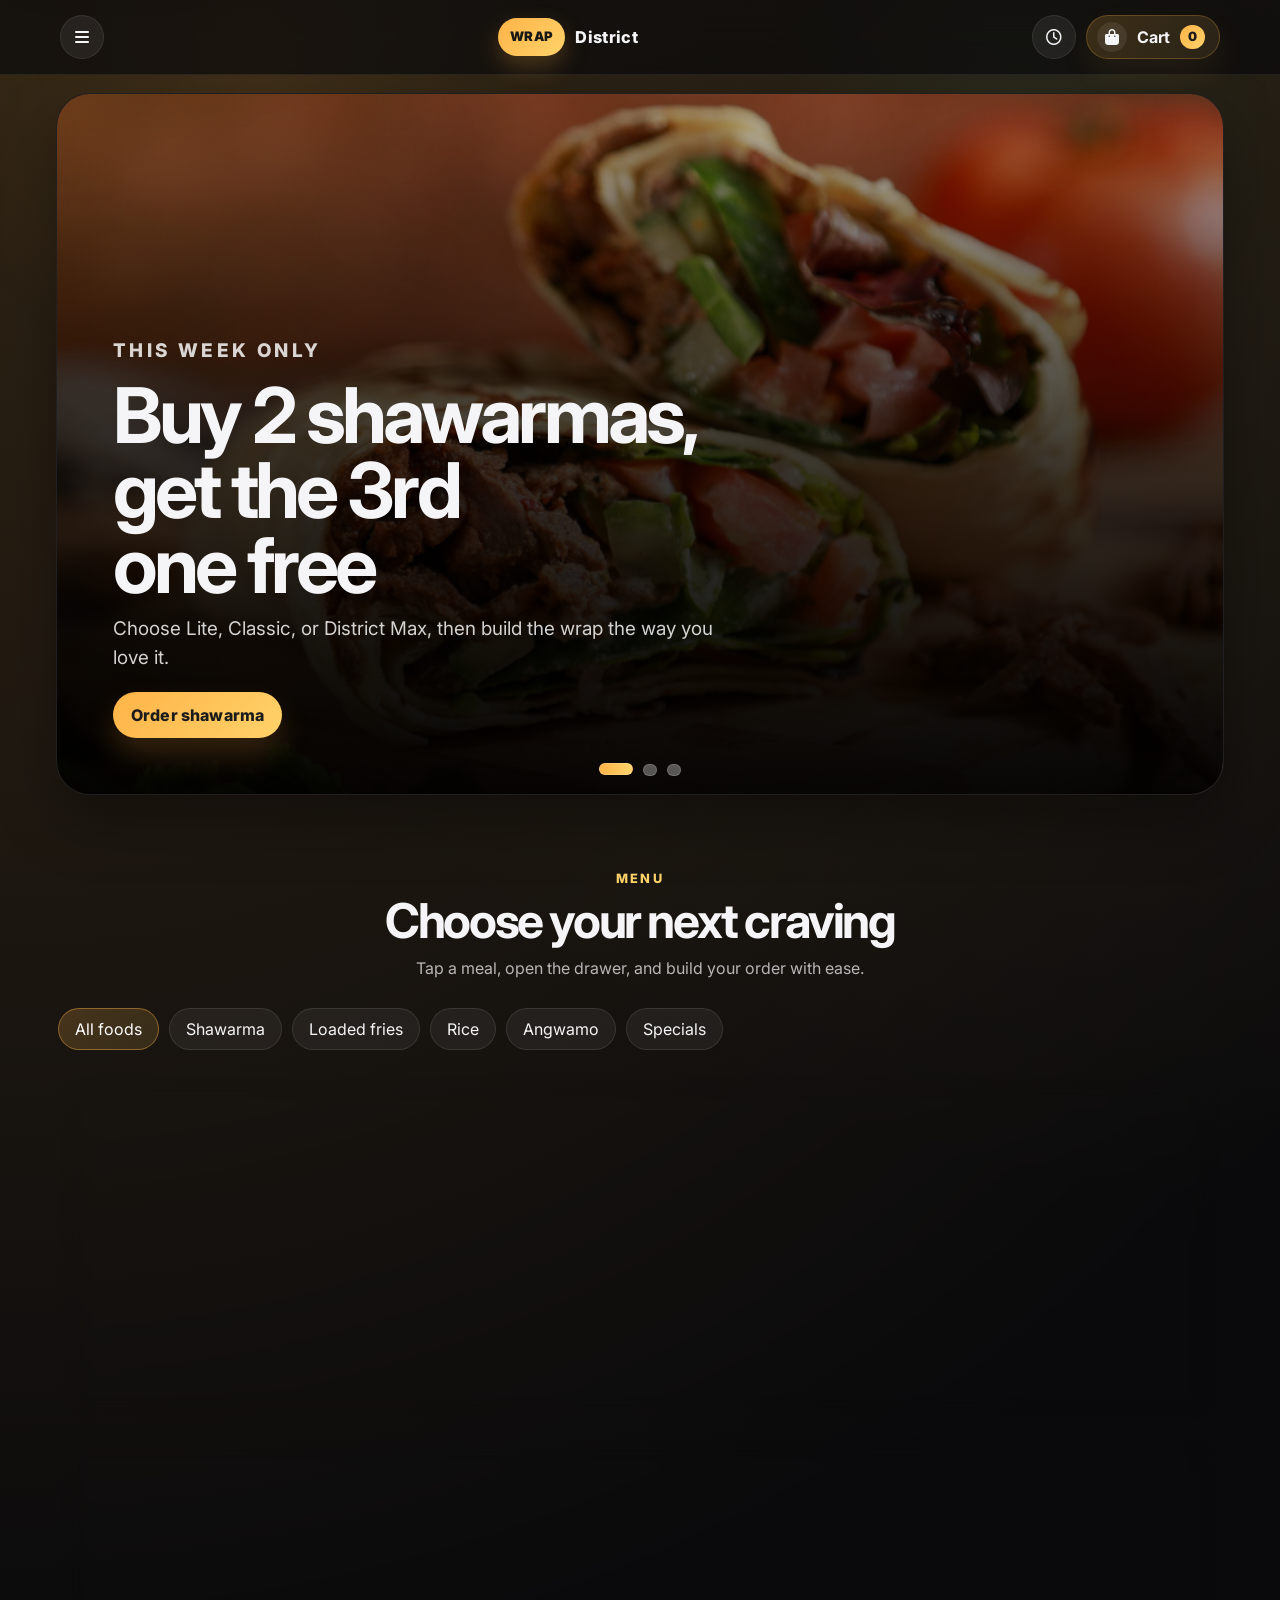
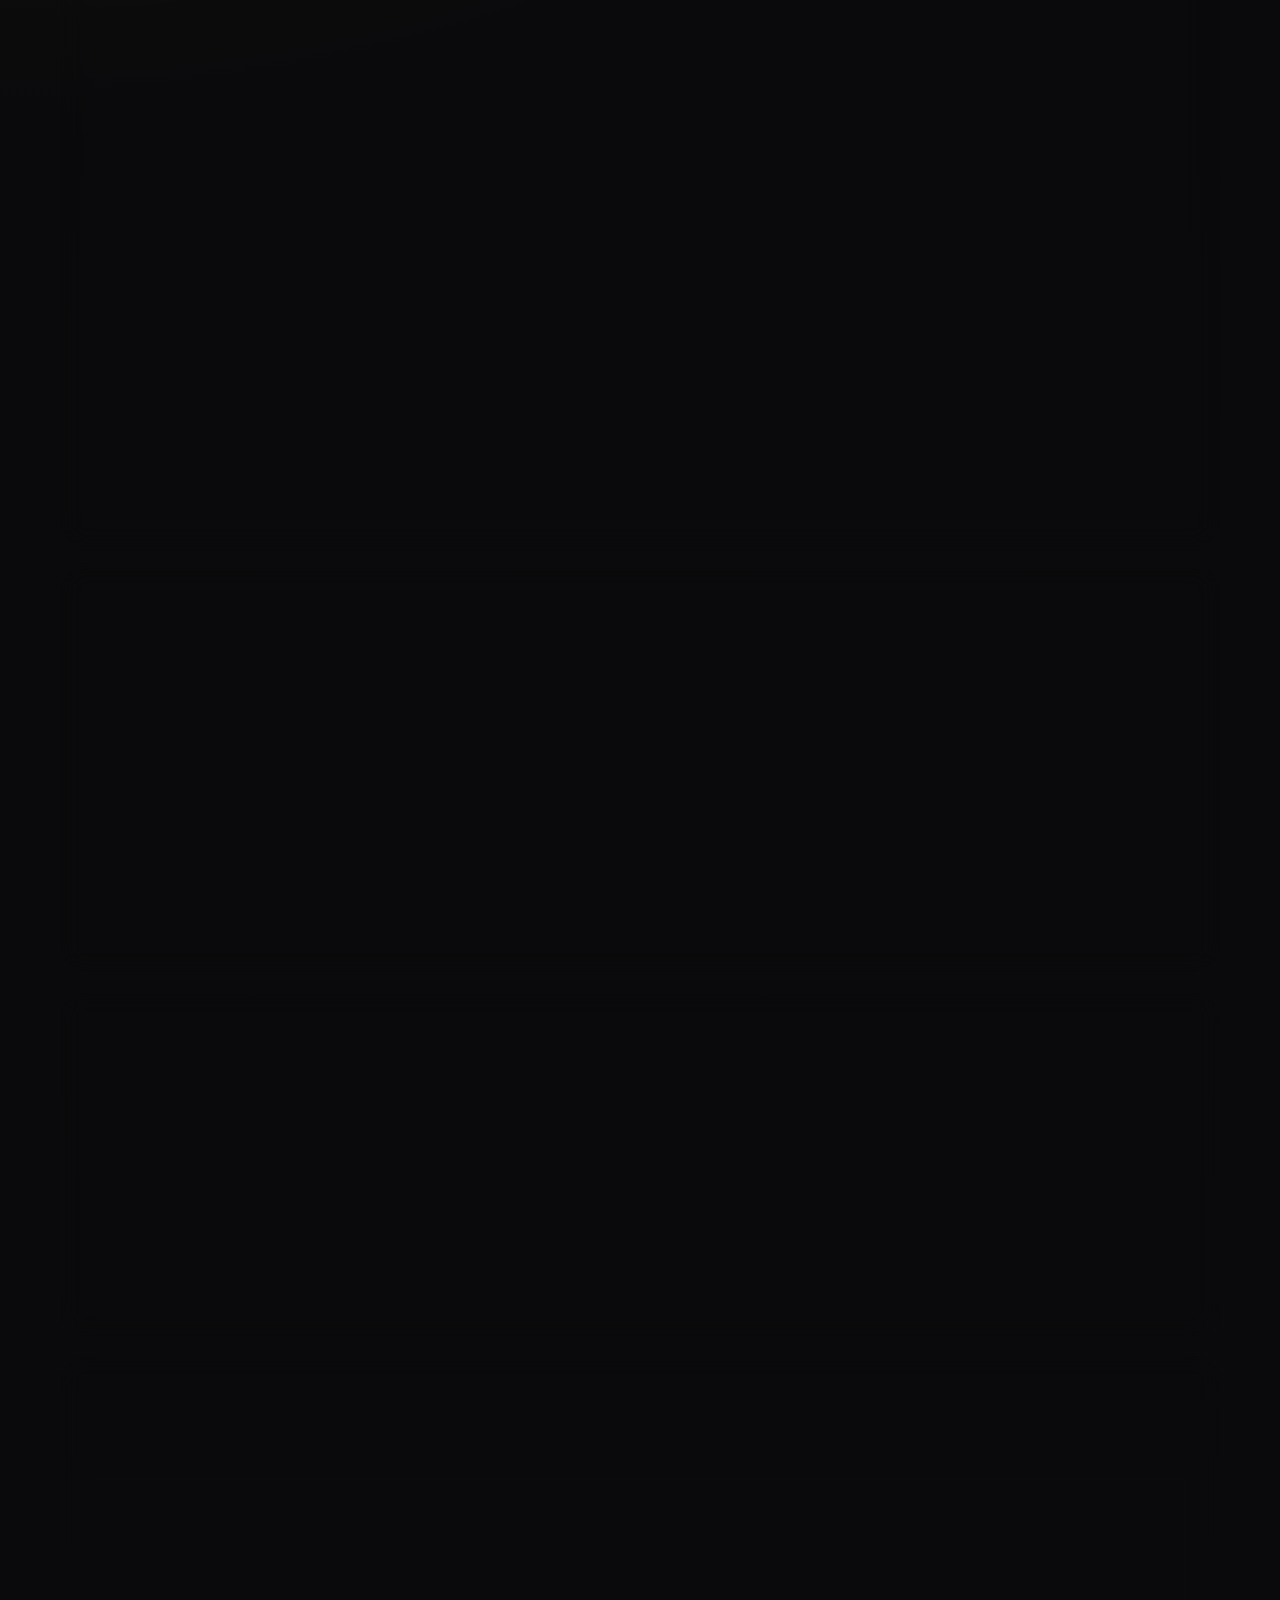
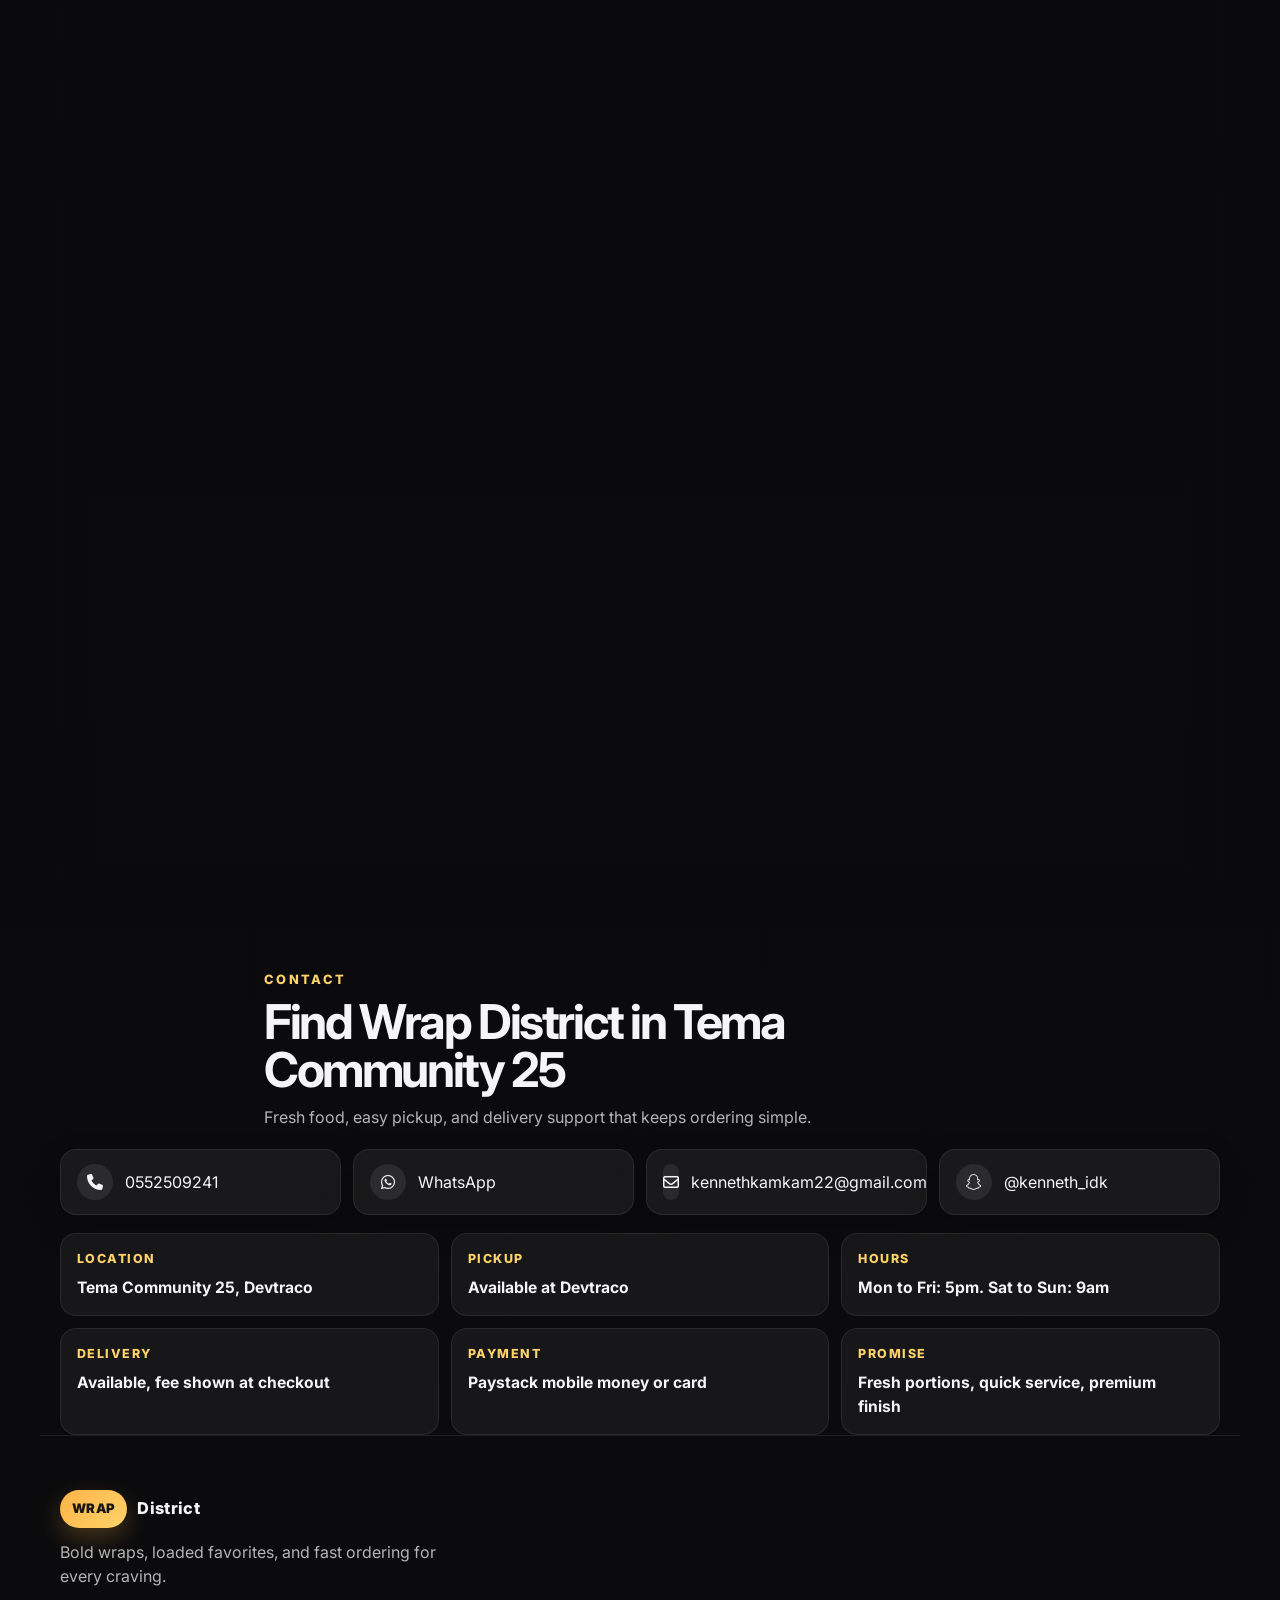
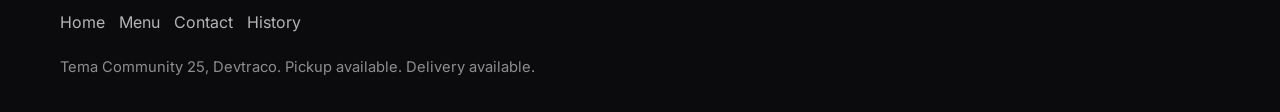
==== commit b6efa9f7: "Update index.html" ====
--- a/index.html
+++ b/index.html
@@ -9,8 +9,8 @@
     content="Wrap District, premium shawarma, loaded fries, rice, angwamo, jollof, and noodles in Tema Community 25, Devtraco."
   />
   <title>Wrap District</title>
-<link rel="icon" type="image/jpeg" sizes="32x32" href="thumb-shawarma.jpg" />
-<link rel="apple-touch-icon" href="thumb-shawarma.jpg" />
+  <link rel="icon" type="image/jpeg" sizes="32x32" href="thumb-shawarma.jpg" />
+  <link rel="apple-touch-icon" href="thumb-shawarma.jpg" />
   <link rel="preconnect" href="https://fonts.googleapis.com" />
   <link rel="preconnect" href="https://fonts.gstatic.com" crossorigin />
   <link
@@ -112,7 +112,7 @@
         <article
           class="hero__slide"
           data-slide="1"
-          style="background-image: linear-gradient(180deg, rgba(0,0,0,.18), rgba(0,0,0,.8)), url('https://images.unsplash.com/photo-1763208385612-fbbf89e4a5ed?auto=format&fit=crop&fm=jpg&ixid=M3wxMjA3fDB8MHxzZWFyY2h8MTh8fGxvYWRlZCUyMGZyaWVzfGVufDB8fDB8fHww&ixlib=rb-4.1.0&q=60&w=3000');"
+          style="background-image: linear-gradient(180deg, rgba(0,0,0,.18), rgba(0,0,0,.8)), url('https://images.unsplash.com/photo-1763208385612-fbbf89e4a5ed?auto=format&fit=crop&fm=jpg&ixid=M3wxMjA3fDB8MHxzZWFyY2h8MTh8fGxvYWRlYyUyMGZyaWVzfGVufDB8fDB8fHww&ixlib=rb-4.1.0&q=60&w=3000');"
         >
           <div class="hero__content">
             <p class="hero__eyebrow">Free Coke with every order</p>
@@ -417,8 +417,6 @@
     </section>
   </main>
 
-
-
   <aside class="drawer drawer--product" id="productDrawer" aria-hidden="true" aria-label="Food item drawer">
     <div class="drawer__backdrop" data-close-product></div>
     <section class="drawer__panel drawer__panel--product">
@@ -586,6 +584,7 @@
             </span>
           </label>
         </div>
+
         <div class="checkout-items-card">
           <div class="checkout-items-card__head">
             <h3>Your items</h3>
@@ -593,6 +592,7 @@
           </div>
           <div class="checkout-items-list" id="checkoutItemsList"></div>
         </div>
+
         <div class="checkout-summary">
           <div class="summary-row">
             <span>Subtotal</span>
@@ -605,6 +605,10 @@
           <div class="summary-row">
             <span>Promo discount</span>
             <strong id="checkoutDiscount">GHC 0.00</strong>
+          </div>
+          <div class="summary-row">
+            <span>Processing fee (2.95%)</span>
+            <strong id="checkoutProcessingFee">GHC 0.00</strong>
           </div>
           <div class="summary-row summary-row--total">
             <span>Total due</span>
@@ -759,8 +763,8 @@
       Tema Community 25, Devtraco. Pickup available. Delivery available.
     </div>
   </footer>
-<script src="https://cdn.jsdelivr.net/npm/jspdf@2.5.1/dist/jspdf.umd.min.js"></script>
-<script src="https://cdn.jsdelivr.net/npm/jspdf-autotable@3.8.4/dist/jspdf.plugin.autotable.min.js"></script>
+  <script src="https://cdn.jsdelivr.net/npm/jspdf@2.5.1/dist/jspdf.umd.min.js"></script>
+  <script src="https://cdn.jsdelivr.net/npm/jspdf-autotable@3.8.4/dist/jspdf.plugin.autotable.min.js"></script>
   <script src="script.js" defer></script>
 </body>
 </html>
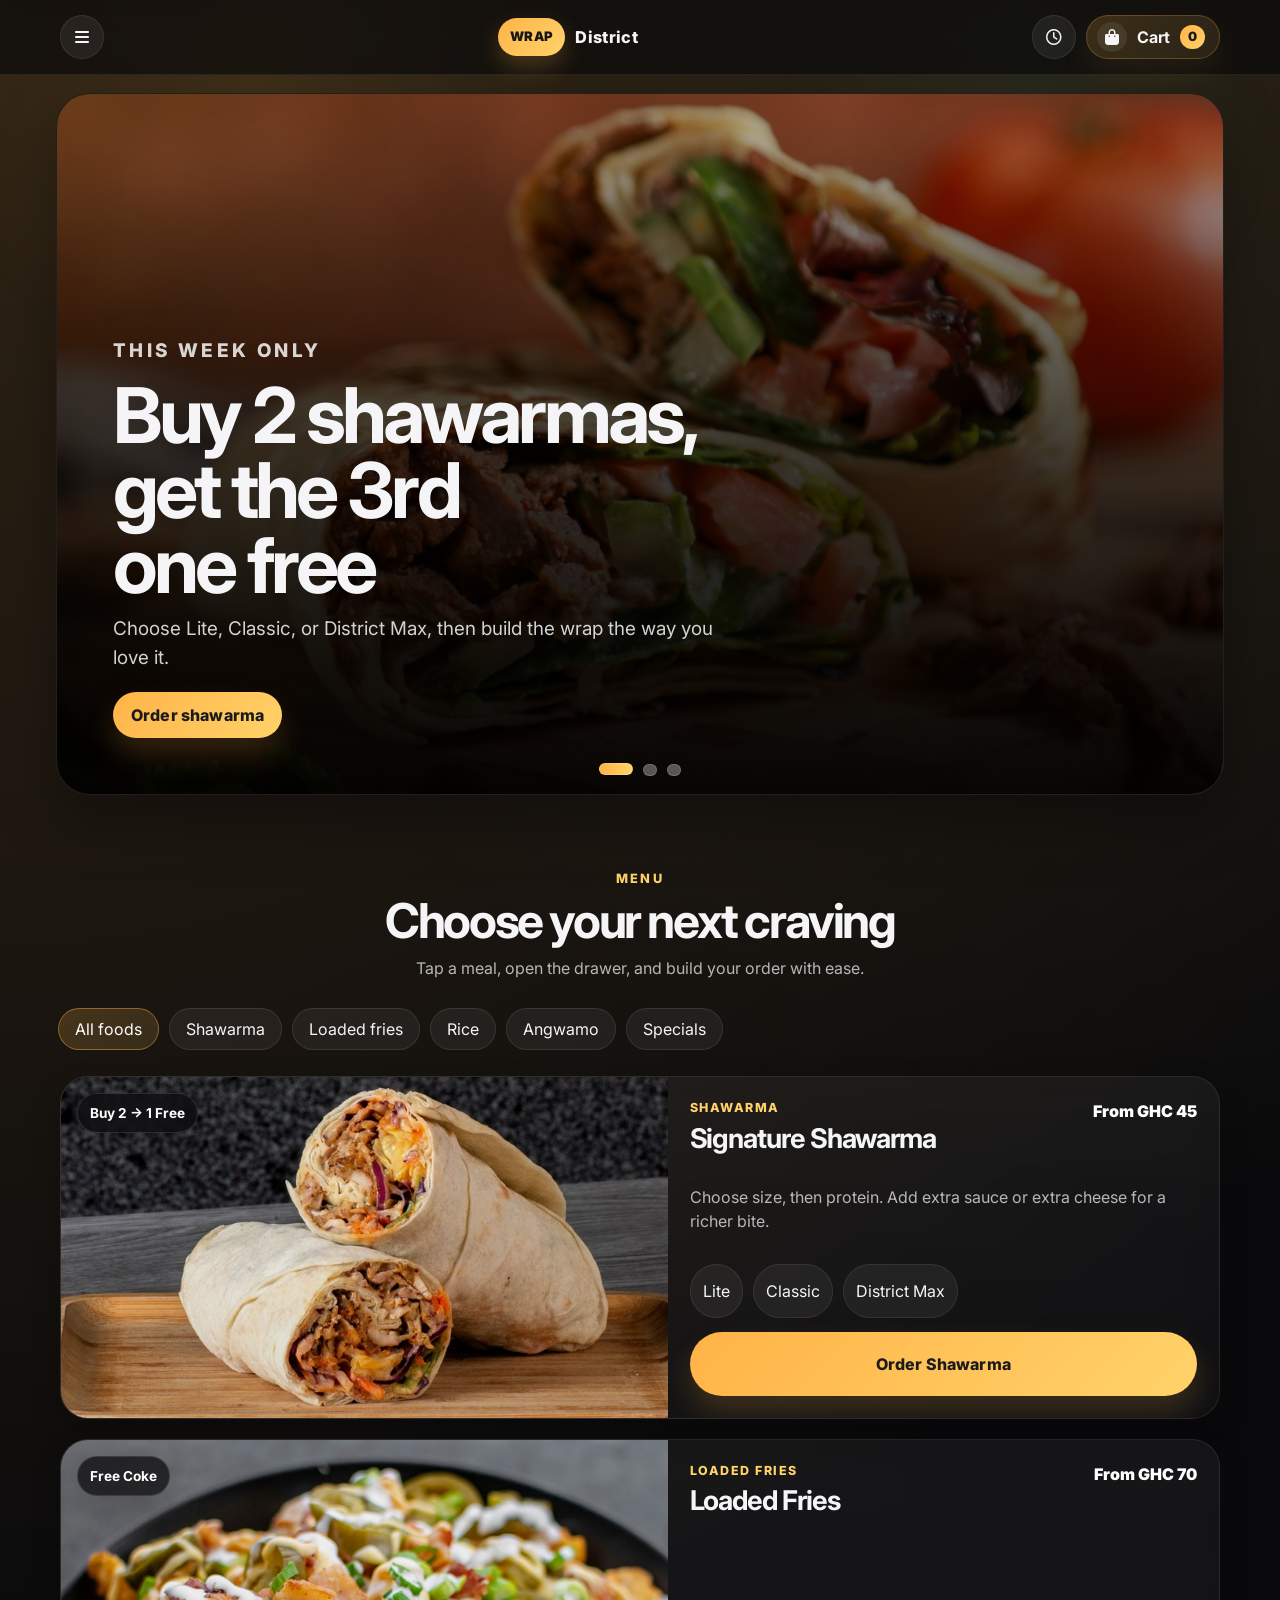
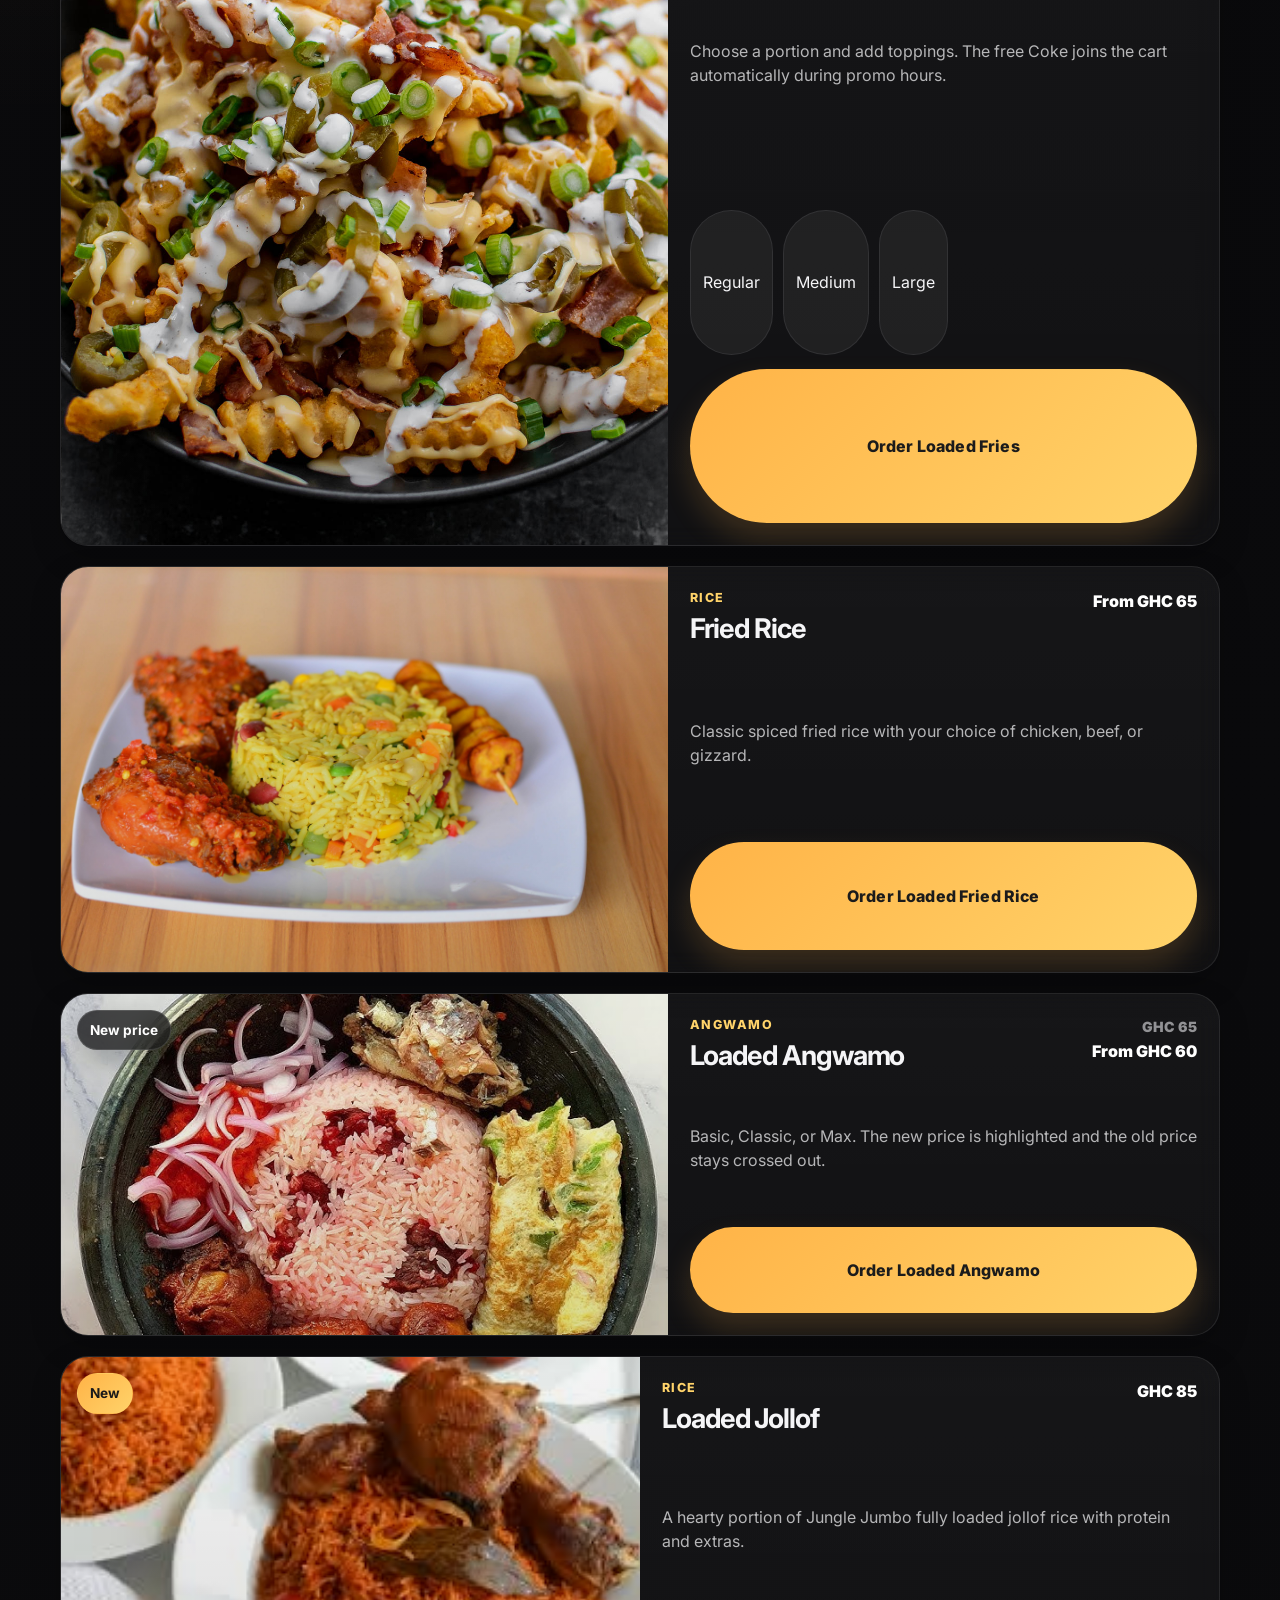
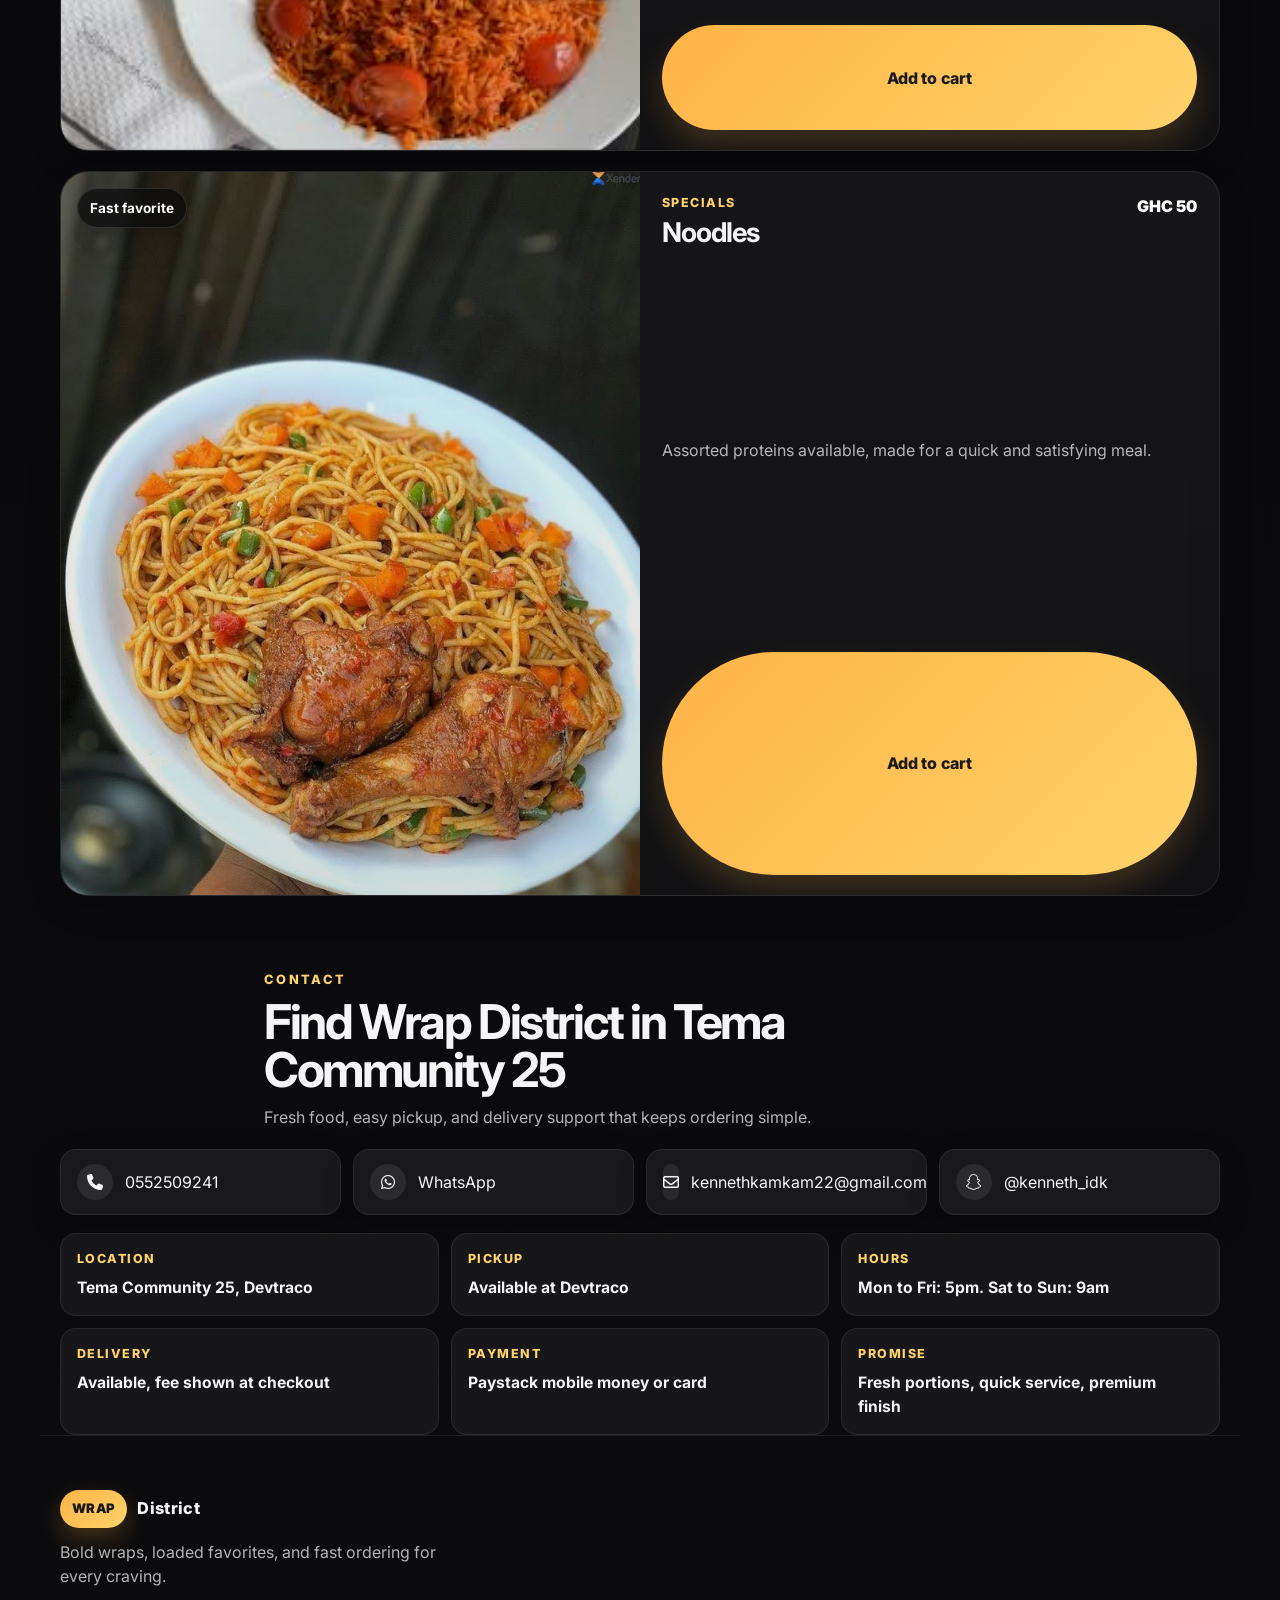
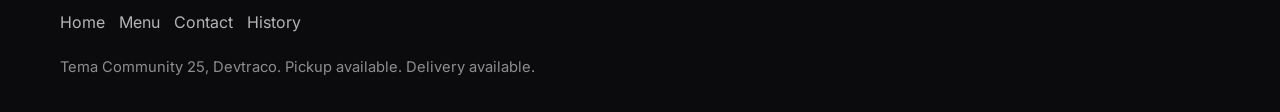
==== commit 8407375c: "Update index.html" ====
--- a/index.html
+++ b/index.html
@@ -221,7 +221,7 @@
                 <p class="menu-item__category">Loaded fries</p>
                 <h3>Loaded Fries</h3>
               </div>
-              <strong class="menu-item__price">From GHC 65</strong>
+              <strong class="menu-item__price">From GHC 70</strong>
             </div>
 
             <p class="menu-item__text">
@@ -255,7 +255,7 @@
                 <p class="menu-item__category">Rice</p>
                 <h3>Fried Rice</h3>
               </div>
-              <strong class="menu-item__price">GHC 60</strong>
+              <strong class="menu-item__price">From GHC 65</strong>
             </div>
 
             <p class="menu-item__text">
